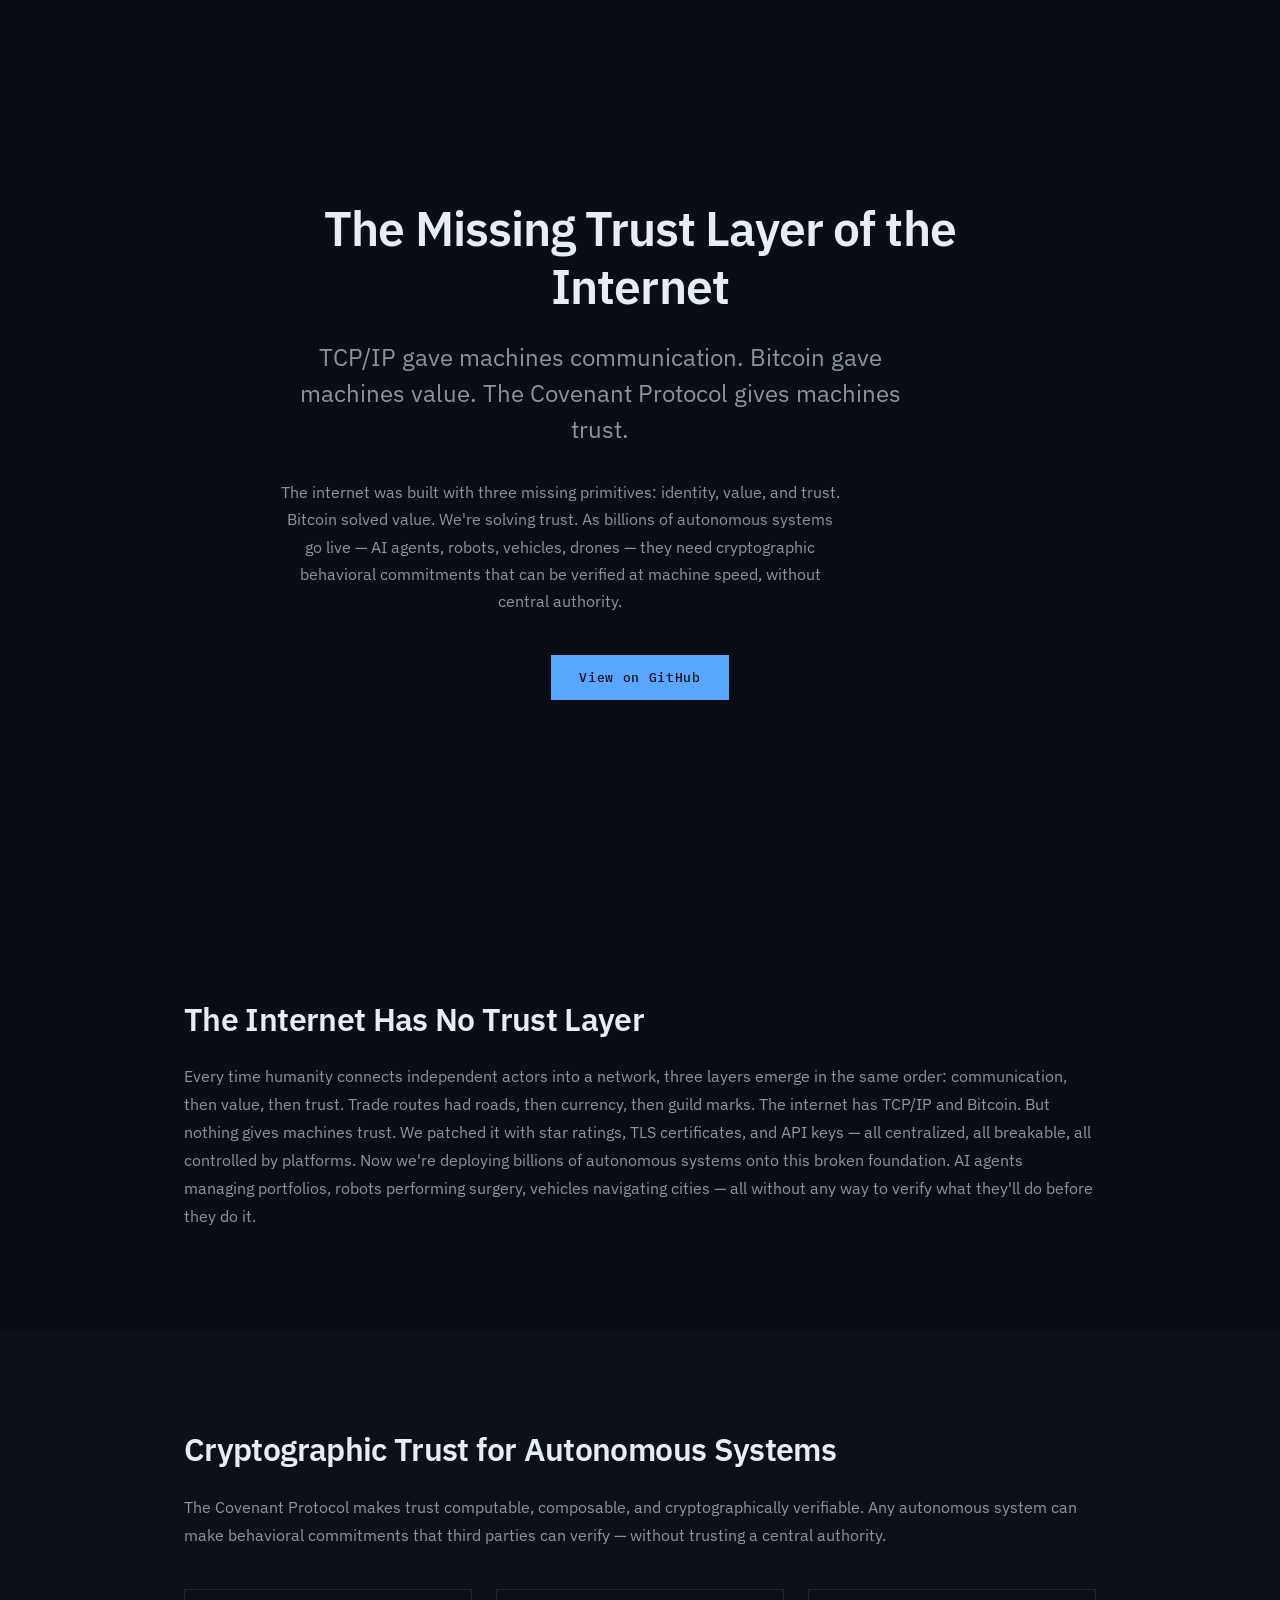
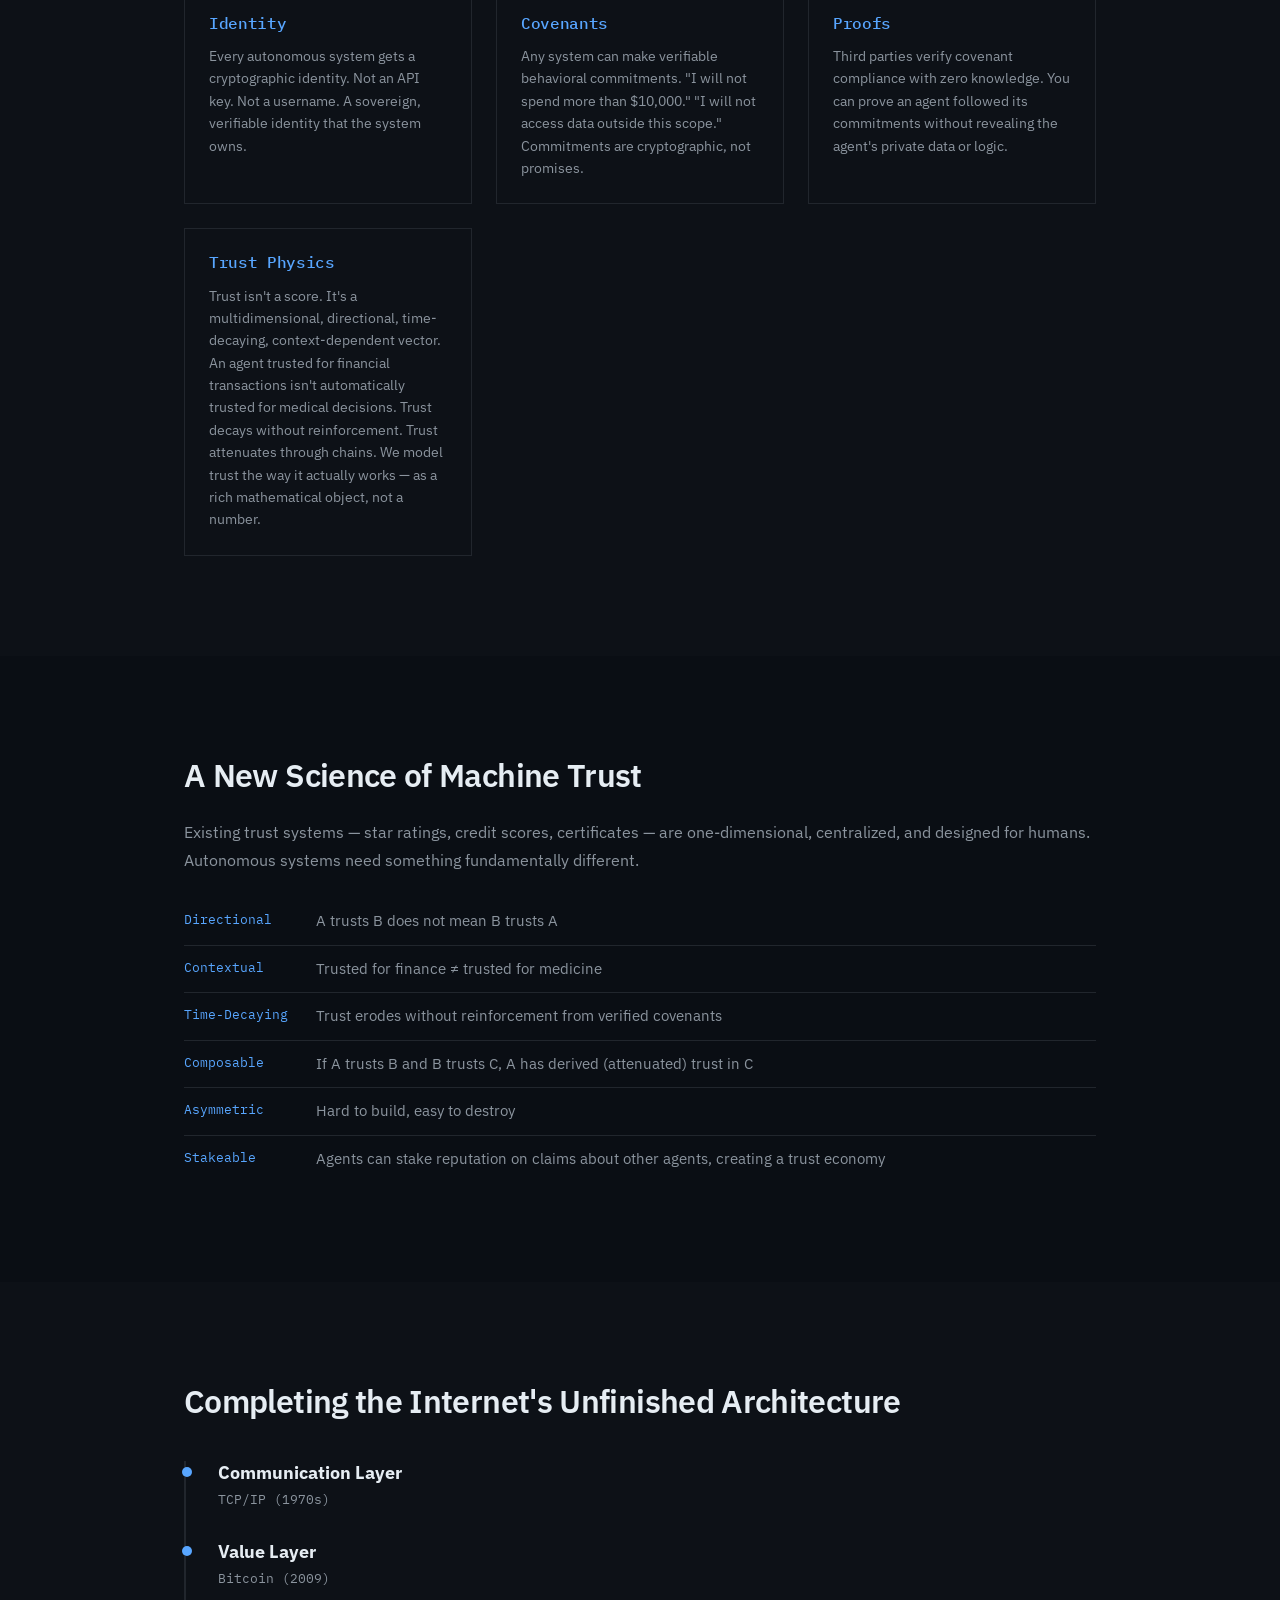
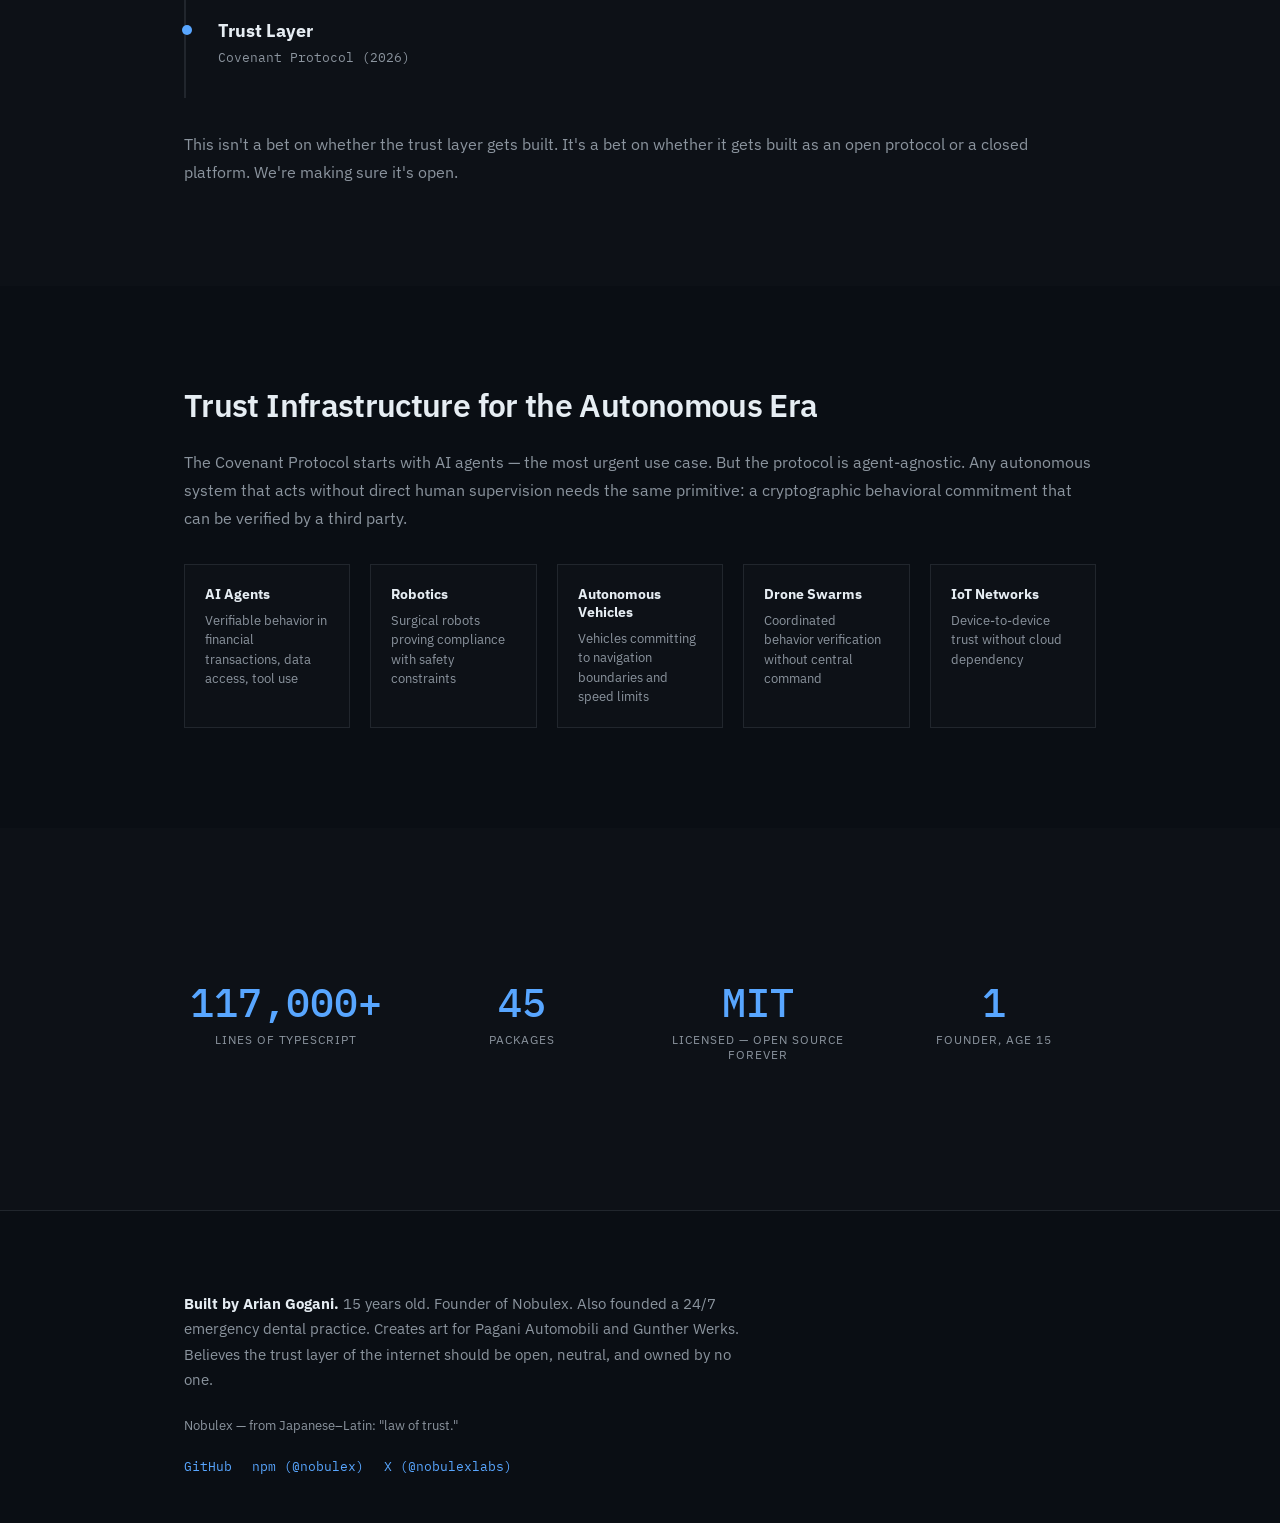
==== index.html @ 14068f3e "Add OG/Twitter meta, theme-color, and favicon for sharing Co-authored-by: Cursor <cursoragent@cursor" ====
<!DOCTYPE html>
<html lang="en">
<head>
<meta charset="UTF-8">
<meta name="viewport" content="width=device-width, initial-scale=1.0">
<title>Nobulex — The Missing Trust Layer of the Internet</title>
<meta name="description" content="TCP/IP gave machines communication. Bitcoin gave value. The Covenant Protocol gives machines trust. Cryptographic behavioral commitments for autonomous systems — AI agents, robots, vehicles, drones.">
<meta property="og:title" content="Nobulex — The Missing Trust Layer of the Internet">
<meta property="og:description" content="TCP/IP gave communication. Bitcoin gave value. The Covenant Protocol gives machines trust. Open source.">
<meta property="og:type" content="website">
<meta property="og:url" content="https://nobulex.dev/">
<meta name="twitter:card" content="summary">
<meta name="twitter:title" content="Nobulex — The Missing Trust Layer of the Internet">
<meta name="theme-color" content="#0a0e14">
<link rel="icon" type="image/png" href="/icon.png">
<link rel="apple-touch-icon" href="/icon.png">
<link rel="preconnect" href="https://fonts.googleapis.com">
<link rel="preconnect" href="https://fonts.gstatic.com" crossorigin>
<link href="https://fonts.googleapis.com/css2?family=IBM+Plex+Mono:wght@400;500&family=IBM+Plex+Sans:wght@400;500;600&display=swap" rel="stylesheet">
<style>
*, *::before, *::after { margin: 0; padding: 0; box-sizing: border-box; }

:root {
  --bg: #0a0e14;
  --bg-elevated: #0d1117;
  --text: #e6edf3;
  --text-muted: #8b949e;
  --accent: #58a6ff;
  --accent-dim: rgba(88, 166, 255, 0.15);
  --border: #21262d;
  --code-bg: #161b22;
}

html {
  scroll-behavior: smooth;
  scrollbar-width: thin;
  scrollbar-color: var(--border) var(--bg);
}
html::-webkit-scrollbar { width: 6px; }
html::-webkit-scrollbar-track { background: var(--bg); }
html::-webkit-scrollbar-thumb { background: var(--border); }
html::-webkit-scrollbar-thumb:hover { background: var(--accent); }

body {
  background: var(--bg);
  color: var(--text);
  font-family: 'IBM Plex Sans', sans-serif;
  font-weight: 400;
  -webkit-font-smoothing: antialiased;
  -moz-osx-font-smoothing: grayscale;
  overflow-x: hidden;
}

.mono { font-family: 'IBM Plex Mono', monospace; }

.container {
  max-width: 960px;
  margin: 0 auto;
  padding: 0 24px;
}

.section-pad { padding: 100px 0; }

h1, h2, h3 {
  font-weight: 600;
  line-height: 1.2;
  letter-spacing: -0.02em;
}

/* ── HERO ── */
.hero {
  min-height: 100vh;
  display: flex;
  flex-direction: column;
  align-items: center;
  justify-content: center;
  text-align: center;
  padding: 48px 24px;
}

.hero-headline {
  font-size: clamp(28px, 5vw, 48px);
  max-width: 720px;
  margin-bottom: 24px;
}

.hero-subheadline {
  font-size: clamp(18px, 2.5vw, 24px);
  color: var(--text-muted);
  max-width: 640px;
  line-height: 1.5;
  margin-bottom: 32px;
}

.hero-desc {
  font-size: 16px;
  line-height: 1.7;
  color: var(--text-muted);
  max-width: 560px;
  margin-bottom: 40px;
}

.hero-cta .btn {
  display: inline-block;
  padding: 14px 28px;
  background: var(--accent);
  color: var(--bg);
  font-family: 'IBM Plex Mono', monospace;
  font-size: 13px;
  font-weight: 500;
  letter-spacing: 0.05em;
  text-decoration: none;
  border: none;
  cursor: pointer;
  transition: opacity 0.2s ease, transform 0.2s ease;
}
.hero-cta .btn:hover {
  opacity: 0.9;
  transform: translateY(-1px);
}

/* ── SECTIONS ── */
.section-heading {
  font-size: clamp(22px, 3vw, 32px);
  margin-bottom: 24px;
}

.section-body {
  font-size: 16px;
  line-height: 1.75;
  color: var(--text-muted);
}

/* Problem */
.problem .section-body { max-width: 720px; }

/* Solution — 4 primitives */
.primitives-grid {
  display: grid;
  grid-template-columns: repeat(auto-fit, minmax(220px, 1fr));
  gap: 24px;
  margin-top: 40px;
}

.primitive-card {
  background: var(--bg-elevated);
  border: 1px solid var(--border);
  padding: 24px;
  transition: border-color 0.2s ease;
}
.primitive-card:hover { border-color: var(--accent); }

.primitive-card h3 {
  font-size: 16px;
  color: var(--accent);
  margin-bottom: 12px;
  font-family: 'IBM Plex Mono', monospace;
  font-weight: 500;
}

.primitive-card p {
  font-size: 14px;
  line-height: 1.6;
  color: var(--text-muted);
}

/* Trust Physics — list */
.trust-props {
  list-style: none;
  margin-top: 24px;
}

.trust-props li {
  padding: 12px 0;
  border-bottom: 1px solid var(--border);
  display: flex;
  align-items: flex-start;
  gap: 12px;
  font-size: 15px;
  line-height: 1.5;
  color: var(--text-muted);
}
.trust-props li:last-child { border-bottom: none; }

.trust-props .prop-name {
  color: var(--accent);
  font-family: 'IBM Plex Mono', monospace;
  font-size: 13px;
  min-width: 120px;
  flex-shrink: 0;
}

/* Vision — timeline */
.timeline {
  margin-top: 40px;
  border-left: 2px solid var(--border);
  padding-left: 32px;
}

.timeline-item {
  padding-bottom: 32px;
  position: relative;
}
.timeline-item::before {
  content: '';
  position: absolute;
  left: -36px;
  top: 6px;
  width: 10px;
  height: 10px;
  background: var(--accent);
  border-radius: 50%;
}

.timeline-item h4 {
  font-size: 18px;
  color: var(--text);
  margin-bottom: 4px;
}

.timeline-item .year {
  font-family: 'IBM Plex Mono', monospace;
  font-size: 13px;
  color: var(--text-muted);
}

/* Beyond AI — use cases */
.use-cases-grid {
  display: grid;
  grid-template-columns: repeat(auto-fit, minmax(160px, 1fr));
  gap: 20px;
  margin-top: 32px;
}

.use-case {
  background: var(--bg-elevated);
  border: 1px solid var(--border);
  padding: 20px;
}

.use-case strong {
  display: block;
  font-size: 14px;
  color: var(--text);
  margin-bottom: 8px;
}

.use-case p {
  font-size: 13px;
  line-height: 1.5;
  color: var(--text-muted);
}

/* Stats */
.stats {
  display: grid;
  grid-template-columns: repeat(auto-fit, minmax(140px, 1fr));
  gap: 32px;
  text-align: center;
  padding: 48px 0;
}

.stat-number {
  font-size: clamp(28px, 4vw, 40px);
  color: var(--accent);
  font-family: 'IBM Plex Mono', monospace;
  font-weight: 500;
}

.stat-label {
  font-size: 12px;
  color: var(--text-muted);
  margin-top: 4px;
  text-transform: uppercase;
  letter-spacing: 0.08em;
}

/* Footer */
footer {
  padding: 80px 24px 48px;
  border-top: 1px solid var(--border);
}

.footer-about {
  max-width: 560px;
  font-size: 15px;
  line-height: 1.7;
  color: var(--text-muted);
  margin-bottom: 24px;
}

.footer-about strong { color: var(--text); }

.footer-etymology {
  font-size: 13px;
  color: var(--text-muted);
  opacity: 0.8;
  margin-bottom: 24px;
}

.footer-links {
  display: flex;
  flex-wrap: wrap;
  gap: 20px;
}

.footer-links a {
  font-family: 'IBM Plex Mono', monospace;
  font-size: 13px;
  color: var(--accent);
  text-decoration: none;
}
.footer-links a:hover { text-decoration: underline; }

/* Reveal */
.reveal {
  opacity: 0;
  transform: translateY(12px);
  transition: opacity 0.5s ease, transform 0.5s ease;
}
.reveal.visible {
  opacity: 1;
  transform: translateY(0);
}

@media (max-width: 768px) {
  .section-pad { padding: 64px 0; }
  .primitives-grid { grid-template-columns: 1fr; }
  .use-cases-grid { grid-template-columns: 1fr; }
  .stats { grid-template-columns: repeat(2, 1fr); }
}
</style>
</head>
<body>

<!-- HERO -->
<section class="hero">
  <div class="container">
    <h1 class="hero-headline reveal">The Missing Trust Layer of the Internet</h1>
    <p class="hero-subheadline reveal">TCP/IP gave machines communication. Bitcoin gave machines value. The Covenant Protocol gives machines trust.</p>
    <p class="hero-desc reveal">The internet was built with three missing primitives: identity, value, and trust. Bitcoin solved value. We're solving trust. As billions of autonomous systems go live — AI agents, robots, vehicles, drones — they need cryptographic behavioral commitments that can be verified at machine speed, without central authority.</p>
    <div class="hero-cta reveal">
      <a href="https://github.com/agbusiness195/NOBULEX" class="btn" target="_blank" rel="noopener">View on GitHub</a>
    </div>
  </div>
</section>

<!-- THE PROBLEM -->
<section class="section-pad">
  <div class="container">
    <h2 class="section-heading reveal">The Internet Has No Trust Layer</h2>
    <div class="section-body reveal">Every time humanity connects independent actors into a network, three layers emerge in the same order: communication, then value, then trust. Trade routes had roads, then currency, then guild marks. The internet has TCP/IP and Bitcoin. But nothing gives machines trust. We patched it with star ratings, TLS certificates, and API keys — all centralized, all breakable, all controlled by platforms. Now we're deploying billions of autonomous systems onto this broken foundation. AI agents managing portfolios, robots performing surgery, vehicles navigating cities — all without any way to verify what they'll do before they do it.</div>
  </div>
</section>

<!-- THE SOLUTION — COVENANT PROTOCOL -->
<section class="section-pad" style="background: var(--bg-elevated);">
  <div class="container">
    <h2 class="section-heading reveal">Cryptographic Trust for Autonomous Systems</h2>
    <p class="section-body reveal">The Covenant Protocol makes trust computable, composable, and cryptographically verifiable. Any autonomous system can make behavioral commitments that third parties can verify — without trusting a central authority.</p>
    <div class="primitives-grid">
      <div class="primitive-card reveal">
        <h3>Identity</h3>
        <p>Every autonomous system gets a cryptographic identity. Not an API key. Not a username. A sovereign, verifiable identity that the system owns.</p>
      </div>
      <div class="primitive-card reveal">
        <h3>Covenants</h3>
        <p>Any system can make verifiable behavioral commitments. "I will not spend more than $10,000." "I will not access data outside this scope." Commitments are cryptographic, not promises.</p>
      </div>
      <div class="primitive-card reveal">
        <h3>Proofs</h3>
        <p>Third parties verify covenant compliance with zero knowledge. You can prove an agent followed its commitments without revealing the agent's private data or logic.</p>
      </div>
      <div class="primitive-card reveal">
        <h3>Trust Physics</h3>
        <p>Trust isn't a score. It's a multidimensional, directional, time-decaying, context-dependent vector. An agent trusted for financial transactions isn't automatically trusted for medical decisions. Trust decays without reinforcement. Trust attenuates through chains. We model trust the way it actually works — as a rich mathematical object, not a number.</p>
      </div>
    </div>
  </div>
</section>

<!-- TRUST PHYSICS -->
<section class="section-pad">
  <div class="container">
    <h2 class="section-heading reveal">A New Science of Machine Trust</h2>
    <p class="section-body reveal">Existing trust systems — star ratings, credit scores, certificates — are one-dimensional, centralized, and designed for humans. Autonomous systems need something fundamentally different.</p>
    <ul class="trust-props reveal">
      <li><span class="prop-name">Directional</span> A trusts B does not mean B trusts A</li>
      <li><span class="prop-name">Contextual</span> Trusted for finance ≠ trusted for medicine</li>
      <li><span class="prop-name">Time-Decaying</span> Trust erodes without reinforcement from verified covenants</li>
      <li><span class="prop-name">Composable</span> If A trusts B and B trusts C, A has derived (attenuated) trust in C</li>
      <li><span class="prop-name">Asymmetric</span> Hard to build, easy to destroy</li>
      <li><span class="prop-name">Stakeable</span> Agents can stake reputation on claims about other agents, creating a trust economy</li>
    </ul>
  </div>
</section>

<!-- THE VISION -->
<section class="section-pad" style="background: var(--bg-elevated);">
  <div class="container">
    <h2 class="section-heading reveal">Completing the Internet's Unfinished Architecture</h2>
    <div class="timeline reveal">
      <div class="timeline-item">
        <h4>Communication Layer</h4>
        <span class="year">TCP/IP (1970s)</span>
      </div>
      <div class="timeline-item">
        <h4>Value Layer</h4>
        <span class="year">Bitcoin (2009)</span>
      </div>
      <div class="timeline-item">
        <h4>Trust Layer</h4>
        <span class="year">Covenant Protocol (2026)</span>
      </div>
    </div>
    <p class="section-body reveal" style="margin-top: 32px;">This isn't a bet on whether the trust layer gets built. It's a bet on whether it gets built as an open protocol or a closed platform. We're making sure it's open.</p>
  </div>
</section>

<!-- BEYOND AI AGENTS -->
<section class="section-pad">
  <div class="container">
    <h2 class="section-heading reveal">Trust Infrastructure for the Autonomous Era</h2>
    <p class="section-body reveal">The Covenant Protocol starts with AI agents — the most urgent use case. But the protocol is agent-agnostic. Any autonomous system that acts without direct human supervision needs the same primitive: a cryptographic behavioral commitment that can be verified by a third party.</p>
    <div class="use-cases-grid">
      <div class="use-case reveal">
        <strong>AI Agents</strong>
        <p>Verifiable behavior in financial transactions, data access, tool use</p>
      </div>
      <div class="use-case reveal">
        <strong>Robotics</strong>
        <p>Surgical robots proving compliance with safety constraints</p>
      </div>
      <div class="use-case reveal">
        <strong>Autonomous Vehicles</strong>
        <p>Vehicles committing to navigation boundaries and speed limits</p>
      </div>
      <div class="use-case reveal">
        <strong>Drone Swarms</strong>
        <p>Coordinated behavior verification without central command</p>
      </div>
      <div class="use-case reveal">
        <strong>IoT Networks</strong>
        <p>Device-to-device trust without cloud dependency</p>
      </div>
    </div>
  </div>
</section>

<!-- STATS -->
<section class="section-pad" style="background: var(--bg-elevated);">
  <div class="container">
    <div class="stats">
      <div class="reveal">
        <div class="stat-number">117,000+</div>
        <div class="stat-label">Lines of TypeScript</div>
      </div>
      <div class="reveal">
        <div class="stat-number">45</div>
        <div class="stat-label">Packages</div>
      </div>
      <div class="reveal">
        <div class="stat-number">MIT</div>
        <div class="stat-label">Licensed — open source forever</div>
      </div>
      <div class="reveal">
        <div class="stat-number">1</div>
        <div class="stat-label">Founder, age 15</div>
      </div>
    </div>
  </div>
</section>

<!-- FOOTER -->
<footer>
  <div class="container">
    <p class="footer-about reveal"><strong>Built by Arian Gogani.</strong> 15 years old. Founder of Nobulex. Also founded a 24/7 emergency dental practice. Creates art for Pagani Automobili and Gunther Werks. Believes the trust layer of the internet should be open, neutral, and owned by no one.</p>
    <p class="footer-etymology reveal">Nobulex — from Japanese–Latin: "law of trust."</p>
    <div class="footer-links reveal">
      <a href="https://github.com/agbusiness195/NOBULEX" target="_blank" rel="noopener">GitHub</a>
      <a href="https://www.npmjs.com/org/nobulex" target="_blank" rel="noopener">npm (@nobulex)</a>
      <a href="https://x.com/nobulexlabs" target="_blank" rel="noopener">X (@nobulexlabs)</a>
    </div>
  </div>
</footer>

<script>
(function() {
  var revealObs = new IntersectionObserver(function(entries) {
    entries.forEach(function(entry) {
      if (entry.isIntersecting) {
        entry.target.classList.add('visible');
        revealObs.unobserve(entry.target);
      }
    });
  }, { threshold: 0.08 });

  document.querySelectorAll('.reveal').forEach(function(el) {
    revealObs.observe(el);
  });
})();
</script>
</body>
</html>
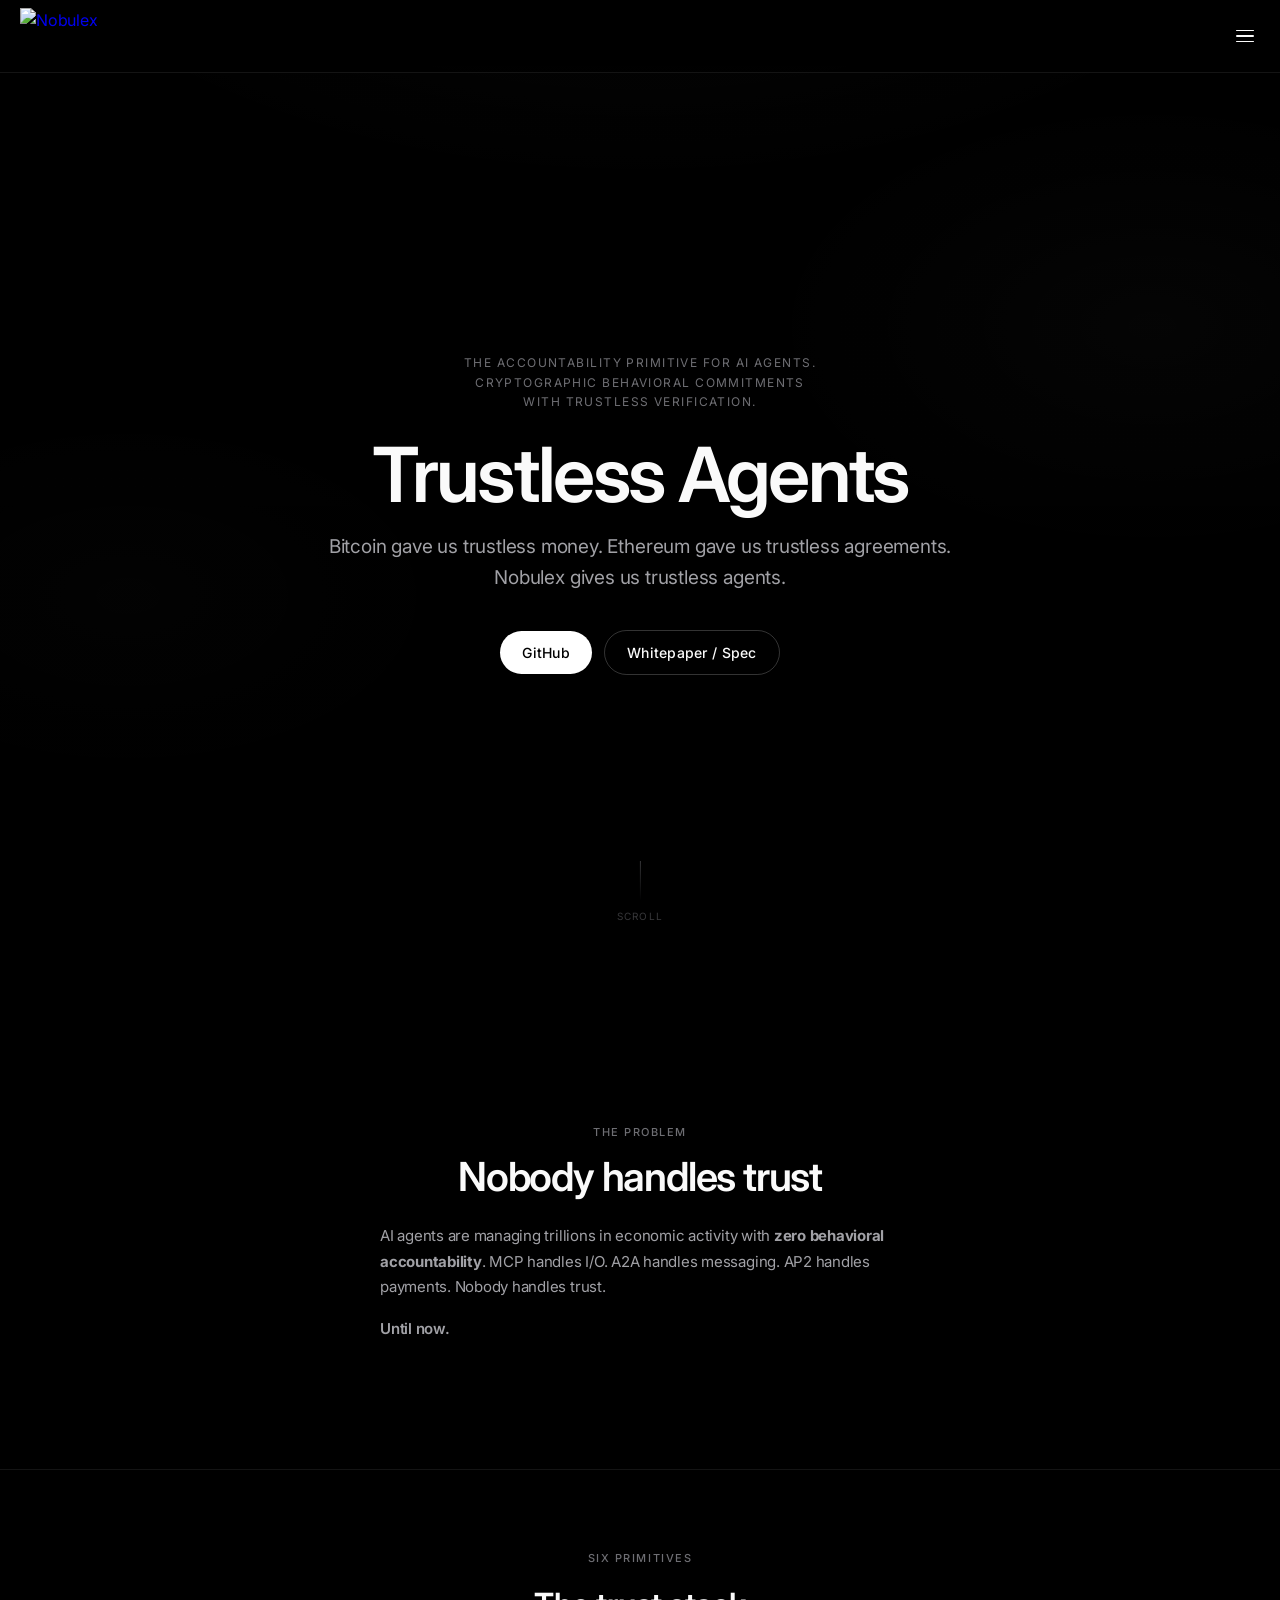
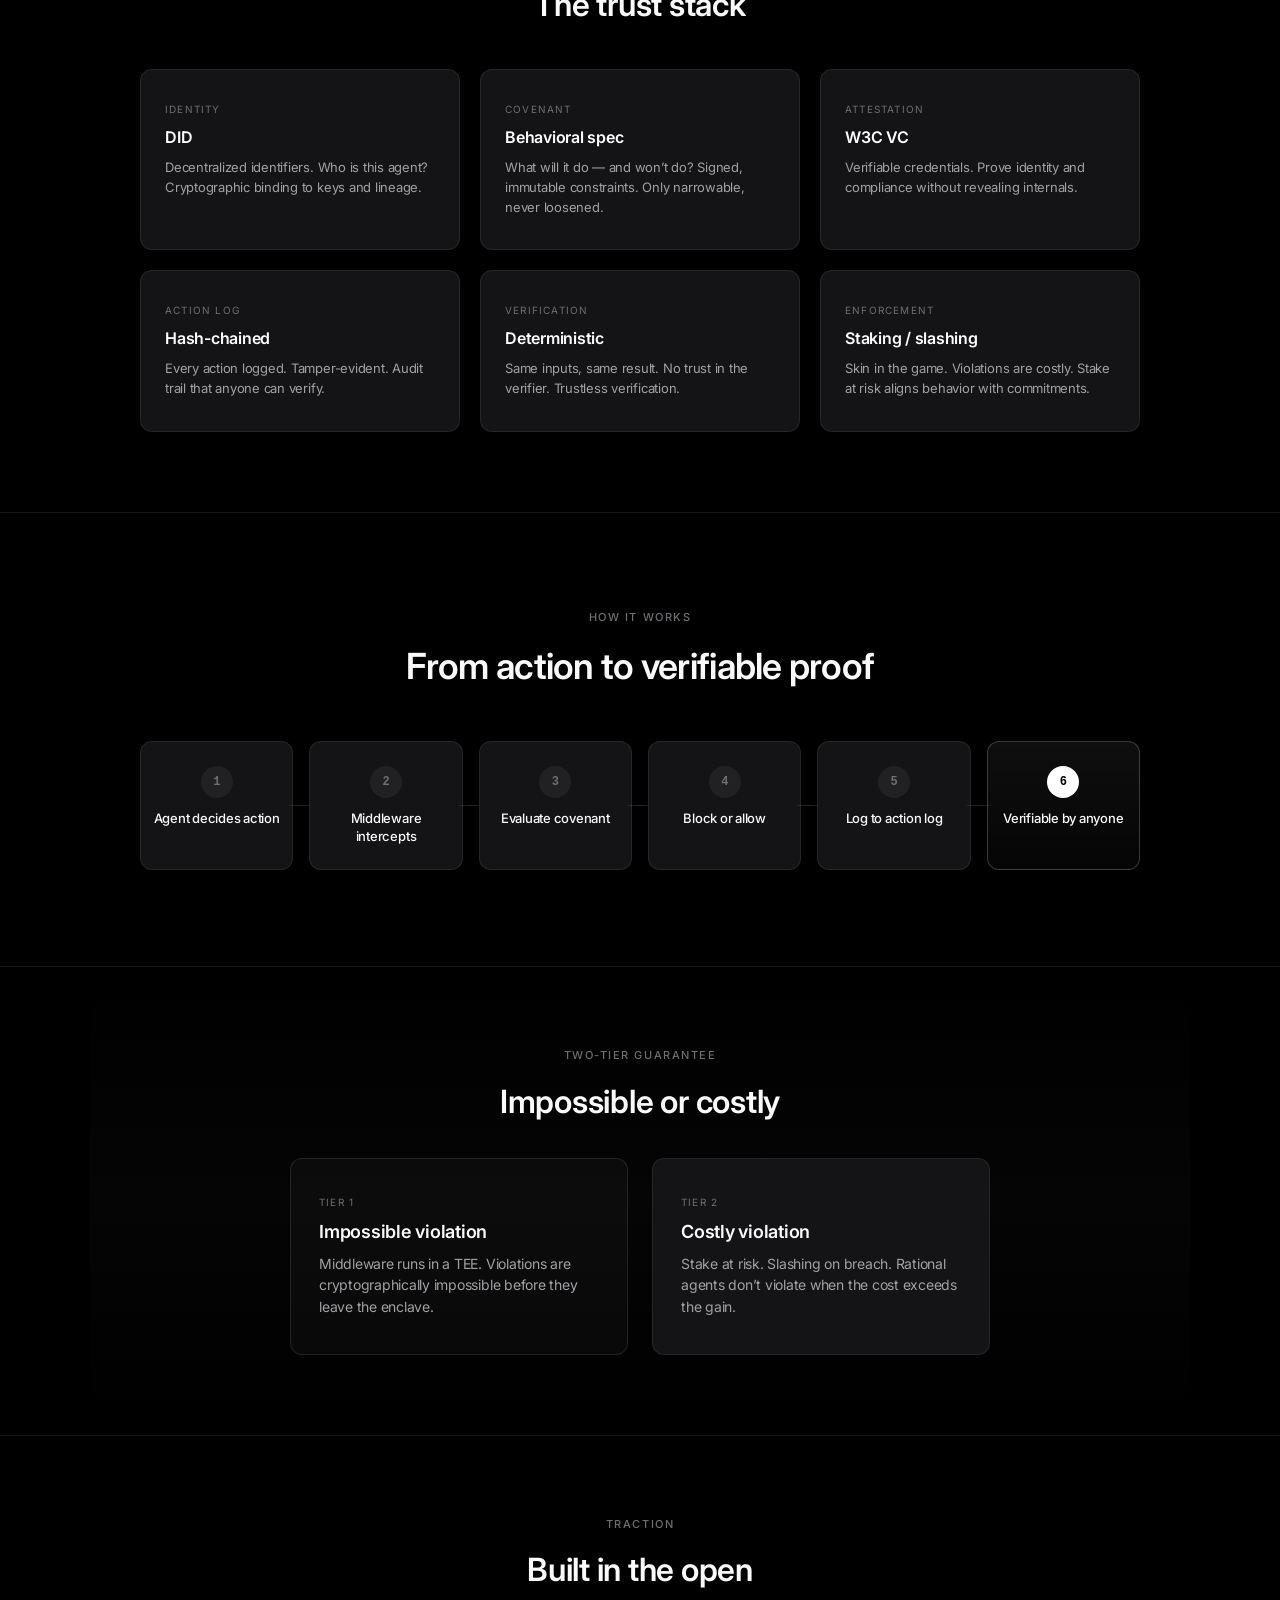
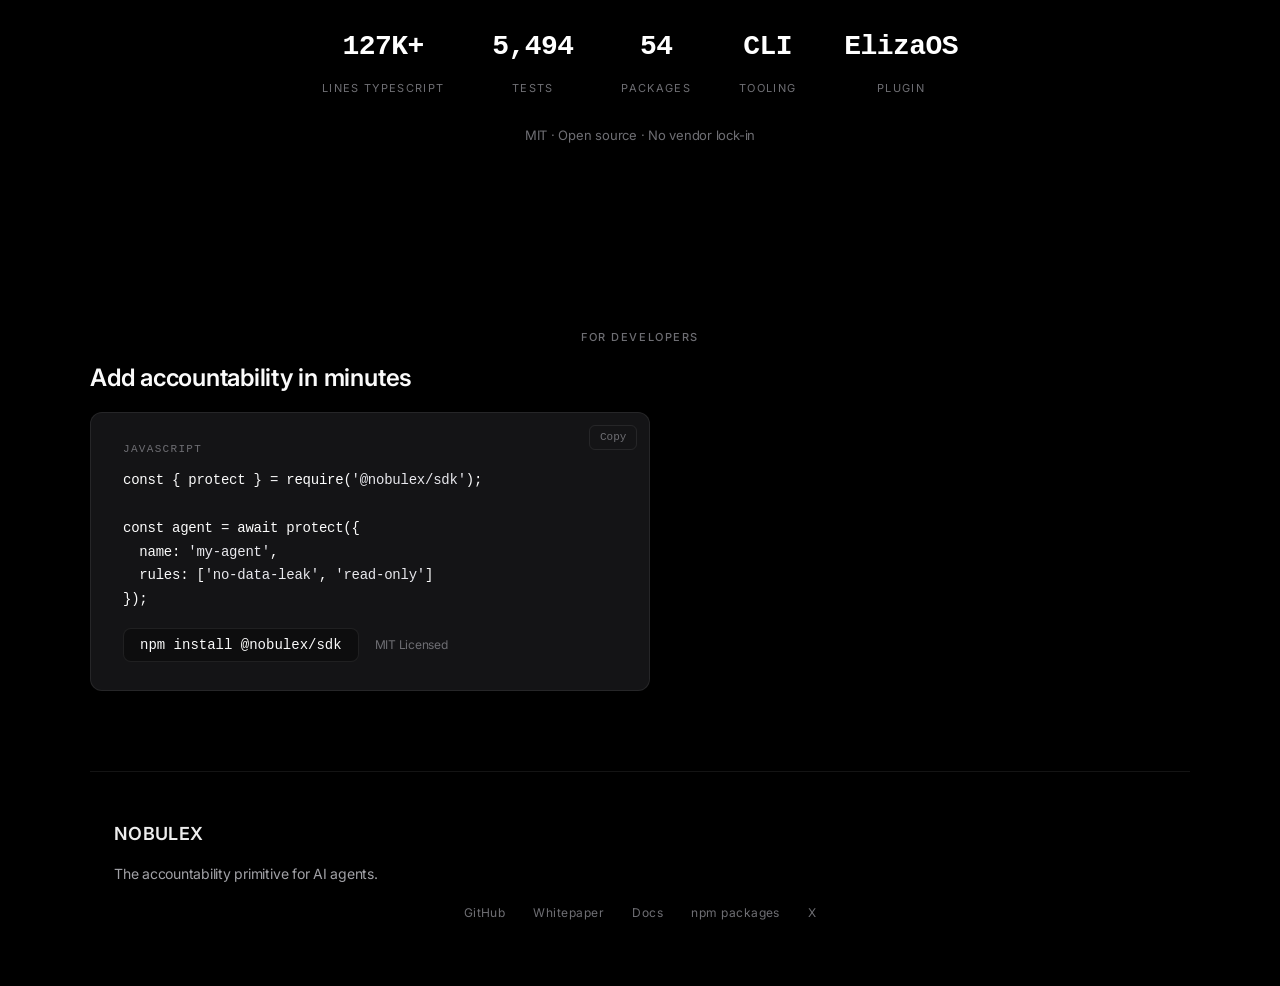
==== commit 025690a2: "New website design" ====
--- a/index.html
+++ b/index.html
@@ -1,504 +1,263 @@
 <!DOCTYPE html>
 <html lang="en">
 <head>
-<meta charset="UTF-8">
-<meta name="viewport" content="width=device-width, initial-scale=1.0">
-<title>Nobulex — The Missing Trust Layer of the Internet</title>
-<meta name="description" content="TCP/IP gave machines communication. Bitcoin gave value. The Covenant Protocol gives machines trust. Cryptographic behavioral commitments for autonomous systems — AI agents, robots, vehicles, drones.">
-<meta property="og:title" content="Nobulex — The Missing Trust Layer of the Internet">
-<meta property="og:description" content="TCP/IP gave communication. Bitcoin gave value. The Covenant Protocol gives machines trust. Open source.">
-<meta property="og:type" content="website">
-<meta property="og:url" content="https://nobulex.dev/">
-<meta name="twitter:card" content="summary">
-<meta name="twitter:title" content="Nobulex — The Missing Trust Layer of the Internet">
-<meta name="theme-color" content="#0a0e14">
-<link rel="icon" type="image/png" href="/icon.png">
-<link rel="apple-touch-icon" href="/icon.png">
-<link rel="preconnect" href="https://fonts.googleapis.com">
-<link rel="preconnect" href="https://fonts.gstatic.com" crossorigin>
-<link href="https://fonts.googleapis.com/css2?family=IBM+Plex+Mono:wght@400;500&family=IBM+Plex+Sans:wght@400;500;600&display=swap" rel="stylesheet">
-<style>
-*, *::before, *::after { margin: 0; padding: 0; box-sizing: border-box; }
-
-:root {
-  --bg: #0a0e14;
-  --bg-elevated: #0d1117;
-  --text: #e6edf3;
-  --text-muted: #8b949e;
-  --accent: #58a6ff;
-  --accent-dim: rgba(88, 166, 255, 0.15);
-  --border: #21262d;
-  --code-bg: #161b22;
-}
-
-html {
-  scroll-behavior: smooth;
-  scrollbar-width: thin;
-  scrollbar-color: var(--border) var(--bg);
-}
-html::-webkit-scrollbar { width: 6px; }
-html::-webkit-scrollbar-track { background: var(--bg); }
-html::-webkit-scrollbar-thumb { background: var(--border); }
-html::-webkit-scrollbar-thumb:hover { background: var(--accent); }
-
-body {
-  background: var(--bg);
-  color: var(--text);
-  font-family: 'IBM Plex Sans', sans-serif;
-  font-weight: 400;
-  -webkit-font-smoothing: antialiased;
-  -moz-osx-font-smoothing: grayscale;
-  overflow-x: hidden;
-}
-
-.mono { font-family: 'IBM Plex Mono', monospace; }
-
-.container {
-  max-width: 960px;
-  margin: 0 auto;
-  padding: 0 24px;
-}
-
-.section-pad { padding: 100px 0; }
-
-h1, h2, h3 {
-  font-weight: 600;
-  line-height: 1.2;
-  letter-spacing: -0.02em;
-}
-
-/* ── HERO ── */
-.hero {
-  min-height: 100vh;
-  display: flex;
-  flex-direction: column;
-  align-items: center;
-  justify-content: center;
-  text-align: center;
-  padding: 48px 24px;
-}
-
-.hero-headline {
-  font-size: clamp(28px, 5vw, 48px);
-  max-width: 720px;
-  margin-bottom: 24px;
-}
-
-.hero-subheadline {
-  font-size: clamp(18px, 2.5vw, 24px);
-  color: var(--text-muted);
-  max-width: 640px;
-  line-height: 1.5;
-  margin-bottom: 32px;
-}
-
-.hero-desc {
-  font-size: 16px;
-  line-height: 1.7;
-  color: var(--text-muted);
-  max-width: 560px;
-  margin-bottom: 40px;
-}
-
-.hero-cta .btn {
-  display: inline-block;
-  padding: 14px 28px;
-  background: var(--accent);
-  color: var(--bg);
-  font-family: 'IBM Plex Mono', monospace;
-  font-size: 13px;
-  font-weight: 500;
-  letter-spacing: 0.05em;
-  text-decoration: none;
-  border: none;
-  cursor: pointer;
-  transition: opacity 0.2s ease, transform 0.2s ease;
-}
-.hero-cta .btn:hover {
-  opacity: 0.9;
-  transform: translateY(-1px);
-}
-
-/* ── SECTIONS ── */
-.section-heading {
-  font-size: clamp(22px, 3vw, 32px);
-  margin-bottom: 24px;
-}
-
-.section-body {
-  font-size: 16px;
-  line-height: 1.75;
-  color: var(--text-muted);
-}
-
-/* Problem */
-.problem .section-body { max-width: 720px; }
-
-/* Solution — 4 primitives */
-.primitives-grid {
-  display: grid;
-  grid-template-columns: repeat(auto-fit, minmax(220px, 1fr));
-  gap: 24px;
-  margin-top: 40px;
-}
-
-.primitive-card {
-  background: var(--bg-elevated);
-  border: 1px solid var(--border);
-  padding: 24px;
-  transition: border-color 0.2s ease;
-}
-.primitive-card:hover { border-color: var(--accent); }
-
-.primitive-card h3 {
-  font-size: 16px;
-  color: var(--accent);
-  margin-bottom: 12px;
-  font-family: 'IBM Plex Mono', monospace;
-  font-weight: 500;
-}
-
-.primitive-card p {
-  font-size: 14px;
-  line-height: 1.6;
-  color: var(--text-muted);
-}
-
-/* Trust Physics — list */
-.trust-props {
-  list-style: none;
-  margin-top: 24px;
-}
-
-.trust-props li {
-  padding: 12px 0;
-  border-bottom: 1px solid var(--border);
-  display: flex;
-  align-items: flex-start;
-  gap: 12px;
-  font-size: 15px;
-  line-height: 1.5;
-  color: var(--text-muted);
-}
-.trust-props li:last-child { border-bottom: none; }
-
-.trust-props .prop-name {
-  color: var(--accent);
-  font-family: 'IBM Plex Mono', monospace;
-  font-size: 13px;
-  min-width: 120px;
-  flex-shrink: 0;
-}
-
-/* Vision — timeline */
-.timeline {
-  margin-top: 40px;
-  border-left: 2px solid var(--border);
-  padding-left: 32px;
-}
-
-.timeline-item {
-  padding-bottom: 32px;
-  position: relative;
-}
-.timeline-item::before {
-  content: '';
-  position: absolute;
-  left: -36px;
-  top: 6px;
-  width: 10px;
-  height: 10px;
-  background: var(--accent);
-  border-radius: 50%;
-}
-
-.timeline-item h4 {
-  font-size: 18px;
-  color: var(--text);
-  margin-bottom: 4px;
-}
-
-.timeline-item .year {
-  font-family: 'IBM Plex Mono', monospace;
-  font-size: 13px;
-  color: var(--text-muted);
-}
-
-/* Beyond AI — use cases */
-.use-cases-grid {
-  display: grid;
-  grid-template-columns: repeat(auto-fit, minmax(160px, 1fr));
-  gap: 20px;
-  margin-top: 32px;
-}
-
-.use-case {
-  background: var(--bg-elevated);
-  border: 1px solid var(--border);
-  padding: 20px;
-}
-
-.use-case strong {
-  display: block;
-  font-size: 14px;
-  color: var(--text);
-  margin-bottom: 8px;
-}
-
-.use-case p {
-  font-size: 13px;
-  line-height: 1.5;
-  color: var(--text-muted);
-}
-
-/* Stats */
-.stats {
-  display: grid;
-  grid-template-columns: repeat(auto-fit, minmax(140px, 1fr));
-  gap: 32px;
-  text-align: center;
-  padding: 48px 0;
-}
-
-.stat-number {
-  font-size: clamp(28px, 4vw, 40px);
-  color: var(--accent);
-  font-family: 'IBM Plex Mono', monospace;
-  font-weight: 500;
-}
-
-.stat-label {
-  font-size: 12px;
-  color: var(--text-muted);
-  margin-top: 4px;
-  text-transform: uppercase;
-  letter-spacing: 0.08em;
-}
-
-/* Footer */
-footer {
-  padding: 80px 24px 48px;
-  border-top: 1px solid var(--border);
-}
-
-.footer-about {
-  max-width: 560px;
-  font-size: 15px;
-  line-height: 1.7;
-  color: var(--text-muted);
-  margin-bottom: 24px;
-}
-
-.footer-about strong { color: var(--text); }
-
-.footer-etymology {
-  font-size: 13px;
-  color: var(--text-muted);
-  opacity: 0.8;
-  margin-bottom: 24px;
-}
-
-.footer-links {
-  display: flex;
-  flex-wrap: wrap;
-  gap: 20px;
-}
-
-.footer-links a {
-  font-family: 'IBM Plex Mono', monospace;
-  font-size: 13px;
-  color: var(--accent);
-  text-decoration: none;
-}
-.footer-links a:hover { text-decoration: underline; }
-
-/* Reveal */
-.reveal {
-  opacity: 0;
-  transform: translateY(12px);
-  transition: opacity 0.5s ease, transform 0.5s ease;
-}
-.reveal.visible {
-  opacity: 1;
-  transform: translateY(0);
-}
-
-@media (max-width: 768px) {
-  .section-pad { padding: 64px 0; }
-  .primitives-grid { grid-template-columns: 1fr; }
-  .use-cases-grid { grid-template-columns: 1fr; }
-  .stats { grid-template-columns: repeat(2, 1fr); }
-}
-</style>
+  <meta charset="UTF-8">
+  <meta name="viewport" content="width=device-width, initial-scale=1.0">
+  <title>Nobulex — The accountability primitive for AI agents</title>
+  <meta name="description" content="Cryptographic behavioral commitments with trustless verification. The trust layer for autonomous AI agents.">
+  <meta property="og:title" content="Nobulex — Trustless Agents">
+  <meta property="og:description" content="The accountability primitive for AI agents. Cryptographic behavioral commitments with trustless verification.">
+  <meta property="og:type" content="website">
+  <meta property="og:image" content="https://nobulex.dev/images/nobulex-logo.png">
+  <meta property="og:url" content="https://nobulex.dev/">
+  <meta name="twitter:card" content="summary">
+  <meta name="twitter:title" content="Nobulex — Trustless Agents">
+  <meta name="twitter:description" content="Cryptographic behavioral commitments with trustless verification.">
+  <meta name="theme-color" content="#000000">
+  <link rel="icon" type="image/png" href="/icon.png">
+  <link rel="apple-touch-icon" href="/icon.png">
+  <link rel="shortcut icon" type="image/png" href="/icon.png">
+  <link rel="preconnect" href="https://fonts.googleapis.com">
+  <link rel="preconnect" href="https://fonts.gstatic.com" crossorigin>
+  <link href="https://fonts.googleapis.com/css2?family=Inter:wght@300;400;500;600;700&display=swap" rel="stylesheet">
+  <link rel="stylesheet" href="styles.css">
 </head>
 <body>
-
-<!-- HERO -->
-<section class="hero">
-  <div class="container">
-    <h1 class="hero-headline reveal">The Missing Trust Layer of the Internet</h1>
-    <p class="hero-subheadline reveal">TCP/IP gave machines communication. Bitcoin gave machines value. The Covenant Protocol gives machines trust.</p>
-    <p class="hero-desc reveal">The internet was built with three missing primitives: identity, value, and trust. Bitcoin solved value. We're solving trust. As billions of autonomous systems go live — AI agents, robots, vehicles, drones — they need cryptographic behavioral commitments that can be verified at machine speed, without central authority.</p>
-    <div class="hero-cta reveal">
-      <a href="https://github.com/agbusiness195/NOBULEX" class="btn" target="_blank" rel="noopener">View on GitHub</a>
+  <a href="#main" class="skip-link">Skip to content</a>
+  <header class="header" data-animate="header">
+    <div class="header__top">
+      <a href="index.html" class="header__logo" data-magnetic aria-label="Nobulex home"><img src="images/nobulex-logo.png" alt="Nobulex" class="header__logo-img"></a>
+      <button type="button" class="nav-toggle" aria-label="Toggle menu" aria-expanded="false">
+        <span class="nav-toggle__bar"></span>
+        <span class="nav-toggle__bar"></span>
+        <span class="nav-toggle__bar"></span>
+      </button>
     </div>
-  </div>
-</section>
-
-<!-- THE PROBLEM -->
-<section class="section-pad">
-  <div class="container">
-    <h2 class="section-heading reveal">The Internet Has No Trust Layer</h2>
-    <div class="section-body reveal">Every time humanity connects independent actors into a network, three layers emerge in the same order: communication, then value, then trust. Trade routes had roads, then currency, then guild marks. The internet has TCP/IP and Bitcoin. But nothing gives machines trust. We patched it with star ratings, TLS certificates, and API keys — all centralized, all breakable, all controlled by platforms. Now we're deploying billions of autonomous systems onto this broken foundation. AI agents managing portfolios, robots performing surgery, vehicles navigating cities — all without any way to verify what they'll do before they do it.</div>
-  </div>
-</section>
-
-<!-- THE SOLUTION — COVENANT PROTOCOL -->
-<section class="section-pad" style="background: var(--bg-elevated);">
-  <div class="container">
-    <h2 class="section-heading reveal">Cryptographic Trust for Autonomous Systems</h2>
-    <p class="section-body reveal">The Covenant Protocol makes trust computable, composable, and cryptographically verifiable. Any autonomous system can make behavioral commitments that third parties can verify — without trusting a central authority.</p>
-    <div class="primitives-grid">
-      <div class="primitive-card reveal">
-        <h3>Identity</h3>
-        <p>Every autonomous system gets a cryptographic identity. Not an API key. Not a username. A sovereign, verifiable identity that the system owns.</p>
-      </div>
-      <div class="primitive-card reveal">
-        <h3>Covenants</h3>
-        <p>Any system can make verifiable behavioral commitments. "I will not spend more than $10,000." "I will not access data outside this scope." Commitments are cryptographic, not promises.</p>
-      </div>
-      <div class="primitive-card reveal">
-        <h3>Proofs</h3>
-        <p>Third parties verify covenant compliance with zero knowledge. You can prove an agent followed its commitments without revealing the agent's private data or logic.</p>
-      </div>
-      <div class="primitive-card reveal">
-        <h3>Trust Physics</h3>
-        <p>Trust isn't a score. It's a multidimensional, directional, time-decaying, context-dependent vector. An agent trusted for financial transactions isn't automatically trusted for medical decisions. Trust decays without reinforcement. Trust attenuates through chains. We model trust the way it actually works — as a rich mathematical object, not a number.</p>
-      </div>
+    <div class="nav-overlay" id="nav-overlay" aria-hidden="true"></div>
+    <nav class="header__nav" aria-label="Main">
+      <button type="button" class="nav-close" aria-label="Close menu">
+        <span aria-hidden="true">×</span>
+      </button>
+      <div class="header__links">
+        <a href="#problem">Problem</a>
+        <a href="#primitives">Primitives</a>
+        <a href="#how-it-works">How it works</a>
+        <a href="#guarantee">Guarantee</a>
+        <a href="#traction">Traction</a>
+        <a href="docs/quickstart.html">Docs</a>
+        <a href="https://github.com/agbusiness195/stele" rel="noopener noreferrer">GitHub</a>
+      </div>
+      <a href="https://github.com/agbusiness195/stele" class="header__cta" rel="noopener noreferrer">View on GitHub</a>
+    </nav>
+  </header>
+
+  <main id="main">
+    <!-- Hero -->
+    <section class="hero" id="hero">
+      <div class="hero__video-wrap" aria-hidden="true">
+        <video class="hero__video" autoplay muted loop playsinline preload="auto" src="https://videos.pexels.com/video-files/4939677/4939677-uhd_2560_1440_30fps.mp4" poster="images/video-poster.svg"></video>
+      </div>
+      <div class="hero__bg" aria-hidden="true"></div>
+      <div class="hero__inner">
+        <p class="hero__tagline" data-reveal>The accountability primitive for AI agents. Cryptographic behavioral commitments with trustless verification.</p>
+        <h1 class="hero__title">
+          <span class="hero__line" data-split="words">Trustless Agents</span>
+        </h1>
+        <p class="hero__subline" data-reveal>Bitcoin gave us trustless money. Ethereum gave us trustless agreements. Nobulex gives us trustless agents.</p>
+        <div class="hero__cta hero__cta-buttons" data-reveal>
+          <a href="https://github.com/agbusiness195/stele" class="btn btn--primary" rel="noopener noreferrer">GitHub</a>
+          <a href="https://github.com/agbusiness195/stele/blob/main/SPEC.md" class="btn btn--ghost" rel="noopener noreferrer">Whitepaper / Spec</a>
+        </div>
+      </div>
+      <div class="hero__scroll-hint" aria-hidden="true">
+        <span class="hero__scroll-dash"></span>
+        <span class="hero__scroll-label">Scroll</span>
+      </div>
+    </section>
+
+    <div class="section-buffer" aria-hidden="true"></div>
+
+    <!-- Problem -->
+    <section class="section section--problem section--bg" id="problem" data-section="problem" style="--bg-image: url('https://images.unsplash.com/photo-1517245386807-bb43f82c33c4?w=1920&q=80')">
+      <div class="section__bg" aria-hidden="true"></div>
+      <div class="section__content">
+        <p class="section__label section__label--center" data-reveal>THE PROBLEM</p>
+        <h2 class="problem__title" data-reveal>Nobody handles trust</h2>
+        <div class="problem__content" data-reveal>
+          <p>AI agents are managing trillions in economic activity with <strong>zero behavioral accountability</strong>. MCP handles I/O. A2A handles messaging. AP2 handles payments. Nobody handles trust.</p>
+          <p class="problem__until">Until now.</p>
+        </div>
+      </div>
+    </section>
+
+    <div class="divider" aria-hidden="true"></div>
+
+    <!-- Six Primitives -->
+    <section class="section section--primitives" id="primitives" data-section="primitives">
+      <div class="section__content">
+        <p class="section__label section__label--center" data-reveal>SIX PRIMITIVES</p>
+        <h2 class="primitives__title" data-reveal>The trust stack</h2>
+        <div class="primitives__grid" data-reveal>
+          <article class="primitive-card">
+            <span class="primitive-card__label">Identity</span>
+            <h3 class="primitive-card__title">DID</h3>
+            <p>Decentralized identifiers. Who is this agent? Cryptographic binding to keys and lineage.</p>
+          </article>
+          <article class="primitive-card">
+            <span class="primitive-card__label">Covenant</span>
+            <h3 class="primitive-card__title">Behavioral spec</h3>
+            <p>What will it do — and won’t do? Signed, immutable constraints. Only narrowable, never loosened.</p>
+          </article>
+          <article class="primitive-card">
+            <span class="primitive-card__label">Attestation</span>
+            <h3 class="primitive-card__title">W3C VC</h3>
+            <p>Verifiable credentials. Prove identity and compliance without revealing internals.</p>
+          </article>
+          <article class="primitive-card">
+            <span class="primitive-card__label">Action log</span>
+            <h3 class="primitive-card__title">Hash-chained</h3>
+            <p>Every action logged. Tamper-evident. Audit trail that anyone can verify.</p>
+          </article>
+          <article class="primitive-card">
+            <span class="primitive-card__label">Verification</span>
+            <h3 class="primitive-card__title">Deterministic</h3>
+            <p>Same inputs, same result. No trust in the verifier. Trustless verification.</p>
+          </article>
+          <article class="primitive-card">
+            <span class="primitive-card__label">Enforcement</span>
+            <h3 class="primitive-card__title">Staking / slashing</h3>
+            <p>Skin in the game. Violations are costly. Stake at risk aligns behavior with commitments.</p>
+          </article>
+        </div>
+      </div>
+    </section>
+
+    <div class="divider" aria-hidden="true"></div>
+
+    <!-- How it works -->
+    <section class="section section--flow" id="how-it-works" data-section="flow">
+      <div class="section__content flow__content">
+        <p class="section__label section__label--center" data-reveal>HOW IT WORKS</p>
+        <h2 class="flow__title" data-reveal>From action to verifiable proof</h2>
+        <div class="flow__diagram" data-reveal>
+          <div class="flow__step">
+            <span class="flow__num">1</span>
+            <span class="flow__label">Agent decides action</span>
+          </div>
+          <span class="flow__line" aria-hidden="true"></span>
+          <div class="flow__step">
+            <span class="flow__num">2</span>
+            <span class="flow__label">Middleware intercepts</span>
+          </div>
+          <span class="flow__line" aria-hidden="true"></span>
+          <div class="flow__step">
+            <span class="flow__num">3</span>
+            <span class="flow__label">Evaluate covenant</span>
+          </div>
+          <span class="flow__line" aria-hidden="true"></span>
+          <div class="flow__step">
+            <span class="flow__num">4</span>
+            <span class="flow__label">Block or allow</span>
+          </div>
+          <span class="flow__line" aria-hidden="true"></span>
+          <div class="flow__step">
+            <span class="flow__num">5</span>
+            <span class="flow__label">Log to action log</span>
+          </div>
+          <span class="flow__line" aria-hidden="true"></span>
+          <div class="flow__step flow__step--final">
+            <span class="flow__num">6</span>
+            <span class="flow__label">Verifiable by anyone</span>
+          </div>
+        </div>
+      </div>
+    </section>
+
+    <div class="divider" aria-hidden="true"></div>
+
+    <!-- Two-tier guarantee -->
+    <section class="section section--guarantee section--alt" id="guarantee" data-section="guarantee">
+      <div class="section__content">
+        <p class="section__label section__label--center" data-reveal>TWO-TIER GUARANTEE</p>
+        <h2 class="guarantee__title" data-reveal>Impossible or costly</h2>
+        <div class="guarantee__grid" data-reveal>
+          <article class="guarantee__tier guarantee__tier--1">
+            <span class="guarantee__tier-label">Tier 1</span>
+            <h3>Impossible violation</h3>
+            <p>Middleware runs in a TEE. Violations are cryptographically impossible before they leave the enclave.</p>
+          </article>
+          <article class="guarantee__tier guarantee__tier--2">
+            <span class="guarantee__tier-label">Tier 2</span>
+            <h3>Costly violation</h3>
+            <p>Stake at risk. Slashing on breach. Rational agents don’t violate when the cost exceeds the gain.</p>
+          </article>
+        </div>
+      </div>
+    </section>
+
+    <div class="divider" aria-hidden="true"></div>
+
+    <!-- Traction -->
+    <section class="section section--traction" id="traction" data-section="traction">
+      <div class="section__content">
+        <p class="section__label section__label--center" data-reveal>TRACTION</p>
+        <h2 class="traction__title" data-reveal">Built in the open</h2>
+        <div class="traction__stats" data-reveal>
+          <div class="traction__stat"><span class="traction__stat-val">127K+</span><span class="traction__stat-lbl">Lines TypeScript</span></div>
+          <div class="traction__stat"><span class="traction__stat-val">5,494</span><span class="traction__stat-lbl">Tests</span></div>
+          <div class="traction__stat"><span class="traction__stat-val">54</span><span class="traction__stat-lbl">Packages</span></div>
+          <div class="traction__stat"><span class="traction__stat-val">CLI</span><span class="traction__stat-lbl">Tooling</span></div>
+          <div class="traction__stat"><span class="traction__stat-val">ElizaOS</span><span class="traction__stat-lbl">Plugin</span></div>
+        </div>
+        <p class="traction__meta" data-reveal">MIT · Open source · No vendor lock-in</p>
+      </div>
+    </section>
+
+    <!-- Developer CTA + code block -->
+    <section class="section section--code section--bg" id="get-started" data-section="code" style="--bg-image: url('https://images.unsplash.com/photo-1461749280684-dccba630e2f6?w=1920&q=80')">
+      <div class="section__bg section__bg--lighter" aria-hidden="true"></div>
+      <div class="section__content">
+        <p class="section__label section__label--center" data-reveal>FOR DEVELOPERS</p>
+        <h2 class="code__title" data-reveal">Add accountability in minutes</h2>
+        <div class="code-block code-block--wide" data-reveal">
+          <span class="code-block__lang">JAVASCRIPT</span>
+          <button type="button" class="code-block__copy" aria-label="Copy code">Copy</button>
+          <pre><code><span class="token-key">const</span> { protect } = <span class="token-key">require</span>(<span class="token-str">'@nobulex/sdk'</span>);
+
+<span class="token-key">const</span> agent = <span class="token-key">await</span> protect({
+  name: <span class="token-str">'my-agent'</span>,
+  rules: [<span class="token-str">'no-data-leak'</span>, <span class="token-str">'read-only'</span>]
+});</code></pre>
+          <div class="code-block__footer">
+            <button type="button" class="npm-copy" data-copy="npm install @nobulex/sdk" aria-label="Copy npm command">npm install @nobulex/sdk</button>
+            <span class="code-block__meta">MIT Licensed</span>
+          </div>
+        </div>
+      </div>
+    </section>
+  </main>
+
+  <footer class="footer" data-section="footer">
+    <div class="footer__brand">
+      <h3 class="footer__logo">NOBULEX</h3>
+      <p class="footer__tagline">The accountability primitive for AI agents.</p>
     </div>
-  </div>
-</section>
-
-<!-- TRUST PHYSICS -->
-<section class="section-pad">
-  <div class="container">
-    <h2 class="section-heading reveal">A New Science of Machine Trust</h2>
-    <p class="section-body reveal">Existing trust systems — star ratings, credit scores, certificates — are one-dimensional, centralized, and designed for humans. Autonomous systems need something fundamentally different.</p>
-    <ul class="trust-props reveal">
-      <li><span class="prop-name">Directional</span> A trusts B does not mean B trusts A</li>
-      <li><span class="prop-name">Contextual</span> Trusted for finance ≠ trusted for medicine</li>
-      <li><span class="prop-name">Time-Decaying</span> Trust erodes without reinforcement from verified covenants</li>
-      <li><span class="prop-name">Composable</span> If A trusts B and B trusts C, A has derived (attenuated) trust in C</li>
-      <li><span class="prop-name">Asymmetric</span> Hard to build, easy to destroy</li>
-      <li><span class="prop-name">Stakeable</span> Agents can stake reputation on claims about other agents, creating a trust economy</li>
-    </ul>
-  </div>
-</section>
-
-<!-- THE VISION -->
-<section class="section-pad" style="background: var(--bg-elevated);">
-  <div class="container">
-    <h2 class="section-heading reveal">Completing the Internet's Unfinished Architecture</h2>
-    <div class="timeline reveal">
-      <div class="timeline-item">
-        <h4>Communication Layer</h4>
-        <span class="year">TCP/IP (1970s)</span>
-      </div>
-      <div class="timeline-item">
-        <h4>Value Layer</h4>
-        <span class="year">Bitcoin (2009)</span>
-      </div>
-      <div class="timeline-item">
-        <h4>Trust Layer</h4>
-        <span class="year">Covenant Protocol (2026)</span>
-      </div>
-    </div>
-    <p class="section-body reveal" style="margin-top: 32px;">This isn't a bet on whether the trust layer gets built. It's a bet on whether it gets built as an open protocol or a closed platform. We're making sure it's open.</p>
-  </div>
-</section>
-
-<!-- BEYOND AI AGENTS -->
-<section class="section-pad">
-  <div class="container">
-    <h2 class="section-heading reveal">Trust Infrastructure for the Autonomous Era</h2>
-    <p class="section-body reveal">The Covenant Protocol starts with AI agents — the most urgent use case. But the protocol is agent-agnostic. Any autonomous system that acts without direct human supervision needs the same primitive: a cryptographic behavioral commitment that can be verified by a third party.</p>
-    <div class="use-cases-grid">
-      <div class="use-case reveal">
-        <strong>AI Agents</strong>
-        <p>Verifiable behavior in financial transactions, data access, tool use</p>
-      </div>
-      <div class="use-case reveal">
-        <strong>Robotics</strong>
-        <p>Surgical robots proving compliance with safety constraints</p>
-      </div>
-      <div class="use-case reveal">
-        <strong>Autonomous Vehicles</strong>
-        <p>Vehicles committing to navigation boundaries and speed limits</p>
-      </div>
-      <div class="use-case reveal">
-        <strong>Drone Swarms</strong>
-        <p>Coordinated behavior verification without central command</p>
-      </div>
-      <div class="use-case reveal">
-        <strong>IoT Networks</strong>
-        <p>Device-to-device trust without cloud dependency</p>
-      </div>
-    </div>
-  </div>
-</section>
-
-<!-- STATS -->
-<section class="section-pad" style="background: var(--bg-elevated);">
-  <div class="container">
-    <div class="stats">
-      <div class="reveal">
-        <div class="stat-number">117,000+</div>
-        <div class="stat-label">Lines of TypeScript</div>
-      </div>
-      <div class="reveal">
-        <div class="stat-number">45</div>
-        <div class="stat-label">Packages</div>
-      </div>
-      <div class="reveal">
-        <div class="stat-number">MIT</div>
-        <div class="stat-label">Licensed — open source forever</div>
-      </div>
-      <div class="reveal">
-        <div class="stat-number">1</div>
-        <div class="stat-label">Founder, age 15</div>
-      </div>
-    </div>
-  </div>
-</section>
-
-<!-- FOOTER -->
-<footer>
-  <div class="container">
-    <p class="footer-about reveal"><strong>Built by Arian Gogani.</strong> 15 years old. Founder of Nobulex. Also founded a 24/7 emergency dental practice. Creates art for Pagani Automobili and Gunther Werks. Believes the trust layer of the internet should be open, neutral, and owned by no one.</p>
-    <p class="footer-etymology reveal">Nobulex — from Japanese–Latin: "law of trust."</p>
-    <div class="footer-links reveal">
-      <a href="https://github.com/agbusiness195/NOBULEX" target="_blank" rel="noopener">GitHub</a>
-      <a href="https://www.npmjs.com/org/nobulex" target="_blank" rel="noopener">npm (@nobulex)</a>
-      <a href="https://x.com/nobulexlabs" target="_blank" rel="noopener">X (@nobulexlabs)</a>
-    </div>
-  </div>
-</footer>
-
-<script>
-(function() {
-  var revealObs = new IntersectionObserver(function(entries) {
-    entries.forEach(function(entry) {
-      if (entry.isIntersecting) {
-        entry.target.classList.add('visible');
-        revealObs.unobserve(entry.target);
-      }
-    });
-  }, { threshold: 0.08 });
-
-  document.querySelectorAll('.reveal').forEach(function(el) {
-    revealObs.observe(el);
-  });
-})();
-</script>
+    <nav class="footer__nav">
+      <a href="https://github.com/agbusiness195/stele" rel="noopener noreferrer">GitHub</a>
+      <a href="https://github.com/agbusiness195/stele/blob/main/SPEC.md" rel="noopener noreferrer">Whitepaper</a>
+      <a href="docs/quickstart.html">Docs</a>
+      <a href="https://www.npmjs.com/org/nobulex" rel="noopener noreferrer">npm packages</a>
+      <a href="https://x.com/nobulex" rel="noopener noreferrer">X</a>
+    </nav>
+  </footer>
+
+  <div class="scroll-bar" aria-hidden="true"></div>
+
+  <script>
+    if (location.protocol === 'file:' || (location.port && location.port !== '3333')) {
+      window.NOBULEX_API_URL = 'http://localhost:3333/api/chat';
+    }
+  </script>
+  <script src="main.js"></script>
 </body>
 </html>
--- a/styles.css
+++ b/styles.css
@@ -0,0 +1,3282 @@
+/* Nobulex — The trust layer for the agent economy */
+
+*,
+*::before,
+*::after {
+  box-sizing: border-box;
+  margin: 0;
+  padding: 0;
+}
+
+:root {
+  --bg: #000000;
+  --bg-elevated: #0d0d0e;
+  --bg-card: #141416;
+  --bg-card-hover: #1a1a1d;
+  --text: #fafafa;
+  --text-primary: #fafafa;
+  --text-secondary: #a1a1a6;
+  --text-muted: #6e6e73;
+  --accent: #ffffff;
+  --accent-hover: #e8e8ed;
+  --accent-color: #ffffff;
+  --accent-muted: rgba(255, 255, 255, 0.06);
+  --accent-glow: rgba(255, 255, 255, 0.08);
+  --border: rgba(255, 255, 255, 0.08);
+  --border-hover: rgba(255, 255, 255, 0.15);
+  --radius: 8px;
+  --radius-lg: 12px;
+  --radius-xl: 20px;
+  --radius-pill: 9999px;
+  --font-sans: -apple-system, BlinkMacSystemFont, "Inter", "Helvetica Neue", "Helvetica", "Arial", sans-serif;
+  --font-display: -apple-system, BlinkMacSystemFont, "Inter", "Helvetica Neue", sans-serif;
+  --font-mono: ui-monospace, "SF Mono", "Menlo", "Monaco", "Consolas", monospace;
+  --ease: cubic-bezier(0.25, 0.1, 0.25, 1);
+  --ease-out: cubic-bezier(0.16, 1, 0.3, 1);
+  --ease-spring: cubic-bezier(0.34, 1.56, 0.64, 1);
+  --w: min(92vw, 1100px);
+  --section-padding: 5rem 1.5rem;
+  --space-xs: 0.25rem;
+  --space-sm: 0.5rem;
+  --space-md: 1rem;
+  --space-lg: 1.5rem;
+  --space-xl: 2rem;
+  --space-2xl: 3rem;
+  --space-3xl: 4rem;
+}
+
+html {
+  scroll-behavior: smooth;
+}
+
+.skip-link {
+  position: absolute;
+  top: -100px;
+  left: 1rem;
+  z-index: 1000;
+  padding: 0.75rem 1rem;
+  background: var(--text);
+  color: var(--bg);
+  font-size: 0.875rem;
+  font-weight: 500;
+  text-decoration: none;
+  border-radius: var(--radius);
+  transition: top 0.2s var(--ease);
+}
+
+.skip-link:focus {
+  top: 1rem;
+  outline: 2px solid white;
+  outline-offset: 2px;
+}
+
+body {
+  font-family: var(--font-sans);
+  font-size: 16px;
+  line-height: 1.5;
+  font-weight: 400;
+  letter-spacing: -0.015em;
+  color: var(--text);
+  background: var(--bg);
+  -webkit-font-smoothing: antialiased;
+  -moz-osx-font-smoothing: grayscale;
+  overflow-x: hidden;
+}
+
+.problem__content p,
+.economics__card p,
+.bento__item p,
+.properties__item p,
+.why__card p,
+.get-started__card p,
+.eu-content p {
+  text-wrap: pretty;
+}
+
+.scroll-bar {
+  position: fixed;
+  top: 0;
+  left: 0;
+  height: 2px;
+  background: var(--text);
+  z-index: 9999;
+  transform-origin: left;
+  transition: transform 0.15s var(--ease);
+}
+
+/* Header — minimal glass nav */
+.header {
+  position: fixed;
+  top: 0;
+  left: 0;
+  right: 0;
+  z-index: 100;
+  display: flex;
+  flex-direction: row;
+  align-items: center;
+  justify-content: space-between;
+  padding: 0.5rem 1.25rem;
+  background: rgba(0, 0, 0, 0.5);
+  backdrop-filter: blur(16px);
+  -webkit-backdrop-filter: blur(16px);
+  border-bottom: 1px solid var(--border);
+}
+
+.header__top {
+  display: flex;
+  align-items: center;
+  justify-content: space-between;
+  width: 100%;
+}
+
+.header__logo {
+  display: flex;
+  align-items: center;
+  justify-content: flex-start;
+  text-decoration: none;
+  transition: opacity 0.2s var(--ease);
+  height: 56px;
+  max-width: 220px;
+}
+
+.header__logo:hover {
+  opacity: 0.85;
+}
+
+.header__logo-img {
+  height: 100%;
+  width: auto;
+  max-height: 56px;
+  display: block;
+  object-fit: contain;
+  object-position: left center;
+}
+
+.header__nav {
+  position: fixed;
+  top: 0;
+  right: -100%;
+  width: min(280px, 85vw);
+  height: 100vh;
+  display: flex;
+  flex-direction: column;
+  align-items: flex-start;
+  padding: 3rem 1.5rem 2rem;
+  background: rgba(0, 0, 0, 0.95);
+  backdrop-filter: blur(20px);
+  -webkit-backdrop-filter: blur(20px);
+  border-left: 1px solid rgba(255, 255, 255, 0.06);
+  transition: right 0.25s var(--ease);
+  gap: 0.5rem;
+  z-index: 101;
+}
+
+.header__nav.is-open {
+  right: 0;
+}
+
+.header__links {
+  display: flex;
+  flex-direction: column;
+  align-items: flex-start;
+  gap: 0;
+}
+
+.header__nav a,
+.header__links a {
+  font-size: 0.875rem;
+  font-weight: 400;
+  letter-spacing: 0.02em;
+  color: var(--text);
+  text-decoration: none;
+  opacity: 0.8;
+  transition: opacity 0.2s var(--ease);
+  padding: 0.5rem 0;
+}
+
+.header__nav a:hover,
+.header__links a:hover {
+  opacity: 1;
+}
+
+.header__cta {
+  padding: 0.5rem 0.75rem;
+  font-size: 0.75rem;
+  font-weight: 500;
+  letter-spacing: 0.05em;
+  background: rgba(255, 255, 255, 0.1);
+  border-radius: 4px;
+  border: 1px solid rgba(255, 255, 255, 0.12);
+  margin-top: 0.5rem;
+}
+
+.header__cta:hover {
+  background: rgba(255, 255, 255, 0.15);
+  opacity: 1;
+}
+
+.nav-toggle {
+  display: flex;
+  flex-direction: column;
+  justify-content: center;
+  align-items: flex-end;
+  gap: 4px;
+  padding: 0.4rem;
+  background: none;
+  border: none;
+  cursor: pointer;
+  color: var(--text);
+}
+
+.nav-toggle__bar {
+  width: 18px;
+  height: 1.5px;
+  background: currentColor;
+  border-radius: 1px;
+  transition: transform 0.2s var(--ease), opacity 0.2s var(--ease);
+}
+
+.nav-toggle[aria-expanded="true"] .nav-toggle__bar:nth-child(1) {
+  transform: translateY(5.5px) rotate(45deg);
+}
+
+.nav-toggle[aria-expanded="true"] .nav-toggle__bar:nth-child(2) {
+  opacity: 0;
+}
+
+.nav-toggle[aria-expanded="true"] .nav-toggle__bar:nth-child(3) {
+  transform: translateY(-5.5px) rotate(-45deg);
+}
+
+.nav-close {
+  display: flex;
+  align-items: center;
+  justify-content: center;
+  position: absolute;
+  top: 0.5rem;
+  right: 1rem;
+  width: 36px;
+  height: 36px;
+  padding: 0;
+  font-size: 1.25rem;
+  line-height: 1;
+  color: var(--text);
+  background: none;
+  border: none;
+  cursor: pointer;
+  opacity: 0.8;
+  transition: opacity 0.2s var(--ease);
+}
+
+.nav-close:hover {
+  opacity: 1;
+}
+
+.nav-overlay {
+  display: none;
+  position: fixed;
+  inset: 0;
+  background: rgba(0, 0, 0, 0.4);
+  z-index: 100;
+  opacity: 0;
+  transition: opacity 0.25s var(--ease);
+}
+
+.nav-overlay.is-visible {
+  display: block;
+  opacity: 1;
+}
+
+/* Main */
+main {
+  position: relative;
+  z-index: 2;
+  padding-top: 56px;
+}
+
+/* Hero */
+.hero {
+  min-height: 100vh;
+  min-height: 100dvh;
+  display: flex;
+  flex-direction: column;
+  justify-content: center;
+  align-items: center;
+  position: relative;
+  padding: 5rem 1.5rem 4rem;
+  overflow: hidden;
+}
+
+@media (min-width: 768px) {
+  .hero {
+    padding: 6rem 1.5rem 5rem;
+  }
+}
+
+.hero__video-wrap {
+  position: absolute;
+  top: 0;
+  bottom: 0;
+  left: 50%;
+  transform: translateX(-50%);
+  width: 100vw;
+  z-index: 0;
+  overflow: hidden;
+}
+
+.hero__video {
+  position: absolute;
+  inset: 0;
+  width: 100%;
+  height: 100%;
+  object-fit: cover;
+  filter: brightness(0.7);
+}
+
+.hero__bg {
+  position: absolute;
+  inset: 0;
+  z-index: 1;
+  background:
+    linear-gradient(180deg, rgba(0, 0, 0, 0.4) 0%, rgba(0, 0, 0, 0.6) 100%),
+    radial-gradient(ellipse 100% 80% at 50% -30%, var(--accent-muted) 0%, transparent 55%),
+    radial-gradient(ellipse 60% 50% at 90% 30%, rgba(255, 255, 255, 0.03) 0%, transparent 50%),
+    radial-gradient(ellipse 50% 40% at 10% 60%, rgba(255, 255, 255, 0.02) 0%, transparent 50%);
+  pointer-events: none;
+}
+
+.hero__inner {
+  text-align: center;
+  max-width: 720px;
+  position: relative;
+  z-index: 5;
+  padding: 0 1rem;
+}
+
+.hero__badge {
+  font-size: 0.6875rem;
+  letter-spacing: 0.12em;
+  text-transform: uppercase;
+  color: var(--text-muted);
+  margin-bottom: 0.75rem;
+  opacity: 1;
+  transform: translateY(0);
+}
+
+.hero__badge--soon {
+  color: var(--accent);
+  font-weight: 600;
+  margin-bottom: 0.35rem;
+}
+
+.hero__badge.revealed,
+.hero__stats-desc.revealed,
+.hero__stats-grid.revealed,
+.hero__primitives.revealed,
+.hero__cta.revealed {
+  opacity: 1;
+  transform: translateY(0);
+  transition: opacity 0.6s var(--ease-out), transform 0.6s var(--ease-out);
+}
+
+.hero__stats-desc {
+  font-size: 1.125rem;
+  font-weight: 400;
+  color: var(--text-secondary);
+  line-height: 1.55;
+  letter-spacing: -0.014em;
+  margin-bottom: 1.75rem;
+  max-width: 38em;
+  margin-left: auto;
+  margin-right: auto;
+  opacity: 1;
+  transform: translateY(0);
+}
+
+.hero__social-proof {
+  font-size: 0.8125rem;
+  font-weight: 500;
+  color: var(--text-muted);
+  letter-spacing: 0.04em;
+  margin-bottom: 1.25rem;
+  text-align: center;
+}
+
+.hero__join {
+  display: flex;
+  flex-wrap: wrap;
+  justify-content: center;
+  gap: 0.75rem 1rem;
+  margin-bottom: 1.25rem;
+}
+
+.hero__stats-grid {
+  display: flex;
+  flex-wrap: wrap;
+  justify-content: center;
+  gap: 1.25rem 2rem;
+  margin-bottom: 1.75rem;
+  opacity: 1;
+  transform: translateY(0);
+}
+
+.hero__stat {
+  text-align: center;
+}
+
+.hero__stat-val {
+  display: block;
+  font-family: var(--font-mono);
+  font-size: 1.25rem;
+  font-weight: 500;
+  color: var(--accent-color);
+  margin-bottom: 0.25rem;
+}
+
+.hero__stat-lbl {
+  font-size: 0.625rem;
+  letter-spacing: 0.1em;
+  text-transform: uppercase;
+  color: var(--text-muted);
+}
+
+.hero__primitives {
+  display: flex;
+  flex-wrap: wrap;
+  justify-content: center;
+  gap: 0.5rem 1.5rem;
+  list-style: none;
+  margin: 0 0 2rem;
+  padding: 0;
+  font-size: 0.75rem;
+  color: var(--text-secondary);
+  opacity: 1;
+  transform: translateY(0);
+}
+
+.hero__primitives li::before {
+  content: "◆";
+  margin-right: 0.5rem;
+  color: var(--accent);
+  font-size: 0.5rem;
+  vertical-align: middle;
+}
+
+.hero__leading {
+  font-size: 0.8125rem;
+  font-weight: 500;
+  letter-spacing: 0.12em;
+  text-transform: uppercase;
+  color: var(--accent);
+  margin-bottom: 1rem;
+  opacity: 0;
+}
+
+.hero__leading .char {
+  display: inline-block;
+  opacity: 0;
+  transform: translateY(6px);
+  animation: fadeUp 0.5s var(--ease-out) forwards;
+}
+
+.hero__leading .char:nth-child(1) { animation-delay: 0.02s; }
+.hero__leading .char:nth-child(2) { animation-delay: 0.04s; }
+.hero__leading .char:nth-child(3) { animation-delay: 0.06s; }
+.hero__leading .char:nth-child(4) { animation-delay: 0.08s; }
+.hero__leading .char:nth-child(5) { animation-delay: 0.1s; }
+
+.hero__tag {
+  font-family: var(--font-mono);
+  font-size: 0.6875rem;
+  letter-spacing: 0.2em;
+  text-transform: uppercase;
+  color: var(--text-muted);
+  margin-bottom: 1.5rem;
+  display: inline-block;
+  opacity: 0;
+}
+
+.hero__tag .char {
+  display: inline-block;
+  opacity: 0;
+  transform: translateY(6px);
+  animation: fadeUp 0.5s var(--ease-out) forwards;
+}
+
+.hero__tag .char:nth-child(1) { animation-delay: 0.14s; }
+.hero__tag .char:nth-child(2) { animation-delay: 0.17s; }
+.hero__tag .char:nth-child(3) { animation-delay: 0.2s; }
+.hero__tag .char:nth-child(4) { animation-delay: 0.23s; }
+.hero__tag .char:nth-child(5) { animation-delay: 0.26s; }
+.hero__tag .char:nth-child(6) { animation-delay: 0.29s; }
+.hero__tag .char:nth-child(7) { animation-delay: 0.32s; }
+.hero__tag .char:nth-child(8) { animation-delay: 0.35s; }
+
+@keyframes fadeUp {
+  to {
+    opacity: 1;
+    transform: translateY(0);
+  }
+}
+
+.hero__title {
+  font-family: var(--font-display);
+  font-weight: 600;
+  font-size: clamp(2.75rem, 7vw, 4.75rem);
+  line-height: 1.05;
+  letter-spacing: -0.035em;
+  margin-bottom: 1rem;
+}
+
+.hero__line {
+  display: block;
+  opacity: 1;
+}
+
+.hero__line .word {
+  display: inline-block;
+  overflow: hidden;
+  margin-right: 0.2em;
+}
+
+.hero__line .word-inner {
+  display: inline-block;
+  transform: translateY(100%);
+  animation: slideUp 0.7s var(--ease-out) forwards;
+}
+
+.hero__line .word:nth-child(1) .word-inner { animation-delay: 0.2s; }
+.hero__line .word:nth-child(2) .word-inner { animation-delay: 0.26s; }
+.hero__line .word:nth-child(3) .word-inner { animation-delay: 0.32s; }
+.hero__line--accent .word:nth-child(1) .word-inner { animation-delay: 0.38s; }
+.hero__line--accent .word:nth-child(2) .word-inner { animation-delay: 0.44s; }
+.hero__line--accent .word:nth-child(3) .word-inner { animation-delay: 0.5s; }
+.hero__line--accent .word:nth-child(4) .word-inner { animation-delay: 0.56s; }
+
+@keyframes slideUp {
+  to { transform: translateY(0); }
+}
+
+.hero__line--accent .word-inner {
+  color: var(--accent);
+}
+
+.hero__desc {
+  font-size: 1.125rem;
+  color: var(--text-secondary);
+  margin-bottom: 2rem;
+  max-width: 34ch;
+  margin-left: auto;
+  margin-right: auto;
+  line-height: 1.65;
+  opacity: 0;
+  transform: translateY(16px);
+}
+
+.hero__desc.revealed {
+  opacity: 1;
+  transform: translateY(0);
+  transition: opacity 0.6s var(--ease-out), transform 0.6s var(--ease-out);
+}
+
+.hero__hope {
+  font-size: 1.125rem;
+  font-weight: 500;
+  color: var(--accent);
+  margin-bottom: 0.5rem;
+  opacity: 0;
+  transform: translateY(12px);
+}
+
+.hero__hope.revealed {
+  opacity: 1;
+  transform: translateY(0);
+  transition: opacity 0.6s var(--ease-out), transform 0.6s var(--ease-out);
+}
+
+.hero__identity {
+  font-size: 0.9375rem;
+  color: var(--text-secondary);
+  margin-bottom: 1.5rem;
+  opacity: 0;
+  transform: translateY(12px);
+}
+
+.hero__identity.revealed {
+  opacity: 1;
+  transform: translateY(0);
+  transition: opacity 0.6s var(--ease-out), transform 0.6s var(--ease-out);
+}
+
+.hero__anchor-cta {
+  font-size: 0.875rem;
+  color: var(--text-muted);
+  text-decoration: none;
+  transition: color 0.2s var(--ease);
+}
+
+.hero__anchor-cta:hover {
+  color: var(--accent);
+}
+
+.hero__cta-buttons {
+  display: flex;
+  gap: 0.75rem;
+  flex-wrap: wrap;
+  justify-content: center;
+}
+
+.hero__help-note {
+  margin-top: 1rem;
+  font-size: 0.8125rem;
+  color: var(--text-muted);
+  text-align: center;
+  max-width: 34ch;
+  margin-left: auto;
+  margin-right: auto;
+}
+
+.hero__help-note strong {
+  color: var(--accent);
+}
+
+.hero__cta {
+  display: flex;
+  flex-direction: row;
+  gap: 0.75rem;
+  flex-wrap: wrap;
+  align-items: center;
+  justify-content: center;
+  opacity: 1;
+  transform: translateY(0);
+}
+
+.hero__cta.revealed {
+  opacity: 1;
+  transform: translateY(0);
+  transition: opacity 0.6s var(--ease-out) 0.08s, transform 0.6s var(--ease-out) 0.08s;
+}
+
+.hero__cta-buttons {
+  flex-direction: row;
+  gap: 0.75rem;
+}
+
+.btn {
+  display: inline-flex;
+  align-items: center;
+  justify-content: center;
+  font-size: 0.875rem;
+  font-weight: 500;
+  padding: 0.6875rem 1.375rem;
+  border-radius: var(--radius-pill);
+  text-decoration: none;
+  letter-spacing: 0.02em;
+  transition: background 0.2s var(--ease), border-color 0.2s var(--ease), color 0.2s var(--ease);
+}
+
+.btn--primary {
+  background: var(--accent);
+  color: var(--bg);
+  border: none;
+}
+
+.btn--primary:hover {
+  background: var(--accent-hover);
+  transform: none;
+}
+
+.btn--ghost {
+  border: 1px solid rgba(255, 255, 255, 0.2);
+  color: var(--text);
+  background: transparent;
+}
+
+.btn--ghost:hover {
+  border-color: rgba(255, 255, 255, 0.4);
+  color: var(--text);
+  background: rgba(255, 255, 255, 0.05);
+}
+
+.hero__scroll-hint {
+  position: absolute;
+  bottom: 2rem;
+  left: 50%;
+  transform: translateX(-50%);
+  z-index: 5;
+  opacity: 0.5;
+  display: flex;
+  flex-direction: column;
+  align-items: center;
+  gap: 0.5rem;
+}
+
+.hero__scroll-hint.revealed {
+  opacity: 0.6;
+  transition: opacity 0.5s var(--ease-out) 0.8s;
+}
+
+.hero__scroll-label {
+  font-size: 0.625rem;
+  letter-spacing: 0.12em;
+  text-transform: uppercase;
+  color: var(--text-muted);
+}
+
+@media (max-width: 600px) {
+  .hero__stats-grid { gap: 1rem 1.5rem; }
+  .hero__primitives { font-size: 0.6875rem; gap: 0.375rem 1rem; }
+}
+
+.hero__scroll-dash {
+  display: block;
+  width: 1px;
+  height: 40px;
+  background: linear-gradient(to bottom, var(--text-muted), transparent);
+  animation: dashFade 2s ease-in-out infinite;
+}
+
+@keyframes dashFade {
+  0%, 100% { opacity: 1; }
+  50% { opacity: 0.3; }
+}
+
+/* Divider */
+.divider {
+  height: 1px;
+  background: var(--border);
+  margin: 0;
+}
+
+/* Buffer between image/video sections — no media touching */
+.section-buffer {
+  min-height: 4rem;
+  background: var(--bg);
+  flex-shrink: 0;
+}
+
+/* Sections */
+.section {
+  max-width: var(--w);
+  margin: 0 auto;
+  padding: var(--section-padding);
+}
+
+@media (min-width: 900px) {
+  .section {
+    padding: 6.5rem 1.5rem;
+  }
+}
+
+.section--alt {
+  background: linear-gradient(180deg, transparent 0%, rgba(255, 255, 255, 0.02) 50%, transparent 100%);
+}
+
+@media (prefers-reduced-motion: reduce) {
+  .flywheel__cycle { animation: none; }
+}
+
+.section__label {
+  font-size: 0.6875rem;
+  letter-spacing: 0.14em;
+  text-transform: uppercase;
+  color: var(--text-muted);
+  margin-bottom: 0.875rem;
+  font-weight: 500;
+}
+
+.section__label:not(.section__label--center)::after {
+  content: "";
+  display: block;
+  width: 20px;
+  height: 1px;
+  background: var(--border-hover);
+  margin-top: 0.5rem;
+}
+
+.section__label--center {
+  text-align: center;
+}
+
+.protocol__subtitle {
+  font-family: var(--font-mono);
+  font-size: 0.875rem;
+  color: var(--text-secondary);
+  text-align: center;
+  margin-bottom: 1.5rem;
+}
+
+.protocol__teaser {
+  text-align: center;
+  font-size: 1rem;
+  color: var(--text-secondary);
+  margin-bottom: 2rem;
+  max-width: 28ch;
+  margin-left: auto;
+  margin-right: auto;
+}
+
+.section__cta {
+  display: inline-block;
+  text-align: center;
+  margin-top: 1.5rem;
+  font-size: 0.9375rem;
+  font-weight: 500;
+  color: var(--accent);
+  text-decoration: none;
+  opacity: 0.9;
+  transition: opacity 0.2s var(--ease);
+}
+
+.section__cta:hover {
+  opacity: 1;
+  text-decoration: underline;
+  text-underline-offset: 0.2em;
+}
+
+.section__cta--code {
+  margin-top: 1rem;
+}
+
+/* Problem */
+#problem,
+#primitives,
+#how-it-works,
+#guarantee,
+#traction,
+#get-started,
+#manifesto,
+#regulatory,
+#trust,
+#adoption {
+  scroll-margin-top: 5rem;
+}
+
+.problem__title {
+  font-family: var(--font-display);
+  font-size: clamp(1.875rem, 3.5vw, 2.5rem);
+  font-weight: 600;
+  letter-spacing: -0.03em;
+  line-height: 1.12;
+  color: var(--text);
+  margin-bottom: 1.5rem;
+  text-align: center;
+}
+
+/* Section backgrounds — full bleed edge to edge */
+.section--bg {
+  position: relative;
+  overflow: hidden;
+  width: 100vw;
+  max-width: 100vw;
+  left: 50%;
+  margin-left: -50vw;
+}
+
+.section__bg-video {
+  position: absolute;
+  inset: 0;
+  z-index: 0;
+  width: 100%;
+  height: 100%;
+  object-fit: cover;
+  filter: brightness(0.7);
+}
+
+.section--bg-video .section__bg {
+  background-image: none;
+  filter: none;
+  z-index: 1;
+}
+
+.section__bg {
+  position: absolute;
+  inset: 0;
+  z-index: 0;
+  background-image: var(--bg-image);
+  background-size: cover;
+  background-position: center;
+  filter: brightness(0.75);
+}
+
+.section__bg--lighter {
+  filter: brightness(0.8);
+}
+
+.section__bg::after {
+  content: "";
+  position: absolute;
+  inset: 0;
+  background: linear-gradient(180deg, rgba(0, 0, 0, 0.6) 0%, rgba(0, 0, 0, 0.85) 100%);
+}
+
+.section--bg .section__content {
+  position: relative;
+  z-index: 1;
+  max-width: var(--w);
+  margin-left: auto;
+  margin-right: auto;
+}
+
+.problem__content {
+  max-width: 52ch;
+  margin: 0 auto 1.5rem;
+}
+
+.problem__content p {
+  margin-bottom: 1rem;
+  color: var(--text-secondary);
+  font-size: 0.9375rem;
+  line-height: 1.7;
+}
+
+.problem__fear {
+  font-size: 1rem;
+  font-weight: 500;
+  color: var(--text);
+  margin-bottom: 1rem;
+}
+
+.problem__punch {
+  color: var(--text-primary);
+  font-weight: 500;
+}
+
+.problem__trust-me {
+  font-style: italic;
+  color: var(--text-muted);
+  text-decoration: line-through;
+  text-decoration-color: rgba(239, 68, 68, 0.6);
+}
+
+.problem__stats {
+  display: flex;
+  flex-wrap: wrap;
+  justify-content: center;
+  gap: 1.5rem;
+  margin-bottom: 1.5rem;
+}
+
+.problem__stat {
+  text-align: center;
+}
+
+.problem__stat-val {
+  display: block;
+  font-family: var(--font-mono);
+  font-size: 1.125rem;
+  font-weight: 500;
+  color: var(--accent);
+  margin-bottom: 0.25rem;
+}
+
+.problem__stat-lbl {
+  font-size: 0.6875rem;
+  letter-spacing: 0.1em;
+  text-transform: uppercase;
+  color: var(--text-muted);
+}
+
+@media (max-width: 768px) {
+  .problem__stats { gap: 1.5rem; }
+}
+
+/* Protocol */
+.section--protocol {
+  max-width: 100%;
+  padding-left: 1.5rem;
+  padding-right: 1.5rem;
+}
+
+.protocol-flow {
+  display: flex;
+  flex-wrap: wrap;
+  align-items: stretch;
+  justify-content: center;
+  gap: 1.25rem;
+  max-width: 960px;
+  margin: 0 auto;
+}
+
+.protocol__card {
+  flex: 1;
+  min-width: 240px;
+  max-width: 300px;
+  padding: 2rem 1.75rem;
+  background: var(--bg-card);
+  border: 1px solid var(--border);
+  border-radius: var(--radius-lg);
+  transition: background 0.25s var(--ease), border-color 0.25s var(--ease), transform 0.25s var(--ease);
+}
+
+.protocol__card:hover {
+  background: var(--bg-card-hover);
+  border-color: var(--border-hover);
+}
+
+.protocol__card--up {
+  transform: translateY(-8px);
+}
+
+.protocol__card--up:hover {
+  transform: translateY(-10px);
+}
+
+.protocol__num {
+  font-family: var(--font-mono);
+  font-size: 0.625rem;
+  letter-spacing: 0.15em;
+  color: var(--accent);
+  display: block;
+  margin-bottom: 0.75rem;
+}
+
+.protocol__card h3 {
+  font-family: var(--font-display);
+  font-weight: 600;
+  font-size: 1.125rem;
+  margin-bottom: 0.5rem;
+  color: var(--text);
+}
+
+.protocol__card p {
+  font-size: 0.875rem;
+  color: var(--text-secondary);
+  line-height: 1.65;
+}
+
+.protocol__card p + p {
+  margin-top: 1rem;
+}
+
+.protocol__chain {
+  font-family: var(--font-mono);
+  font-size: 0.75rem;
+  color: var(--accent);
+  margin-top: 1rem;
+  padding-top: 1rem;
+  border-top: 1px solid var(--border);
+}
+
+@media (max-width: 900px) {
+  .protocol-flow {
+    flex-direction: column;
+    align-items: center;
+  }
+}
+
+/* Code */
+.section--code {
+  padding-bottom: 5rem;
+}
+
+.code__title {
+  font-family: var(--font-display);
+  font-size: clamp(1.25rem, 2.5vw, 1.5rem);
+  font-weight: 600;
+  color: var(--text);
+  margin-bottom: 1rem;
+}
+
+.code-block--wide {
+  max-width: 680px;
+  width: 100%;
+}
+
+.code-block__lang {
+  display: block;
+  font-family: var(--font-mono);
+  font-size: 0.6875rem;
+  letter-spacing: 0.12em;
+  text-transform: uppercase;
+  color: var(--text-muted);
+  margin-bottom: 0.75rem;
+}
+
+.code-block__footer {
+  display: flex;
+  align-items: center;
+  gap: 1rem;
+  margin-top: 1rem;
+  flex-wrap: wrap;
+}
+
+.code-block__meta {
+  font-size: 0.75rem;
+  color: var(--text-muted);
+}
+
+.code-block .token-comment {
+  color: var(--text-muted);
+}
+
+.code-block {
+  position: relative;
+  background: var(--bg-card);
+  border: 1px solid var(--border);
+  border-radius: var(--radius-lg);
+  padding: 1.75rem 2rem;
+  max-width: 560px;
+  width: 100%;
+  min-width: 0;
+  overflow: hidden;
+  transition: background 0.25s var(--ease), border-color 0.25s var(--ease);
+}
+
+.code-block:hover {
+  background: var(--bg-card-hover);
+  border-color: var(--border-hover);
+}
+
+.code-block--coming-soon {
+  overflow: hidden;
+}
+
+.code-block__coming-soon {
+  position: absolute;
+  inset: 0;
+  z-index: 2;
+  display: flex;
+  align-items: center;
+  justify-content: center;
+  background: rgba(0, 0, 0, 0.75);
+  backdrop-filter: blur(4px);
+  font-size: 0.875rem;
+  font-weight: 600;
+  letter-spacing: 0.06em;
+  color: var(--text);
+  pointer-events: none;
+}
+
+.code-block__copy {
+  position: absolute;
+  top: 0.75rem;
+  right: 0.75rem;
+  padding: 0.35rem 0.6rem;
+  font-size: 0.6875rem;
+  font-weight: 500;
+  font-family: var(--font-mono);
+  color: var(--text-muted);
+  background: transparent;
+  border: 1px solid var(--border);
+  border-radius: 6px;
+  cursor: pointer;
+  transition: color 0.2s, border-color 0.2s, background 0.2s, transform 0.2s var(--ease);
+}
+
+.code-block__copy:hover {
+  color: var(--text);
+  border-color: var(--border-hover);
+}
+
+.code-block__copy:active,
+.code-block__copy.copied {
+  color: var(--accent-color);
+  border-color: var(--accent-color);
+}
+
+.code-block__copy.copied {
+  transform: scale(1.05);
+}
+
+.code-block pre {
+  font-family: var(--font-mono);
+  font-size: 0.875rem;
+  line-height: 1.7;
+  color: var(--text);
+  padding-right: 4rem;
+  white-space: pre-wrap;
+  word-break: break-word;
+  overflow-wrap: break-word;
+  max-width: 100%;
+  margin: 0;
+}
+
+.code-block .token-key {
+  color: var(--accent);
+}
+
+.code-block .token-str {
+  color: var(--accent-hover);
+}
+
+.code-cursor {
+  display: inline-block;
+  width: 2px;
+  height: 1em;
+  background: var(--accent);
+  margin-left: 2px;
+  vertical-align: text-bottom;
+  animation: cursorBlink 1s step-end infinite;
+}
+
+@keyframes cursorBlink {
+  0%, 50% { opacity: 1; }
+  51%, 100% { opacity: 0; }
+}
+
+.code-block__caption {
+  font-size: 0.8125rem;
+  color: var(--text-muted);
+  margin-top: 1rem;
+}
+
+.code-block__npm {
+  margin-top: 1rem;
+}
+
+.code-block__links {
+  display: flex;
+  gap: 1.5rem;
+  margin-top: 1rem;
+  flex-wrap: wrap;
+}
+
+.npm-copy {
+  font-family: var(--font-mono);
+  font-size: 0.875rem;
+  padding: 0.5rem 1rem;
+  background: var(--bg-elevated);
+  border: 1px solid var(--border);
+  border-radius: var(--radius);
+  color: var(--text);
+  cursor: pointer;
+  transition: border-color 0.2s var(--ease), color 0.2s var(--ease), box-shadow 0.2s var(--ease), transform 0.2s var(--ease);
+}
+
+.npm-copy:hover {
+  border-color: var(--accent);
+  color: var(--accent);
+}
+
+.npm-copy.copied {
+  border-color: var(--accent-color);
+  color: var(--accent-color);
+  transform: scale(1.03);
+}
+
+.npm-copy--large {
+  font-size: 1rem;
+  padding: 0.75rem 1.5rem;
+}
+
+.npm-copy--large:hover {
+  box-shadow: 0 0 0 1px var(--accent);
+}
+
+.section__cta--problem {
+  margin-top: 1.5rem;
+  display: inline-block;
+}
+
+/* Economics */
+.section--economics {
+  max-width: 900px;
+  margin-left: auto;
+  margin-right: auto;
+  position: relative;
+  overflow: hidden;
+  border-radius: var(--radius-lg);
+  background: linear-gradient(152deg, #0a0a0b 0%, #111113 35%, #0d0d0e 70%, #0a0a0b 100%);
+  border: 1px solid rgba(255, 255, 255, 0.06);
+  box-shadow: 0 4px 24px rgba(0, 0, 0, 0.4);
+}
+
+.section--economics::before {
+  content: "";
+  position: absolute;
+  inset: 0;
+  background: radial-gradient(ellipse 100% 80% at 50% 0%, rgba(255, 255, 255, 0.06) 0%, transparent 60%);
+  border-radius: inherit;
+  pointer-events: none;
+}
+
+.section--economics .section__content {
+  position: relative;
+  z-index: 1;
+}
+
+.economics__title {
+  font-family: var(--font-display);
+  font-size: clamp(1.25rem, 2.5vw, 1.5rem);
+  font-weight: 600;
+  color: var(--text);
+  text-align: center;
+  margin-bottom: 0.75rem;
+}
+
+.economics__intro {
+  text-align: center;
+  font-size: 0.9375rem;
+  color: var(--text-secondary);
+  line-height: 1.65;
+  margin-bottom: 2rem;
+  max-width: 42ch;
+  margin-left: auto;
+  margin-right: auto;
+}
+
+.economics__revenue-grid {
+  display: grid;
+  grid-template-columns: repeat(auto-fill, minmax(260px, 1fr));
+  gap: 1rem;
+  max-width: 900px;
+  margin: 0 auto;
+}
+
+.economics__revenue-row {
+  display: flex;
+  flex-direction: column;
+  gap: 0.5rem;
+  padding: 1.25rem 1.5rem;
+  background: rgba(255, 255, 255, 0.02);
+  border: 1px solid var(--border);
+  border-radius: var(--radius);
+  transition: border-color 0.2s var(--ease), background 0.2s var(--ease);
+}
+
+.economics__revenue-row:hover {
+  border-color: var(--border-hover);
+  background: rgba(255, 255, 255, 0.04);
+}
+
+.economics__revenue-stream {
+  font-family: var(--font-display);
+  font-weight: 600;
+  font-size: 0.9375rem;
+  color: var(--text);
+  letter-spacing: -0.02em;
+}
+
+.economics__revenue-model {
+  font-size: 0.8125rem;
+  color: var(--text-secondary);
+  line-height: 1.5;
+}
+
+.economics__revenue-scale {
+  font-family: var(--font-mono);
+  font-size: 0.6875rem;
+  letter-spacing: 0.06em;
+  text-transform: uppercase;
+  color: var(--text-muted);
+  margin-top: 0.25rem;
+}
+
+@media (max-width: 768px) {
+  .economics__revenue-grid {
+    grid-template-columns: 1fr;
+  }
+}
+
+.economics__grid {
+  display: grid;
+  grid-template-columns: repeat(3, 1fr);
+  gap: 1.5rem;
+  margin-bottom: 2.5rem;
+}
+
+.economics__card {
+  padding: 1.5rem;
+  background: var(--bg-card);
+  border: 1px solid var(--border);
+  border-radius: var(--radius);
+  transition: border-color 0.25s var(--ease), background 0.25s var(--ease);
+}
+
+.economics__card:hover {
+  border-color: var(--border-hover);
+  background: var(--bg-card-hover);
+}
+
+.economics__card h4 {
+  font-family: var(--font-display);
+}
+
+.economics__card p {
+  font-size: 0.8125rem;
+  color: var(--text-secondary);
+  line-height: 1.65;
+}
+
+.flywheel {
+  text-align: center;
+  padding: 2.5rem;
+  background: linear-gradient(135deg, var(--bg-elevated) 0%, var(--bg-card) 100%);
+  border: 1px solid var(--border);
+  border-radius: var(--radius-lg);
+  margin-bottom: 2rem;
+  position: relative;
+  overflow: hidden;
+}
+
+.flywheel::before {
+  content: "";
+  position: absolute;
+  inset: 0;
+  background: radial-gradient(circle at 50% 50%, var(--accent-muted) 0%, transparent 70%);
+  opacity: 0.5;
+  pointer-events: none;
+}
+
+.flywheel__text {
+  font-family: var(--font-mono);
+  font-size: 0.9375rem;
+  color: var(--text-secondary);
+  margin: 0;
+  position: relative;
+  z-index: 1;
+}
+
+.flywheel__text:hover {
+  color: var(--text);
+}
+
+.flywheel__cycle {
+  position: absolute;
+  top: 50%;
+  left: 50%;
+  width: 120px;
+  height: 120px;
+  margin: -60px 0 0 -60px;
+  border: 1px solid var(--border);
+  border-radius: 50%;
+  opacity: 0.3;
+  animation: flywheelSpin 20s linear infinite;
+}
+
+@keyframes flywheelSpin {
+  to { transform: rotate(360deg); }
+}
+
+.economics__rail {
+  margin-top: 2rem;
+  padding: 2.5rem;
+  background: var(--bg-card);
+  border: none;
+  border-radius: var(--radius-lg);
+}
+
+.economics__rail h4 {
+  font-family: var(--font-mono);
+  font-size: 0.6875rem;
+  letter-spacing: 0.15em;
+  text-transform: uppercase;
+  color: var(--accent);
+  margin-bottom: 1.5rem;
+}
+
+.economics__rail-stats {
+  display: grid;
+  grid-template-columns: repeat(auto-fit, minmax(120px, 1fr));
+  gap: 1.5rem;
+}
+
+.economics__rail-stat {
+  text-align: center;
+}
+
+.economics__rail-val {
+  display: block;
+  font-family: var(--font-mono);
+  font-size: 1rem;
+  font-weight: 500;
+  color: var(--text);
+  margin-bottom: 0.25rem;
+}
+
+.economics__rail-lbl {
+  font-size: 0.6875rem;
+  letter-spacing: 0.08em;
+  text-transform: uppercase;
+  color: var(--text-muted);
+}
+
+@media (max-width: 768px) {
+  .economics__grid {
+    grid-template-columns: 1fr;
+  }
+}
+
+/* Architecture */
+.architecture-stack {
+  max-width: 560px;
+  margin: 0 auto 1.5rem;
+  display: flex;
+  flex-direction: column;
+  gap: 0;
+}
+
+.architecture__layer {
+  padding: 1.25rem 1.5rem;
+  background: var(--bg-card);
+  border: 1px solid var(--border);
+  border-radius: var(--radius);
+  display: flex;
+  flex-direction: column;
+  gap: 0.25rem;
+  transition: border-color 0.2s var(--ease), background 0.2s var(--ease);
+}
+
+.architecture__layer:hover {
+  background: var(--bg-card-hover);
+  border-color: var(--border-hover);
+}
+
+.architecture__layer:first-child {
+  border-bottom-left-radius: 0;
+  border-bottom-right-radius: 0;
+}
+
+.architecture__layer:last-child {
+  border-top-left-radius: 0;
+  border-top-right-radius: 0;
+}
+
+.architecture__divider {
+  height: 1px;
+  background: var(--border);
+}
+
+.architecture__label {
+  font-family: var(--font-mono);
+  font-size: 0.6875rem;
+  letter-spacing: 0.12em;
+  color: var(--accent);
+}
+
+.architecture__detail {
+  font-size: 0.875rem;
+  color: var(--text-secondary);
+  line-height: 1.5;
+}
+
+.architecture__subtitle {
+  text-align: center;
+  font-size: 1rem;
+  color: var(--text-secondary);
+  margin-bottom: 1.5rem;
+}
+
+.architecture-grid {
+  display: grid;
+  grid-template-columns: repeat(3, 1fr);
+  gap: 1.25rem;
+  max-width: 960px;
+  margin: 0 auto;
+}
+
+.architecture__card {
+  padding: 2rem 1.75rem;
+  background: var(--bg-card);
+  border: 1px solid var(--border);
+  border-radius: var(--radius-lg);
+  transition: background 0.25s var(--ease), border-color 0.25s var(--ease);
+}
+
+.architecture__card:hover {
+  background: var(--bg-card-hover);
+  border-color: var(--border-hover);
+}
+
+.architecture__card h4 {
+  font-family: var(--font-display);
+  font-weight: 600;
+  font-size: 1rem;
+  color: var(--text);
+  margin-bottom: 0.75rem;
+}
+
+.architecture__card p {
+  font-size: 0.875rem;
+  color: var(--text-secondary);
+  line-height: 1.65;
+  margin-bottom: 1rem;
+}
+
+.architecture__tech {
+  font-family: var(--font-mono);
+  font-size: 0.625rem;
+  letter-spacing: 0.1em;
+  text-transform: uppercase;
+  color: var(--accent);
+}
+
+@media (max-width: 900px) {
+  .architecture-grid { grid-template-columns: 1fr; }
+}
+
+/* Trust System */
+.trust__title {
+  font-family: var(--font-display);
+  font-size: clamp(1.25rem, 2.5vw, 1.5rem);
+  font-weight: 600;
+  color: var(--text);
+  text-align: center;
+  margin-bottom: 0.875rem;
+}
+
+.trust__title em {
+  font-style: italic;
+  color: var(--accent);
+}
+
+.trust__intro {
+  text-align: center;
+  font-size: 0.9375rem;
+  color: var(--text-secondary);
+  line-height: 1.7;
+  margin-bottom: 1.5rem;
+  max-width: 52ch;
+  margin-left: auto;
+  margin-right: auto;
+}
+
+.trust-grid {
+  display: grid;
+  grid-template-columns: repeat(3, 1fr);
+  gap: 1rem;
+  max-width: 900px;
+  margin: 0 auto;
+}
+
+.trust__cell {
+  padding: 1.5rem 1.25rem;
+  background: var(--bg-card);
+  border: 1px solid var(--border);
+  border-radius: var(--radius-lg);
+  text-align: center;
+  transition: background 0.25s var(--ease), border-color 0.25s var(--ease);
+}
+
+.trust__cell:hover {
+  background: var(--bg-card-hover);
+  border-color: var(--border-hover);
+}
+
+.trust__val {
+  display: block;
+  font-family: var(--font-mono);
+  font-size: 1rem;
+  font-weight: 500;
+  color: var(--accent);
+  margin-bottom: 0.25rem;
+}
+
+.trust__lbl {
+  font-size: 0.6875rem;
+  letter-spacing: 0.06em;
+  text-transform: uppercase;
+  color: var(--text-muted);
+}
+
+@media (max-width: 768px) {
+  .trust-grid { grid-template-columns: repeat(2, 1fr); }
+}
+
+@media (max-width: 480px) {
+  .trust-grid { grid-template-columns: 1fr; }
+}
+
+/* Accountability Kernel */
+.kernel__title {
+  font-family: var(--font-display);
+  font-size: clamp(1.25rem, 2.5vw, 1.5rem);
+  font-weight: 600;
+  color: var(--text);
+  text-align: center;
+  margin-bottom: 0.875rem;
+}
+
+.kernel__title em {
+  font-style: italic;
+  color: var(--accent);
+}
+
+.kernel__intro {
+  text-align: center;
+  font-size: 0.9375rem;
+  color: var(--text-secondary);
+  line-height: 1.65;
+  max-width: 48ch;
+  margin: 0 auto;
+}
+
+/* Stats grid */
+.stats--nobulex {
+  display: grid;
+  grid-template-columns: repeat(4, 1fr);
+  gap: 1rem;
+  max-width: 900px;
+  margin: 0 auto;
+}
+
+.stats--nobulex .stat {
+  padding: 1.5rem 1.25rem;
+  background: var(--bg-card);
+  border: 1px solid var(--border);
+  border-radius: var(--radius-lg);
+  text-align: center;
+  transition: background 0.25s var(--ease), border-color 0.25s var(--ease);
+}
+
+.stats--nobulex .stat:hover {
+  background: var(--bg-card-hover);
+  border-color: var(--border-hover);
+}
+
+.stats--nobulex .stat__val {
+  font-size: 0.875rem;
+}
+
+.stats--nobulex .stat__val--phrase {
+  font-size: 0.75rem;
+  line-height: 1.4;
+}
+
+.stats--nobulex .stat__lbl {
+  font-size: 0.625rem;
+}
+
+@media (max-width: 768px) {
+  .stats--nobulex {
+    grid-template-columns: repeat(2, 1fr);
+  }
+}
+
+@media (max-width: 480px) {
+  .stats--nobulex {
+    grid-template-columns: 1fr;
+  }
+}
+
+/* Properties */
+.properties__grid {
+  display: grid;
+  grid-template-columns: repeat(4, 1fr);
+  gap: 1rem;
+  max-width: 900px;
+  margin: 0 auto;
+}
+
+.properties__item {
+  padding: 2rem 1.5rem;
+  background: var(--bg-card);
+  border: none;
+  border-radius: var(--radius-lg);
+  transition: background 0.3s var(--ease);
+}
+
+.properties__item:hover {
+  background: var(--bg-card-hover);
+}
+
+.properties__item h4 {
+  font-weight: 600;
+  font-size: 0.875rem;
+  color: var(--text);
+  margin-bottom: 0.35rem;
+}
+
+.properties__item p {
+  font-size: 0.75rem;
+  color: var(--text-secondary);
+  line-height: 1.55;
+}
+
+@media (max-width: 768px) {
+  .properties__grid {
+    grid-template-columns: repeat(2, 1fr);
+  }
+}
+
+@media (max-width: 480px) {
+  .properties__grid {
+    grid-template-columns: 1fr;
+  }
+}
+
+/* Why Nobulex */
+.why__grid {
+  display: grid;
+  grid-template-columns: repeat(3, 1fr);
+  gap: 1.5rem;
+  max-width: 900px;
+  margin: 0 auto 2rem;
+}
+
+.why__card {
+  padding: 2rem 1.5rem;
+  background: var(--bg-card);
+  border: none;
+  border-radius: var(--radius-lg);
+  transition: background 0.3s var(--ease);
+}
+
+.why__card:hover {
+  background: var(--bg-card-hover);
+}
+
+.why__card p {
+  font-size: 0.875rem;
+  color: var(--text-secondary);
+  line-height: 1.65;
+  margin: 0;
+}
+
+.why__title {
+  font-family: var(--font-display);
+  font-size: clamp(1.25rem, 2.5vw, 1.5rem);
+  font-weight: 600;
+  color: var(--text);
+  text-align: center;
+  margin-bottom: 1.5rem;
+}
+
+.why__intro {
+  text-align: center;
+  font-size: 0.9375rem;
+  color: var(--text-secondary);
+  max-width: 48ch;
+  margin: 0 auto 1.5rem;
+  line-height: 1.65;
+}
+
+.why__intro a {
+  color: var(--accent);
+  text-decoration: none;
+}
+
+.why__intro a:hover {
+  text-decoration: underline;
+}
+
+.why__differentiators {
+  display: grid;
+  grid-template-columns: repeat(3, 1fr);
+  gap: 1.25rem;
+  max-width: 800px;
+  margin: 0 auto;
+}
+
+.why__diff {
+  padding: 1.5rem 1.25rem;
+  background: var(--bg-card);
+  border: 1px solid var(--border);
+  border-radius: var(--radius-lg);
+  text-align: center;
+  transition: background 0.25s var(--ease), border-color 0.25s var(--ease);
+}
+
+.why__diff:hover {
+  background: var(--bg-card-hover);
+  border-color: var(--border-hover);
+}
+
+.why__diff-label {
+  display: block;
+  font-family: var(--font-display);
+  font-weight: 600;
+  font-size: 0.9375rem;
+  color: var(--text);
+  margin-bottom: 0.5rem;
+}
+
+.why__diff-desc {
+  font-size: 0.8125rem;
+  color: var(--text-secondary);
+  line-height: 1.5;
+}
+
+@media (max-width: 640px) {
+  .why__differentiators {
+    grid-template-columns: 1fr;
+  }
+}
+
+/* Adoption Wedges */
+.adoption__title {
+  font-family: var(--font-display);
+  font-size: clamp(1.25rem, 2.5vw, 1.5rem);
+  font-weight: 600;
+  color: var(--text);
+  text-align: center;
+  margin-bottom: 1.5rem;
+}
+
+.adoption__title em {
+  font-style: italic;
+  color: var(--accent);
+}
+
+.adoption-grid {
+  display: grid;
+  grid-template-columns: repeat(3, 1fr);
+  gap: 1.25rem;
+  max-width: 960px;
+  margin: 0 auto;
+}
+
+.adoption__card {
+  padding: 2rem 1.75rem;
+  background: var(--bg-card);
+  border: 1px solid var(--border);
+  border-radius: var(--radius-lg);
+  transition: background 0.25s var(--ease), border-color 0.25s var(--ease);
+}
+
+.adoption__card:hover {
+  background: var(--bg-card-hover);
+  border-color: var(--border-hover);
+}
+
+.adoption__card h4 {
+  font-family: var(--font-display);
+  font-weight: 600;
+  font-size: 1rem;
+  color: var(--text);
+  margin-bottom: 0.75rem;
+}
+
+.adoption__card p {
+  font-size: 0.875rem;
+  color: var(--text-secondary);
+  line-height: 1.65;
+  margin: 0;
+}
+
+@media (max-width: 900px) {
+  .adoption-grid { grid-template-columns: 1fr; }
+}
+
+/* Competitive grid */
+.competitive-grid {
+  display: grid;
+  grid-template-columns: repeat(auto-fill, minmax(200px, 1fr));
+  gap: 1rem;
+  max-width: 960px;
+  margin: 2rem auto 0;
+}
+
+.competitive__cell {
+  padding: 1.25rem;
+  background: var(--bg-card);
+  border-radius: var(--radius);
+  transition: background 0.3s var(--ease);
+}
+
+.competitive__cell:hover {
+  background: var(--bg-card-hover);
+}
+
+.competitive__name {
+  display: block;
+  font-family: var(--font-display);
+  font-weight: 600;
+  font-size: 0.875rem;
+  color: var(--text);
+  margin-bottom: 0.25rem;
+}
+
+.competitive__limit {
+  font-size: 0.75rem;
+  color: var(--text-muted);
+  line-height: 1.4;
+}
+
+.code__intro {
+  font-size: 0.9375rem;
+  color: var(--text-secondary);
+  line-height: 1.7;
+  margin-bottom: 1.5rem;
+  max-width: 52ch;
+}
+
+.code__intro a {
+  color: var(--accent);
+  text-decoration: none;
+}
+
+.code__intro a:hover {
+  text-decoration: underline;
+}
+
+.positioning-grid {
+  display: grid;
+  grid-template-columns: repeat(3, 1fr);
+  gap: 1rem;
+  max-width: 960px;
+  margin: 0 auto;
+}
+
+.positioning__card {
+  padding: 2rem 1.5rem;
+  background: var(--bg-card);
+  border: none;
+  border-radius: var(--radius-lg);
+  transition: background 0.3s var(--ease);
+}
+
+.positioning__card:hover {
+  background: var(--bg-card-hover);
+}
+
+.positioning__card--nobulex {
+  background: rgba(255, 255, 255, 0.1);
+  border: 1px solid rgba(34, 211, 238, 0.35);
+}
+
+.positioning__card--nobulex:hover {
+  background: rgba(255, 255, 255, 0.12);
+  border-color: rgba(34, 211, 238, 0.5);
+}
+
+.positioning__card h4 {
+  font-family: var(--font-mono);
+  font-size: 0.6875rem;
+  letter-spacing: 0.12em;
+  text-transform: uppercase;
+  color: var(--text);
+  margin-bottom: 0.5rem;
+}
+
+.positioning__card p {
+  font-size: 0.8125rem;
+  color: var(--text-secondary);
+  line-height: 1.5;
+  margin: 0;
+}
+
+@media (max-width: 768px) {
+  .why__grid {
+    grid-template-columns: 1fr;
+  }
+  .positioning-grid {
+    grid-template-columns: repeat(2, 1fr);
+  }
+}
+
+@media (max-width: 500px) {
+  .positioning-grid { grid-template-columns: 1fr; }
+}
+
+/* Get Started */
+.get-started__title {
+  font-family: var(--font-display);
+  font-size: 1.5rem;
+  font-weight: 600;
+  color: var(--text);
+  text-align: center;
+  margin-bottom: 2rem;
+}
+
+.get-started__card h3 {
+  font-family: var(--font-display);
+  font-size: 1.125rem;
+  font-weight: 600;
+  color: var(--text);
+  margin-bottom: 0.5rem;
+}
+
+.get-started__card h4 {
+  font-family: var(--font-mono);
+  font-size: 0.6875rem;
+  letter-spacing: 0.15em;
+  text-transform: uppercase;
+  color: var(--accent);
+  margin-bottom: 0.25rem;
+}
+
+.get-started__cta {
+  text-align: center;
+  margin-top: 2.5rem;
+  padding-top: 1.75rem;
+  border-top: 1px solid var(--border);
+}
+
+.get-started__cta-text {
+  font-family: var(--font-display);
+  font-size: 1.25rem;
+  font-weight: 600;
+  color: var(--text);
+  margin-bottom: 0.5rem;
+}
+
+.get-started__cta-soon {
+  font-size: 0.75rem;
+  font-weight: 600;
+  letter-spacing: 0.05em;
+  color: var(--text-muted);
+  margin-bottom: 0.35rem;
+}
+
+.get-started__cta-sub {
+  font-size: 0.875rem;
+  color: var(--text-secondary);
+  margin-bottom: 1.25rem;
+}
+
+.get-started__cta-buttons {
+  display: flex;
+  gap: 0.75rem;
+  justify-content: center;
+  flex-wrap: wrap;
+}
+
+.manifesto__cite {
+  display: block;
+  font-family: var(--font-mono);
+  font-size: 0.6875rem;
+  letter-spacing: 0.15em;
+  text-transform: uppercase;
+  color: var(--text-muted);
+  margin-bottom: 1rem;
+  font-style: normal;
+}
+
+.npm-hero {
+  text-align: center;
+  margin-bottom: 2.5rem;
+}
+
+.get-started__grid {
+  display: grid;
+  grid-template-columns: repeat(2, 1fr);
+  gap: 1.25rem;
+  max-width: 960px;
+  margin: 0 auto;
+}
+
+.get-started__card {
+  padding: 2rem 1.75rem;
+  background: var(--bg-card);
+  border: 1px solid var(--border);
+  border-radius: var(--radius-lg);
+  transition: background 0.25s var(--ease), border-color 0.25s var(--ease);
+}
+
+.get-started__card:hover {
+  background: var(--bg-card-hover);
+  border-color: var(--border-hover);
+}
+
+.get-started__card h4 {
+  font-weight: 600;
+  font-size: 1rem;
+  color: var(--text);
+  margin-bottom: 0.5rem;
+}
+
+.get-started__card p {
+  font-size: 0.875rem;
+  color: var(--text-secondary);
+  line-height: 1.65;
+  margin-bottom: 1rem;
+}
+
+.get-started__card-links {
+  display: flex;
+  flex-wrap: wrap;
+  gap: 0.5rem;
+}
+
+.btn--small {
+  padding: 0.5rem 1rem;
+  font-size: 0.8125rem;
+}
+
+@media (max-width: 640px) {
+  .get-started__grid {
+    grid-template-columns: 1fr;
+  }
+}
+
+/* Bento */
+.section--features {
+  max-width: 100%;
+}
+
+.bento {
+  display: grid;
+  grid-template-columns: repeat(4, 1fr);
+  grid-auto-rows: minmax(130px, auto);
+  gap: 1rem;
+  max-width: 1000px;
+  margin: 0 auto;
+}
+
+.bento__item {
+  padding: 2rem 1.5rem;
+  background: var(--bg-card);
+  border: none;
+  border-radius: var(--radius-lg);
+  transition: background 0.3s var(--ease);
+}
+
+.bento__item:hover {
+  background: var(--bg-card-hover);
+}
+
+.bento__item--large {
+  grid-column: span 2;
+  grid-row: span 2;
+  padding: 2rem;
+}
+
+.bento__item--tall {
+  grid-row: span 2;
+}
+
+.bento__item--wide {
+  grid-column: span 2;
+}
+
+.bento__item h4,
+.properties__item h4 {
+  font-family: var(--font-display);
+}
+
+.bento__item h4 {
+  font-weight: 600;
+  font-size: 0.9375rem;
+  color: var(--text);
+  margin-bottom: 0.35rem;
+}
+
+.bento__item p {
+  font-size: 0.8125rem;
+  color: var(--text-secondary);
+  line-height: 1.6;
+}
+
+.bento--nobulex {
+  grid-template-columns: repeat(3, 1fr);
+  grid-auto-rows: minmax(120px, auto);
+  max-width: 900px;
+}
+
+@media (max-width: 768px) {
+  .bento--nobulex {
+    grid-template-columns: 1fr;
+  }
+  .bento {
+    grid-template-columns: 1fr;
+  }
+  .bento__item--large,
+  .bento__item--wide,
+  .bento__item--tall {
+    grid-column: span 1;
+    grid-row: span 1;
+  }
+}
+
+/* Stats */
+.stats--alien {
+  display: flex;
+  flex-wrap: wrap;
+  justify-content: center;
+  gap: 0.75rem;
+  padding: 1.5rem 0;
+}
+
+.stats--alien .stat {
+  flex: 1;
+  min-width: 100px;
+  max-width: 140px;
+  padding: 1.25rem;
+  background: var(--bg-card);
+  border: 1px solid var(--border);
+  border-radius: var(--radius);
+  text-align: center;
+  transition: border-color 0.2s var(--ease);
+}
+
+.stats--alien .stat:hover {
+  border-color: var(--border-hover);
+}
+
+.stat__val {
+  display: block;
+  font-family: var(--font-mono);
+  font-size: 1rem;
+  font-weight: 500;
+  color: var(--text);
+  margin-bottom: 0.2rem;
+}
+
+.stat__lbl {
+  font-size: 0.6875rem;
+  color: var(--text-muted);
+  letter-spacing: 0.04em;
+}
+
+.social-proof {
+  text-align: center;
+  padding: 2rem 0;
+  margin-bottom: 0.5rem;
+}
+
+.social-proof__text {
+  font-size: 1rem;
+  font-weight: 500;
+  color: var(--text);
+  margin-bottom: 0.5rem;
+}
+
+.social-proof__link {
+  font-size: 0.875rem;
+  color: var(--text-secondary);
+  text-decoration: none;
+  transition: color 0.2s var(--ease);
+}
+
+.social-proof__link:hover {
+  color: var(--accent);
+}
+
+/* Manifesto */
+.section--manifesto {
+  padding: 4rem 1.5rem;
+}
+
+
+.section--manifesto.section--bg-video .manifesto__block {
+  background: rgba(0, 0, 0, 0.65);
+  backdrop-filter: blur(12px);
+}
+
+.manifesto__belonging {
+  font-size: 1rem;
+  font-weight: 500;
+  color: var(--text);
+  margin-bottom: 1rem;
+}
+
+.manifesto__block {
+  max-width: 680px;
+  margin: 0 auto;
+  padding: 3rem 2.5rem;
+  background: var(--bg-card);
+  border: 1px solid var(--border);
+  border-radius: var(--radius-lg);
+  transition: background 0.25s var(--ease), border-color 0.25s var(--ease);
+}
+
+.manifesto__block:hover {
+  background: var(--bg-card-hover);
+  border-color: var(--border-hover);
+}
+
+.manifesto {
+  font-size: clamp(1.375rem, 2.25vw, 1.75rem);
+  font-weight: 600;
+  line-height: 1.35;
+  letter-spacing: -0.02em;
+  color: var(--text);
+  margin-bottom: 1.25rem;
+}
+
+.manifesto__link {
+  font-size: 0.8125rem;
+  font-weight: 500;
+  color: var(--accent);
+  text-decoration: none;
+  transition: color 0.2s var(--ease);
+}
+
+.manifesto__link:hover {
+  color: var(--accent-hover);
+}
+
+.manifesto__cta {
+  display: inline-block;
+  margin-top: 1rem;
+  font-size: 0.875rem;
+  font-weight: 500;
+  color: var(--accent);
+  text-decoration: none;
+  transition: color 0.2s var(--ease);
+}
+
+.manifesto__cta:hover {
+  color: var(--accent-hover);
+}
+
+/* EU / Regulatory */
+.eu__title {
+  font-family: var(--font-display);
+  font-size: 1.5rem;
+  font-weight: 600;
+  color: var(--text);
+  margin-bottom: 1rem;
+}
+
+.eu-countdown {
+  display: flex;
+  flex-wrap: wrap;
+  gap: 0.5rem 1.5rem;
+  margin-bottom: 2rem;
+  align-items: baseline;
+}
+
+.eu-countdown__date {
+  font-family: var(--font-mono);
+  font-size: 1.125rem;
+  font-weight: 500;
+  color: var(--accent);
+}
+
+.eu-countdown__event {
+  font-size: 0.6875rem;
+  letter-spacing: 0.15em;
+  text-transform: uppercase;
+  color: var(--text-muted);
+}
+
+.eu-countdown__timer {
+  font-family: var(--font-mono);
+  font-size: 0.875rem;
+  color: var(--text-secondary);
+}
+
+.eu-text,
+.eu-content {
+  font-size: 1rem;
+  color: var(--text-secondary);
+  line-height: 1.7;
+  max-width: 50ch;
+}
+
+.eu-content p {
+  margin-bottom: 1rem;
+}
+
+.eu-content a {
+  color: var(--accent);
+  text-decoration: none;
+}
+
+.eu-content a:hover {
+  text-decoration: underline;
+}
+
+/* Help widget — AI assistance in corner */
+.help-widget__toggle {
+  position: fixed;
+  bottom: 1.5rem;
+  right: 1.5rem;
+  z-index: 99;
+  width: 44px;
+  height: 44px;
+  border-radius: 50%;
+  background: var(--accent);
+  color: #000;
+  border: none;
+  font-size: 1.125rem;
+  font-weight: 600;
+  cursor: pointer;
+  box-shadow: 0 2px 12px rgba(0, 0, 0, 0.3);
+  transition: transform 0.2s var(--ease), box-shadow 0.2s var(--ease);
+}
+
+.help-widget__toggle:hover {
+  transform: scale(1.04);
+  box-shadow: 0 4px 16px rgba(0, 0, 0, 0.4);
+}
+
+.help-widget__panel {
+  position: fixed;
+  bottom: 5rem;
+  right: 1.5rem;
+  z-index: 100;
+  width: min(320px, calc(100vw - 3rem));
+  padding: 1.25rem;
+  background: var(--bg-elevated);
+  border: 1px solid var(--border);
+  border-radius: var(--radius-lg);
+  box-shadow: 0 12px 40px rgba(0, 0, 0, 0.5);
+  opacity: 0;
+  visibility: hidden;
+  transform: translateY(8px);
+  transition: opacity 0.25s var(--ease), visibility 0.25s var(--ease), transform 0.25s var(--ease);
+}
+
+.help-widget__panel.is-open {
+  opacity: 1;
+  visibility: visible;
+  transform: translateY(0);
+}
+
+.help-widget__header {
+  display: flex;
+  justify-content: space-between;
+  align-items: center;
+  margin-bottom: 0.75rem;
+}
+
+.help-widget__header h3 {
+  font-size: 1rem;
+  font-weight: 600;
+  color: var(--text);
+  margin: 0;
+}
+
+.help-widget__close {
+  width: 28px;
+  height: 28px;
+  padding: 0;
+  font-size: 1.25rem;
+  line-height: 1;
+  color: var(--text-muted);
+  background: none;
+  border: none;
+  cursor: pointer;
+  border-radius: 4px;
+  transition: color 0.2s, background 0.2s;
+}
+
+.help-widget__close:hover {
+  color: var(--text);
+  background: rgba(255, 255, 255, 0.08);
+}
+
+.help-widget__intro {
+  font-size: 0.8125rem;
+  color: var(--text-secondary);
+  line-height: 1.5;
+  margin-bottom: 1rem;
+}
+
+.help-widget__links {
+  display: flex;
+  flex-wrap: wrap;
+  gap: 0.5rem;
+  margin-bottom: 1rem;
+}
+
+.help-widget__links a {
+  font-size: 0.75rem;
+  padding: 0.35rem 0.6rem;
+  background: rgba(255, 255, 255, 0.08);
+  border-radius: 6px;
+  color: var(--accent);
+  text-decoration: none;
+  transition: background 0.2s;
+}
+
+.help-widget__links a:hover {
+  background: rgba(255, 255, 255, 0.12);
+}
+
+.help-widget__chat {
+  margin-top: 0.5rem;
+}
+
+.help-widget__messages {
+  max-height: 200px;
+  overflow-y: auto;
+  margin-bottom: 0.75rem;
+  padding-right: 0.25rem;
+}
+
+.help-widget__messages::-webkit-scrollbar {
+  width: 4px;
+}
+
+.help-widget__messages::-webkit-scrollbar-thumb {
+  background: rgba(255, 255, 255, 0.2);
+  border-radius: 2px;
+}
+
+.help-widget__msg {
+  margin-bottom: 0.75rem;
+}
+
+.help-widget__msg p {
+  margin: 0;
+  font-size: 0.8125rem;
+  line-height: 1.5;
+  padding: 0.5rem 0.75rem;
+  border-radius: 8px;
+}
+
+.help-widget__msg--user p {
+  background: rgba(34, 211, 238, 0.15);
+  color: var(--text);
+  margin-left: 1rem;
+}
+
+.help-widget__msg--assistant p {
+  background: rgba(255, 255, 255, 0.06);
+  color: var(--text-secondary);
+  margin-right: 0.5rem;
+}
+
+.help-widget__msg--assistant a {
+  color: var(--accent);
+  text-decoration: none;
+}
+
+.help-widget__msg--assistant a:hover {
+  text-decoration: underline;
+}
+
+.help-widget__input-wrap {
+  display: flex;
+  gap: 0.5rem;
+  margin-bottom: 0.35rem;
+}
+
+.help-widget__input-wrap input {
+  flex: 1;
+  padding: 0.5rem 0.75rem;
+  font-size: 0.8125rem;
+  color: var(--text);
+  background: var(--bg);
+  border: 1px solid var(--border);
+  border-radius: 6px;
+  outline: none;
+}
+
+.help-widget__input-wrap input::placeholder {
+  color: var(--text-muted);
+}
+
+.help-widget__input-wrap input:focus {
+  border-color: var(--accent);
+}
+
+.help-widget__ask {
+  padding: 0.5rem 0.75rem;
+  font-size: 1rem;
+  font-weight: 500;
+  color: #000;
+  background: var(--accent);
+  border: none;
+  border-radius: 6px;
+  cursor: pointer;
+  transition: opacity 0.2s;
+}
+
+.help-widget__ask:hover:not(:disabled) {
+  opacity: 0.9;
+}
+
+.help-widget__ask:disabled {
+  opacity: 0.6;
+  cursor: not-allowed;
+}
+
+.help-widget__hint {
+  font-size: 0.6875rem;
+  color: var(--text-muted);
+  margin: 0;
+}
+
+.help-widget__hint code {
+  font-family: var(--font-mono);
+  font-size: 0.625rem;
+  padding: 0.15rem 0.35rem;
+  background: rgba(255, 255, 255, 0.08);
+  border-radius: 4px;
+}
+
+/* Footer */
+.footer {
+  padding: 3rem 1.5rem 2.5rem;
+  border-top: 1px solid var(--border);
+  max-width: var(--w);
+  margin: 0 auto;
+  background: var(--bg);
+}
+
+.footer__brand {
+  margin-bottom: 1.25rem;
+}
+
+.footer__brand .footer__logo {
+  font-family: var(--font-display);
+  font-size: 1.125rem;
+  font-weight: 600;
+  letter-spacing: 0.02em;
+  color: var(--text);
+  margin: 0 0 1rem;
+  opacity: 0.95;
+}
+
+.footer__newsletter,
+.footer__cta-block {
+  margin-bottom: 1.5rem;
+  text-align: center;
+}
+
+.footer__cta-block .footer__subscribe {
+  margin-bottom: 0.5rem;
+}
+
+.footer__form {
+  display: flex;
+  flex-wrap: wrap;
+  justify-content: center;
+  gap: 0.5rem;
+  margin-top: 0.5rem;
+}
+
+.footer__form input[type="email"] {
+  padding: 0.5rem 1rem;
+  font-size: 0.875rem;
+  color: var(--text);
+  background: var(--bg-card);
+  border: 1px solid var(--border);
+  border-radius: var(--radius);
+  min-width: 200px;
+}
+
+.footer__form input[type="email"]::placeholder {
+  color: var(--text-muted);
+}
+
+.footer__form input[type="email"]:focus {
+  outline: none;
+  border-color: var(--border-hover);
+}
+
+.footer__tagline {
+  font-size: 0.875rem;
+  color: var(--text-secondary);
+  line-height: 1.5;
+  margin: 0;
+  max-width: 40ch;
+}
+
+.footer__nav {
+  display: flex;
+  gap: 1.75rem;
+  justify-content: center;
+  flex-wrap: wrap;
+  margin-bottom: 1.5rem;
+}
+
+.footer__nav a {
+  font-size: 0.75rem;
+  letter-spacing: 0.04em;
+  color: var(--text-muted);
+  text-decoration: none;
+  transition: color 0.2s var(--ease);
+}
+
+.footer__nav a:hover {
+  color: var(--text);
+}
+
+.footer__columns {
+  display: grid;
+  grid-template-columns: repeat(3, 1fr);
+  gap: 2rem;
+  margin-bottom: 2.5rem;
+  text-align: left;
+}
+
+.footer__col h4 {
+  font-size: 0.6875rem;
+  letter-spacing: 0.12em;
+  text-transform: uppercase;
+  color: var(--text-muted);
+  margin: 0 0 1rem;
+}
+
+.footer__col a {
+  display: block;
+  font-size: 0.875rem;
+  color: var(--text-secondary);
+  text-decoration: none;
+  margin-bottom: 0.5rem;
+  transition: color 0.2s var(--ease);
+}
+
+.footer__col a:hover {
+  color: var(--text);
+}
+
+.footer__copy {
+  display: none;
+}
+
+@media (max-width: 768px) {
+  .footer__columns {
+    grid-template-columns: 1fr;
+    text-align: center;
+  }
+}
+
+.footer__cta {
+  margin-bottom: 2rem;
+}
+
+.footer__subscribe {
+  font-size: 0.9375rem;
+  font-weight: 500;
+  color: var(--text);
+  margin-bottom: 0.5rem;
+}
+
+.footer__subscribe-link {
+  font-size: 0.875rem;
+  color: var(--accent);
+  text-decoration: none;
+  transition: color 0.2s var(--ease);
+}
+
+.footer__subscribe-link:hover {
+  color: var(--accent-hover);
+}
+
+.footer__links {
+  display: flex;
+  justify-content: center;
+  gap: 2rem;
+  margin-bottom: 1rem;
+}
+
+.footer__links a {
+  font-size: 0.8125rem;
+  color: var(--text-secondary);
+  text-decoration: none;
+  transition: color 0.2s var(--ease);
+}
+
+.footer__links a:hover {
+  color: var(--text);
+}
+
+.footer__copy {
+  font-size: 0.6875rem;
+  color: var(--text-muted);
+}
+
+/* Scroll reveal */
+[data-section],
+[data-reveal] {
+  opacity: 1;
+  transform: translateY(0);
+  transition: opacity 0.6s var(--ease-out), transform 0.6s var(--ease-out);
+}
+
+[data-section].visible,
+[data-reveal].visible {
+  opacity: 1;
+  transform: translateY(0);
+}
+
+.section--features .bento__item:nth-child(1) { transition-delay: 0.02s; }
+.section--features .bento__item:nth-child(2) { transition-delay: 0.04s; }
+.section--features .bento__item:nth-child(3) { transition-delay: 0.06s; }
+.section--features .bento__item:nth-child(4) { transition-delay: 0.08s; }
+.section--features .bento__item:nth-child(5) { transition-delay: 0.1s; }
+.section--features .bento__item:nth-child(6) { transition-delay: 0.12s; }
+.section--features .bento__item:nth-child(7) { transition-delay: 0.14s; }
+
+.protocol__card--1 { transition-delay: 0.04s; }
+.protocol__card--2 { transition-delay: 0.08s; }
+.protocol__card--3 { transition-delay: 0.12s; }
+
+a:focus-visible,
+button:focus-visible {
+  outline: 2px solid var(--accent);
+  outline-offset: 2px;
+  border-radius: 4px;
+}
+
+.header__logo:focus-visible,
+.header__nav a:focus-visible,
+.btn:focus-visible,
+.section__cta:focus-visible,
+.manifesto__link:focus-visible,
+.manifesto__cta:focus-visible,
+.footer__col a:focus-visible,
+.footer__links a:focus-visible,
+.footer__subscribe-link:focus-visible,
+.social-proof__link:focus-visible {
+  outline: 2px solid var(--accent);
+  outline-offset: 2px;
+}
+
+/* ——— Redesign: Hero tagline & subline ——— */
+.hero__tagline {
+  font-size: 0.75rem;
+  letter-spacing: 0.12em;
+  text-transform: uppercase;
+  color: var(--text-muted);
+  margin-bottom: 1.5rem;
+  max-width: 44ch;
+  margin-left: auto;
+  margin-right: auto;
+  line-height: 1.6;
+}
+
+.hero__subline {
+  font-size: 1.1875rem;
+  color: var(--text-secondary);
+  line-height: 1.65;
+  max-width: 34em;
+  margin: 0 auto 2.25rem;
+  letter-spacing: -0.01em;
+}
+
+.problem__until {
+  font-family: var(--font-display);
+  font-size: 1.25rem;
+  font-weight: 600;
+  color: var(--accent);
+  margin-top: 1rem;
+}
+
+/* ——— Six Primitives ——— */
+.section--primitives {
+  padding: 5rem 1.5rem;
+}
+
+.primitives__title {
+  font-family: var(--font-display);
+  font-size: clamp(1.5rem, 3vw, 2rem);
+  font-weight: 600;
+  color: var(--text);
+  text-align: center;
+  margin-bottom: 2.5rem;
+}
+
+.primitives__grid {
+  display: grid;
+  grid-template-columns: repeat(3, 1fr);
+  gap: 1.25rem;
+  max-width: 1000px;
+  margin: 0 auto;
+}
+
+.primitive-card {
+  padding: 2rem 1.5rem;
+  background: var(--bg-card);
+  border: 1px solid var(--border);
+  border-radius: var(--radius-lg);
+  transition: background 0.25s var(--ease), border-color 0.25s var(--ease), transform 0.2s var(--ease);
+}
+
+.primitive-card:hover {
+  background: var(--bg-card-hover);
+  border-color: var(--border-hover);
+}
+
+.primitive-card__label {
+  font-size: 0.625rem;
+  letter-spacing: 0.12em;
+  text-transform: uppercase;
+  color: var(--text-muted);
+  display: block;
+  margin-bottom: 0.5rem;
+}
+
+.primitive-card__title {
+  font-family: var(--font-display);
+  font-size: 1rem;
+  font-weight: 600;
+  color: var(--accent);
+  margin-bottom: 0.5rem;
+}
+
+.primitive-card p {
+  font-size: 0.8125rem;
+  color: var(--text-secondary);
+  line-height: 1.55;
+  margin: 0;
+}
+
+@media (max-width: 768px) {
+  .primitives__grid {
+    grid-template-columns: repeat(2, 1fr);
+  }
+}
+
+@media (max-width: 480px) {
+  .primitives__grid {
+    grid-template-columns: 1fr;
+  }
+}
+
+/* ——— How it works flow ——— */
+.section--flow {
+  padding: 6rem 1.5rem;
+}
+
+.flow__content {
+  max-width: 1000px;
+  margin: 0 auto;
+}
+
+.flow__title {
+  font-family: var(--font-display);
+  font-size: clamp(1.75rem, 3.5vw, 2.25rem);
+  font-weight: 600;
+  letter-spacing: -0.02em;
+  color: var(--text);
+  text-align: center;
+  margin-bottom: 3rem;
+}
+
+.flow__diagram {
+  display: flex;
+  align-items: stretch;
+  justify-content: space-between;
+  gap: 0;
+  position: relative;
+}
+
+.flow__step {
+  flex: 1;
+  min-width: 0;
+  display: flex;
+  flex-direction: column;
+  align-items: center;
+  justify-content: flex-start;
+  padding: 1.5rem 0.75rem;
+  background: var(--bg-card);
+  border: 1px solid var(--border);
+  border-radius: var(--radius-lg);
+  text-align: center;
+  transition: border-color 0.2s var(--ease), background 0.2s var(--ease);
+}
+
+.flow__step:hover {
+  border-color: var(--border-hover);
+  background: var(--bg-card-hover);
+}
+
+.flow__step--final {
+  border-color: rgba(255, 255, 255, 0.2);
+  background: linear-gradient(180deg, rgba(255, 255, 255, 0.06) 0%, rgba(255, 255, 255, 0.02) 100%);
+}
+
+.flow__step--final:hover {
+  border-color: rgba(255, 255, 255, 0.3);
+}
+
+.flow__num {
+  width: 2rem;
+  height: 2rem;
+  display: flex;
+  align-items: center;
+  justify-content: center;
+  font-family: var(--font-mono);
+  font-size: 0.75rem;
+  font-weight: 600;
+  color: var(--text-muted);
+  background: rgba(255, 255, 255, 0.06);
+  border-radius: 50%;
+  margin-bottom: 0.75rem;
+  flex-shrink: 0;
+}
+
+.flow__step--final .flow__num {
+  background: var(--accent);
+  color: var(--bg);
+}
+
+.flow__label {
+  font-size: 0.8125rem;
+  font-weight: 500;
+  color: var(--text);
+  line-height: 1.35;
+  margin: 0;
+}
+
+.flow__line {
+  flex: 0 0 1.5rem;
+  align-self: center;
+  height: 1px;
+  background: linear-gradient(90deg, var(--border) 0%, var(--border-hover) 50%, var(--border) 100%);
+  margin: 0 -0.25rem;
+}
+
+@media (max-width: 900px) {
+  .flow__diagram {
+    flex-wrap: wrap;
+    justify-content: center;
+    gap: 0.5rem;
+  }
+  .flow__step {
+    flex: 0 1 calc(33.333% - 0.35rem);
+    min-width: 120px;
+  }
+  .flow__line {
+    flex: 0 0 100%;
+    height: 0;
+    width: 0;
+    margin: 0;
+    overflow: hidden;
+  }
+}
+
+@media (max-width: 600px) {
+  .flow__diagram {
+    flex-direction: column;
+    gap: 0.5rem;
+  }
+  .flow__step {
+    flex: 0 0 auto;
+    width: 100%;
+    max-width: 280px;
+    margin: 0 auto;
+  }
+  .flow__line {
+    flex: 0 0 1rem;
+    width: 1px;
+    height: 1rem;
+    margin: 0 auto;
+    background: linear-gradient(180deg, transparent 0%, var(--border) 50%, transparent 100%);
+  }
+}
+
+/* ——— Two-tier guarantee ——— */
+.section--guarantee {
+  padding: 5rem 1.5rem;
+}
+
+.guarantee__title {
+  font-family: var(--font-display);
+  font-size: clamp(1.5rem, 3vw, 2rem);
+  font-weight: 600;
+  color: var(--text);
+  text-align: center;
+  margin-bottom: 2rem;
+}
+
+.guarantee__grid {
+  display: grid;
+  grid-template-columns: repeat(2, 1fr);
+  gap: 1.5rem;
+  max-width: 700px;
+  margin: 0 auto;
+}
+
+.guarantee__tier {
+  padding: 2.25rem 1.75rem;
+  border-radius: var(--radius-lg);
+  border: 1px solid var(--border);
+  transition: border-color 0.25s var(--ease), background 0.25s var(--ease);
+}
+
+.guarantee__tier--1 {
+  background: rgba(255, 255, 255, 0.03);
+  border-color: rgba(255, 255, 255, 0.1);
+}
+
+.guarantee__tier--2 {
+  background: var(--bg-card);
+}
+
+.guarantee__tier:hover {
+  border-color: var(--border-hover);
+}
+
+.guarantee__tier-label {
+  font-size: 0.625rem;
+  letter-spacing: 0.12em;
+  text-transform: uppercase;
+  color: var(--text-muted);
+  display: block;
+  margin-bottom: 0.5rem;
+}
+
+.guarantee__tier h3 {
+  font-family: var(--font-display);
+  font-size: 1.125rem;
+  font-weight: 600;
+  color: var(--text);
+  margin-bottom: 0.5rem;
+}
+
+.guarantee__tier p {
+  font-size: 0.875rem;
+  color: var(--text-secondary);
+  line-height: 1.55;
+  margin: 0;
+}
+
+@media (max-width: 600px) {
+  .guarantee__grid {
+    grid-template-columns: 1fr;
+  }
+}
+
+/* ——— Traction ——— */
+.section--traction {
+  padding: 5rem 1.5rem;
+}
+
+.traction__title {
+  font-family: var(--font-display);
+  font-size: clamp(1.5rem, 3vw, 2rem);
+  font-weight: 600;
+  color: var(--text);
+  text-align: center;
+  margin-bottom: 2rem;
+}
+
+.traction__stats {
+  display: flex;
+  flex-wrap: wrap;
+  justify-content: center;
+  gap: 2rem 3rem;
+  margin-bottom: 1.75rem;
+}
+
+.traction__stat {
+  text-align: center;
+}
+
+.traction__stat-val {
+  display: block;
+  font-family: var(--font-mono);
+  font-size: 1.75rem;
+  font-weight: 600;
+  color: var(--accent);
+  margin-bottom: 0.35rem;
+  letter-spacing: -0.02em;
+}
+
+.traction__stat-lbl {
+  font-size: 0.6875rem;
+  letter-spacing: 0.12em;
+  text-transform: uppercase;
+  color: var(--text-muted);
+}
+
+.traction__meta {
+  text-align: center;
+  font-size: 0.8125rem;
+  color: var(--text-muted);
+  margin: 0;
+}
+
+/* Reduced motion */
+@media (prefers-reduced-motion: reduce) {
+  *,
+  *::before,
+  *::after {
+    animation-duration: 0.01ms !important;
+    animation-iteration-count: 1 !important;
+    transition-duration: 0.05ms !important;
+  }
+  .hero__leading .char,
+  .hero__tag .char,
+  .hero__line .word-inner,
+  .hero__badge,
+  .hero__stats-desc,
+  .hero__stats-grid,
+  .hero__primitives,
+  .hero__cta,
+  .hero__scroll-hint {
+    animation: none !important;
+    opacity: 1 !important;
+    transform: none !important;
+  }
+}
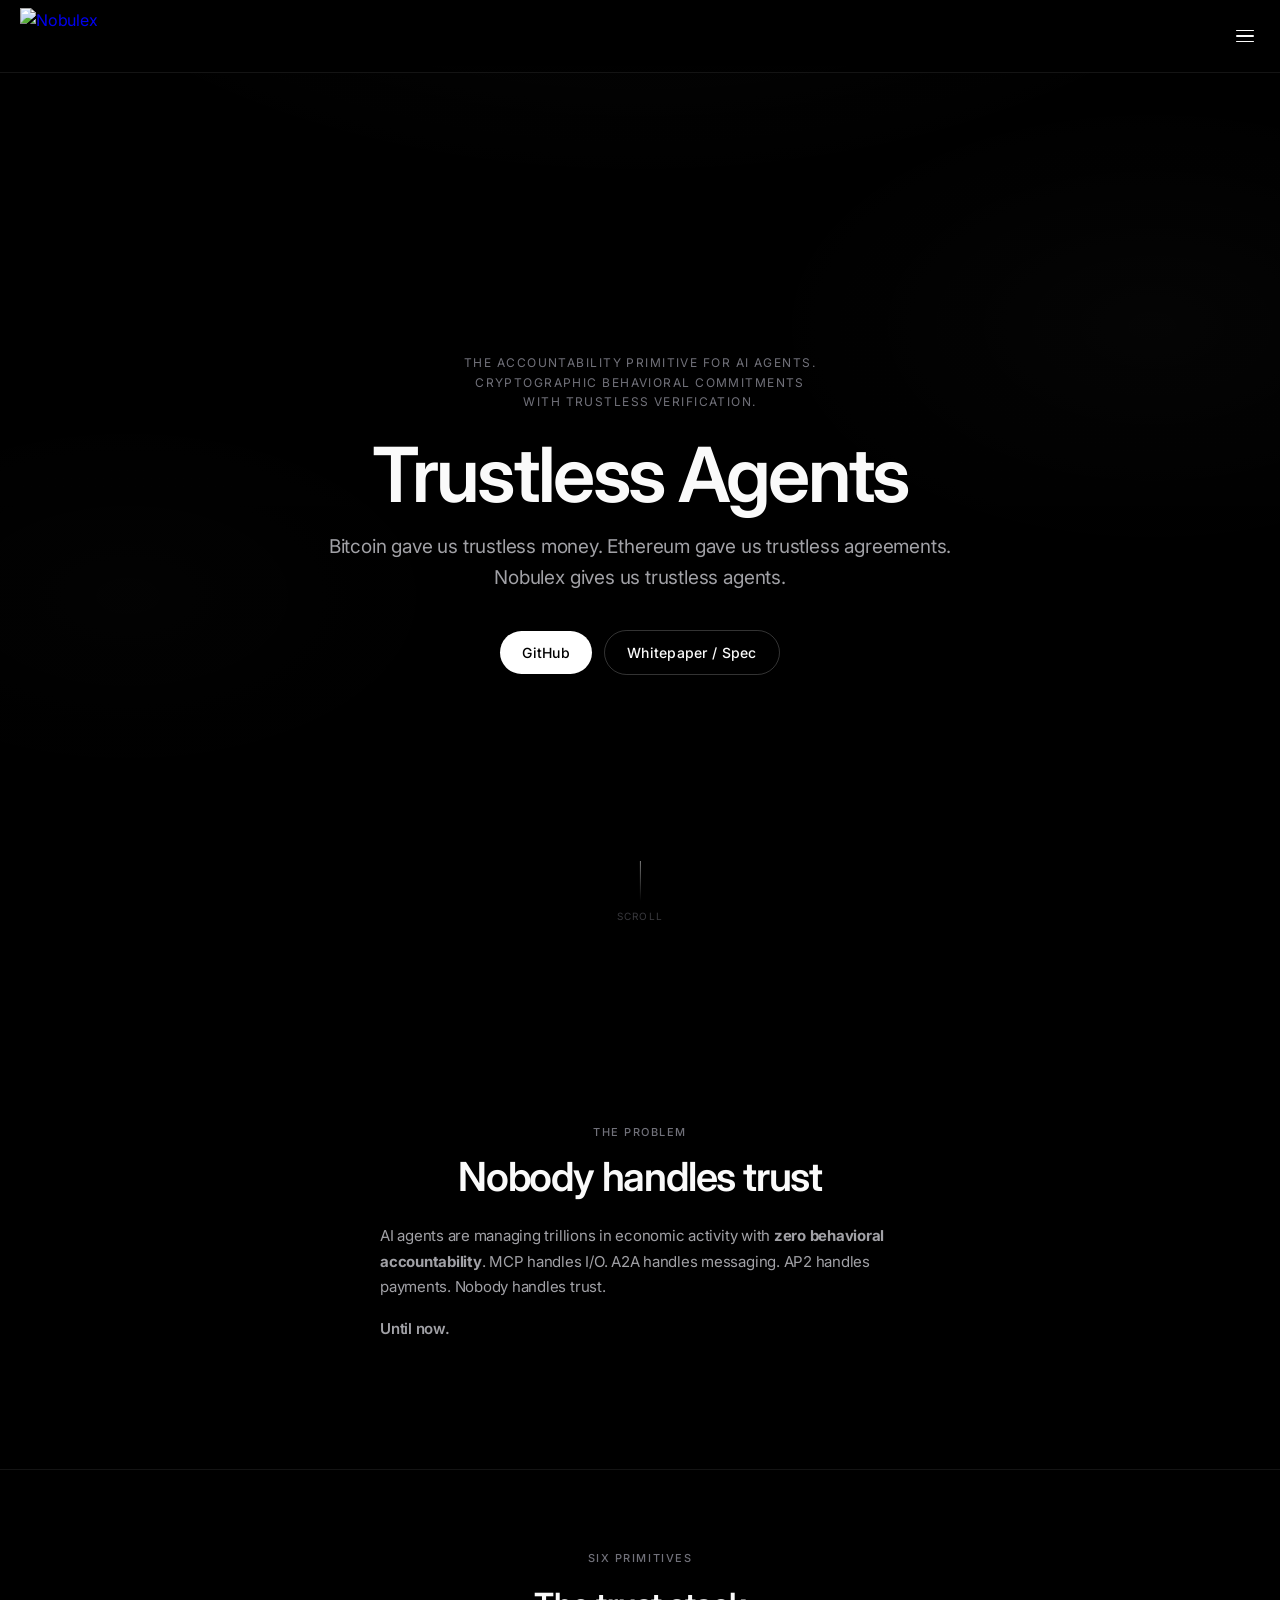
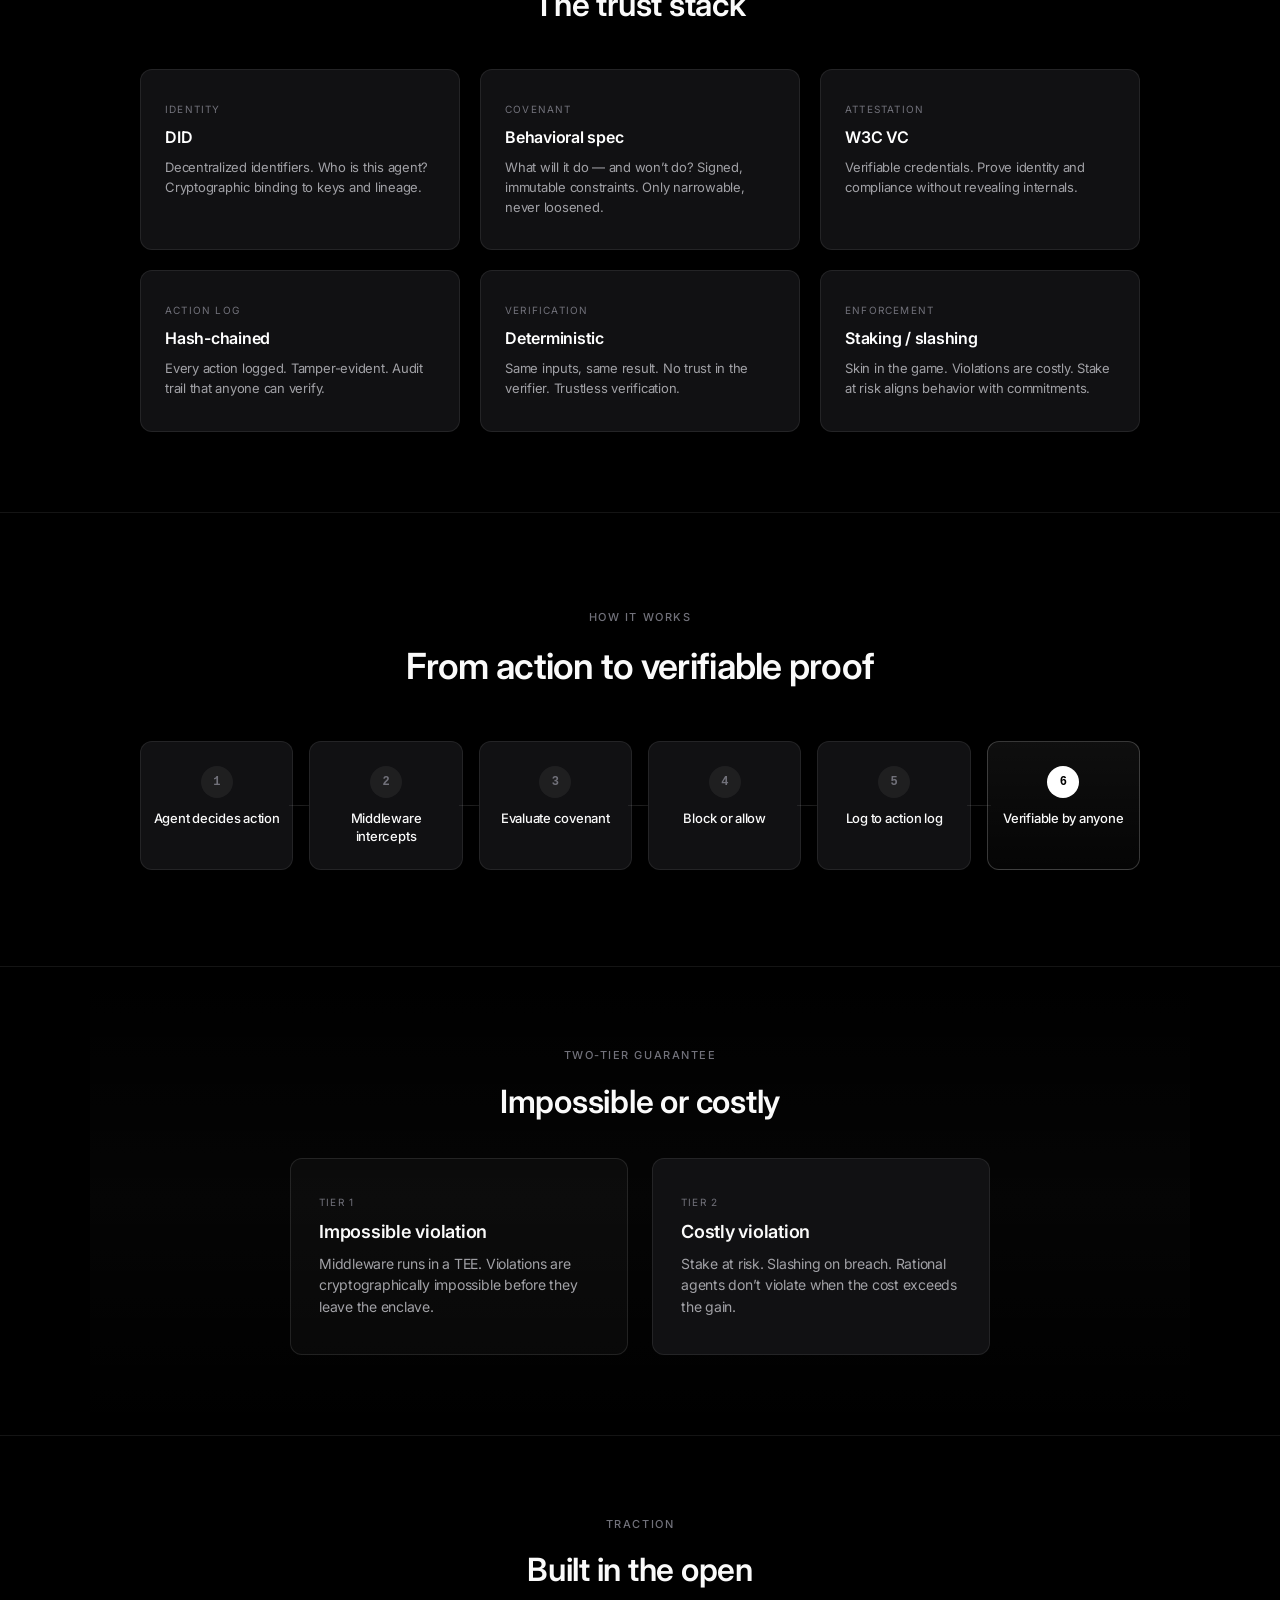
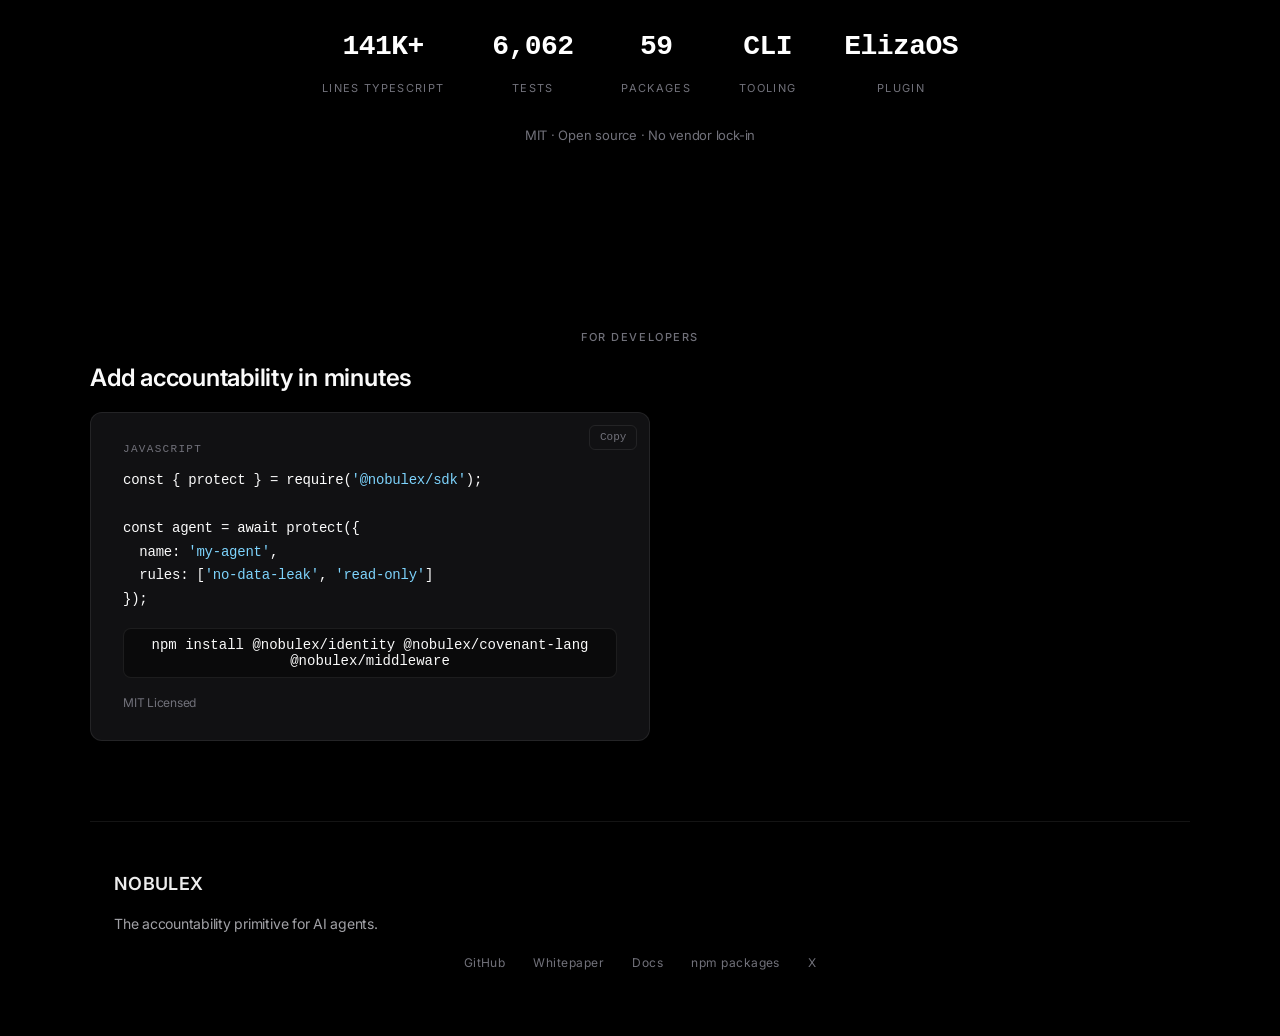
==== commit a1b37761: "fix: update GitHub links, numbers, SDK example" ====
--- a/index.html
+++ b/index.html
@@ -19,7 +19,7 @@
   <link rel="shortcut icon" type="image/png" href="/icon.png">
   <link rel="preconnect" href="https://fonts.googleapis.com">
   <link rel="preconnect" href="https://fonts.gstatic.com" crossorigin>
-  <link href="https://fonts.googleapis.com/css2?family=Inter:wght@300;400;500;600;700&display=swap" rel="stylesheet">
+  <link href="https://fonts.googleapis.com/css2?family=Inter:wght@300;400;500;600;700&family=Syne:wght@400;500;600;700;800&display=swap" rel="stylesheet">
   <link rel="stylesheet" href="styles.css">
 </head>
 <body>
@@ -45,9 +45,9 @@
         <a href="#guarantee">Guarantee</a>
         <a href="#traction">Traction</a>
         <a href="docs/quickstart.html">Docs</a>
-        <a href="https://github.com/agbusiness195/stele" rel="noopener noreferrer">GitHub</a>
-      </div>
-      <a href="https://github.com/agbusiness195/stele" class="header__cta" rel="noopener noreferrer">View on GitHub</a>
+        <a href="https://github.com/agbusiness195/NOBULEX" rel="noopener noreferrer">GitHub</a>
+      </div>
+      <a href="https://github.com/agbusiness195/NOBULEX" class="header__cta" rel="noopener noreferrer">View on GitHub</a>
     </nav>
   </header>
 
@@ -65,8 +65,8 @@
         </h1>
         <p class="hero__subline" data-reveal>Bitcoin gave us trustless money. Ethereum gave us trustless agreements. Nobulex gives us trustless agents.</p>
         <div class="hero__cta hero__cta-buttons" data-reveal>
-          <a href="https://github.com/agbusiness195/stele" class="btn btn--primary" rel="noopener noreferrer">GitHub</a>
-          <a href="https://github.com/agbusiness195/stele/blob/main/SPEC.md" class="btn btn--ghost" rel="noopener noreferrer">Whitepaper / Spec</a>
+          <a href="https://github.com/agbusiness195/NOBULEX" class="btn btn--primary" rel="noopener noreferrer">GitHub</a>
+          <a href="https://github.com/agbusiness195/NOBULEX/blob/main/docs/whitepaper.md" class="btn btn--ghost" rel="noopener noreferrer">Whitepaper / Spec</a>
         </div>
       </div>
       <div class="hero__scroll-hint" aria-hidden="true">
@@ -201,15 +201,15 @@
     <section class="section section--traction" id="traction" data-section="traction">
       <div class="section__content">
         <p class="section__label section__label--center" data-reveal>TRACTION</p>
-        <h2 class="traction__title" data-reveal">Built in the open</h2>
+        <h2 class="traction__title" data-reveal>Built in the open</h2>
         <div class="traction__stats" data-reveal>
-          <div class="traction__stat"><span class="traction__stat-val">127K+</span><span class="traction__stat-lbl">Lines TypeScript</span></div>
-          <div class="traction__stat"><span class="traction__stat-val">5,494</span><span class="traction__stat-lbl">Tests</span></div>
-          <div class="traction__stat"><span class="traction__stat-val">54</span><span class="traction__stat-lbl">Packages</span></div>
+          <div class="traction__stat"><span class="traction__stat-val">141K+</span><span class="traction__stat-lbl">Lines TypeScript</span></div>
+          <div class="traction__stat"><span class="traction__stat-val">6,062</span><span class="traction__stat-lbl">Tests</span></div>
+          <div class="traction__stat"><span class="traction__stat-val">59</span><span class="traction__stat-lbl">Packages</span></div>
           <div class="traction__stat"><span class="traction__stat-val">CLI</span><span class="traction__stat-lbl">Tooling</span></div>
           <div class="traction__stat"><span class="traction__stat-val">ElizaOS</span><span class="traction__stat-lbl">Plugin</span></div>
         </div>
-        <p class="traction__meta" data-reveal">MIT · Open source · No vendor lock-in</p>
+        <p class="traction__meta" data-reveal>MIT · Open source · No vendor lock-in</p>
       </div>
     </section>
 
@@ -218,8 +218,8 @@
       <div class="section__bg section__bg--lighter" aria-hidden="true"></div>
       <div class="section__content">
         <p class="section__label section__label--center" data-reveal>FOR DEVELOPERS</p>
-        <h2 class="code__title" data-reveal">Add accountability in minutes</h2>
-        <div class="code-block code-block--wide" data-reveal">
+        <h2 class="code__title" data-reveal>Add accountability in minutes</h2>
+        <div class="code-block code-block--wide" data-reveal>
           <span class="code-block__lang">JAVASCRIPT</span>
           <button type="button" class="code-block__copy" aria-label="Copy code">Copy</button>
           <pre><code><span class="token-key">const</span> { protect } = <span class="token-key">require</span>(<span class="token-str">'@nobulex/sdk'</span>);
@@ -229,7 +229,7 @@
   rules: [<span class="token-str">'no-data-leak'</span>, <span class="token-str">'read-only'</span>]
 });</code></pre>
           <div class="code-block__footer">
-            <button type="button" class="npm-copy" data-copy="npm install @nobulex/sdk" aria-label="Copy npm command">npm install @nobulex/sdk</button>
+            <button type="button" class="npm-copy" data-copy="npm install @nobulex/identity @nobulex/covenant-lang @nobulex/middleware" aria-label="Copy npm command">npm install @nobulex/identity @nobulex/covenant-lang @nobulex/middleware</button>
             <span class="code-block__meta">MIT Licensed</span>
           </div>
         </div>
@@ -243,8 +243,8 @@
       <p class="footer__tagline">The accountability primitive for AI agents.</p>
     </div>
     <nav class="footer__nav">
-      <a href="https://github.com/agbusiness195/stele" rel="noopener noreferrer">GitHub</a>
-      <a href="https://github.com/agbusiness195/stele/blob/main/SPEC.md" rel="noopener noreferrer">Whitepaper</a>
+      <a href="https://github.com/agbusiness195/NOBULEX" rel="noopener noreferrer">GitHub</a>
+      <a href="https://github.com/agbusiness195/NOBULEX/blob/main/docs/whitepaper.md" rel="noopener noreferrer">Whitepaper</a>
       <a href="docs/quickstart.html">Docs</a>
       <a href="https://www.npmjs.com/org/nobulex" rel="noopener noreferrer">npm packages</a>
       <a href="https://x.com/nobulex" rel="noopener noreferrer">X</a>
--- a/styles.css
+++ b/styles.css
@@ -10,25 +10,25 @@
 
 :root {
   --bg: #000000;
-  --bg-elevated: #0d0d0e;
-  --bg-card: #141416;
-  --bg-card-hover: #1a1a1d;
+  --bg-elevated: #0a0a0b;
+  --bg-card: #111113;
+  --bg-card-hover: #18181b;
   --text: #fafafa;
   --text-primary: #fafafa;
   --text-secondary: #a1a1a6;
-  --text-muted: #6e6e73;
+  --text-muted: #71717a;
   --accent: #ffffff;
   --accent-hover: #e8e8ed;
   --accent-color: #ffffff;
   --accent-muted: rgba(255, 255, 255, 0.06);
   --accent-glow: rgba(255, 255, 255, 0.08);
   --border: rgba(255, 255, 255, 0.08);
-  --border-hover: rgba(255, 255, 255, 0.15);
+  --border-hover: rgba(255, 255, 255, 0.12);
   --radius: 8px;
   --radius-lg: 12px;
   --radius-xl: 20px;
   --radius-pill: 9999px;
-  --font-sans: -apple-system, BlinkMacSystemFont, "Inter", "Helvetica Neue", "Helvetica", "Arial", sans-serif;
+  --font-sans: -apple-system, BlinkMacSystemFont, "Inter", "Helvetica Neue", sans-serif;
   --font-display: -apple-system, BlinkMacSystemFont, "Inter", "Helvetica Neue", sans-serif;
   --font-mono: ui-monospace, "SF Mono", "Menlo", "Monaco", "Consolas", monospace;
   --ease: cubic-bezier(0.25, 0.1, 0.25, 1);
@@ -683,7 +683,6 @@
 
 .btn--primary:hover {
   background: var(--accent-hover);
-  transform: none;
 }
 
 .btn--ghost {
@@ -732,7 +731,7 @@
   display: block;
   width: 1px;
   height: 40px;
-  background: linear-gradient(to bottom, var(--text-muted), transparent);
+  background: linear-gradient(to bottom, var(--accent), transparent);
   animation: dashFade 2s ease-in-out infinite;
 }
 
@@ -1196,8 +1195,13 @@
   color: var(--accent);
 }
 
+.code-block:hover {
+  border-color: rgba(0, 212, 255, 0.2);
+  box-shadow: 0 0 24px var(--accent-muted);
+}
+
 .code-block .token-str {
-  color: var(--accent-hover);
+  color: #7dd3fc;
 }
 
 .code-cursor {
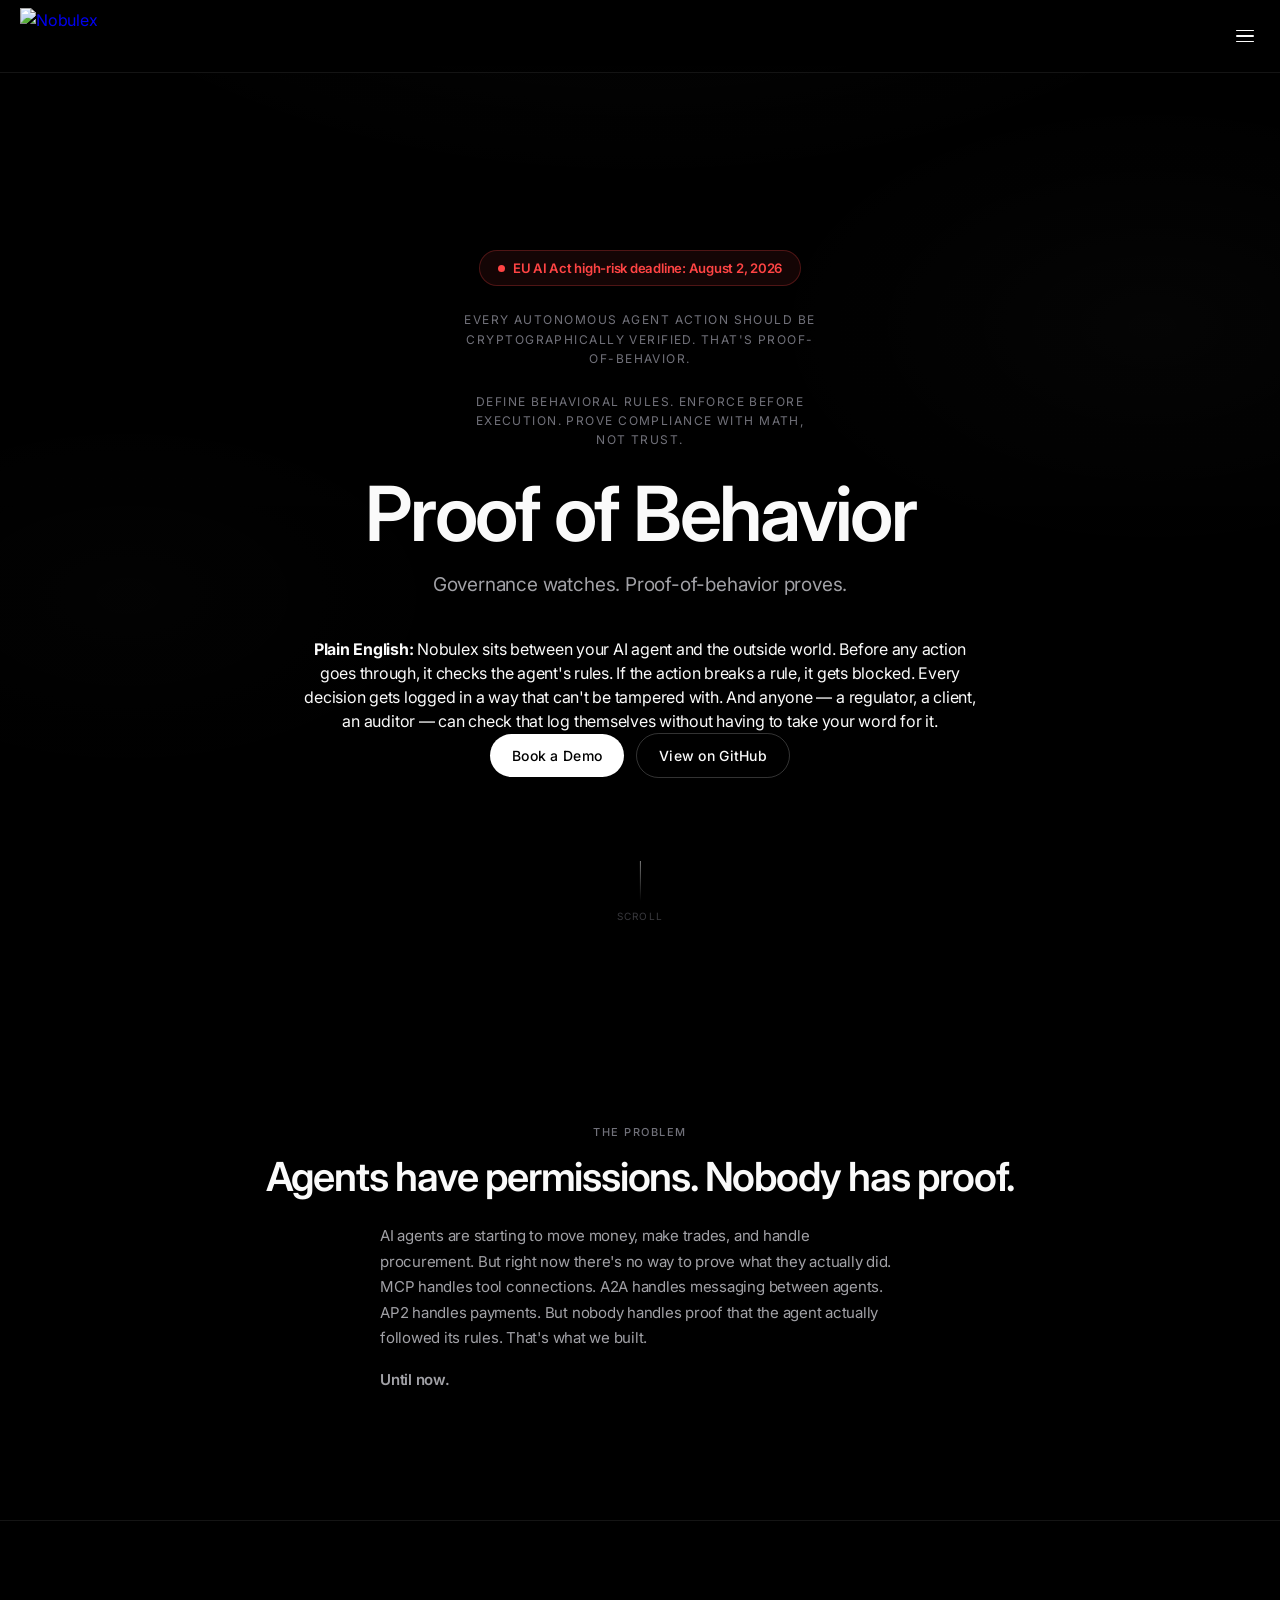
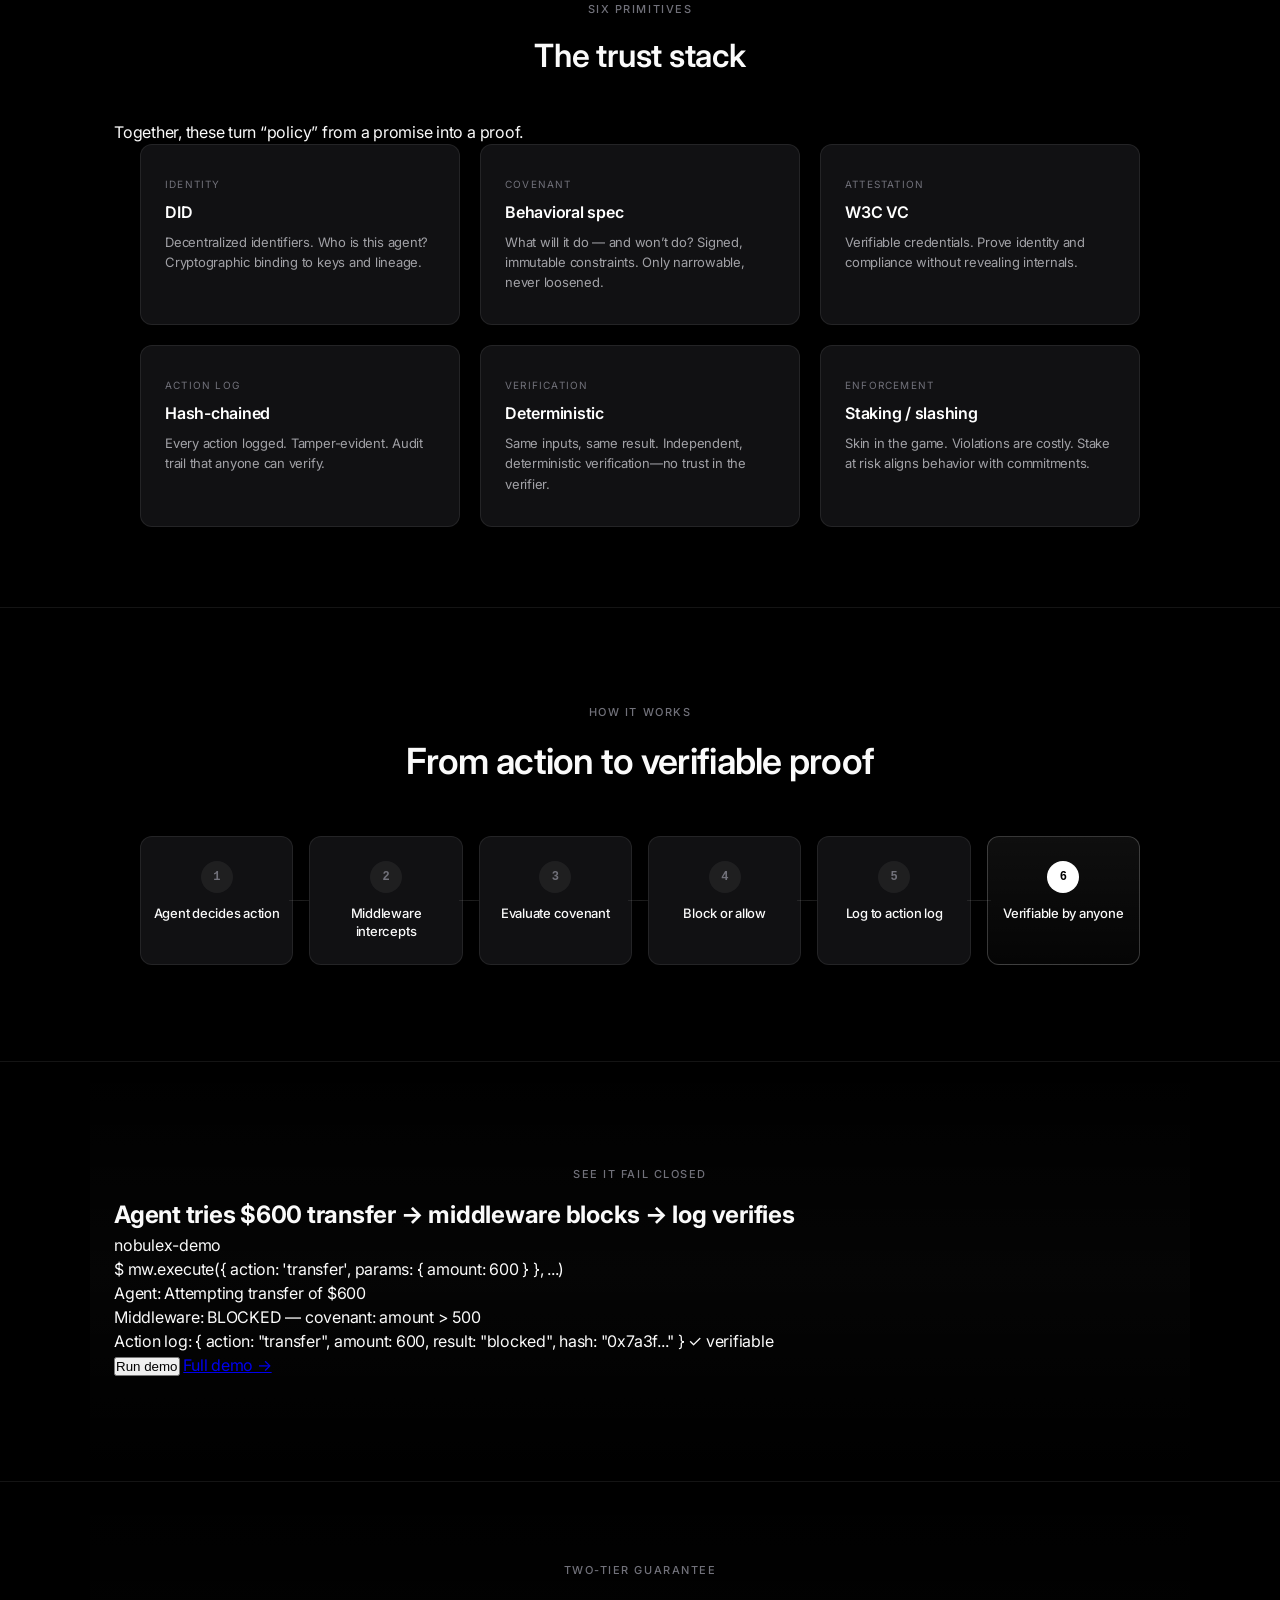
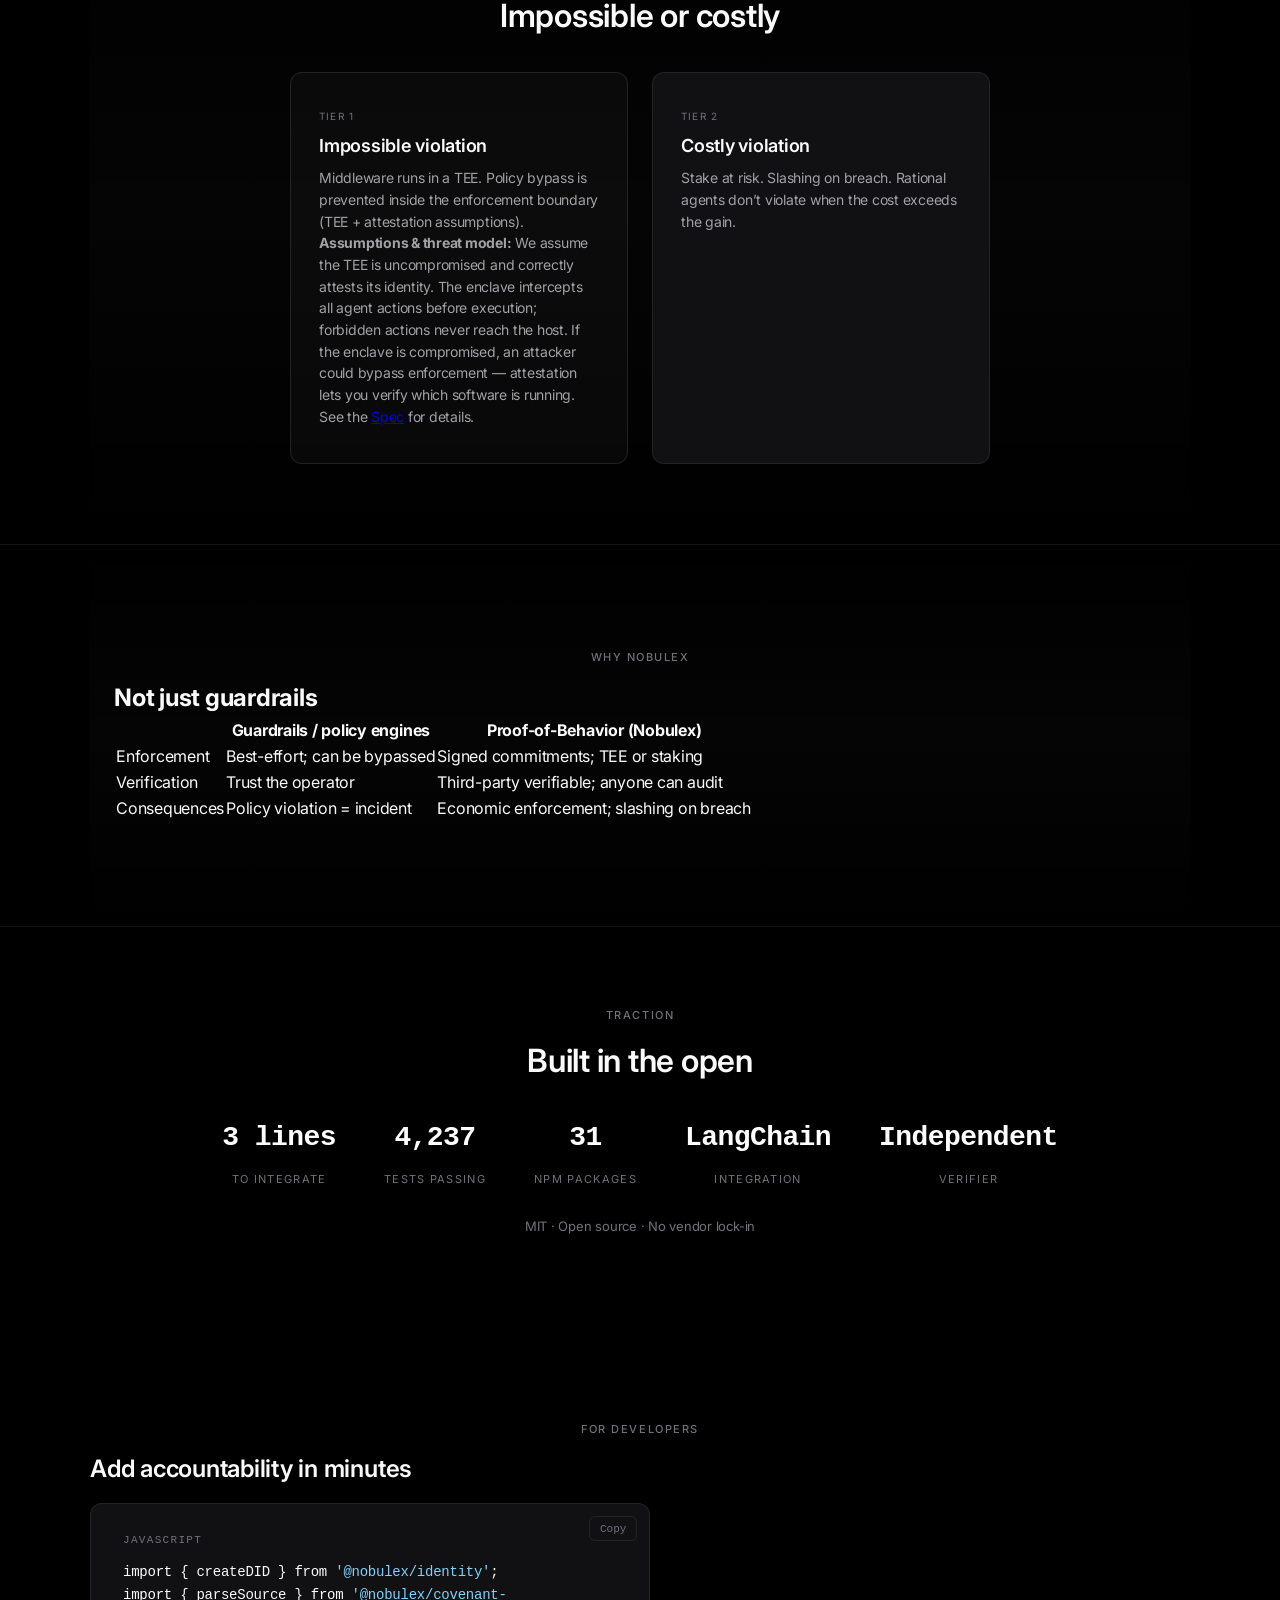
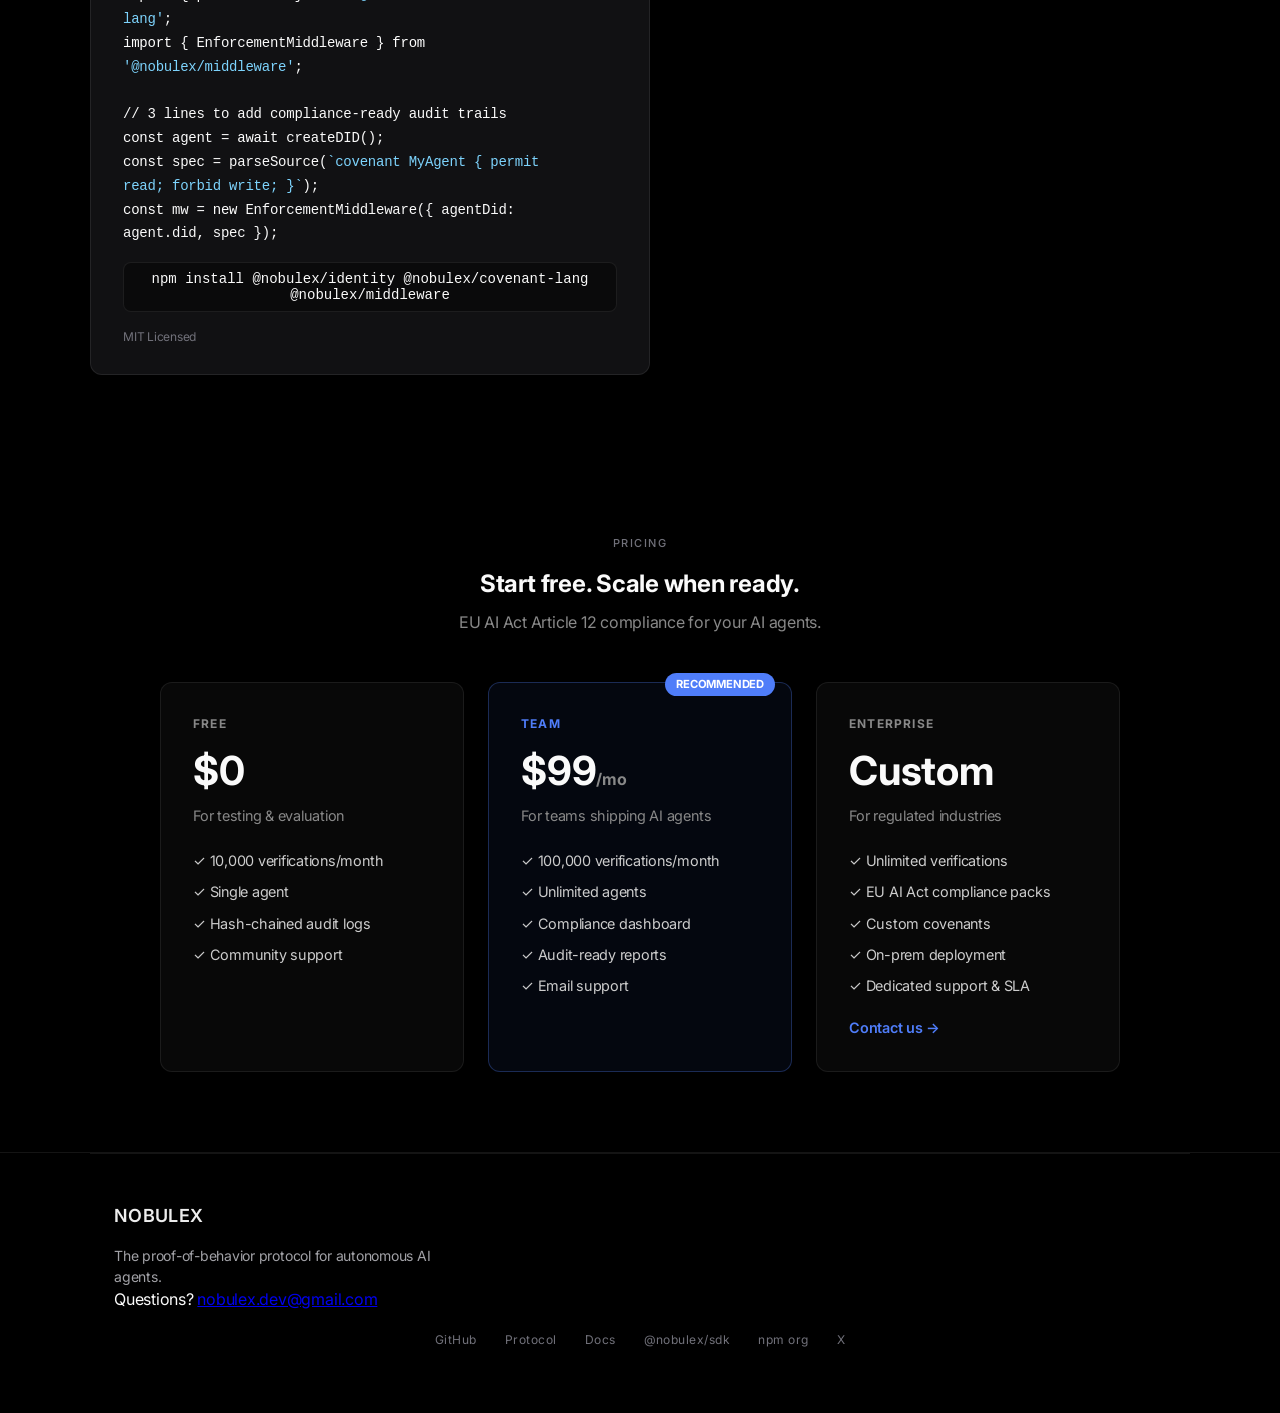
==== commit 12abf4b5: "fix: correct test count (4,237), package count (31), footer tagline, comparison table header" ====
--- a/index.html
+++ b/index.html
@@ -3,16 +3,16 @@
 <head>
   <meta charset="UTF-8">
   <meta name="viewport" content="width=device-width, initial-scale=1.0">
-  <title>Nobulex — The accountability primitive for AI agents</title>
-  <meta name="description" content="Cryptographic behavioral commitments with trustless verification. The trust layer for autonomous AI agents.">
-  <meta property="og:title" content="Nobulex — Trustless Agents">
-  <meta property="og:description" content="The accountability primitive for AI agents. Cryptographic behavioral commitments with trustless verification.">
+  <title>Nobulex — The Proof-of-Behavior Protocol for AI Agents</title>
+  <meta name="description" content="The proof-of-behavior protocol for autonomous AI agents. Define rules. Enforce at runtime. Prove compliance with cryptography.">
+  <meta property="og:title" content="Nobulex — Proof-of-Behavior for AI Agents">
+  <meta property="og:description" content="The proof-of-behavior protocol for autonomous AI agents. Define rules. Enforce at runtime. Prove compliance with cryptography.">
   <meta property="og:type" content="website">
-  <meta property="og:image" content="https://nobulex.dev/images/nobulex-logo.png">
-  <meta property="og:url" content="https://nobulex.dev/">
+  <meta property="og:image" content="https://nobulex.com/images/nobulex-logo.png">
+  <meta property="og:url" content="https://nobulex.com/">
   <meta name="twitter:card" content="summary">
-  <meta name="twitter:title" content="Nobulex — Trustless Agents">
-  <meta name="twitter:description" content="Cryptographic behavioral commitments with trustless verification.">
+  <meta name="twitter:title" content="Nobulex — Proof-of-Behavior for AI Agents">
+  <meta name="twitter:description" content="Define rules. Enforce at runtime. Prove compliance with cryptography.">
   <meta name="theme-color" content="#000000">
   <link rel="icon" type="image/png" href="/icon.png">
   <link rel="apple-touch-icon" href="/icon.png">
@@ -43,11 +43,14 @@
         <a href="#primitives">Primitives</a>
         <a href="#how-it-works">How it works</a>
         <a href="#guarantee">Guarantee</a>
+        <a href="demo.html">Demo</a>
         <a href="#traction">Traction</a>
-        <a href="docs/quickstart.html">Docs</a>
-        <a href="https://github.com/agbusiness195/NOBULEX" rel="noopener noreferrer">GitHub</a>
-      </div>
-      <a href="https://github.com/agbusiness195/NOBULEX" class="header__cta" rel="noopener noreferrer">View on GitHub</a>
+        <a href="#pricing">Pricing</a>
+        <a href="demo.html">Full demo</a>
+        <a href="docs/index.html">Docs</a>
+        <a href="https://github.com/arian-gogani/nobulex" rel="noopener noreferrer">GitHub</a>
+      </div>
+      <a href="mailto:nobulex.dev@gmail.com?subject=Nobulex%20Demo%20Request" class="header__cta">Book a Demo</a>
     </nav>
   </header>
 
@@ -59,14 +62,19 @@
       </div>
       <div class="hero__bg" aria-hidden="true"></div>
       <div class="hero__inner">
-        <p class="hero__tagline" data-reveal>The accountability primitive for AI agents. Cryptographic behavioral commitments with trustless verification.</p>
+        <div class="hero__urgency" data-reveal style="display:inline-flex;align-items:center;gap:0.5rem;background:rgba(255,68,68,0.08);border:1px solid rgba(255,68,68,0.25);color:#f44;font-size:0.82rem;font-weight:600;padding:0.45rem 1.1rem;border-radius:100px;margin-bottom:1.5rem"><span style="width:7px;height:7px;background:#f44;border-radius:50%;display:inline-block"></span>EU AI Act high-risk deadline: August 2, 2026</div>
+        <p class="hero__tagline" data-reveal>Every autonomous agent action should be cryptographically verified. That's proof-of-behavior.</p>
+        <p class="hero__tagline hero__tagline--sub" data-reveal>Define behavioral rules. Enforce before execution. Prove compliance with math, not trust.</p>
         <h1 class="hero__title">
-          <span class="hero__line" data-split="words">Trustless Agents</span>
+          <span class="hero__line" data-split="words">Proof of Behavior</span>
         </h1>
-        <p class="hero__subline" data-reveal>Bitcoin gave us trustless money. Ethereum gave us trustless agreements. Nobulex gives us trustless agents.</p>
+        <p class="hero__subline" data-reveal>Governance watches. Proof-of-behavior proves.</p>
+        <div class="hero__plain-english" data-reveal>
+          <p><strong>Plain English:</strong> Nobulex sits between your AI agent and the outside world. Before any action goes through, it checks the agent's rules. If the action breaks a rule, it gets blocked. Every decision gets logged in a way that can't be tampered with. And anyone — a regulator, a client, an auditor — can check that log themselves without having to take your word for it.</p>
+        </div>
         <div class="hero__cta hero__cta-buttons" data-reveal>
-          <a href="https://github.com/agbusiness195/NOBULEX" class="btn btn--primary" rel="noopener noreferrer">GitHub</a>
-          <a href="https://github.com/agbusiness195/NOBULEX/blob/main/docs/whitepaper.md" class="btn btn--ghost" rel="noopener noreferrer">Whitepaper / Spec</a>
+          <a href="mailto:nobulex.dev@gmail.com?subject=Nobulex%20Demo%20Request" class="btn btn--primary">Book a Demo</a>
+          <a href="https://github.com/arian-gogani/nobulex" class="btn btn--ghost" rel="noopener noreferrer">View on GitHub</a>
         </div>
       </div>
       <div class="hero__scroll-hint" aria-hidden="true">
@@ -82,9 +90,9 @@
       <div class="section__bg" aria-hidden="true"></div>
       <div class="section__content">
         <p class="section__label section__label--center" data-reveal>THE PROBLEM</p>
-        <h2 class="problem__title" data-reveal>Nobody handles trust</h2>
+        <h2 class="problem__title" data-reveal>Agents have permissions. Nobody has proof.</h2>
         <div class="problem__content" data-reveal>
-          <p>AI agents are managing trillions in economic activity with <strong>zero behavioral accountability</strong>. MCP handles I/O. A2A handles messaging. AP2 handles payments. Nobody handles trust.</p>
+          <p>AI agents are starting to move money, make trades, and handle procurement. But right now there's no way to prove what they actually did. MCP handles tool connections. A2A handles messaging between agents. AP2 handles payments. But nobody handles proof that the agent actually followed its rules. That's what we built.</p>
           <p class="problem__until">Until now.</p>
         </div>
       </div>
@@ -97,6 +105,7 @@
       <div class="section__content">
         <p class="section__label section__label--center" data-reveal>SIX PRIMITIVES</p>
         <h2 class="primitives__title" data-reveal>The trust stack</h2>
+        <p class="primitives__unify" data-reveal>Together, these turn “policy” from a promise into a proof.</p>
         <div class="primitives__grid" data-reveal>
           <article class="primitive-card">
             <span class="primitive-card__label">Identity</span>
@@ -121,7 +130,7 @@
           <article class="primitive-card">
             <span class="primitive-card__label">Verification</span>
             <h3 class="primitive-card__title">Deterministic</h3>
-            <p>Same inputs, same result. No trust in the verifier. Trustless verification.</p>
+            <p>Same inputs, same result. Independent, deterministic verification—no trust in the verifier.</p>
           </article>
           <article class="primitive-card">
             <span class="primitive-card__label">Enforcement</span>
@@ -175,6 +184,36 @@
 
     <div class="divider" aria-hidden="true"></div>
 
+    <!-- See it fail closed demo -->
+    <section class="section section--demo section--alt" id="demo" data-section="demo">
+      <div class="section__content">
+        <p class="section__label section__label--center" data-reveal>SEE IT FAIL CLOSED</p>
+        <h2 class="demo__title" data-reveal>Agent tries $600 transfer → middleware blocks → log verifies</h2>
+        <div class="demo__wrap" data-reveal>
+          <div class="demo__terminal">
+            <div class="demo__terminal-header">
+              <span class="demo__terminal-dot"></span>
+              <span class="demo__terminal-dot"></span>
+              <span class="demo__terminal-dot"></span>
+              <span class="demo__terminal-title">nobulex-demo</span>
+            </div>
+            <div class="demo__terminal-body">
+              <div class="demo__line demo__line--prompt demo__line--visible"><span class="demo__prompt">$</span> mw.execute({ action: 'transfer', params: { amount: 600 } }, ...)</div>
+              <div class="demo__line demo__line--step" data-step="1"><span class="demo__label">Agent:</span> Attempting transfer of $600</div>
+              <div class="demo__line demo__line--step demo__line--blocked" data-step="2"><span class="demo__label">Middleware:</span> <span class="demo__blocked">BLOCKED</span> — covenant: amount > 500</div>
+              <div class="demo__line demo__line--step" data-step="3"><span class="demo__label">Action log:</span> { action: "transfer", amount: 600, result: "blocked", hash: "0x7a3f..." } ✓ verifiable</div>
+            </div>
+          </div>
+          <div class="demo__actions">
+            <button type="button" class="demo__run" id="demo-run" aria-label="Run demo">Run demo</button>
+            <a href="demo.html" class="demo__full-link">Full demo →</a>
+          </div>
+        </div>
+      </div>
+    </section>
+
+    <div class="divider" aria-hidden="true"></div>
+
     <!-- Two-tier guarantee -->
     <section class="section section--guarantee section--alt" id="guarantee" data-section="guarantee">
       <div class="section__content">
@@ -184,7 +223,8 @@
           <article class="guarantee__tier guarantee__tier--1">
             <span class="guarantee__tier-label">Tier 1</span>
             <h3>Impossible violation</h3>
-            <p>Middleware runs in a TEE. Violations are cryptographically impossible before they leave the enclave.</p>
+            <p>Middleware runs in a TEE. Policy bypass is prevented inside the enforcement boundary (TEE + attestation assumptions).</p>
+            <p class="guarantee__threat-model"><strong>Assumptions &amp; threat model:</strong> We assume the TEE is uncompromised and correctly attests its identity. The enclave intercepts all agent actions before execution; forbidden actions never reach the host. If the enclave is compromised, an attacker could bypass enforcement — attestation lets you verify which software is running. See the <a href="https://github.com/arian-gogani/nobulex/blob/main/PROTOCOL.md" rel="noopener noreferrer">Spec</a> for details.</p>
           </article>
           <article class="guarantee__tier guarantee__tier--2">
             <span class="guarantee__tier-label">Tier 2</span>
@@ -197,17 +237,55 @@
 
     <div class="divider" aria-hidden="true"></div>
 
+    <!-- Why Nobulex vs guardrails -->
+    <section class="section section--compare section--alt" id="vs-guardrails" data-section="compare">
+      <div class="section__content">
+        <p class="section__label section__label--center" data-reveal>WHY NOBULEX</p>
+        <h2 class="compare__title" data-reveal>Not just guardrails</h2>
+        <div class="compare__table-wrap" data-reveal>
+          <table class="compare__table">
+            <thead>
+              <tr>
+                <th></th>
+                <th>Guardrails / policy engines</th>
+                <th>Proof-of-Behavior (Nobulex)</th>
+              </tr>
+            </thead>
+            <tbody>
+              <tr>
+                <td>Enforcement</td>
+                <td>Best-effort; can be bypassed</td>
+                <td>Signed commitments; TEE or staking</td>
+              </tr>
+              <tr>
+                <td>Verification</td>
+                <td>Trust the operator</td>
+                <td>Third-party verifiable; anyone can audit</td>
+              </tr>
+              <tr>
+                <td>Consequences</td>
+                <td>Policy violation = incident</td>
+                <td>Economic enforcement; slashing on breach</td>
+              </tr>
+            </tbody>
+          </table>
+        </div>
+      </div>
+    </section>
+
+    <div class="divider" aria-hidden="true"></div>
+
     <!-- Traction -->
     <section class="section section--traction" id="traction" data-section="traction">
       <div class="section__content">
         <p class="section__label section__label--center" data-reveal>TRACTION</p>
         <h2 class="traction__title" data-reveal>Built in the open</h2>
         <div class="traction__stats" data-reveal>
-          <div class="traction__stat"><span class="traction__stat-val">141K+</span><span class="traction__stat-lbl">Lines TypeScript</span></div>
-          <div class="traction__stat"><span class="traction__stat-val">6,062</span><span class="traction__stat-lbl">Tests</span></div>
-          <div class="traction__stat"><span class="traction__stat-val">59</span><span class="traction__stat-lbl">Packages</span></div>
-          <div class="traction__stat"><span class="traction__stat-val">CLI</span><span class="traction__stat-lbl">Tooling</span></div>
-          <div class="traction__stat"><span class="traction__stat-val">ElizaOS</span><span class="traction__stat-lbl">Plugin</span></div>
+          <div class="traction__stat"><span class="traction__stat-val">3 lines</span><span class="traction__stat-lbl">To integrate</span></div>
+          <div class="traction__stat"><span class="traction__stat-val">4,237</span><span class="traction__stat-lbl">Tests passing</span></div>
+          <div class="traction__stat"><span class="traction__stat-val">31</span><span class="traction__stat-lbl">npm packages</span></div>
+          <div class="traction__stat"><span class="traction__stat-val">LangChain</span><span class="traction__stat-lbl">Integration</span></div>
+          <div class="traction__stat"><span class="traction__stat-val">Independent</span><span class="traction__stat-lbl">Verifier</span></div>
         </div>
         <p class="traction__meta" data-reveal>MIT · Open source · No vendor lock-in</p>
       </div>
@@ -222,12 +300,14 @@
         <div class="code-block code-block--wide" data-reveal>
           <span class="code-block__lang">JAVASCRIPT</span>
           <button type="button" class="code-block__copy" aria-label="Copy code">Copy</button>
-          <pre><code><span class="token-key">const</span> { protect } = <span class="token-key">require</span>(<span class="token-str">'@nobulex/sdk'</span>);
-
-<span class="token-key">const</span> agent = <span class="token-key">await</span> protect({
-  name: <span class="token-str">'my-agent'</span>,
-  rules: [<span class="token-str">'no-data-leak'</span>, <span class="token-str">'read-only'</span>]
-});</code></pre>
+          <pre><code><span class="token-key">import</span> { createDID } <span class="token-key">from</span> <span class="token-str">'@nobulex/identity'</span>;
+<span class="token-key">import</span> { parseSource } <span class="token-key">from</span> <span class="token-str">'@nobulex/covenant-lang'</span>;
+<span class="token-key">import</span> { EnforcementMiddleware } <span class="token-key">from</span> <span class="token-str">'@nobulex/middleware'</span>;
+
+<span class="token-cmt">// 3 lines to add compliance-ready audit trails</span>
+<span class="token-key">const</span> agent = <span class="token-key">await</span> createDID();
+<span class="token-key">const</span> spec = parseSource(<span class="token-str">`covenant MyAgent { permit read; forbid write; }`</span>);
+<span class="token-key">const</span> mw = <span class="token-key">new</span> EnforcementMiddleware({ agentDid: agent.did, spec });</code></pre>
           <div class="code-block__footer">
             <button type="button" class="npm-copy" data-copy="npm install @nobulex/identity @nobulex/covenant-lang @nobulex/middleware" aria-label="Copy npm command">npm install @nobulex/identity @nobulex/covenant-lang @nobulex/middleware</button>
             <span class="code-block__meta">MIT Licensed</span>
@@ -237,17 +317,69 @@
     </section>
   </main>
 
+
+    <!-- Pricing -->
+    <section class="section section--pricing" id="pricing" data-section="pricing" style="padding:5rem 2rem">
+      <div class="section__content" style="max-width:960px;margin:0 auto">
+        <p class="section__label section__label--center" data-reveal>PRICING</p>
+        <h2 style="text-align:center;margin-bottom:0.5rem" data-reveal>Start free. Scale when ready.</h2>
+        <p style="text-align:center;color:#888;margin-bottom:3rem" data-reveal>EU AI Act Article 12 compliance for your AI agents.</p>
+        <div style="display:grid;grid-template-columns:repeat(auto-fit,minmax(260px,1fr));gap:1.5rem" data-reveal>
+          <div style="background:rgba(255,255,255,0.03);border:1px solid rgba(255,255,255,0.08);border-radius:12px;padding:2rem">
+            <p style="font-size:0.75rem;font-weight:700;letter-spacing:0.1em;text-transform:uppercase;color:#888;margin-bottom:0.5rem">Free</p>
+            <p style="font-size:2.5rem;font-weight:700;margin-bottom:0.25rem">$0</p>
+            <p style="color:#888;font-size:0.9rem;margin-bottom:1.5rem">For testing &amp; evaluation</p>
+            <ul style="list-style:none;display:flex;flex-direction:column;gap:0.6rem;color:#ccc;font-size:0.9rem">
+              <li>✓ 10,000 verifications/month</li>
+              <li>✓ Single agent</li>
+              <li>✓ Hash-chained audit logs</li>
+              <li>✓ Community support</li>
+            </ul>
+          </div>
+          <div style="background:rgba(79,125,249,0.06);border:1px solid rgba(79,125,249,0.3);border-radius:12px;padding:2rem;position:relative">
+            <span style="position:absolute;top:-10px;right:16px;background:#4f7df9;color:#fff;font-size:0.7rem;font-weight:700;padding:0.2rem 0.7rem;border-radius:100px">RECOMMENDED</span>
+            <p style="font-size:0.75rem;font-weight:700;letter-spacing:0.1em;text-transform:uppercase;color:#4f7df9;margin-bottom:0.5rem">Team</p>
+            <p style="font-size:2.5rem;font-weight:700;margin-bottom:0.25rem">$99<span style="font-size:1rem;color:#888">/mo</span></p>
+            <p style="color:#888;font-size:0.9rem;margin-bottom:1.5rem">For teams shipping AI agents</p>
+            <ul style="list-style:none;display:flex;flex-direction:column;gap:0.6rem;color:#ccc;font-size:0.9rem">
+              <li>✓ 100,000 verifications/month</li>
+              <li>✓ Unlimited agents</li>
+              <li>✓ Compliance dashboard</li>
+              <li>✓ Audit-ready reports</li>
+              <li>✓ Email support</li>
+            </ul>
+          </div>
+          <div style="background:rgba(255,255,255,0.03);border:1px solid rgba(255,255,255,0.08);border-radius:12px;padding:2rem">
+            <p style="font-size:0.75rem;font-weight:700;letter-spacing:0.1em;text-transform:uppercase;color:#888;margin-bottom:0.5rem">Enterprise</p>
+            <p style="font-size:2.5rem;font-weight:700;margin-bottom:0.25rem">Custom</p>
+            <p style="color:#888;font-size:0.9rem;margin-bottom:1.5rem">For regulated industries</p>
+            <ul style="list-style:none;display:flex;flex-direction:column;gap:0.6rem;color:#ccc;font-size:0.9rem">
+              <li>✓ Unlimited verifications</li>
+              <li>✓ EU AI Act compliance packs</li>
+              <li>✓ Custom covenants</li>
+              <li>✓ On-prem deployment</li>
+              <li>✓ Dedicated support &amp; SLA</li>
+            </ul>
+            <a href="mailto:nobulex.dev@gmail.com?subject=Nobulex%20Enterprise%20Inquiry" style="display:inline-block;margin-top:1.25rem;color:#4f7df9;font-weight:600;font-size:0.9rem;text-decoration:none">Contact us →</a>
+          </div>
+        </div>
+      </div>
+    </section>
+
+    <div class="divider" aria-hidden="true"></div>
   <footer class="footer" data-section="footer">
     <div class="footer__brand">
       <h3 class="footer__logo">NOBULEX</h3>
-      <p class="footer__tagline">The accountability primitive for AI agents.</p>
+      <p class="footer__tagline">The proof-of-behavior protocol for autonomous AI agents.</p>
+      <p class="footer__contact">Questions? <a href="mailto:nobulex.dev@gmail.com">nobulex.dev@gmail.com</a></p>
     </div>
     <nav class="footer__nav">
-      <a href="https://github.com/agbusiness195/NOBULEX" rel="noopener noreferrer">GitHub</a>
-      <a href="https://github.com/agbusiness195/NOBULEX/blob/main/docs/whitepaper.md" rel="noopener noreferrer">Whitepaper</a>
-      <a href="docs/quickstart.html">Docs</a>
-      <a href="https://www.npmjs.com/org/nobulex" rel="noopener noreferrer">npm packages</a>
-      <a href="https://x.com/nobulex" rel="noopener noreferrer">X</a>
+      <a href="https://github.com/arian-gogani/nobulex" rel="noopener noreferrer">GitHub</a>
+      <a href="https://github.com/arian-gogani/nobulex/blob/main/PROTOCOL.md" rel="noopener noreferrer">Protocol</a>
+      <a href="docs/index.html">Docs</a>
+      <a href="https://www.npmjs.com/package/@nobulex/sdk" rel="noopener noreferrer">@nobulex/sdk</a>
+      <a href="https://www.npmjs.com/org/nobulex" rel="noopener noreferrer">npm org</a>
+      <a href="https://x.com/nobulexlabs" rel="noopener noreferrer">X</a>
     </nav>
   </footer>
 
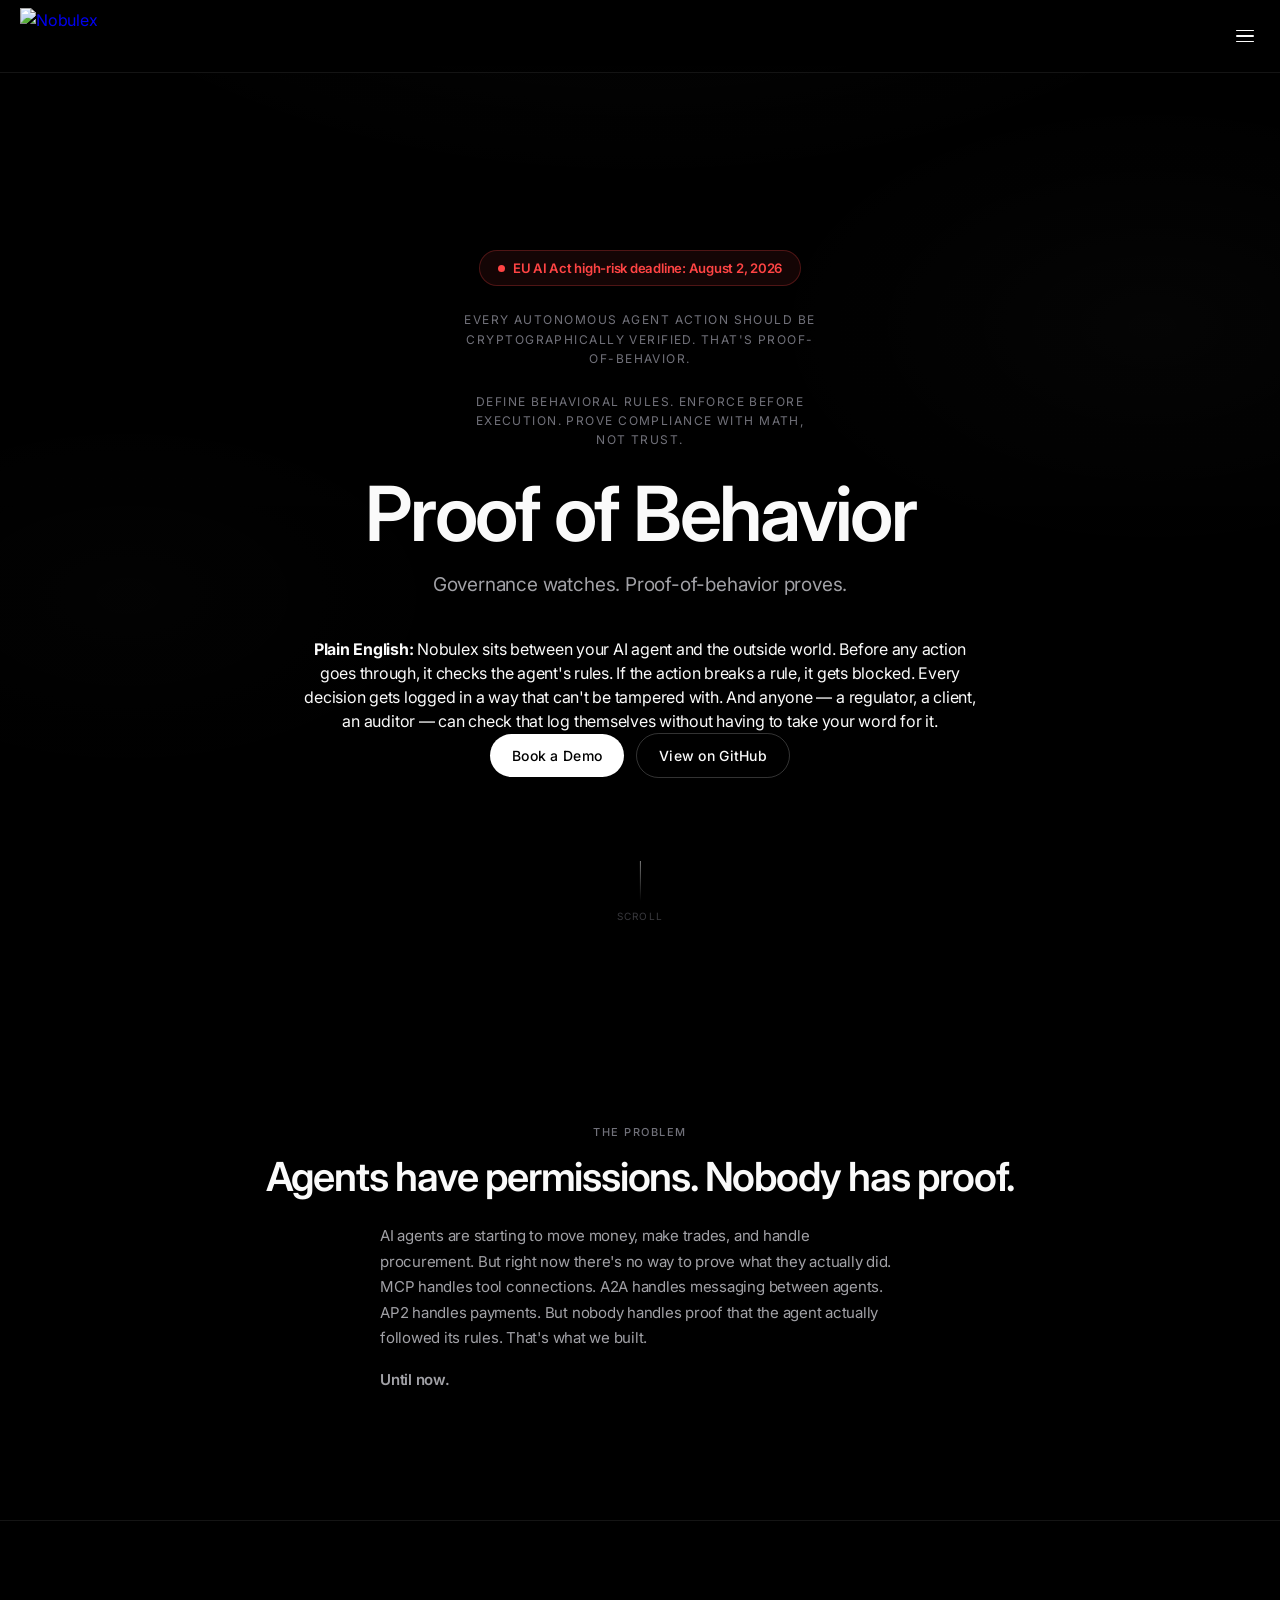
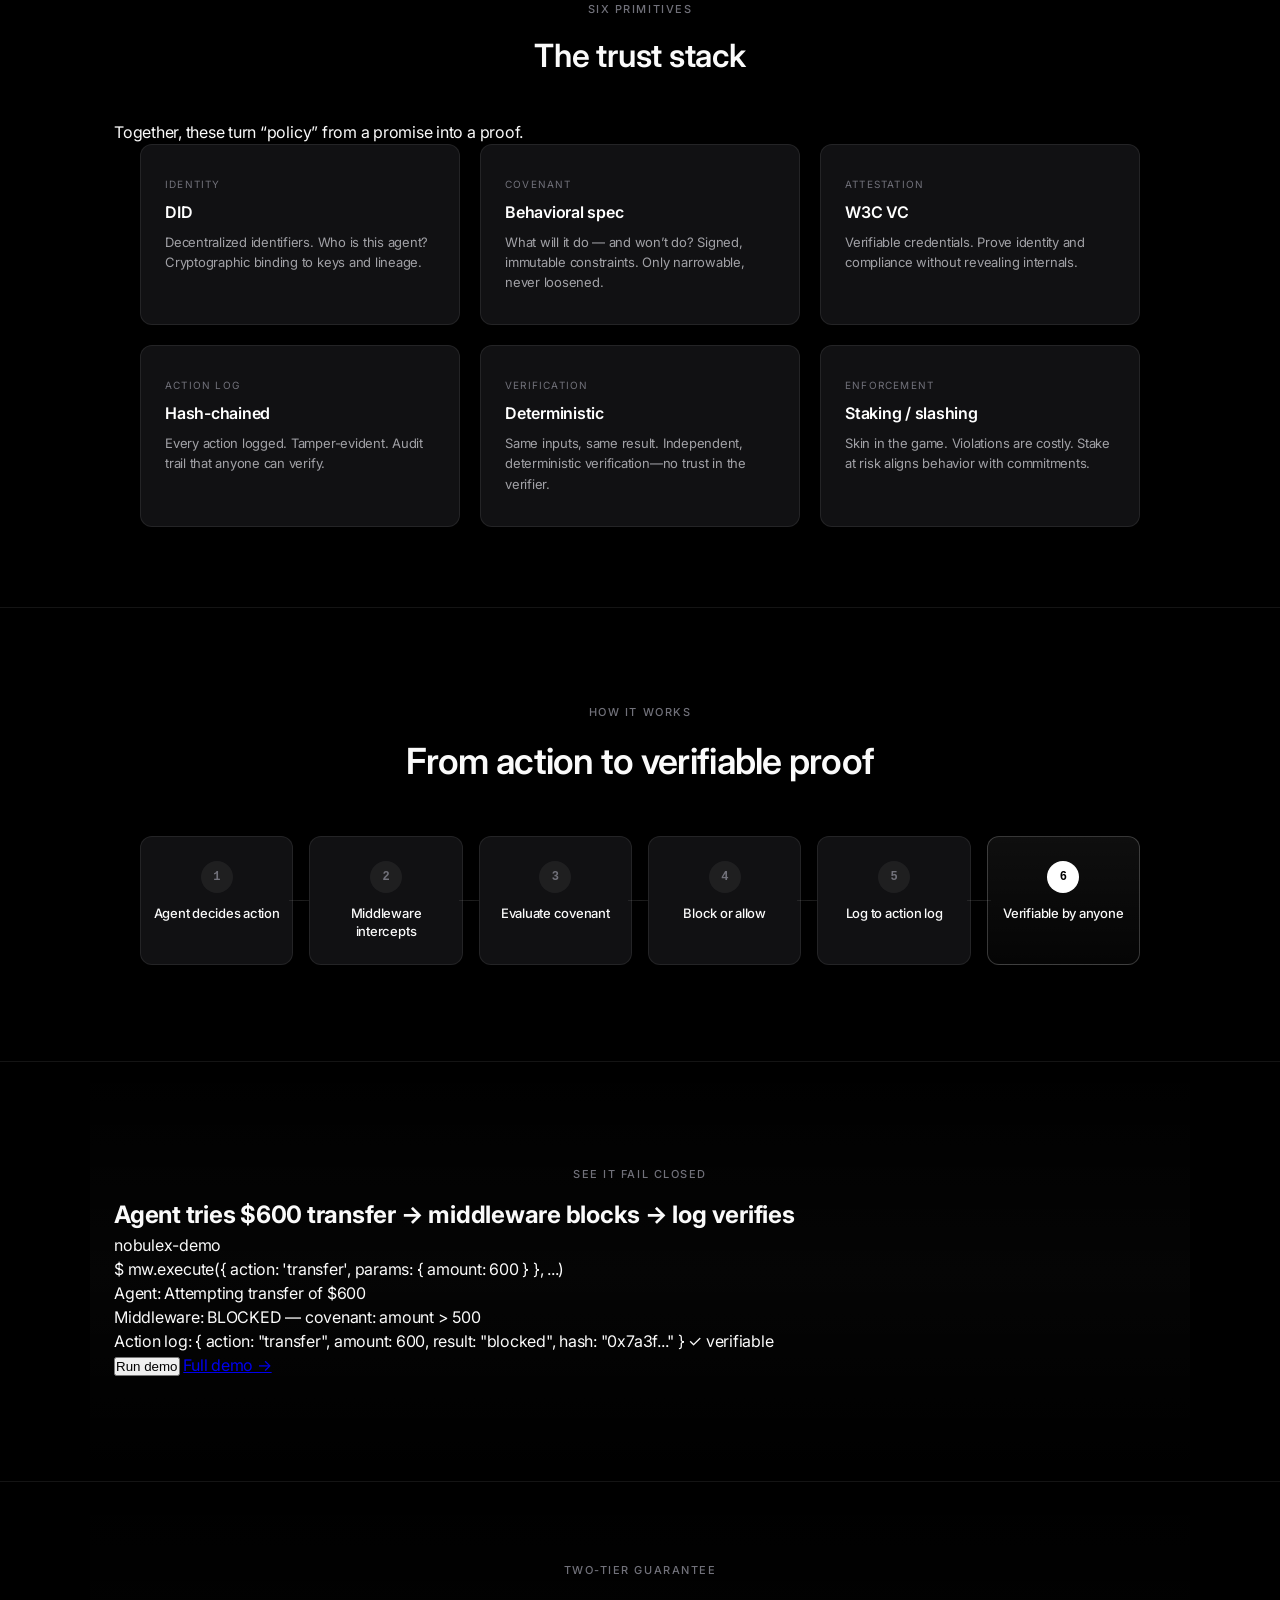
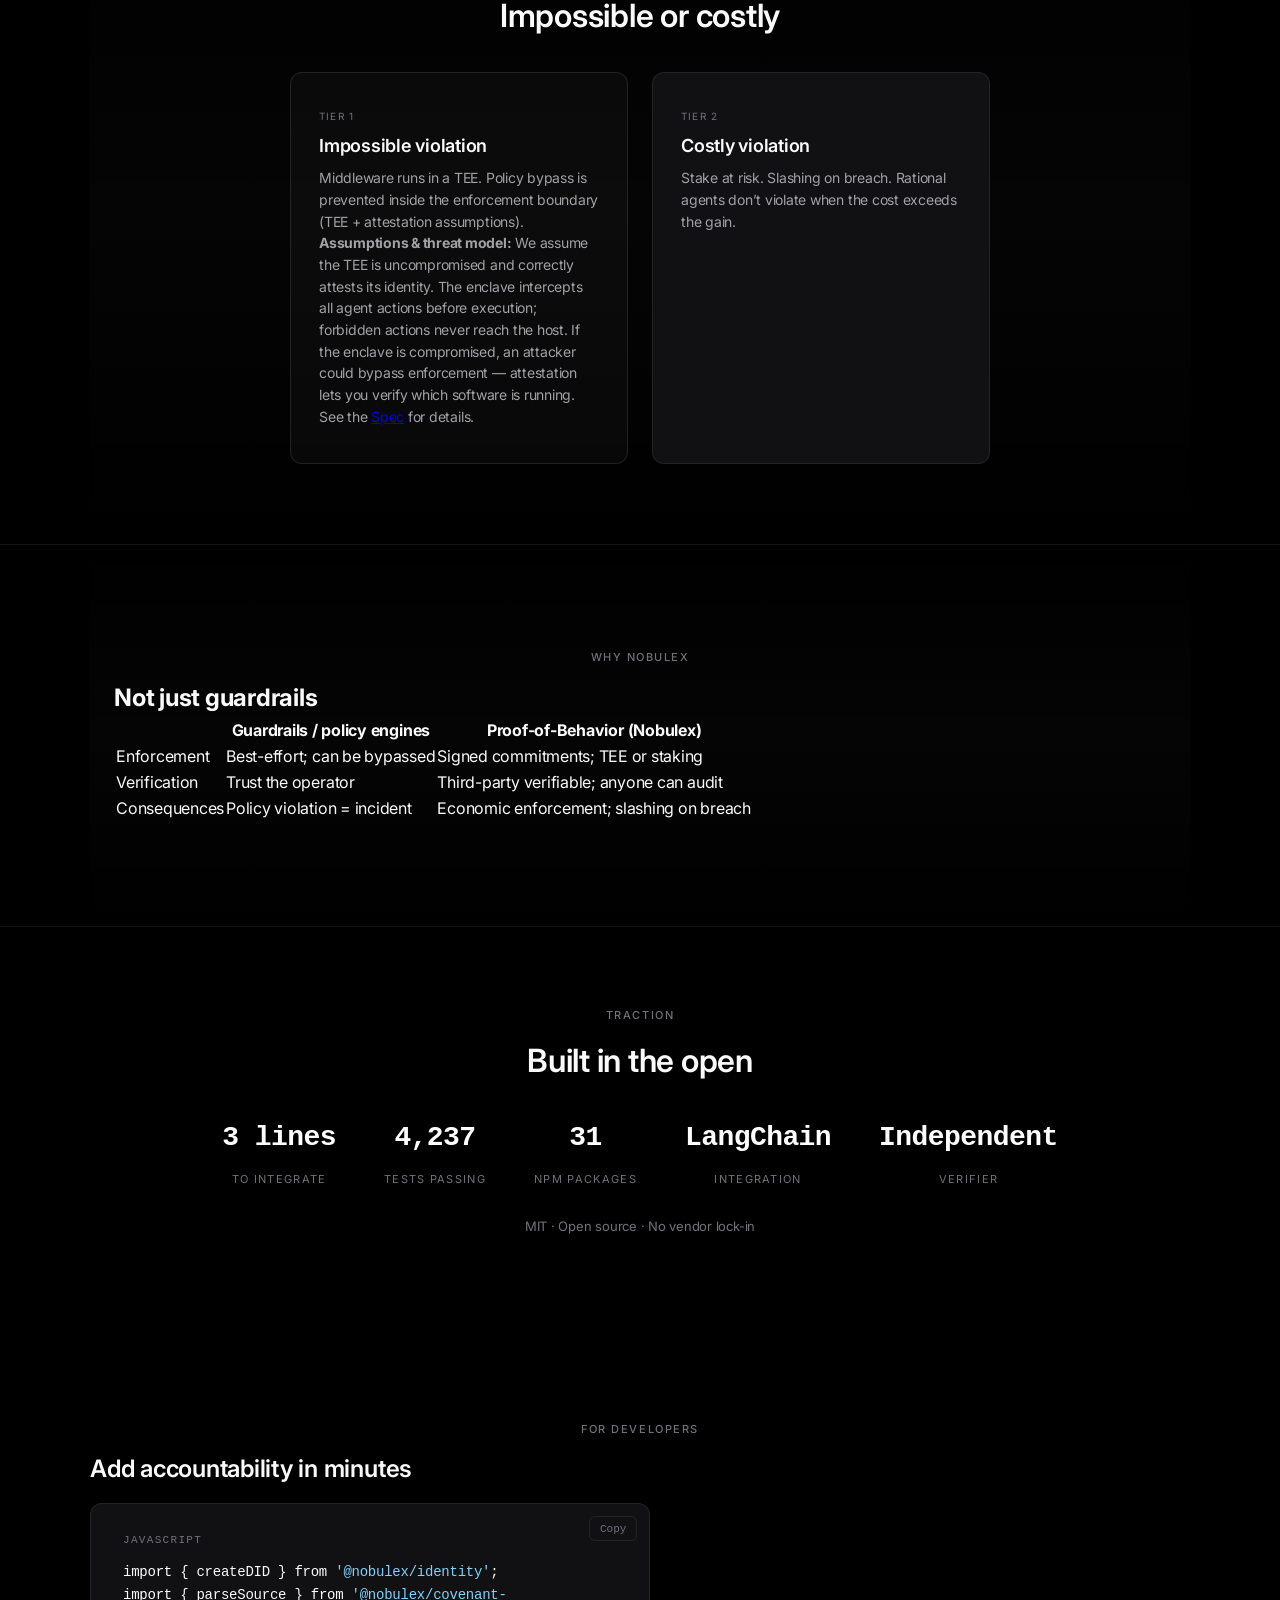
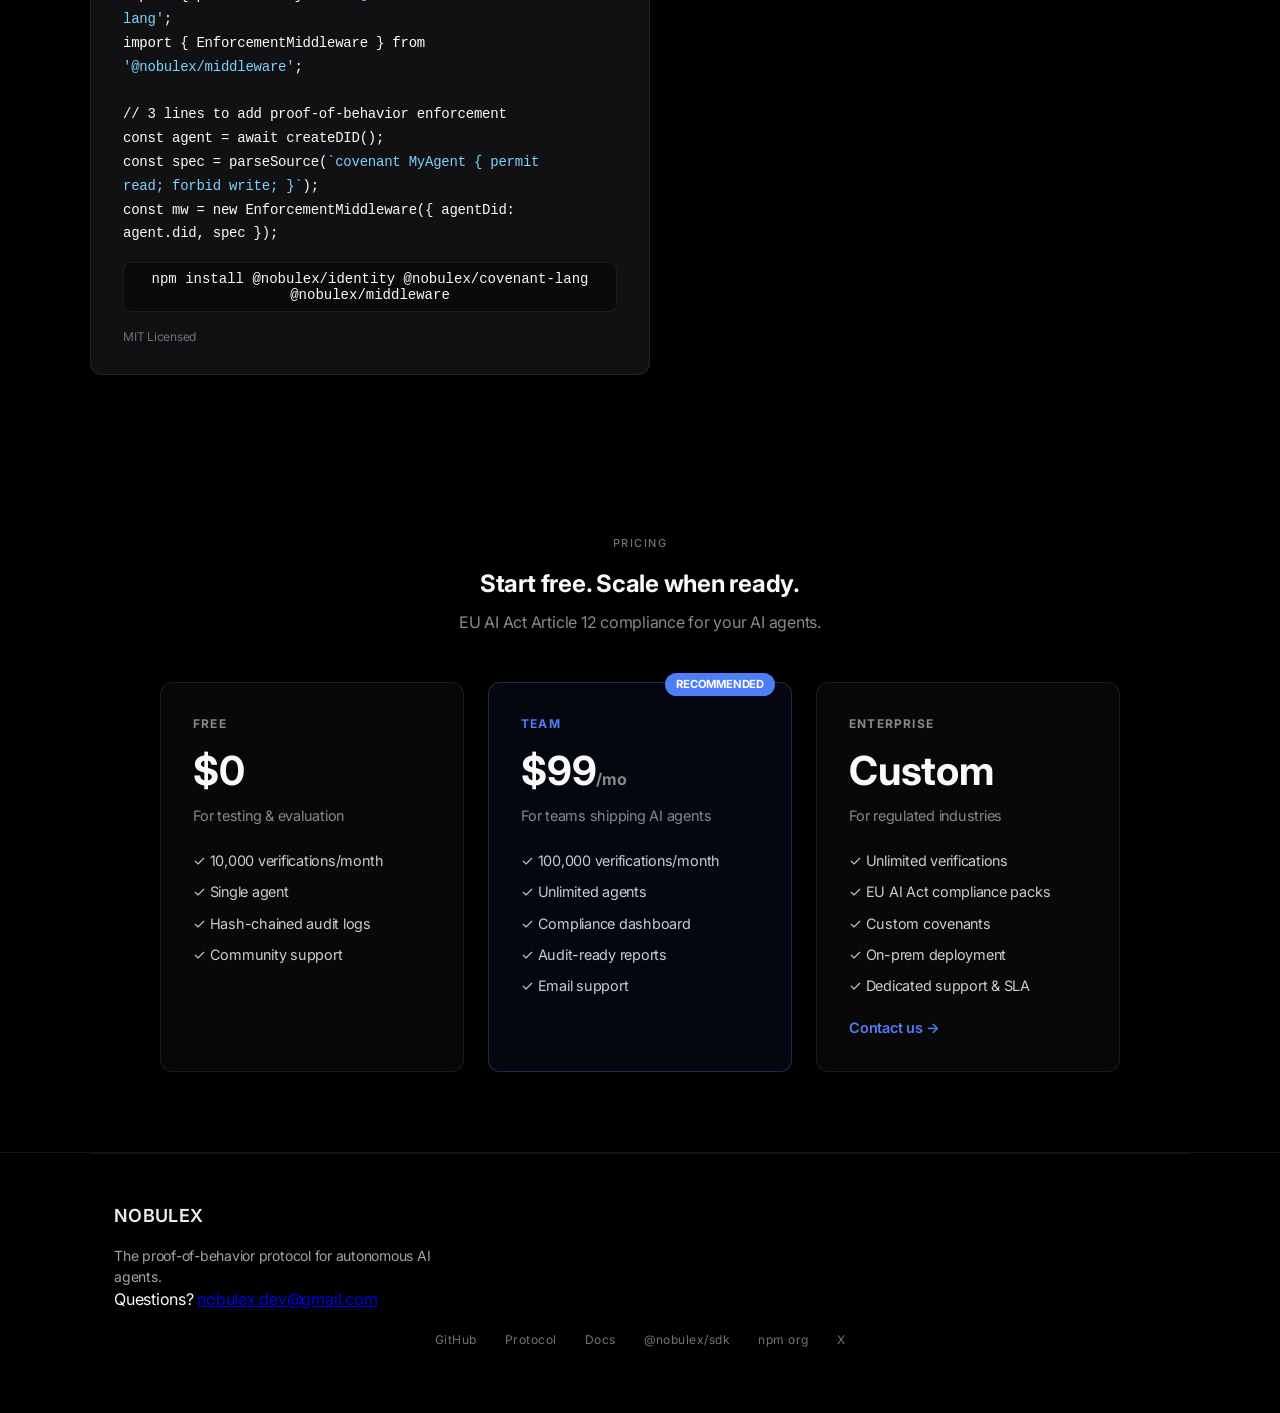
==== commit 6b891bef: "fix: remove all remaining old branding, fully aligned to proof-of-behavior" ====
--- a/index.html
+++ b/index.html
@@ -304,7 +304,7 @@
 <span class="token-key">import</span> { parseSource } <span class="token-key">from</span> <span class="token-str">'@nobulex/covenant-lang'</span>;
 <span class="token-key">import</span> { EnforcementMiddleware } <span class="token-key">from</span> <span class="token-str">'@nobulex/middleware'</span>;
 
-<span class="token-cmt">// 3 lines to add compliance-ready audit trails</span>
+<span class="token-cmt">// 3 lines to add proof-of-behavior enforcement</span>
 <span class="token-key">const</span> agent = <span class="token-key">await</span> createDID();
 <span class="token-key">const</span> spec = parseSource(<span class="token-str">`covenant MyAgent { permit read; forbid write; }`</span>);
 <span class="token-key">const</span> mw = <span class="token-key">new</span> EnforcementMiddleware({ agentDid: agent.did, spec });</code></pre>
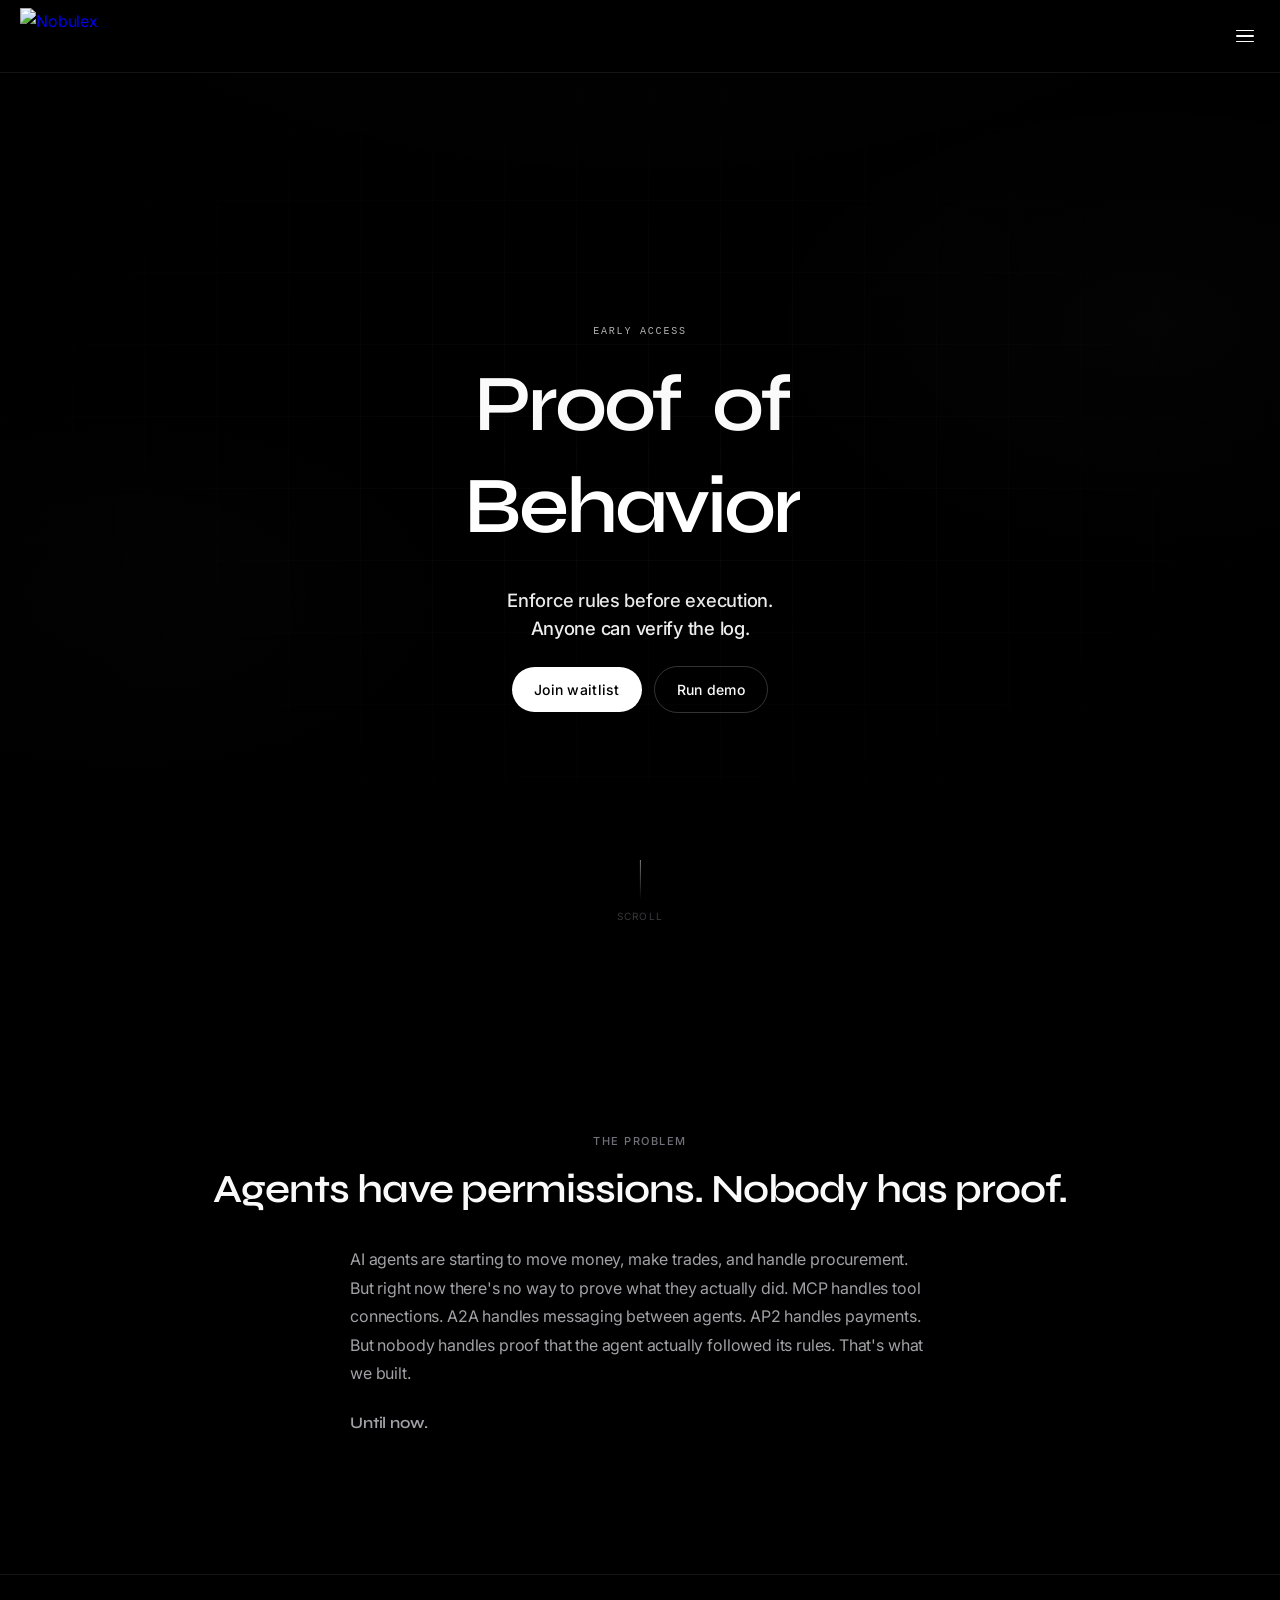
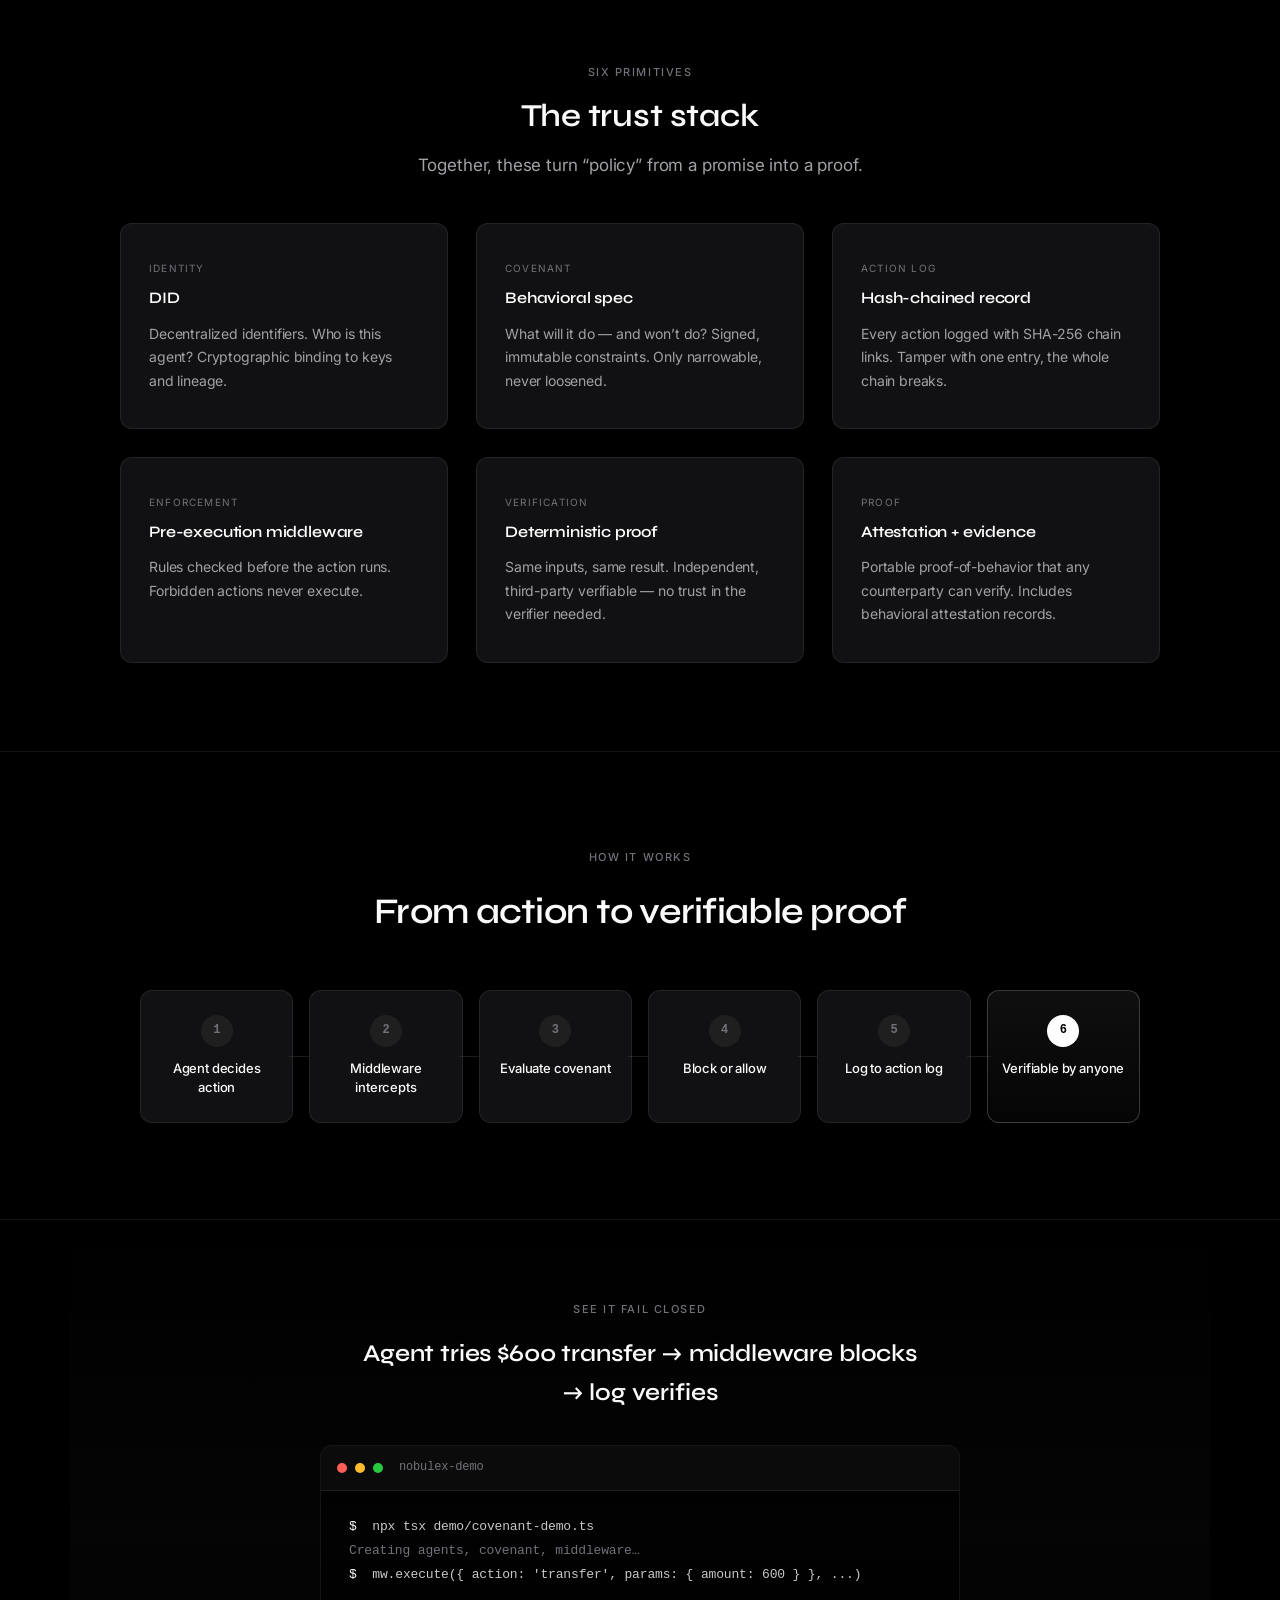
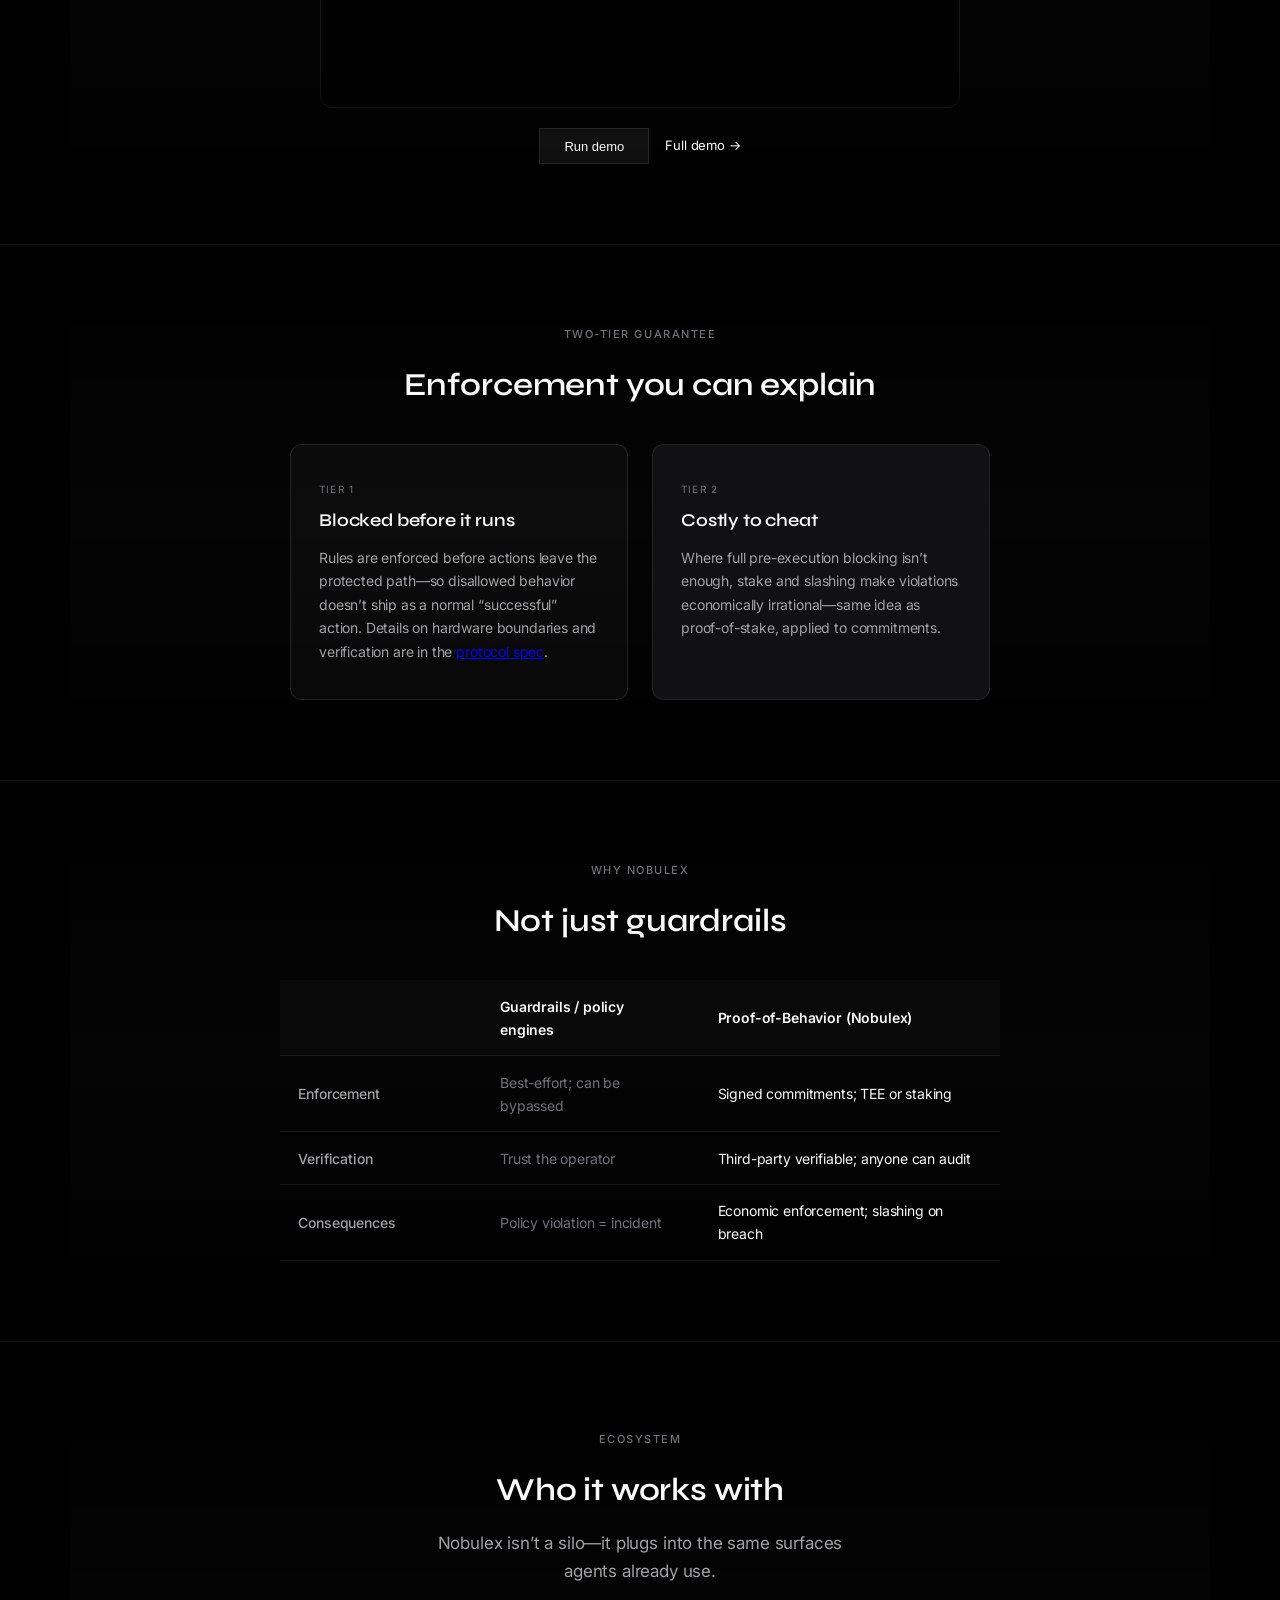
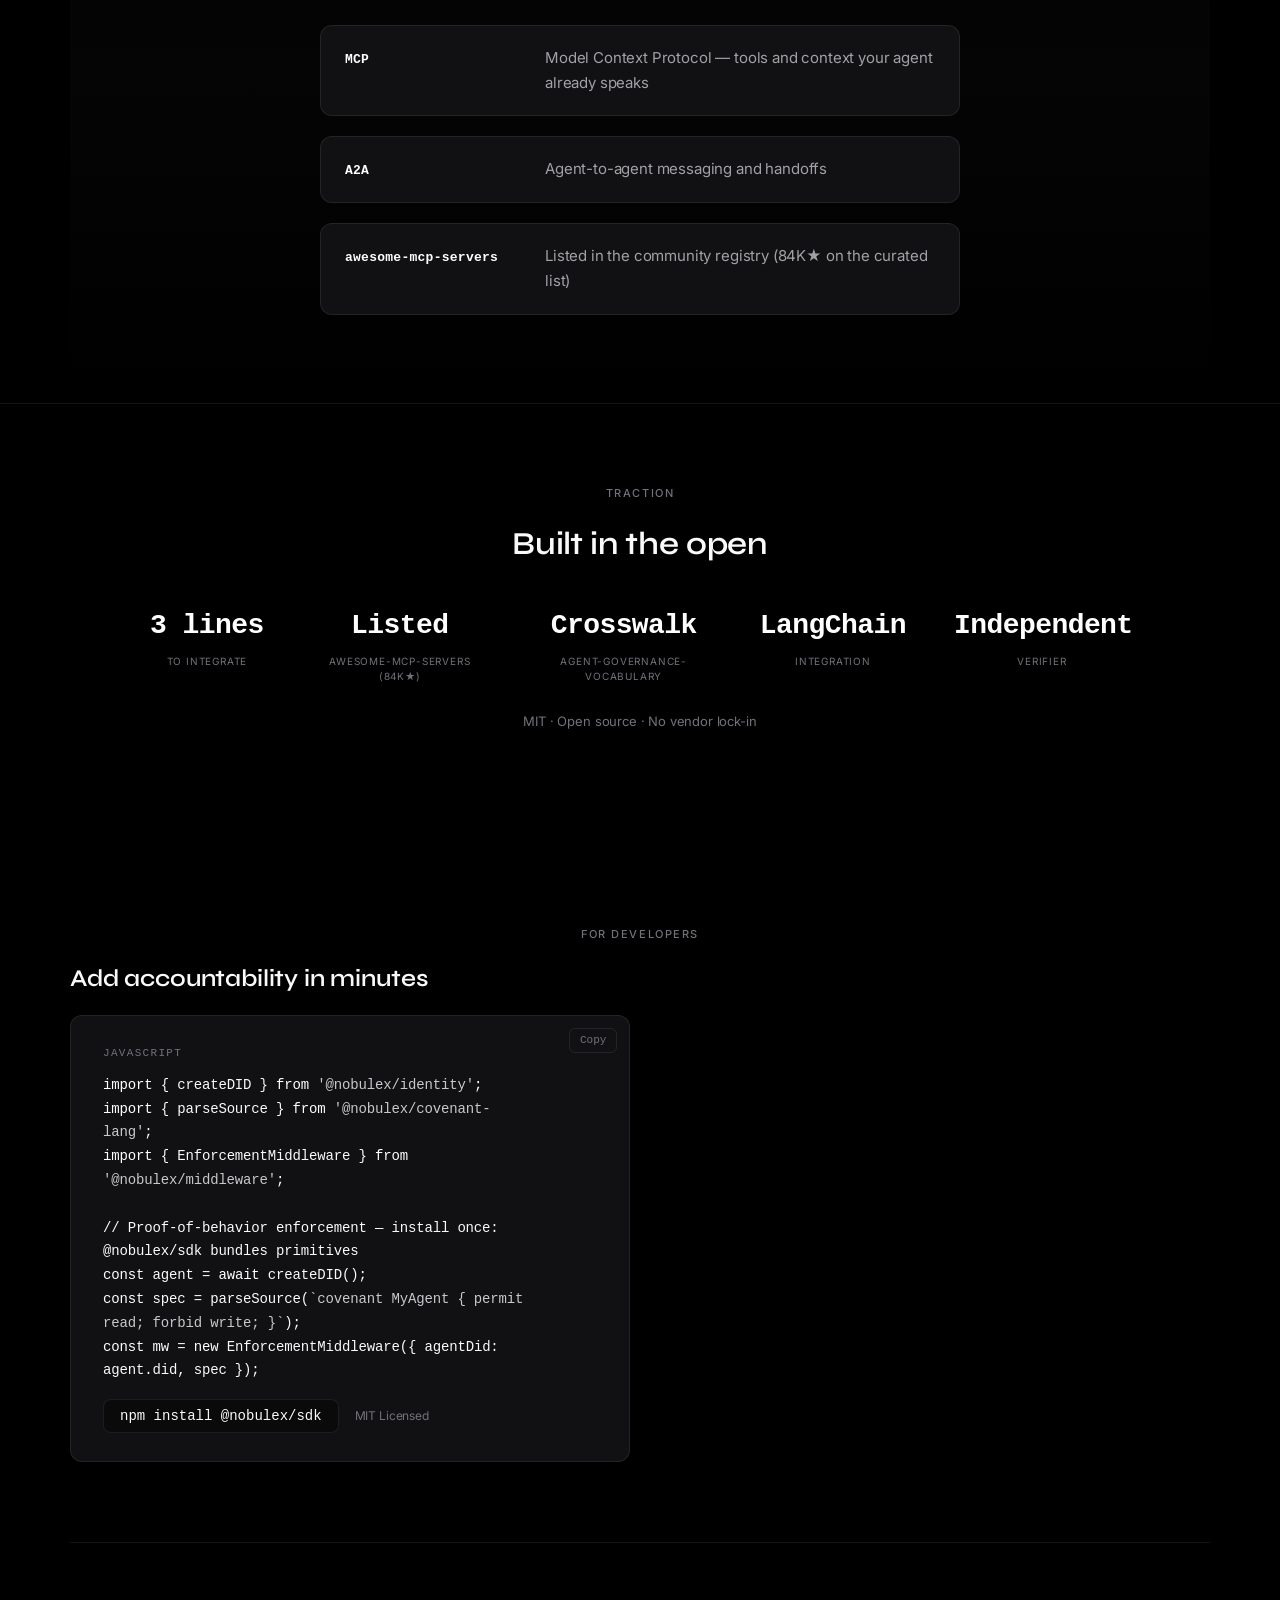
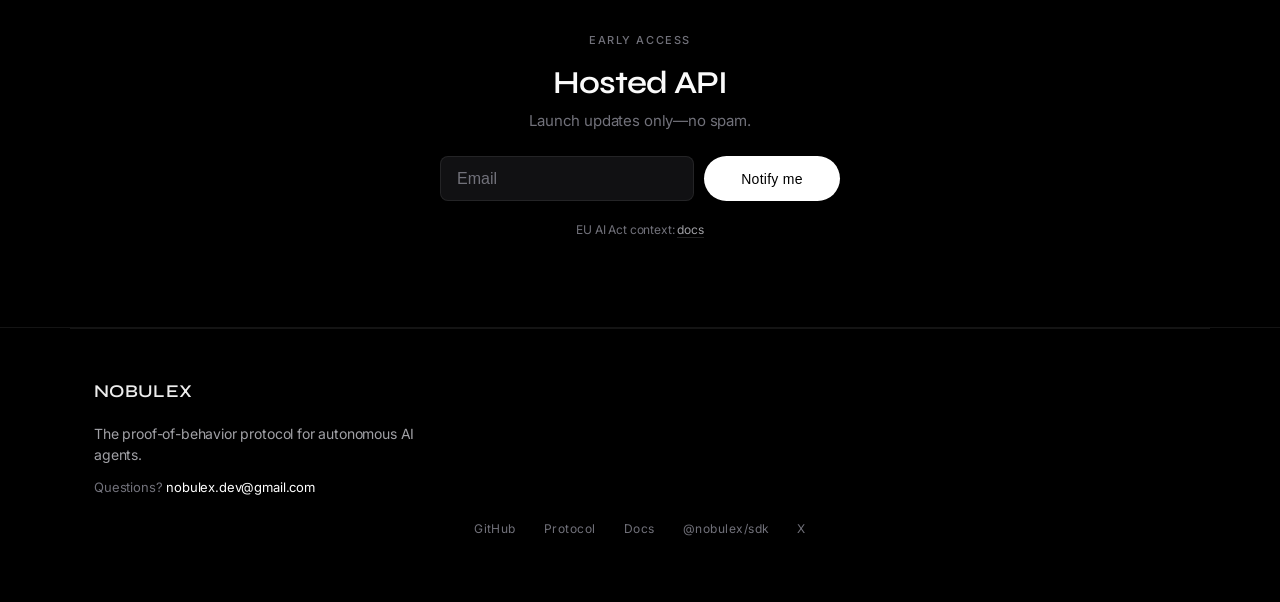
==== commit c7b10ad9: "Hero, waitlist, and traction: tighter copy, mobile CTAs, remove tests stat - Floating hero with shor" ====
--- a/index.html
+++ b/index.html
@@ -45,12 +45,12 @@
         <a href="#guarantee">Guarantee</a>
         <a href="demo.html">Demo</a>
         <a href="#traction">Traction</a>
-        <a href="#pricing">Pricing</a>
+        <a href="#waitlist">Waitlist</a>
         <a href="demo.html">Full demo</a>
         <a href="docs/index.html">Docs</a>
-        <a href="https://github.com/arian-gogani/nobulex" rel="noopener noreferrer">GitHub</a>
-      </div>
-      <a href="mailto:nobulex.dev@gmail.com?subject=Nobulex%20Demo%20Request" class="header__cta">Book a Demo</a>
+        <a href="https://github.com/nobulexdev/nobulex" rel="noopener noreferrer">GitHub</a>
+      </div>
+      <a href="https://github.com/nobulexdev/nobulex#live-demo" class="header__cta" rel="noopener noreferrer">Run the Demo</a>
     </nav>
   </header>
 
@@ -61,20 +61,20 @@
         <video class="hero__video" autoplay muted loop playsinline preload="auto" src="https://videos.pexels.com/video-files/4939677/4939677-uhd_2560_1440_30fps.mp4" poster="images/video-poster.svg"></video>
       </div>
       <div class="hero__bg" aria-hidden="true"></div>
+      <div class="hero__grid" aria-hidden="true"></div>
+      <div class="hero__vignette" aria-hidden="true"></div>
       <div class="hero__inner">
-        <div class="hero__urgency" data-reveal style="display:inline-flex;align-items:center;gap:0.5rem;background:rgba(255,68,68,0.08);border:1px solid rgba(255,68,68,0.25);color:#f44;font-size:0.82rem;font-weight:600;padding:0.45rem 1.1rem;border-radius:100px;margin-bottom:1.5rem"><span style="width:7px;height:7px;background:#f44;border-radius:50%;display:inline-block"></span>EU AI Act high-risk deadline: August 2, 2026</div>
-        <p class="hero__tagline" data-reveal>Every autonomous agent action should be cryptographically verified. That's proof-of-behavior.</p>
-        <p class="hero__tagline hero__tagline--sub" data-reveal>Define behavioral rules. Enforce before execution. Prove compliance with math, not trust.</p>
-        <h1 class="hero__title">
-          <span class="hero__line" data-split="words">Proof of Behavior</span>
-        </h1>
-        <p class="hero__subline" data-reveal>Governance watches. Proof-of-behavior proves.</p>
-        <div class="hero__plain-english" data-reveal>
-          <p><strong>Plain English:</strong> Nobulex sits between your AI agent and the outside world. Before any action goes through, it checks the agent's rules. If the action breaks a rule, it gets blocked. Every decision gets logged in a way that can't be tampered with. And anyone — a regulator, a client, an auditor — can check that log themselves without having to take your word for it.</p>
-        </div>
-        <div class="hero__cta hero__cta-buttons" data-reveal>
-          <a href="mailto:nobulex.dev@gmail.com?subject=Nobulex%20Demo%20Request" class="btn btn--primary">Book a Demo</a>
-          <a href="https://github.com/arian-gogani/nobulex" class="btn btn--ghost" rel="noopener noreferrer">View on GitHub</a>
+        <div class="hero__content" data-reveal>
+          <p class="hero__eyebrow">Early access</p>
+          <h1 class="hero__title">
+            <span class="hero__line" data-split="words">Proof of</span>
+            <span class="hero__line hero__line--accent" data-split="words">Behavior</span>
+          </h1>
+          <p class="hero__hook">Enforce rules before execution. Anyone can verify the log.</p>
+          <div class="hero__cta hero__cta-buttons">
+            <a href="#waitlist" class="btn btn--primary">Join waitlist</a>
+            <a href="https://github.com/nobulexdev/nobulex#live-demo" class="btn btn--ghost" rel="noopener noreferrer">Run demo</a>
+          </div>
         </div>
       </div>
       <div class="hero__scroll-hint" aria-hidden="true">
@@ -118,24 +118,24 @@
             <p>What will it do — and won’t do? Signed, immutable constraints. Only narrowable, never loosened.</p>
           </article>
           <article class="primitive-card">
-            <span class="primitive-card__label">Attestation</span>
-            <h3 class="primitive-card__title">W3C VC</h3>
-            <p>Verifiable credentials. Prove identity and compliance without revealing internals.</p>
-          </article>
-          <article class="primitive-card">
-            <span class="primitive-card__label">Action log</span>
-            <h3 class="primitive-card__title">Hash-chained</h3>
-            <p>Every action logged. Tamper-evident. Audit trail that anyone can verify.</p>
+            <span class="primitive-card__label">Action Log</span>
+            <h3 class="primitive-card__title">Hash-chained record</h3>
+            <p>Every action logged with SHA-256 chain links. Tamper with one entry, the whole chain breaks.</p>
+          </article>
+          <article class="primitive-card">
+            <span class="primitive-card__label">Enforcement</span>
+            <h3 class="primitive-card__title">Pre-execution middleware</h3>
+            <p>Rules checked before the action runs. Forbidden actions never execute.</p>
           </article>
           <article class="primitive-card">
             <span class="primitive-card__label">Verification</span>
-            <h3 class="primitive-card__title">Deterministic</h3>
-            <p>Same inputs, same result. Independent, deterministic verification—no trust in the verifier.</p>
-          </article>
-          <article class="primitive-card">
-            <span class="primitive-card__label">Enforcement</span>
-            <h3 class="primitive-card__title">Staking / slashing</h3>
-            <p>Skin in the game. Violations are costly. Stake at risk aligns behavior with commitments.</p>
+            <h3 class="primitive-card__title">Deterministic proof</h3>
+            <p>Same inputs, same result. Independent, third-party verifiable — no trust in the verifier needed.</p>
+          </article>
+          <article class="primitive-card">
+            <span class="primitive-card__label">Proof</span>
+            <h3 class="primitive-card__title">Attestation + evidence</h3>
+            <p>Portable proof-of-behavior that any counterparty can verify. Includes behavioral attestation records.</p>
           </article>
         </div>
       </div>
@@ -198,10 +198,13 @@
               <span class="demo__terminal-title">nobulex-demo</span>
             </div>
             <div class="demo__terminal-body">
-              <div class="demo__line demo__line--prompt demo__line--visible"><span class="demo__prompt">$</span> mw.execute({ action: 'transfer', params: { amount: 600 } }, ...)</div>
-              <div class="demo__line demo__line--step" data-step="1"><span class="demo__label">Agent:</span> Attempting transfer of $600</div>
-              <div class="demo__line demo__line--step demo__line--blocked" data-step="2"><span class="demo__label">Middleware:</span> <span class="demo__blocked">BLOCKED</span> — covenant: amount > 500</div>
-              <div class="demo__line demo__line--step" data-step="3"><span class="demo__label">Action log:</span> { action: "transfer", amount: 600, result: "blocked", hash: "0x7a3f..." } ✓ verifiable</div>
+              <div class="demo__line demo__line--muted demo__line--visible"><span class="demo__prompt">$</span> <span class="demo__cmd">npx tsx demo/covenant-demo.ts</span></div>
+              <div class="demo__line demo__line--muted demo__line--visible">Creating agents, covenant, middleware…</div>
+              <div class="demo__line demo__line--prompt demo__line--visible"><span class="demo__prompt">$</span> <span class="demo__cmd">mw.execute({ action: 'transfer', params: { amount: 600 } }, ...)</span></div>
+              <div class="demo__line demo__line--step" data-step="1"><span class="demo__label demo__label--agent">agent</span> <span class="demo__out">attempting transfer $600</span></div>
+              <div class="demo__line demo__line--step demo__line--blocked" data-step="2"><span class="demo__label demo__label--mw">middleware</span> <span class="demo__blocked">BLOCKED</span> <span class="demo__out">— covenant forbids amount &gt; 500</span></div>
+              <div class="demo__line demo__line--step" data-step="3"><span class="demo__label demo__label--log">action_log</span> <span class="demo__out">appended entry · chain_hash=0x7a3f… · verifiable</span></div>
+              <div class="demo__line demo__line--step demo__line--ok" data-step="4"><span class="demo__label demo__label--verify">verify(spec, log)</span> <span class="demo__ok">compliant: true</span></div>
             </div>
           </div>
           <div class="demo__actions">
@@ -218,18 +221,17 @@
     <section class="section section--guarantee section--alt" id="guarantee" data-section="guarantee">
       <div class="section__content">
         <p class="section__label section__label--center" data-reveal>TWO-TIER GUARANTEE</p>
-        <h2 class="guarantee__title" data-reveal>Impossible or costly</h2>
+        <h2 class="guarantee__title" data-reveal>Enforcement you can explain</h2>
         <div class="guarantee__grid" data-reveal>
           <article class="guarantee__tier guarantee__tier--1">
             <span class="guarantee__tier-label">Tier 1</span>
-            <h3>Impossible violation</h3>
-            <p>Middleware runs in a TEE. Policy bypass is prevented inside the enforcement boundary (TEE + attestation assumptions).</p>
-            <p class="guarantee__threat-model"><strong>Assumptions &amp; threat model:</strong> We assume the TEE is uncompromised and correctly attests its identity. The enclave intercepts all agent actions before execution; forbidden actions never reach the host. If the enclave is compromised, an attacker could bypass enforcement — attestation lets you verify which software is running. See the <a href="https://github.com/arian-gogani/nobulex/blob/main/PROTOCOL.md" rel="noopener noreferrer">Spec</a> for details.</p>
+            <h3>Blocked before it runs</h3>
+            <p>Rules are enforced before actions leave the protected path—so disallowed behavior doesn’t ship as a normal “successful” action. Details on hardware boundaries and verification are in the <a href="https://github.com/nobulexdev/nobulex/blob/main/PROTOCOL.md" rel="noopener noreferrer">protocol spec</a>.</p>
           </article>
           <article class="guarantee__tier guarantee__tier--2">
             <span class="guarantee__tier-label">Tier 2</span>
-            <h3>Costly violation</h3>
-            <p>Stake at risk. Slashing on breach. Rational agents don’t violate when the cost exceeds the gain.</p>
+            <h3>Costly to cheat</h3>
+            <p>Where full pre-execution blocking isn’t enough, stake and slashing make violations economically irrational—same idea as proof-of-stake, applied to commitments.</p>
           </article>
         </div>
       </div>
@@ -275,6 +277,22 @@
 
     <div class="divider" aria-hidden="true"></div>
 
+    <!-- Ecosystem -->
+    <section class="section section--ecosystem section--alt" id="ecosystem" data-section="ecosystem">
+      <div class="section__content">
+        <p class="section__label section__label--center" data-reveal>ECOSYSTEM</p>
+        <h2 class="ecosystem__title" data-reveal>Who it works with</h2>
+        <p class="ecosystem__intro" data-reveal>Nobulex isn’t a silo—it plugs into the same surfaces agents already use.</p>
+        <ul class="ecosystem__list" data-reveal>
+          <li class="ecosystem__item"><span class="ecosystem__name">MCP</span><span class="ecosystem__desc">Model Context Protocol — tools and context your agent already speaks</span></li>
+          <li class="ecosystem__item"><span class="ecosystem__name">A2A</span><span class="ecosystem__desc">Agent-to-agent messaging and handoffs</span></li>
+          <li class="ecosystem__item"><span class="ecosystem__name">awesome-mcp-servers</span><span class="ecosystem__desc">Listed in the community registry (84K★ on the curated list)</span></li>
+        </ul>
+      </div>
+    </section>
+
+    <div class="divider" aria-hidden="true"></div>
+
     <!-- Traction -->
     <section class="section section--traction" id="traction" data-section="traction">
       <div class="section__content">
@@ -282,8 +300,8 @@
         <h2 class="traction__title" data-reveal>Built in the open</h2>
         <div class="traction__stats" data-reveal>
           <div class="traction__stat"><span class="traction__stat-val">3 lines</span><span class="traction__stat-lbl">To integrate</span></div>
-          <div class="traction__stat"><span class="traction__stat-val">4,237</span><span class="traction__stat-lbl">Tests passing</span></div>
-          <div class="traction__stat"><span class="traction__stat-val">31</span><span class="traction__stat-lbl">npm packages</span></div>
+          <div class="traction__stat"><span class="traction__stat-val">Listed</span><span class="traction__stat-lbl">awesome-mcp-servers (84K★)</span></div>
+          <div class="traction__stat"><span class="traction__stat-val">Crosswalk</span><span class="traction__stat-lbl">agent-governance-vocabulary</span></div>
           <div class="traction__stat"><span class="traction__stat-val">LangChain</span><span class="traction__stat-lbl">Integration</span></div>
           <div class="traction__stat"><span class="traction__stat-val">Independent</span><span class="traction__stat-lbl">Verifier</span></div>
         </div>
@@ -304,69 +322,35 @@
 <span class="token-key">import</span> { parseSource } <span class="token-key">from</span> <span class="token-str">'@nobulex/covenant-lang'</span>;
 <span class="token-key">import</span> { EnforcementMiddleware } <span class="token-key">from</span> <span class="token-str">'@nobulex/middleware'</span>;
 
-<span class="token-cmt">// 3 lines to add proof-of-behavior enforcement</span>
+<span class="token-cmt">// Proof-of-behavior enforcement — install once: @nobulex/sdk bundles primitives</span>
 <span class="token-key">const</span> agent = <span class="token-key">await</span> createDID();
 <span class="token-key">const</span> spec = parseSource(<span class="token-str">`covenant MyAgent { permit read; forbid write; }`</span>);
 <span class="token-key">const</span> mw = <span class="token-key">new</span> EnforcementMiddleware({ agentDid: agent.did, spec });</code></pre>
           <div class="code-block__footer">
-            <button type="button" class="npm-copy" data-copy="npm install @nobulex/identity @nobulex/covenant-lang @nobulex/middleware" aria-label="Copy npm command">npm install @nobulex/identity @nobulex/covenant-lang @nobulex/middleware</button>
+            <button type="button" class="npm-copy" data-copy="npm install @nobulex/sdk" aria-label="Copy npm command">npm install @nobulex/sdk</button>
             <span class="code-block__meta">MIT Licensed</span>
           </div>
         </div>
       </div>
     </section>
+
+    <!-- Waitlist (replaces pricing) -->
+    <section class="section section--waitlist" id="waitlist" data-section="waitlist">
+      <div class="section__content waitlist__content">
+        <p class="section__label section__label--center" data-reveal>EARLY ACCESS</p>
+        <h2 class="waitlist__title" data-reveal>Hosted API</h2>
+        <p class="waitlist__lede" data-reveal>Launch updates only—no spam.</p>
+        <form class="waitlist__form" id="waitlist-form" data-reveal action="#" method="post" novalidate>
+          <label class="visually-hidden" for="waitlist-email">Email</label>
+          <input type="email" id="waitlist-email" name="email" class="waitlist__input" placeholder="Email" required autocomplete="email" />
+          <button type="submit" class="btn btn--primary waitlist__submit">Notify me</button>
+        </form>
+        <p class="waitlist__note" data-reveal>EU AI Act context: <a href="docs/index.html">docs</a></p>
+      </div>
+    </section>
   </main>
 
-
-    <!-- Pricing -->
-    <section class="section section--pricing" id="pricing" data-section="pricing" style="padding:5rem 2rem">
-      <div class="section__content" style="max-width:960px;margin:0 auto">
-        <p class="section__label section__label--center" data-reveal>PRICING</p>
-        <h2 style="text-align:center;margin-bottom:0.5rem" data-reveal>Start free. Scale when ready.</h2>
-        <p style="text-align:center;color:#888;margin-bottom:3rem" data-reveal>EU AI Act Article 12 compliance for your AI agents.</p>
-        <div style="display:grid;grid-template-columns:repeat(auto-fit,minmax(260px,1fr));gap:1.5rem" data-reveal>
-          <div style="background:rgba(255,255,255,0.03);border:1px solid rgba(255,255,255,0.08);border-radius:12px;padding:2rem">
-            <p style="font-size:0.75rem;font-weight:700;letter-spacing:0.1em;text-transform:uppercase;color:#888;margin-bottom:0.5rem">Free</p>
-            <p style="font-size:2.5rem;font-weight:700;margin-bottom:0.25rem">$0</p>
-            <p style="color:#888;font-size:0.9rem;margin-bottom:1.5rem">For testing &amp; evaluation</p>
-            <ul style="list-style:none;display:flex;flex-direction:column;gap:0.6rem;color:#ccc;font-size:0.9rem">
-              <li>✓ 10,000 verifications/month</li>
-              <li>✓ Single agent</li>
-              <li>✓ Hash-chained audit logs</li>
-              <li>✓ Community support</li>
-            </ul>
-          </div>
-          <div style="background:rgba(79,125,249,0.06);border:1px solid rgba(79,125,249,0.3);border-radius:12px;padding:2rem;position:relative">
-            <span style="position:absolute;top:-10px;right:16px;background:#4f7df9;color:#fff;font-size:0.7rem;font-weight:700;padding:0.2rem 0.7rem;border-radius:100px">RECOMMENDED</span>
-            <p style="font-size:0.75rem;font-weight:700;letter-spacing:0.1em;text-transform:uppercase;color:#4f7df9;margin-bottom:0.5rem">Team</p>
-            <p style="font-size:2.5rem;font-weight:700;margin-bottom:0.25rem">$99<span style="font-size:1rem;color:#888">/mo</span></p>
-            <p style="color:#888;font-size:0.9rem;margin-bottom:1.5rem">For teams shipping AI agents</p>
-            <ul style="list-style:none;display:flex;flex-direction:column;gap:0.6rem;color:#ccc;font-size:0.9rem">
-              <li>✓ 100,000 verifications/month</li>
-              <li>✓ Unlimited agents</li>
-              <li>✓ Compliance dashboard</li>
-              <li>✓ Audit-ready reports</li>
-              <li>✓ Email support</li>
-            </ul>
-          </div>
-          <div style="background:rgba(255,255,255,0.03);border:1px solid rgba(255,255,255,0.08);border-radius:12px;padding:2rem">
-            <p style="font-size:0.75rem;font-weight:700;letter-spacing:0.1em;text-transform:uppercase;color:#888;margin-bottom:0.5rem">Enterprise</p>
-            <p style="font-size:2.5rem;font-weight:700;margin-bottom:0.25rem">Custom</p>
-            <p style="color:#888;font-size:0.9rem;margin-bottom:1.5rem">For regulated industries</p>
-            <ul style="list-style:none;display:flex;flex-direction:column;gap:0.6rem;color:#ccc;font-size:0.9rem">
-              <li>✓ Unlimited verifications</li>
-              <li>✓ EU AI Act compliance packs</li>
-              <li>✓ Custom covenants</li>
-              <li>✓ On-prem deployment</li>
-              <li>✓ Dedicated support &amp; SLA</li>
-            </ul>
-            <a href="mailto:nobulex.dev@gmail.com?subject=Nobulex%20Enterprise%20Inquiry" style="display:inline-block;margin-top:1.25rem;color:#4f7df9;font-weight:600;font-size:0.9rem;text-decoration:none">Contact us →</a>
-          </div>
-        </div>
-      </div>
-    </section>
-
-    <div class="divider" aria-hidden="true"></div>
+  <div class="divider" aria-hidden="true"></div>
   <footer class="footer" data-section="footer">
     <div class="footer__brand">
       <h3 class="footer__logo">NOBULEX</h3>
@@ -374,11 +358,10 @@
       <p class="footer__contact">Questions? <a href="mailto:nobulex.dev@gmail.com">nobulex.dev@gmail.com</a></p>
     </div>
     <nav class="footer__nav">
-      <a href="https://github.com/arian-gogani/nobulex" rel="noopener noreferrer">GitHub</a>
-      <a href="https://github.com/arian-gogani/nobulex/blob/main/PROTOCOL.md" rel="noopener noreferrer">Protocol</a>
+      <a href="https://github.com/nobulexdev/nobulex" rel="noopener noreferrer">GitHub</a>
+      <a href="https://github.com/nobulexdev/nobulex/blob/main/PROTOCOL.md" rel="noopener noreferrer">Protocol</a>
       <a href="docs/index.html">Docs</a>
       <a href="https://www.npmjs.com/package/@nobulex/sdk" rel="noopener noreferrer">@nobulex/sdk</a>
-      <a href="https://www.npmjs.com/org/nobulex" rel="noopener noreferrer">npm org</a>
       <a href="https://x.com/nobulexlabs" rel="noopener noreferrer">X</a>
     </nav>
   </footer>
--- a/styles.css
+++ b/styles.css
@@ -28,14 +28,14 @@
   --radius-lg: 12px;
   --radius-xl: 20px;
   --radius-pill: 9999px;
-  --font-sans: -apple-system, BlinkMacSystemFont, "Inter", "Helvetica Neue", sans-serif;
-  --font-display: -apple-system, BlinkMacSystemFont, "Inter", "Helvetica Neue", sans-serif;
+  --font-sans: "Inter", -apple-system, BlinkMacSystemFont, "Helvetica Neue", sans-serif;
+  --font-display: "Syne", "Inter", -apple-system, BlinkMacSystemFont, sans-serif;
   --font-mono: ui-monospace, "SF Mono", "Menlo", "Monaco", "Consolas", monospace;
   --ease: cubic-bezier(0.25, 0.1, 0.25, 1);
   --ease-out: cubic-bezier(0.16, 1, 0.3, 1);
   --ease-spring: cubic-bezier(0.34, 1.56, 0.64, 1);
-  --w: min(92vw, 1100px);
-  --section-padding: 5rem 1.5rem;
+  --w: min(92vw, 1140px);
+  --section-padding: 5.5rem 1.75rem;
   --space-xs: 0.25rem;
   --space-sm: 0.5rem;
   --space-md: 1rem;
@@ -73,9 +73,9 @@
 body {
   font-family: var(--font-sans);
   font-size: 16px;
-  line-height: 1.5;
+  line-height: 1.65;
   font-weight: 400;
-  letter-spacing: -0.015em;
+  letter-spacing: -0.01em;
   color: var(--text);
   background: var(--bg);
   -webkit-font-smoothing: antialiased;
@@ -303,13 +303,13 @@
   justify-content: center;
   align-items: center;
   position: relative;
-  padding: 5rem 1.5rem 4rem;
+  padding: 5.5rem 1.75rem 4.5rem;
   overflow: hidden;
 }
 
 @media (min-width: 768px) {
   .hero {
-    padding: 6rem 1.5rem 5rem;
+    padding: 6.5rem 2rem 5rem;
   }
 }
 
@@ -338,19 +338,73 @@
   inset: 0;
   z-index: 1;
   background:
-    linear-gradient(180deg, rgba(0, 0, 0, 0.4) 0%, rgba(0, 0, 0, 0.6) 100%),
+    linear-gradient(180deg, rgba(0, 0, 0, 0.45) 0%, rgba(0, 0, 0, 0.72) 100%),
     radial-gradient(ellipse 100% 80% at 50% -30%, var(--accent-muted) 0%, transparent 55%),
-    radial-gradient(ellipse 60% 50% at 90% 30%, rgba(255, 255, 255, 0.03) 0%, transparent 50%),
-    radial-gradient(ellipse 50% 40% at 10% 60%, rgba(255, 255, 255, 0.02) 0%, transparent 50%);
+    radial-gradient(ellipse 60% 50% at 90% 30%, rgba(255, 255, 255, 0.04) 0%, transparent 50%),
+    radial-gradient(ellipse 50% 40% at 10% 60%, rgba(255, 255, 255, 0.03) 0%, transparent 50%);
   pointer-events: none;
 }
 
+.hero__grid {
+  position: absolute;
+  inset: 0;
+  z-index: 2;
+  background-image:
+    linear-gradient(rgba(255, 255, 255, 0.028) 1px, transparent 1px),
+    linear-gradient(90deg, rgba(255, 255, 255, 0.028) 1px, transparent 1px);
+  background-size: 72px 72px;
+  mask-image: radial-gradient(ellipse 75% 65% at 50% 42%, #000 15%, transparent 72%);
+  -webkit-mask-image: radial-gradient(ellipse 75% 65% at 50% 42%, #000 15%, transparent 72%);
+  pointer-events: none;
+}
+
+.hero__vignette {
+  position: absolute;
+  inset: 0;
+  z-index: 3;
+  background: radial-gradient(ellipse 90% 75% at 50% 50%, transparent 0%, rgba(0, 0, 0, 0.55) 100%);
+  pointer-events: none;
+}
+
 .hero__inner {
   text-align: center;
-  max-width: 720px;
+  max-width: min(44rem, 100%);
   position: relative;
   z-index: 5;
-  padding: 0 1rem;
+  padding: 0 clamp(1rem, 4vw, 1.5rem);
+}
+
+.hero__content {
+  position: relative;
+  max-width: 38rem;
+  margin-left: auto;
+  margin-right: auto;
+  padding: 0;
+  animation: heroContentIn 0.95s var(--ease-out) both;
+}
+
+@keyframes heroContentIn {
+  from {
+    opacity: 0;
+    transform: translateY(10px);
+  }
+  to {
+    opacity: 1;
+    transform: translateY(0);
+  }
+}
+
+.hero__eyebrow {
+  font-family: var(--font-mono);
+  font-size: 0.625rem;
+  font-weight: 500;
+  letter-spacing: 0.18em;
+  text-transform: uppercase;
+  color: rgba(244, 244, 245, 0.72);
+  margin: 0 auto 1.5rem;
+  max-width: 36em;
+  line-height: 1.7;
+  text-shadow: 0 1px 24px rgba(0, 0, 0, 0.55);
 }
 
 .hero__badge {
@@ -522,10 +576,23 @@
 .hero__title {
   font-family: var(--font-display);
   font-weight: 600;
-  font-size: clamp(2.75rem, 7vw, 4.75rem);
-  line-height: 1.05;
-  letter-spacing: -0.035em;
-  margin-bottom: 1rem;
+  font-size: clamp(2.65rem, 8vw, 5rem);
+  line-height: 1.02;
+  letter-spacing: -0.038em;
+  margin: 0 0 1.5rem;
+  color: var(--text);
+  text-shadow:
+    0 0 80px rgba(0, 0, 0, 0.75),
+    0 2px 3px rgba(0, 0, 0, 0.45),
+    0 12px 48px rgba(0, 0, 0, 0.5);
+}
+
+.hero__title .hero__line {
+  display: block;
+}
+
+.hero__title .hero__line + .hero__line {
+  margin-top: 0.06em;
 }
 
 .hero__line {
@@ -763,7 +830,7 @@
 
 @media (min-width: 900px) {
   .section {
-    padding: 6.5rem 1.5rem;
+    padding: 7rem 2rem;
   }
 }
 
@@ -780,7 +847,7 @@
   letter-spacing: 0.14em;
   text-transform: uppercase;
   color: var(--text-muted);
-  margin-bottom: 0.875rem;
+  margin-bottom: 1rem;
   font-weight: 500;
 }
 
@@ -842,7 +909,9 @@
 #primitives,
 #how-it-works,
 #guarantee,
+#ecosystem,
 #traction,
+#waitlist,
 #get-started,
 #manifesto,
 #regulatory,
@@ -855,10 +924,10 @@
   font-family: var(--font-display);
   font-size: clamp(1.875rem, 3.5vw, 2.5rem);
   font-weight: 600;
-  letter-spacing: -0.03em;
-  line-height: 1.12;
-  color: var(--text);
-  margin-bottom: 1.5rem;
+  letter-spacing: -0.025em;
+  line-height: 1.18;
+  color: var(--text);
+  margin-bottom: 2rem;
   text-align: center;
 }
 
@@ -918,15 +987,15 @@
 }
 
 .problem__content {
-  max-width: 52ch;
+  max-width: 58ch;
   margin: 0 auto 1.5rem;
 }
 
 .problem__content p {
-  margin-bottom: 1rem;
-  color: var(--text-secondary);
-  font-size: 0.9375rem;
-  line-height: 1.7;
+  margin-bottom: 1.35rem;
+  color: var(--text-secondary);
+  font-size: 1rem;
+  line-height: 1.78;
 }
 
 .problem__fear {
@@ -1090,6 +1159,62 @@
   text-transform: uppercase;
   color: var(--text-muted);
   margin-bottom: 0.75rem;
+}
+
+.code-block__tabs {
+  display: flex;
+  gap: 0;
+  margin-bottom: 1rem;
+  border-bottom: 1px solid var(--border);
+}
+
+.code-block__tab {
+  padding: 0.5rem 1rem;
+  font-family: var(--font-mono);
+  font-size: 0.75rem;
+  font-weight: 500;
+  letter-spacing: 0.06em;
+  color: var(--text-muted);
+  background: none;
+  border: none;
+  border-bottom: 2px solid transparent;
+  cursor: pointer;
+  transition: color 0.2s var(--ease), border-color 0.2s var(--ease);
+}
+
+.code-block__tab:hover {
+  color: var(--text);
+}
+
+.code-block__tab--active {
+  color: var(--text);
+  border-bottom-color: var(--accent, #646cff);
+}
+
+.code-block__panel {
+  display: none;
+}
+
+.code-block__panel--active {
+  display: block;
+}
+
+.code-block__badges {
+  display: flex;
+  gap: 0.5rem;
+  margin-top: 0.75rem;
+  flex-wrap: wrap;
+}
+
+.code-block__badge {
+  font-size: 0.6875rem;
+  font-weight: 500;
+  letter-spacing: 0.04em;
+  color: var(--text-muted);
+  background: rgba(255, 255, 255, 0.06);
+  border: 1px solid var(--border);
+  border-radius: 999px;
+  padding: 0.25rem 0.75rem;
 }
 
 .code-block__footer {
@@ -1196,12 +1321,12 @@
 }
 
 .code-block:hover {
-  border-color: rgba(0, 212, 255, 0.2);
+  border-color: rgba(255, 255, 255, 0.14);
   box-shadow: 0 0 24px var(--accent-muted);
 }
 
 .code-block .token-str {
-  color: #7dd3fc;
+  color: #c8c8cc;
 }
 
 .code-cursor {
@@ -2753,6 +2878,21 @@
   max-width: 40ch;
 }
 
+.footer__contact {
+  font-size: 0.8125rem;
+  color: var(--text-muted);
+  margin: 0.75rem 0 0;
+}
+
+.footer__contact a {
+  color: var(--accent);
+  text-decoration: none;
+}
+
+.footer__contact a:hover {
+  text-decoration: underline;
+}
+
 .footer__nav {
   display: flex;
   gap: 1.75rem;
@@ -2905,26 +3045,105 @@
   outline-offset: 2px;
 }
 
-/* ——— Redesign: Hero tagline & subline ——— */
+/* ——— Hero: floating hook + Proof of Behavior ——— */
+.hero__hook {
+  font-family: var(--font-sans);
+  font-size: clamp(1rem, 1.9vw, 1.15rem);
+  font-weight: 500;
+  letter-spacing: -0.015em;
+  line-height: 1.52;
+  color: rgba(250, 250, 250, 0.95);
+  max-width: 22em;
+  margin: 0 auto 1.4rem;
+  text-wrap: balance;
+  text-shadow:
+    0 1px 32px rgba(0, 0, 0, 0.65),
+    0 0 1px rgba(0, 0, 0, 0.8);
+}
+
+.hero__inner .hero__cta-buttons {
+  margin-bottom: 0;
+}
+
+@media (max-width: 540px) {
+  .hero {
+    padding: 4.75rem 1rem 3.25rem;
+    min-height: min(100dvh, 920px);
+  }
+
+  .hero__eyebrow {
+    font-size: 0.6rem;
+    letter-spacing: 0.16em;
+    margin-bottom: 1.15rem;
+  }
+
+  .hero__title {
+    font-size: clamp(2.35rem, 12vw, 3.25rem);
+    margin-bottom: 1.15rem;
+  }
+
+  .hero__hook {
+    font-size: 1rem;
+    line-height: 1.5;
+    max-width: 20rem;
+    margin-bottom: 1.35rem;
+  }
+
+  .hero__cta-buttons {
+    flex-direction: column;
+    align-items: stretch;
+    width: 100%;
+    max-width: 18rem;
+    margin-left: auto;
+    margin-right: auto;
+  }
+
+  .hero__cta-buttons .btn {
+    width: 100%;
+    justify-content: center;
+  }
+}
+
+/* Legacy hero classes (unused but kept if referenced) */
 .hero__tagline {
   font-size: 0.75rem;
   letter-spacing: 0.12em;
   text-transform: uppercase;
   color: var(--text-muted);
   margin-bottom: 1.5rem;
+  line-height: 1.6;
+}
+.hero__tagline--sub {
+  margin-bottom: 0.875rem;
+  letter-spacing: 0.08em;
   max-width: 44ch;
   margin-left: auto;
   margin-right: auto;
-  line-height: 1.6;
-}
-
+  line-height: 1.72;
+}
+
+.hero__plain-english {
+  max-width: 36em;
+  margin: 0 auto 2.25rem;
+  padding: 1.25rem 1.5rem;
+  background: rgba(255, 255, 255, 0.03);
+  border: 1px solid var(--border);
+  border-radius: var(--radius-md);
+}
+.hero__plain-english p {
+  font-size: 0.9375rem;
+  color: var(--text-muted);
+  line-height: 1.72;
+  margin: 0;
+}
 .hero__subline {
-  font-size: 1.1875rem;
-  color: var(--text-secondary);
-  line-height: 1.65;
+  font-size: 1.125rem;
+  color: var(--text-muted);
+  line-height: 1.58;
   max-width: 34em;
-  margin: 0 auto 2.25rem;
-  letter-spacing: -0.01em;
+  margin: 0 auto 2rem;
+  letter-spacing: 0.03em;
+  text-transform: uppercase;
 }
 
 .problem__until {
@@ -2937,7 +3156,7 @@
 
 /* ——— Six Primitives ——— */
 .section--primitives {
-  padding: 5rem 1.5rem;
+  padding: 5.5rem 1.75rem;
 }
 
 .primitives__title {
@@ -2946,19 +3165,30 @@
   font-weight: 600;
   color: var(--text);
   text-align: center;
-  margin-bottom: 2.5rem;
+  margin-bottom: 1rem;
+  line-height: 1.2;
+}
+.primitives__unify {
+  text-align: center;
+  font-size: 1.0625rem;
+  color: var(--text-secondary);
+  margin-bottom: 2.75rem;
+  line-height: 1.65;
+  max-width: 42ch;
+  margin-left: auto;
+  margin-right: auto;
 }
 
 .primitives__grid {
   display: grid;
   grid-template-columns: repeat(3, 1fr);
-  gap: 1.25rem;
-  max-width: 1000px;
+  gap: 1.75rem;
+  max-width: 1040px;
   margin: 0 auto;
 }
 
 .primitive-card {
-  padding: 2rem 1.5rem;
+  padding: 2.25rem 1.75rem;
   background: var(--bg-card);
   border: 1px solid var(--border);
   border-radius: var(--radius-lg);
@@ -2984,13 +3214,13 @@
   font-size: 1rem;
   font-weight: 600;
   color: var(--accent);
-  margin-bottom: 0.5rem;
+  margin-bottom: 0.65rem;
 }
 
 .primitive-card p {
-  font-size: 0.8125rem;
-  color: var(--text-secondary);
-  line-height: 1.55;
+  font-size: 0.875rem;
+  color: var(--text-secondary);
+  line-height: 1.68;
   margin: 0;
 }
 
@@ -3014,6 +3244,277 @@
 .flow__content {
   max-width: 1000px;
   margin: 0 auto;
+}
+
+/* ——— Demo (see it fail closed) ——— */
+.section--demo {
+  padding: 5rem 1.5rem;
+}
+.demo__title {
+  font-family: var(--font-display);
+  font-size: clamp(1.125rem, 2.5vw, 1.5rem);
+  font-weight: 600;
+  color: var(--text);
+  text-align: center;
+  margin-bottom: 2rem;
+  max-width: 560px;
+  margin-left: auto;
+  margin-right: auto;
+}
+.demo__wrap {
+  max-width: 640px;
+  margin: 0 auto;
+}
+.demo__terminal {
+  background: rgba(0, 0, 0, 0.6);
+  border: 1px solid var(--border);
+  border-radius: var(--radius-lg);
+  overflow: hidden;
+  font-family: var(--font-mono);
+}
+.demo__terminal-header {
+  display: flex;
+  align-items: center;
+  gap: 0.5rem;
+  padding: 0.75rem 1rem;
+  background: rgba(255, 255, 255, 0.04);
+  border-bottom: 1px solid var(--border);
+}
+.demo__terminal-dot {
+  width: 10px;
+  height: 10px;
+  border-radius: 50%;
+  background: rgba(255, 255, 255, 0.2);
+}
+.demo__terminal-dot:nth-child(1) { background: #ff5f56; }
+.demo__terminal-dot:nth-child(2) { background: #ffbd2e; }
+.demo__terminal-dot:nth-child(3) { background: #27c93f; }
+.demo__terminal-title {
+  margin-left: 0.5rem;
+  font-size: 0.75rem;
+  color: var(--text-muted);
+}
+.demo__terminal-body {
+  padding: 1.5rem 1.75rem;
+  font-size: 0.8125rem;
+  line-height: 1.85;
+}
+.demo__line.demo__line--prompt {
+  opacity: 1;
+}
+.demo__line--muted {
+  color: var(--text-muted);
+  opacity: 0.9;
+}
+
+.demo__cmd {
+  color: #c8c8cc;
+}
+
+.demo__line.demo__line--step {
+  opacity: 0;
+  transform: translateY(4px);
+  transition: opacity 0.35s ease, transform 0.35s ease;
+}
+.demo__line.demo__line--visible {
+  opacity: 1;
+  transform: translateY(0);
+}
+.demo__line.demo__line--blocked.demo__line--visible .demo__blocked {
+  color: #f87171;
+  font-weight: 600;
+}
+.demo__line--ok.demo__line--visible .demo__ok {
+  color: #4ade80;
+  font-weight: 600;
+}
+.demo__prompt {
+  color: var(--accent);
+  margin-right: 0.5rem;
+}
+.demo__label {
+  color: var(--text-muted);
+  margin-right: 0.5rem;
+}
+.demo__label--agent {
+  color: #a8a8b0;
+}
+.demo__label--mw {
+  color: #fdba74;
+}
+.demo__label--log {
+  color: #c4b5fd;
+}
+.demo__label--verify {
+  color: #86efac;
+}
+.demo__out {
+  color: var(--text-secondary);
+}
+.demo__actions {
+  display: flex;
+  align-items: center;
+  justify-content: center;
+  gap: 1rem;
+  margin-top: 1.25rem;
+  flex-wrap: wrap;
+}
+.demo__run {
+  padding: 0.6rem 1.5rem;
+  font-size: 0.8125rem;
+  font-weight: 500;
+  color: var(--text);
+  background: rgba(255, 255, 255, 0.06);
+  border: 1px solid var(--border);
+  border-radius: var(--radius-md);
+  cursor: pointer;
+  transition: border-color 0.2s, background 0.2s;
+}
+.demo__run:hover {
+  background: rgba(255, 255, 255, 0.1);
+  border-color: var(--border-hover);
+}
+.demo__run:disabled {
+  opacity: 0.6;
+  cursor: not-allowed;
+}
+.demo__full-link {
+  font-size: 0.8125rem;
+  color: var(--accent);
+  text-decoration: none;
+}
+.demo__full-link:hover {
+  text-decoration: underline;
+}
+
+/* Interactive Live Demo */
+.section--trydemo {
+  padding: 5rem 1.5rem;
+}
+.trydemo__title {
+  font-family: var(--font-display);
+  font-size: clamp(1.75rem, 3.5vw, 2.25rem);
+  font-weight: 600;
+  letter-spacing: -0.02em;
+  color: var(--text);
+  text-align: center;
+  margin-bottom: 2.5rem;
+}
+.trydemo__wrap {
+  max-width: 860px;
+  margin: 0 auto;
+  display: grid;
+  grid-template-columns: 1fr 1fr;
+  gap: 2rem;
+  align-items: start;
+}
+.trydemo__terminal {
+  background: rgba(0, 0, 0, 0.6);
+  border: 1px solid var(--border);
+  border-radius: var(--radius-lg);
+  overflow: hidden;
+}
+.trydemo__terminal-header {
+  display: flex;
+  align-items: center;
+  gap: 0.5rem;
+  padding: 0.75rem 1rem;
+  background: rgba(255, 255, 255, 0.04);
+  border-bottom: 1px solid var(--border);
+}
+.trydemo__terminal-title {
+  margin-left: 0.5rem;
+  font-size: 0.75rem;
+  color: var(--text-muted);
+  font-family: var(--font-mono);
+}
+.trydemo__code {
+  padding: 1.25rem 1.5rem;
+  font-family: var(--font-mono);
+  font-size: 0.875rem;
+  line-height: 1.9;
+  color: var(--text);
+  margin: 0;
+  overflow-x: auto;
+}
+.trydemo__code code {
+  font-family: inherit;
+}
+.trydemo__buttons {
+  display: flex;
+  flex-direction: column;
+  gap: 0.75rem;
+}
+.trydemo__btn {
+  padding: 0.75rem 1.25rem;
+  font-size: 0.875rem;
+  font-weight: 500;
+  font-family: var(--font-mono);
+  color: var(--text);
+  background: rgba(255, 255, 255, 0.04);
+  border: 1px solid var(--border);
+  border-radius: var(--radius);
+  cursor: pointer;
+  transition: background 0.15s var(--ease), border-color 0.15s var(--ease), transform 0.1s var(--ease);
+  text-align: left;
+}
+.trydemo__btn:hover {
+  background: rgba(255, 255, 255, 0.08);
+  border-color: var(--border-hover);
+}
+.trydemo__btn:active {
+  transform: scale(0.98);
+}
+.trydemo__result {
+  margin-top: 1.25rem;
+  min-height: 72px;
+}
+.trydemo__result-card {
+  padding: 1rem 1.25rem;
+  border-radius: var(--radius);
+  font-family: var(--font-mono);
+  font-size: 0.8125rem;
+  line-height: 1.6;
+  animation: trydemoFadeIn 0.25s var(--ease-out) both;
+}
+@keyframes trydemoFadeIn {
+  from {
+    opacity: 0;
+    transform: translateY(6px);
+  }
+  to {
+    opacity: 1;
+    transform: translateY(0);
+  }
+}
+.trydemo__result-card--allowed {
+  background: rgba(34, 197, 94, 0.1);
+  border: 1px solid rgba(34, 197, 94, 0.25);
+}
+.trydemo__result-card--blocked {
+  background: rgba(248, 113, 113, 0.1);
+  border: 1px solid rgba(248, 113, 113, 0.25);
+}
+.trydemo__verdict {
+  font-weight: 700;
+  font-size: 0.9375rem;
+  display: block;
+  margin-bottom: 0.25rem;
+}
+.trydemo__verdict--allowed {
+  color: #4ade80;
+}
+.trydemo__verdict--blocked {
+  color: #f87171;
+}
+.trydemo__detail {
+  color: var(--text-secondary);
+}
+
+@media (max-width: 640px) {
+  .trydemo__wrap {
+    grid-template-columns: 1fr;
+  }
 }
 
 .flow__title {
@@ -3088,7 +3589,7 @@
   font-size: 0.8125rem;
   font-weight: 500;
   color: var(--text);
-  line-height: 1.35;
+  line-height: 1.5;
   margin: 0;
 }
 
@@ -3195,19 +3696,247 @@
   font-size: 1.125rem;
   font-weight: 600;
   color: var(--text);
-  margin-bottom: 0.5rem;
+  margin-bottom: 0.65rem;
 }
 
 .guarantee__tier p {
   font-size: 0.875rem;
   color: var(--text-secondary);
-  line-height: 1.55;
-  margin: 0;
+  line-height: 1.68;
+}
+.guarantee__threat-model {
+  margin-top: 1rem;
+  font-size: 0.8125rem;
+  color: var(--text-muted);
+  line-height: 1.65;
+}
+.guarantee__threat-model a {
+  color: var(--text-secondary);
+  text-decoration: underline;
+  text-underline-offset: 2px;
 }
 
 @media (max-width: 600px) {
   .guarantee__grid {
     grid-template-columns: 1fr;
+  }
+}
+
+/* ——— Compare (vs guardrails) ——— */
+.section--compare {
+  padding: 5rem 1.5rem;
+}
+.compare__title {
+  font-family: var(--font-display);
+  font-size: clamp(1.5rem, 3vw, 2rem);
+  font-weight: 600;
+  color: var(--text);
+  text-align: center;
+  margin-bottom: 2rem;
+}
+.compare__table-wrap {
+  max-width: 720px;
+  margin: 0 auto;
+  overflow-x: auto;
+}
+.compare__table {
+  width: 100%;
+  border-collapse: collapse;
+  font-size: 0.875rem;
+}
+.compare__table th,
+.compare__table td {
+  padding: 0.9rem 1.15rem;
+  text-align: left;
+  border-bottom: 1px solid var(--border);
+}
+.compare__table th {
+  font-weight: 600;
+  color: var(--text);
+  background: rgba(255, 255, 255, 0.02);
+}
+.compare__table td:first-child {
+  font-weight: 500;
+  color: var(--text-secondary);
+  width: 28%;
+}
+.compare__table td:nth-child(2) {
+  color: var(--text-muted);
+}
+.compare__table td:nth-child(3) {
+  color: var(--text);
+}
+
+/* ——— Ecosystem ——— */
+.section--ecosystem {
+  padding: 5.5rem 1.75rem;
+}
+
+.ecosystem__title {
+  font-family: var(--font-display);
+  font-size: clamp(1.5rem, 3vw, 2rem);
+  font-weight: 600;
+  text-align: center;
+  margin-bottom: 0.75rem;
+  color: var(--text);
+}
+
+.ecosystem__intro {
+  text-align: center;
+  color: var(--text-secondary);
+  font-size: 1.0625rem;
+  line-height: 1.65;
+  max-width: 40ch;
+  margin: 0 auto 2.5rem;
+}
+
+.ecosystem__list {
+  list-style: none;
+  max-width: 640px;
+  margin: 0 auto;
+  padding: 0;
+  display: flex;
+  flex-direction: column;
+  gap: 1.25rem;
+}
+
+.ecosystem__item {
+  display: grid;
+  grid-template-columns: minmax(0, 11rem) 1fr;
+  gap: 1rem 1.5rem;
+  padding: 1.25rem 1.5rem;
+  background: var(--bg-card);
+  border: 1px solid var(--border);
+  border-radius: var(--radius-lg);
+  align-items: baseline;
+}
+
+.ecosystem__name {
+  font-family: var(--font-mono);
+  font-size: 0.8125rem;
+  font-weight: 600;
+  color: var(--accent);
+  letter-spacing: 0.02em;
+}
+
+.ecosystem__desc {
+  font-size: 0.9375rem;
+  color: var(--text-secondary);
+  line-height: 1.65;
+  margin: 0;
+}
+
+@media (max-width: 600px) {
+  .ecosystem__item {
+    grid-template-columns: 1fr;
+    gap: 0.5rem;
+  }
+}
+
+/* ——— Waitlist (replaces SaaS pricing) ——— */
+.section--waitlist {
+  padding: clamp(3.5rem, 8vw, 5.5rem) clamp(1rem, 4vw, 1.75rem);
+  background: var(--bg);
+  border-top: 1px solid var(--border);
+}
+
+.waitlist__content {
+  max-width: 400px;
+  margin: 0 auto;
+  text-align: center;
+}
+
+.waitlist__title {
+  font-family: var(--font-display);
+  font-size: clamp(1.65rem, 4.5vw, 2rem);
+  font-weight: 600;
+  color: var(--text);
+  margin-bottom: 0.5rem;
+  letter-spacing: -0.03em;
+  line-height: 1.15;
+}
+
+.waitlist__lede {
+  font-size: 0.9375rem;
+  color: var(--text-muted);
+  line-height: 1.45;
+  margin-bottom: 1.5rem;
+}
+
+.waitlist__form {
+  display: flex;
+  flex-wrap: wrap;
+  gap: 0.6rem;
+  justify-content: center;
+  align-items: stretch;
+  margin-bottom: 1.25rem;
+}
+
+.waitlist__input {
+  flex: 1 1 200px;
+  min-width: 0;
+  padding: 0.8rem 1rem;
+  font-size: 1rem;
+  color: var(--text);
+  background: var(--bg-card);
+  border: 1px solid var(--border);
+  border-radius: var(--radius);
+  outline: none;
+  transition: border-color 0.2s var(--ease);
+}
+
+.waitlist__input::placeholder {
+  color: var(--text-muted);
+}
+
+.waitlist__input:focus {
+  border-color: var(--border-hover);
+}
+
+.waitlist__submit {
+  flex: 0 0 auto;
+  min-width: 8.5rem;
+}
+
+.waitlist__note {
+  font-size: 0.75rem;
+  color: var(--text-muted);
+  line-height: 1.5;
+  margin: 0;
+  text-align: center;
+}
+
+.waitlist__note a {
+  color: var(--text-secondary);
+  text-decoration: none;
+  border-bottom: 1px solid rgba(255, 255, 255, 0.12);
+  transition: color 0.2s var(--ease), border-color 0.2s var(--ease);
+}
+
+.waitlist__note a:hover {
+  color: var(--text);
+  border-bottom-color: rgba(255, 255, 255, 0.28);
+}
+
+.visually-hidden {
+  position: absolute;
+  width: 1px;
+  height: 1px;
+  padding: 0;
+  margin: -1px;
+  overflow: hidden;
+  clip: rect(0, 0, 0, 0);
+  white-space: nowrap;
+  border: 0;
+}
+
+@media (max-width: 500px) {
+  .waitlist__form {
+    flex-direction: column;
+  }
+
+  .waitlist__submit {
+    width: 100%;
   }
 }
 
@@ -3235,6 +3964,7 @@
 
 .traction__stat {
   text-align: center;
+  max-width: 11rem;
 }
 
 .traction__stat-val {
@@ -3248,10 +3978,13 @@
 }
 
 .traction__stat-lbl {
-  font-size: 0.6875rem;
-  letter-spacing: 0.12em;
+  font-size: 0.625rem;
+  letter-spacing: 0.08em;
   text-transform: uppercase;
   color: var(--text-muted);
+  line-height: 1.45;
+  display: block;
+  margin-top: 0.25rem;
 }
 
 .traction__meta {
@@ -3269,6 +4002,11 @@
     animation-duration: 0.01ms !important;
     animation-iteration-count: 1 !important;
     transition-duration: 0.05ms !important;
+  }
+  .hero__content {
+    animation: none !important;
+    opacity: 1 !important;
+    transform: none !important;
   }
   .hero__leading .char,
   .hero__tag .char,
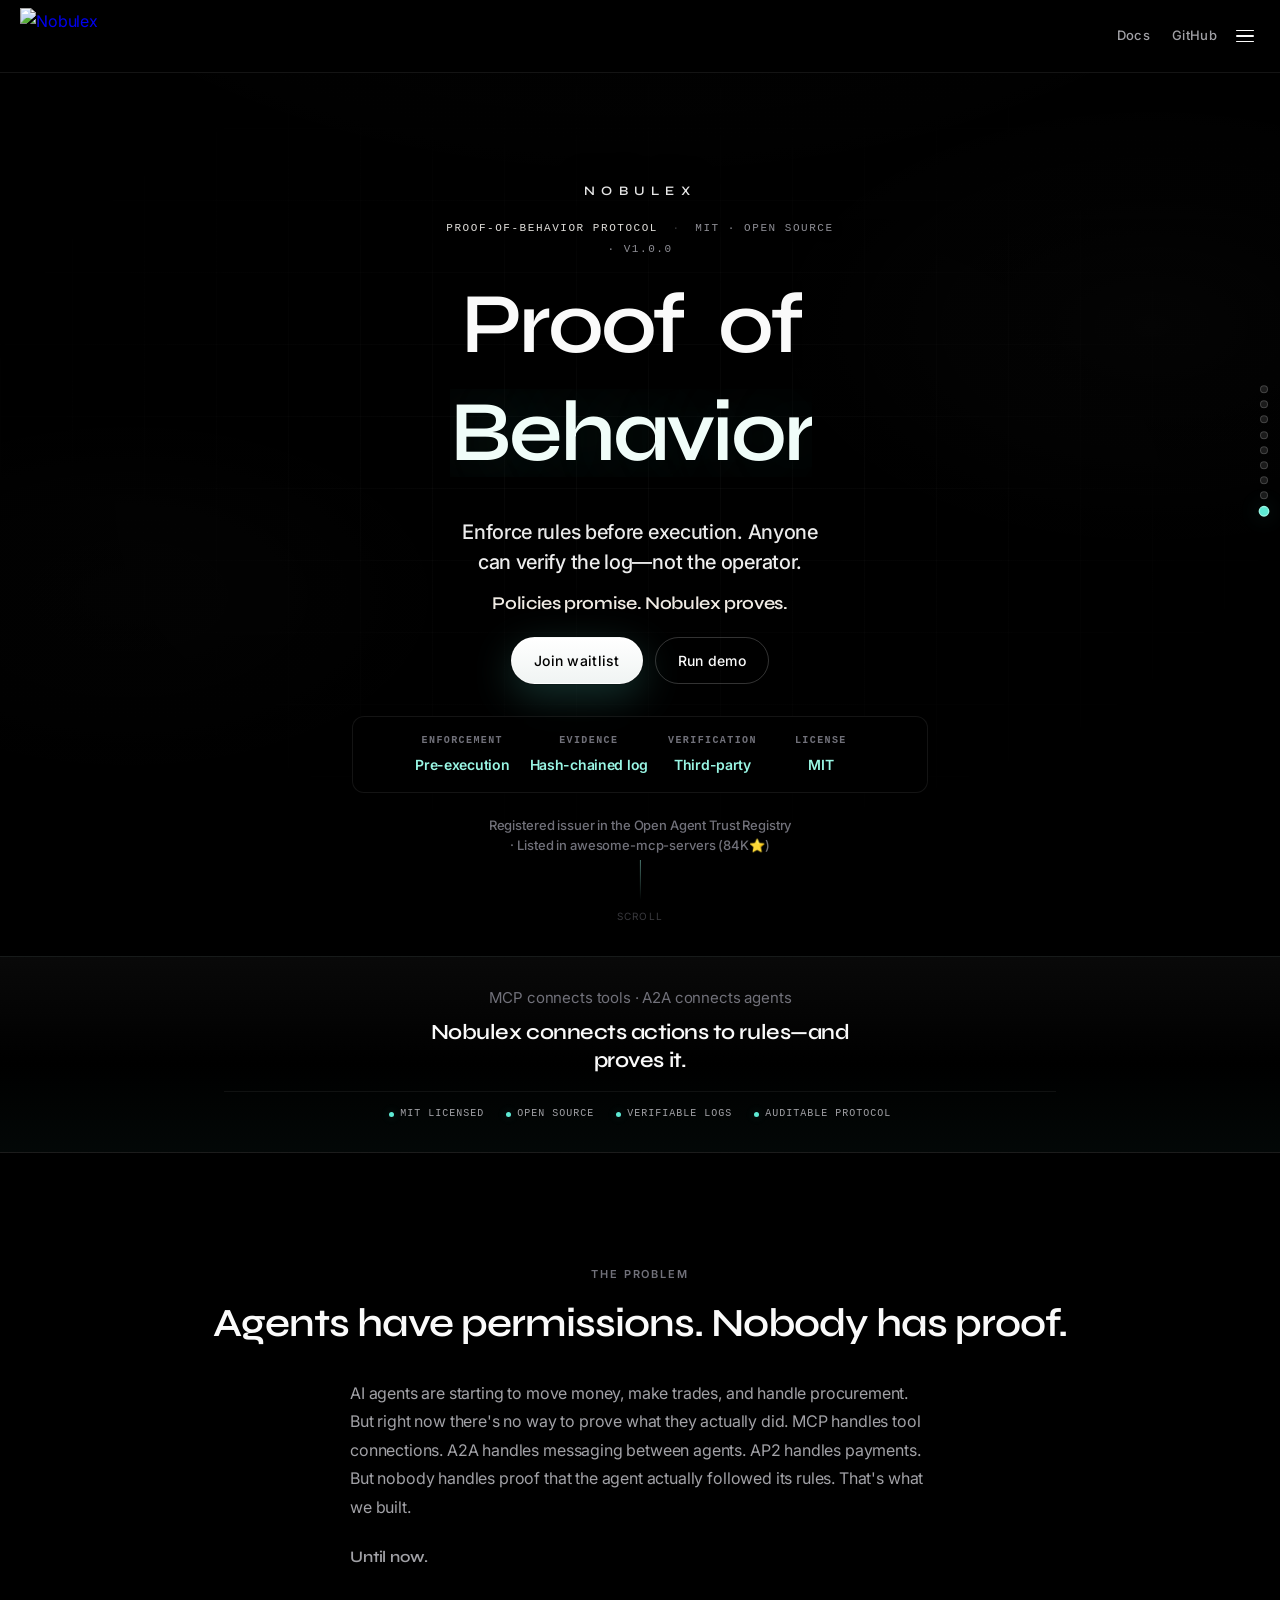
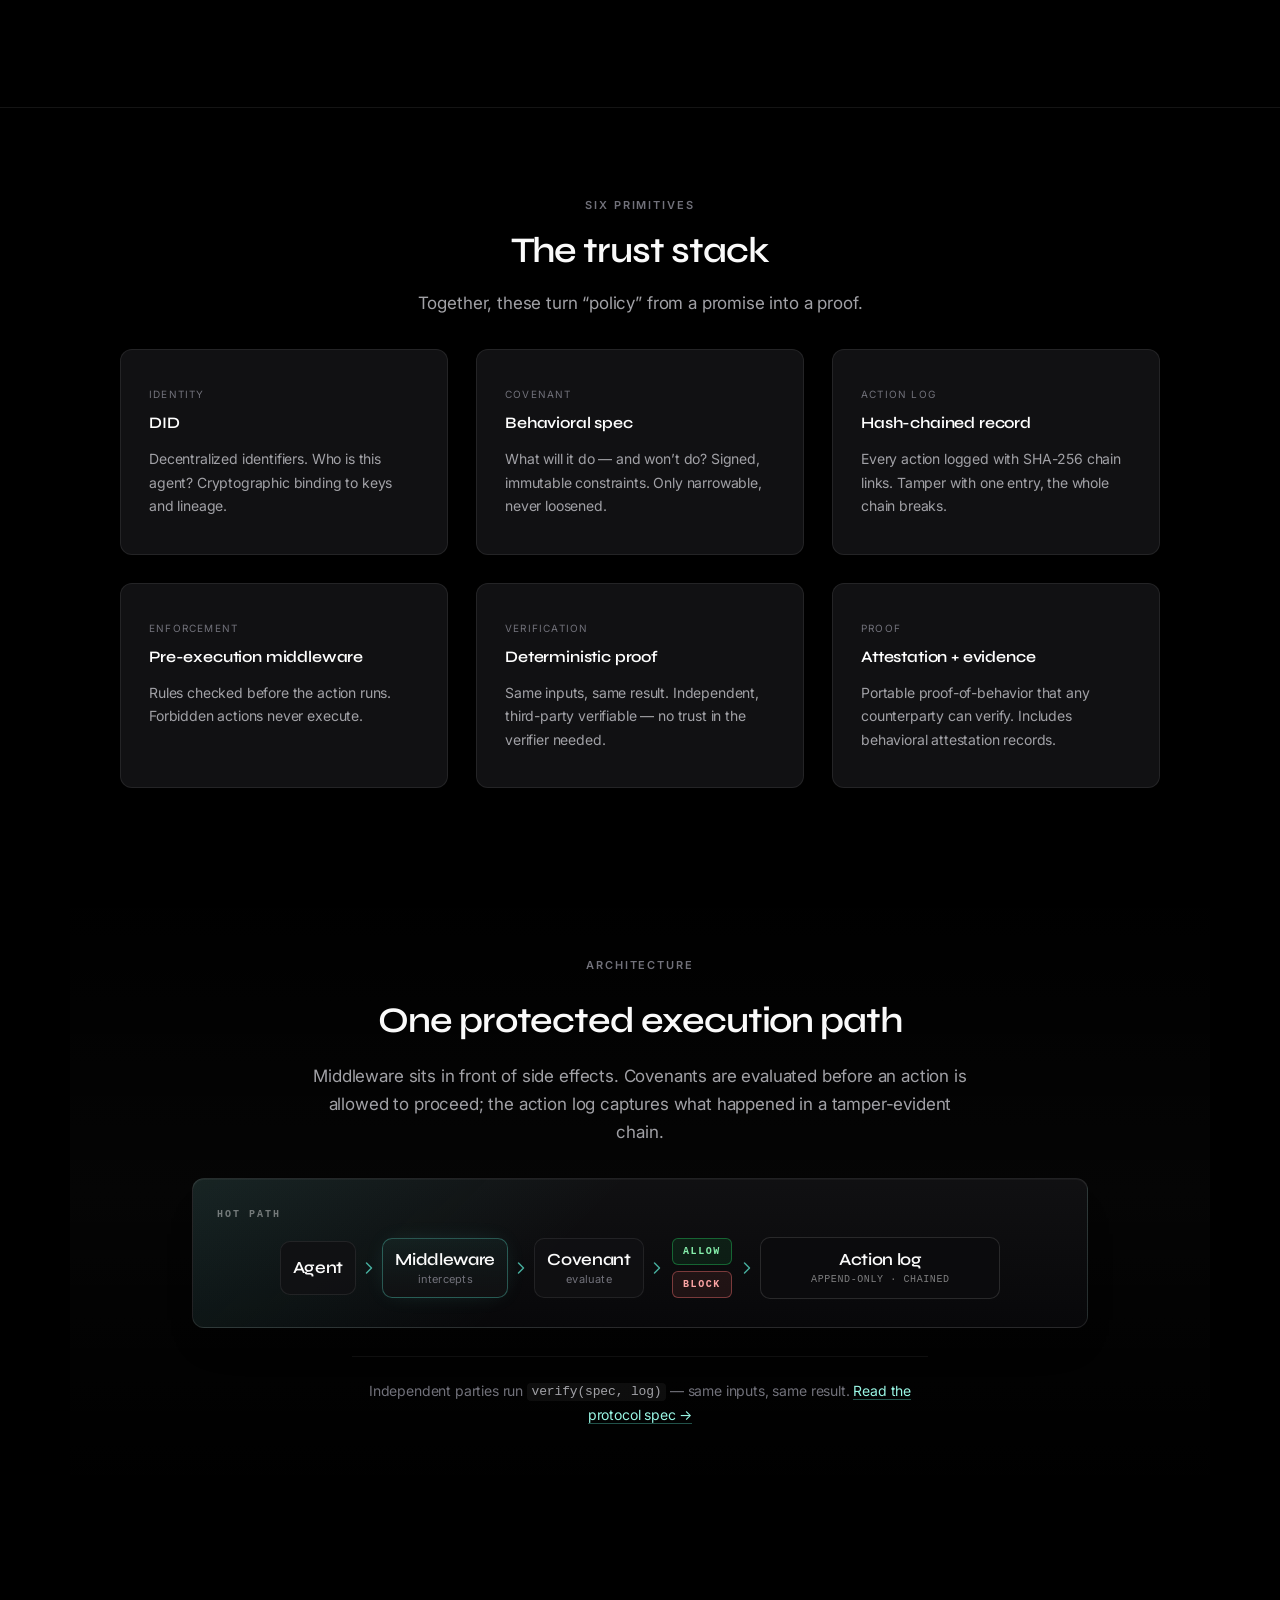
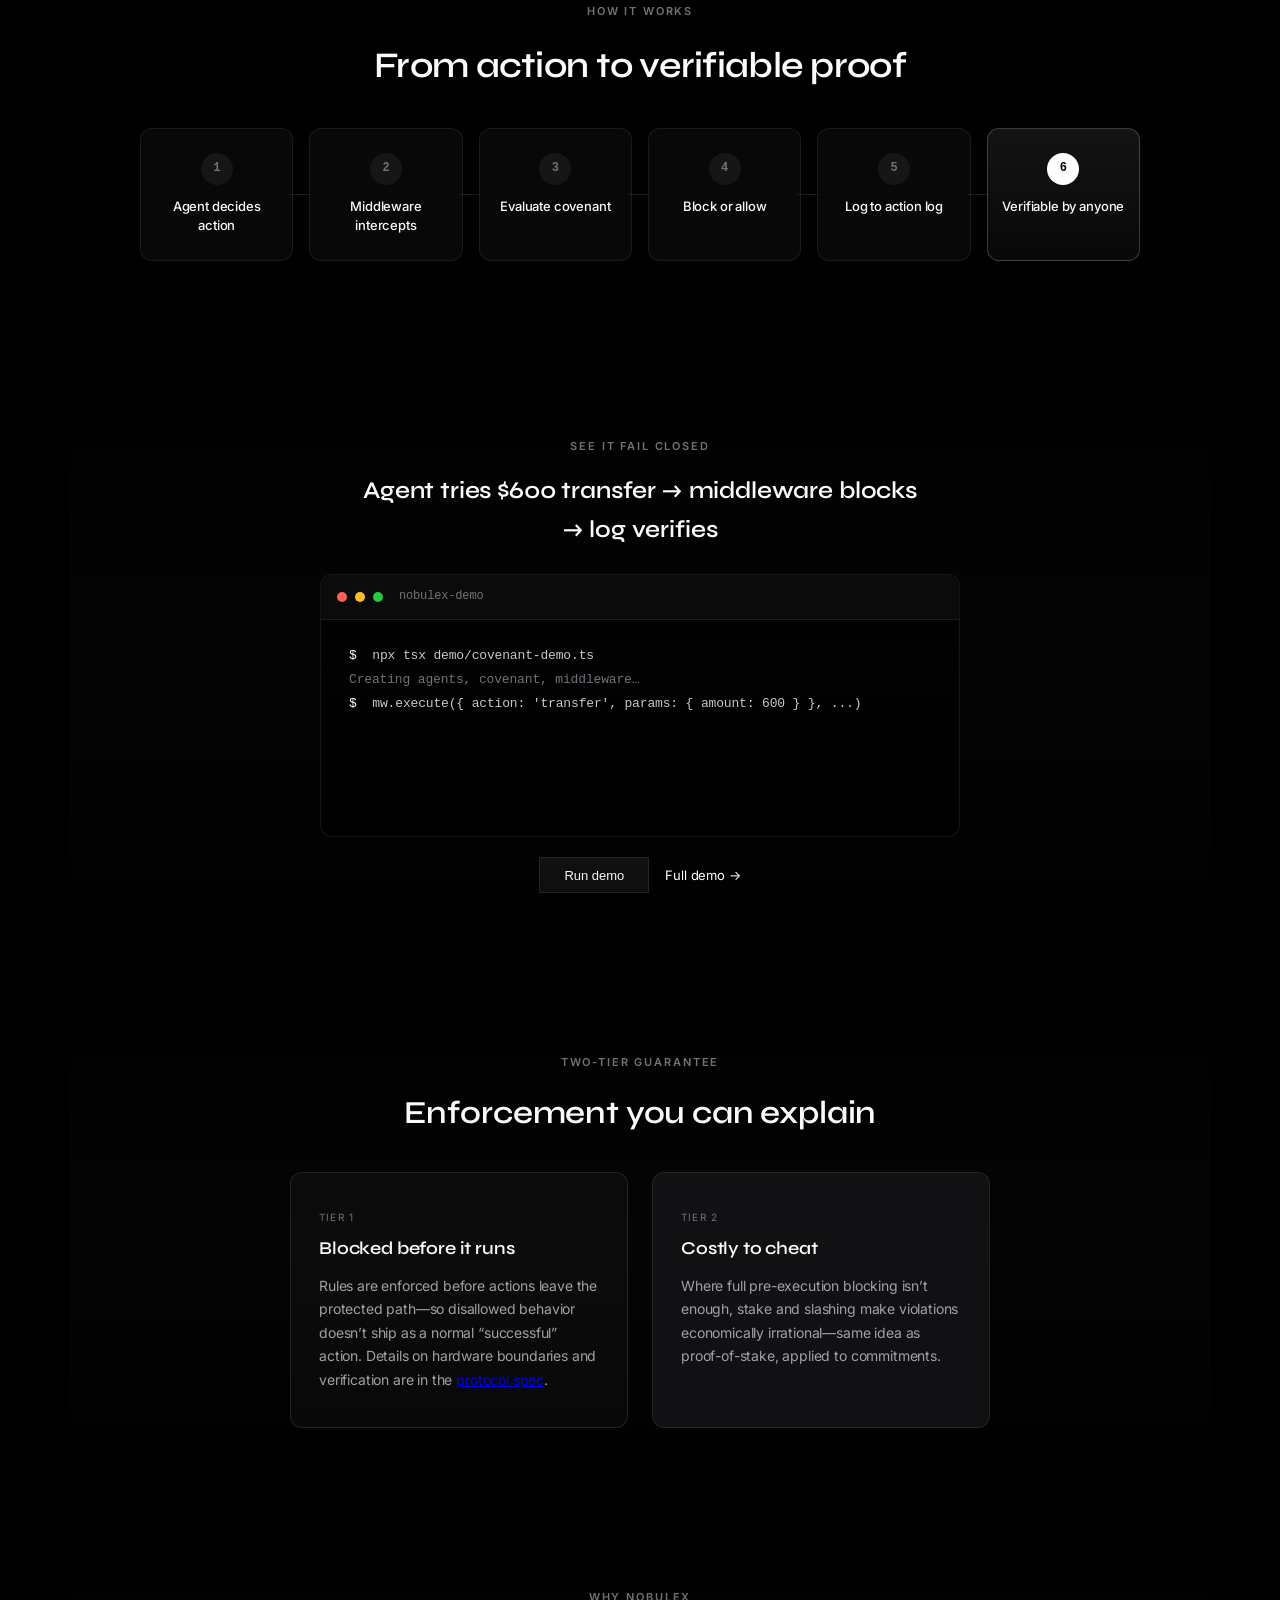
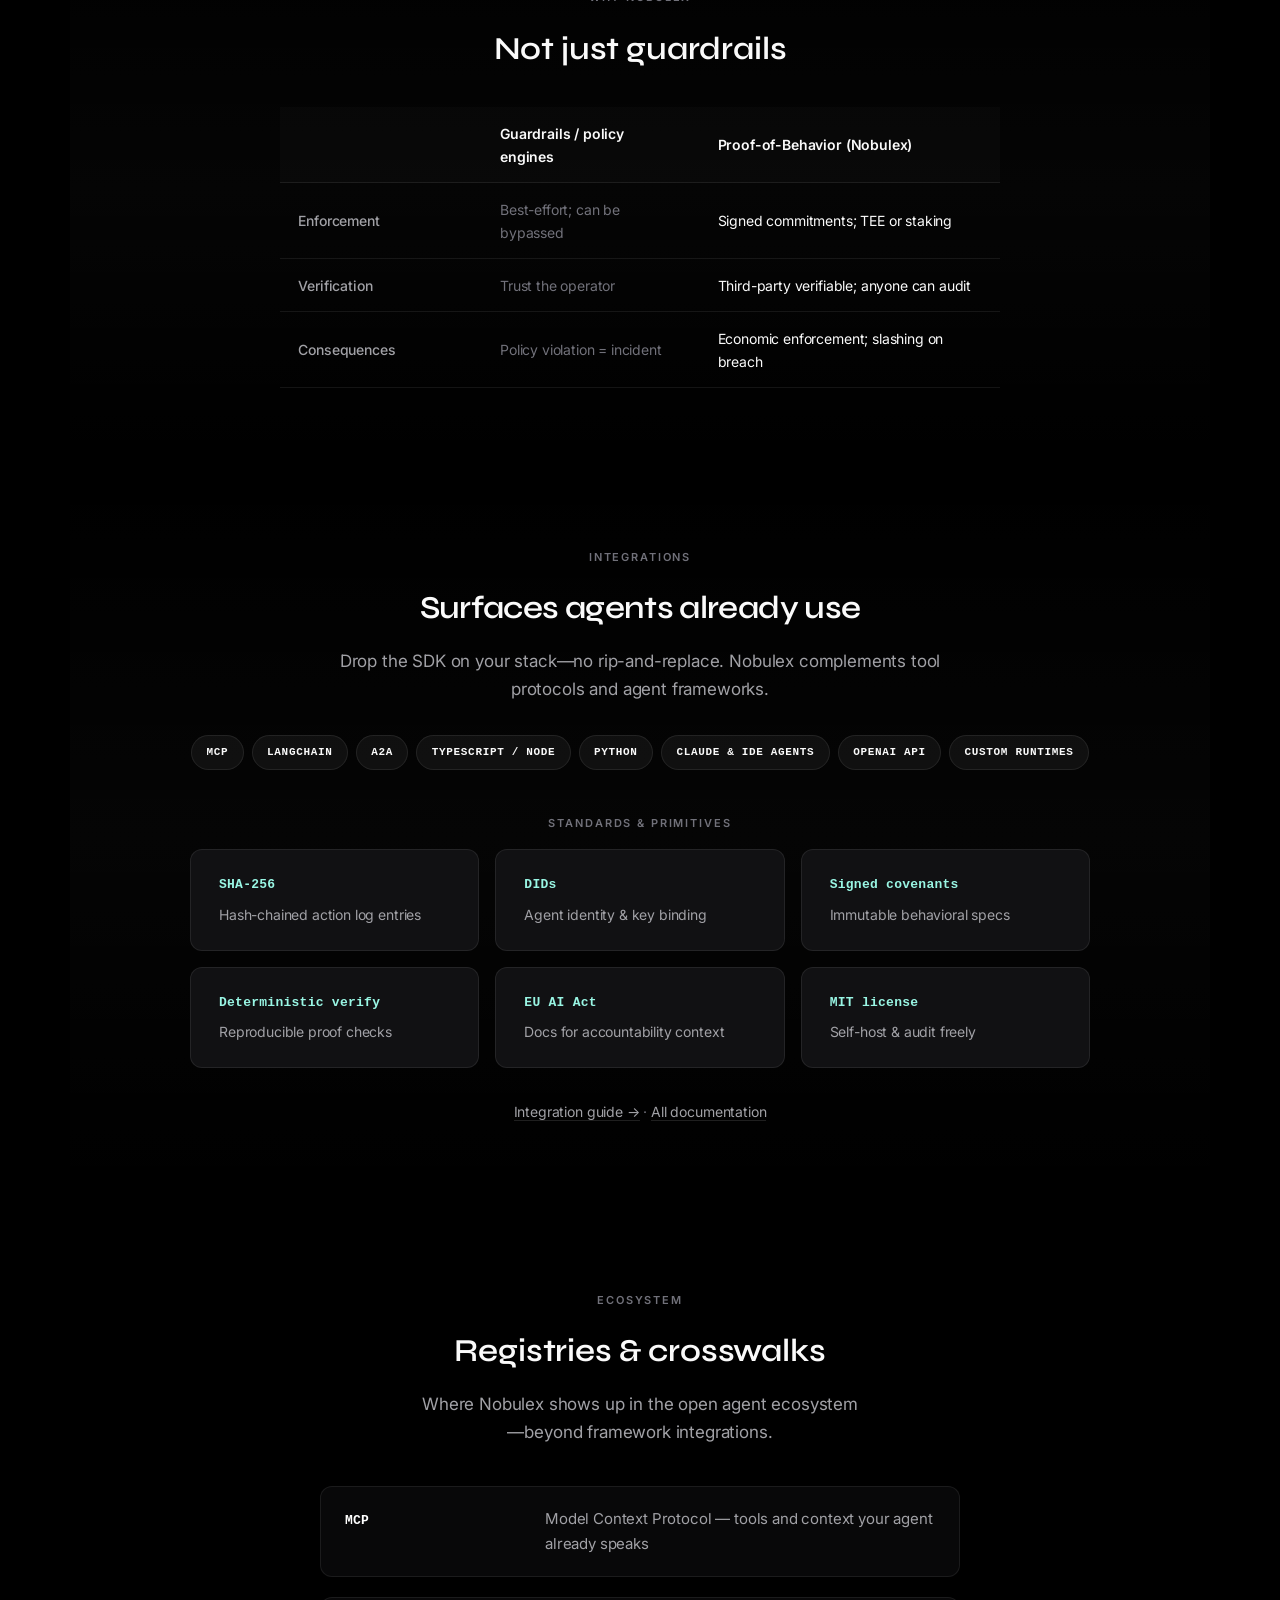
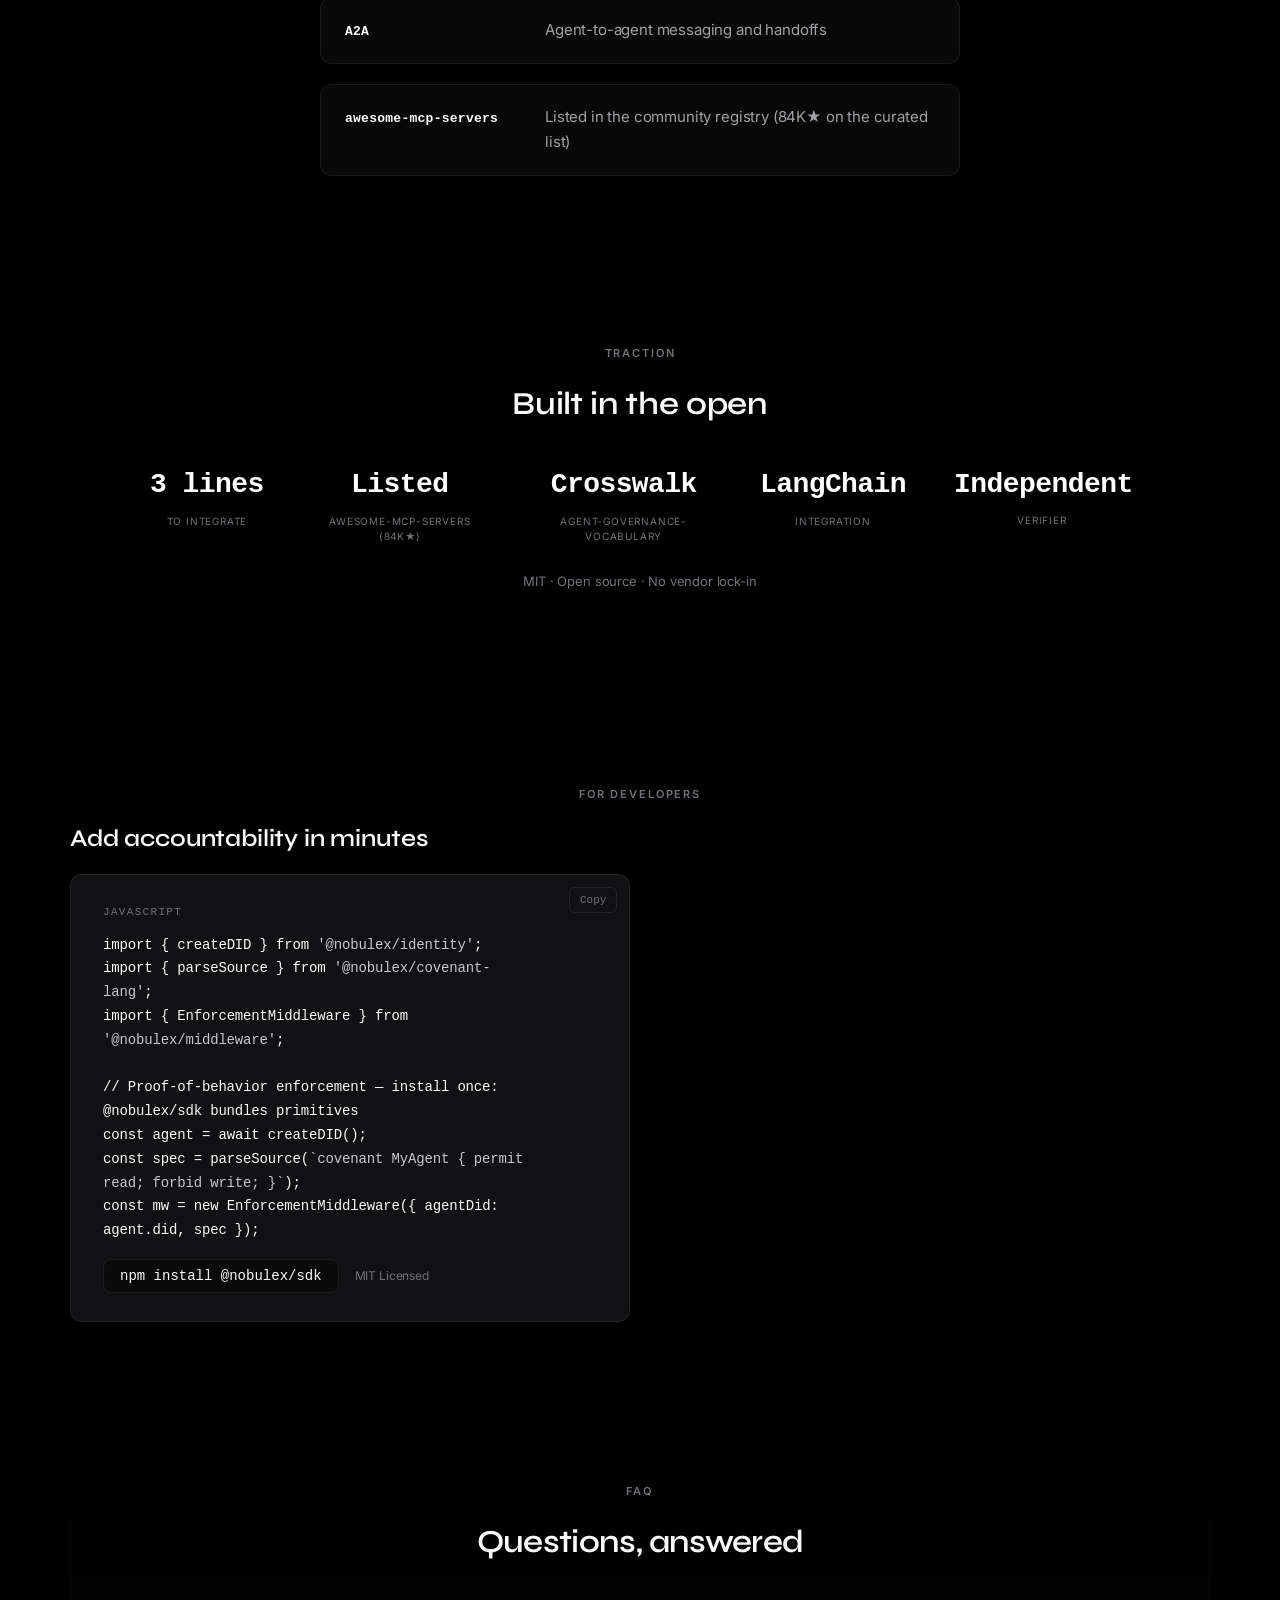
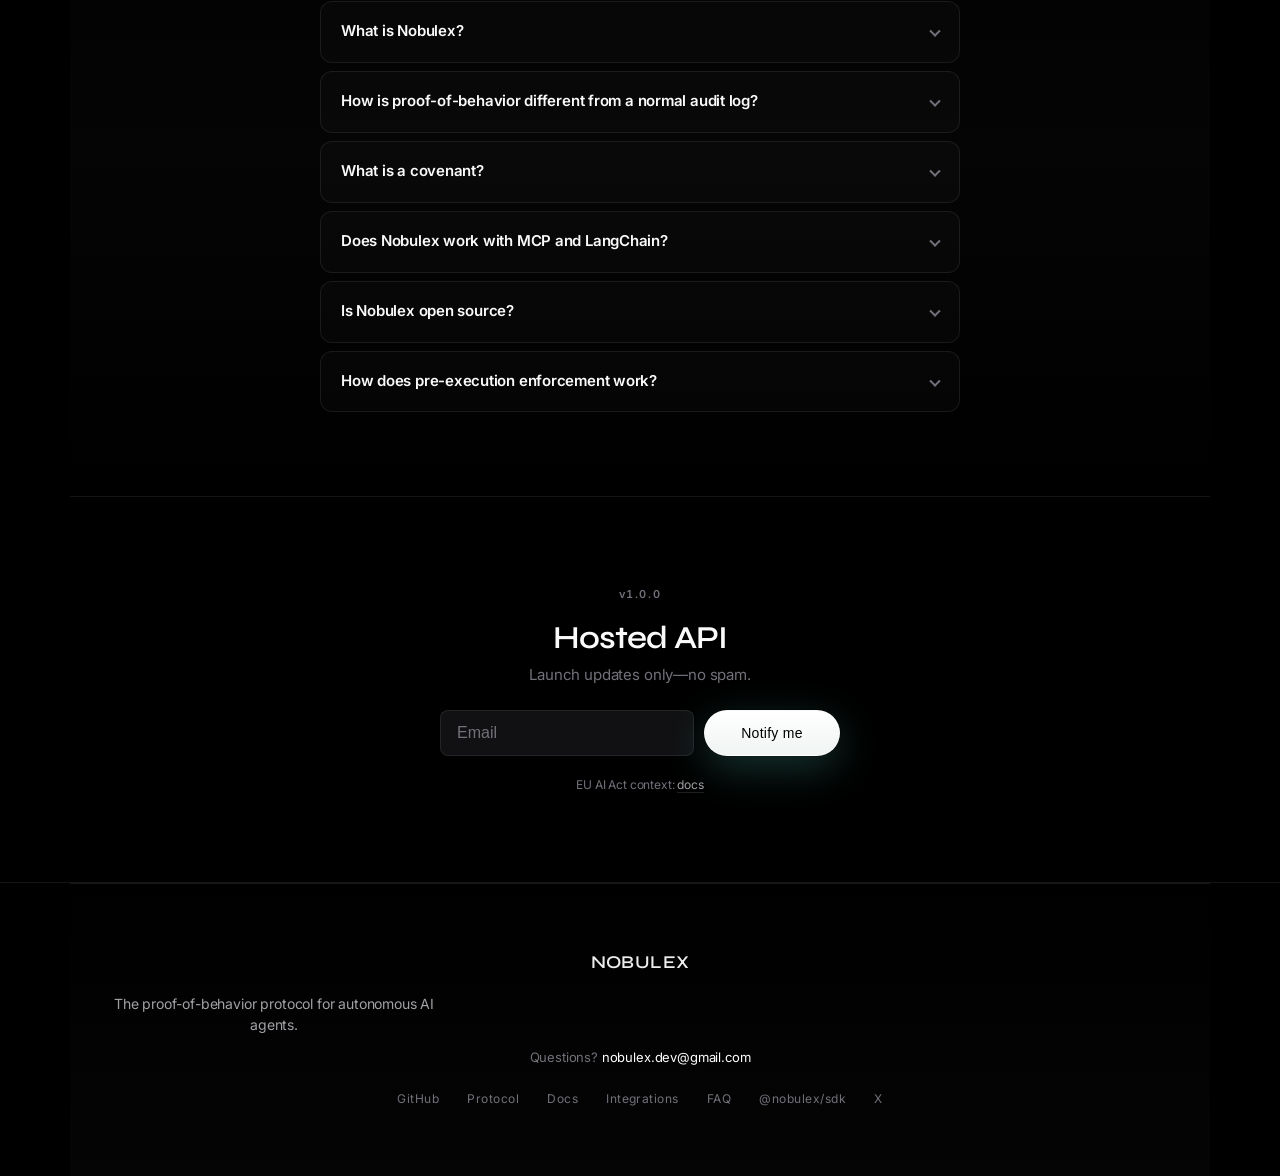
==== commit 10c46d40: "Polish site: hero sizing, architecture flow, scroll bar, v1.0.0, header quick nav, social proof Made" ====
--- a/index.html
+++ b/index.html
@@ -1,6 +1,9 @@
 <!DOCTYPE html>
 <html lang="en">
 <head>
+  <script>
+    document.documentElement.classList.add('js-motion');
+  </script>
   <meta charset="UTF-8">
   <meta name="viewport" content="width=device-width, initial-scale=1.0">
   <title>Nobulex — The Proof-of-Behavior Protocol for AI Agents</title>
@@ -10,10 +13,30 @@
   <meta property="og:type" content="website">
   <meta property="og:image" content="https://nobulex.com/images/nobulex-logo.png">
   <meta property="og:url" content="https://nobulex.com/">
-  <meta name="twitter:card" content="summary">
+  <meta name="twitter:card" content="summary_large_image">
   <meta name="twitter:title" content="Nobulex — Proof-of-Behavior for AI Agents">
   <meta name="twitter:description" content="Define rules. Enforce at runtime. Prove compliance with cryptography.">
-  <meta name="theme-color" content="#000000">
+  <meta name="twitter:image" content="https://nobulex.com/images/nobulex-logo.png">
+  <meta name="theme-color" content="#030708">
+  <link rel="dns-prefetch" href="https://videos.pexels.com">
+  <link rel="dns-prefetch" href="https://images.unsplash.com">
+  <script type="application/ld+json">
+  {"@context":"https://schema.org","@graph":[
+    {"@type":"Organization","@id":"https://nobulex.com/#organization","name":"Nobulex","url":"https://nobulex.com","logo":{"@type":"ImageObject","url":"https://nobulex.com/images/nobulex-logo.png"},"sameAs":["https://github.com/nobulexdev/nobulex","https://x.com/nobulexlabs"],"description":"The proof-of-behavior protocol for autonomous AI agents. Runtime enforcement and cryptographically verifiable action logs."},
+    {"@type":"WebSite","@id":"https://nobulex.com/#website","url":"https://nobulex.com","name":"Nobulex","publisher":{"@id":"https://nobulex.com/#organization"}},
+    {"@type":"SoftwareApplication","@id":"https://nobulex.com/#software","name":"Nobulex","applicationCategory":"DeveloperApplication","applicationSubCategory":"AI Infrastructure","operatingSystem":"Cross-platform","url":"https://nobulex.com","description":"Proof-of-behavior protocol: signed covenants, pre-execution middleware, and tamper-evident hash chains for AI agents.","featureList":["Pre-execution policy enforcement","Signed behavioral covenants","Tamper-evident SHA-256 action logs","Third-party verifiable proofs","MCP and LangChain integration","MIT licensed open source"],"offers":{"@type":"Offer","price":"0","priceCurrency":"USD"},"provider":{"@id":"https://nobulex.com/#organization"}}
+  ]}
+  </script>
+  <script type="application/ld+json">
+  {"@context":"https://schema.org","@type":"FAQPage","mainEntity":[
+    {"@type":"Question","name":"What is Nobulex?","acceptedAnswer":{"@type":"Answer","text":"Nobulex is a proof-of-behavior protocol for AI agents. It combines signed covenants (immutable behavioral specs), pre-execution middleware that blocks disallowed actions before they run, and tamper-evident hash-chained action logs so anyone can verify what happened without trusting the operator."}},
+    {"@type":"Question","name":"How is proof-of-behavior different from a normal audit log?","acceptedAnswer":{"@type":"Answer","text":"Audit logs are often best-effort and operator-controlled. Nobulex ties identity to keys, enforces rules before execution, and chains entries with hashes so tampering breaks the chain. Verification can be repeated by third parties using published covenant and log data."}},
+    {"@type":"Question","name":"What is a covenant?","acceptedAnswer":{"@type":"Answer","text":"A covenant is a signed behavioral specification: what an agent may and may not do. It can only be narrowed over time, never loosened, so policy drift cannot silently expand permissions."}},
+    {"@type":"Question","name":"Does Nobulex work with MCP and LangChain?","acceptedAnswer":{"@type":"Answer","text":"Yes. Nobulex is designed to sit alongside the surfaces agents already use, including MCP for tools and integrations such as LangChain. See the ecosystem section and documentation for integration paths."}},
+    {"@type":"Question","name":"Is Nobulex open source?","acceptedAnswer":{"@type":"Answer","text":"Nobulex is MIT licensed and developed in the open on GitHub. You can self-host, audit the protocol, and run the live demo locally."}},
+    {"@type":"Question","name":"How does pre-execution enforcement work?","acceptedAnswer":{"@type":"Answer","text":"Middleware intercepts actions before they execute, evaluates them against the covenant, and only allows actions that pass. Blocked attempts can still be recorded in the action log, producing a verifiable trace without executing forbidden behavior."}}
+  ]}
+  </script>
   <link rel="icon" type="image/png" href="/icon.png">
   <link rel="apple-touch-icon" href="/icon.png">
   <link rel="shortcut icon" type="image/png" href="/icon.png">
@@ -26,7 +49,11 @@
   <a href="#main" class="skip-link">Skip to content</a>
   <header class="header" data-animate="header">
     <div class="header__top">
-      <a href="index.html" class="header__logo" data-magnetic aria-label="Nobulex home"><img src="images/nobulex-logo.png" alt="Nobulex" class="header__logo-img"></a>
+      <a href="index.html" class="header__logo" data-magnetic aria-label="Nobulex home"><img src="images/nobulex-logo.png" alt="Nobulex" class="header__logo-img" decoding="async"></a>
+      <nav class="header__quick" aria-label="Quick links">
+        <a href="docs/index.html">Docs</a>
+        <a href="https://github.com/nobulexdev/nobulex" rel="noopener noreferrer">GitHub</a>
+      </nav>
       <button type="button" class="nav-toggle" aria-label="Toggle menu" aria-expanded="false">
         <span class="nav-toggle__bar"></span>
         <span class="nav-toggle__bar"></span>
@@ -42,11 +69,11 @@
         <a href="#problem">Problem</a>
         <a href="#primitives">Primitives</a>
         <a href="#how-it-works">How it works</a>
-        <a href="#guarantee">Guarantee</a>
-        <a href="demo.html">Demo</a>
+        <a href="#demo">Demo</a>
+        <a href="#integrations">Integrations</a>
+        <a href="#faq">FAQ</a>
         <a href="#traction">Traction</a>
         <a href="#waitlist">Waitlist</a>
-        <a href="demo.html">Full demo</a>
         <a href="docs/index.html">Docs</a>
         <a href="https://github.com/nobulexdev/nobulex" rel="noopener noreferrer">GitHub</a>
       </div>
@@ -58,23 +85,40 @@
     <!-- Hero -->
     <section class="hero" id="hero">
       <div class="hero__video-wrap" aria-hidden="true">
-        <video class="hero__video" autoplay muted loop playsinline preload="auto" src="https://videos.pexels.com/video-files/4939677/4939677-uhd_2560_1440_30fps.mp4" poster="images/video-poster.svg"></video>
+        <div class="hero__video-fallback"></div>
+        <video class="hero__video" autoplay muted loop playsinline preload="metadata" poster="images/video-poster.svg" fetchpriority="high">
+          <source src="https://videos.pexels.com/video-files/4939677/4939677-hd_1920_1080_30fps.mp4" type="video/mp4" media="(max-width: 1919px)">
+          <source src="https://videos.pexels.com/video-files/4939677/4939677-uhd_2560_1440_30fps.mp4" type="video/mp4">
+        </video>
       </div>
       <div class="hero__bg" aria-hidden="true"></div>
       <div class="hero__grid" aria-hidden="true"></div>
       <div class="hero__vignette" aria-hidden="true"></div>
       <div class="hero__inner">
-        <div class="hero__content" data-reveal>
-          <p class="hero__eyebrow">Early access</p>
+        <div class="hero__content">
+          <p class="hero__wordmark" aria-label="Nobulex">Nobulex</p>
+          <p class="hero__protocol">
+            <span class="hero__protocol-lead">Proof-of-behavior protocol</span>
+            <span class="hero__protocol-sep" aria-hidden="true">·</span>
+            <span class="hero__protocol-rest">MIT · Open source · v1.0.0</span>
+          </p>
           <h1 class="hero__title">
             <span class="hero__line" data-split="words">Proof of</span>
             <span class="hero__line hero__line--accent" data-split="words">Behavior</span>
           </h1>
-          <p class="hero__hook">Enforce rules before execution. Anyone can verify the log.</p>
+          <p class="hero__hook">Enforce rules before execution. Anyone can verify the log—not the operator.</p>
+          <p class="hero__kicker">Policies promise. Nobulex proves.</p>
           <div class="hero__cta hero__cta-buttons">
             <a href="#waitlist" class="btn btn--primary">Join waitlist</a>
             <a href="https://github.com/nobulexdev/nobulex#live-demo" class="btn btn--ghost" rel="noopener noreferrer">Run demo</a>
           </div>
+          <ul class="hero__metrics" aria-label="Protocol properties">
+            <li class="hero__metric"><span class="hero__metric-k">Enforcement</span> <span class="hero__metric-v">Pre-execution</span></li>
+            <li class="hero__metric"><span class="hero__metric-k">Evidence</span> <span class="hero__metric-v">Hash-chained log</span></li>
+            <li class="hero__metric"><span class="hero__metric-k">Verification</span> <span class="hero__metric-v">Third-party</span></li>
+            <li class="hero__metric"><span class="hero__metric-k">License</span> <span class="hero__metric-v">MIT</span></li>
+          </ul>
+          <p class="hero__proof">Registered issuer in the Open Agent Trust Registry · Listed in awesome-mcp-servers (84K⭐)</p>
         </div>
       </div>
       <div class="hero__scroll-hint" aria-hidden="true">
@@ -83,7 +127,20 @@
       </div>
     </section>
 
-    <div class="section-buffer" aria-hidden="true"></div>
+    <section class="intro-strip" aria-label="Positioning and trust">
+      <div class="intro-strip__inner">
+        <p class="intro-strip__position">
+          <span class="intro-strip__muted">MCP connects tools · A2A connects agents</span>
+          <span class="intro-strip__em">Nobulex connects actions to rules—and proves it.</span>
+        </p>
+        <ul class="intro-strip__trust" aria-label="Licensing and proof">
+          <li><span class="intro-strip__dot" aria-hidden="true"></span> MIT licensed</li>
+          <li><span class="intro-strip__dot" aria-hidden="true"></span> Open source</li>
+          <li><span class="intro-strip__dot" aria-hidden="true"></span> Verifiable logs</li>
+          <li><span class="intro-strip__dot" aria-hidden="true"></span> Auditable protocol</li>
+        </ul>
+      </div>
+    </section>
 
     <!-- Problem -->
     <section class="section section--problem section--bg" id="problem" data-section="problem" style="--bg-image: url('https://images.unsplash.com/photo-1517245386807-bb43f82c33c4?w=1920&q=80')">
@@ -106,33 +163,33 @@
         <p class="section__label section__label--center" data-reveal>SIX PRIMITIVES</p>
         <h2 class="primitives__title" data-reveal>The trust stack</h2>
         <p class="primitives__unify" data-reveal>Together, these turn “policy” from a promise into a proof.</p>
-        <div class="primitives__grid" data-reveal>
-          <article class="primitive-card">
+        <div class="primitives__grid">
+          <article class="primitive-card" data-reveal>
             <span class="primitive-card__label">Identity</span>
             <h3 class="primitive-card__title">DID</h3>
             <p>Decentralized identifiers. Who is this agent? Cryptographic binding to keys and lineage.</p>
           </article>
-          <article class="primitive-card">
+          <article class="primitive-card" data-reveal>
             <span class="primitive-card__label">Covenant</span>
             <h3 class="primitive-card__title">Behavioral spec</h3>
             <p>What will it do — and won’t do? Signed, immutable constraints. Only narrowable, never loosened.</p>
           </article>
-          <article class="primitive-card">
+          <article class="primitive-card" data-reveal>
             <span class="primitive-card__label">Action Log</span>
             <h3 class="primitive-card__title">Hash-chained record</h3>
             <p>Every action logged with SHA-256 chain links. Tamper with one entry, the whole chain breaks.</p>
           </article>
-          <article class="primitive-card">
+          <article class="primitive-card" data-reveal>
             <span class="primitive-card__label">Enforcement</span>
             <h3 class="primitive-card__title">Pre-execution middleware</h3>
             <p>Rules checked before the action runs. Forbidden actions never execute.</p>
           </article>
-          <article class="primitive-card">
+          <article class="primitive-card" data-reveal>
             <span class="primitive-card__label">Verification</span>
             <h3 class="primitive-card__title">Deterministic proof</h3>
             <p>Same inputs, same result. Independent, third-party verifiable — no trust in the verifier needed.</p>
           </article>
-          <article class="primitive-card">
+          <article class="primitive-card" data-reveal>
             <span class="primitive-card__label">Proof</span>
             <h3 class="primitive-card__title">Attestation + evidence</h3>
             <p>Portable proof-of-behavior that any counterparty can verify. Includes behavioral attestation records.</p>
@@ -141,48 +198,102 @@
       </div>
     </section>
 
-    <div class="divider" aria-hidden="true"></div>
-
-    <!-- How it works -->
+    <!-- Architecture: visual pipeline -->
+    <section class="section section--architecture section--alt" id="architecture" data-section="architecture">
+      <div class="section__content architecture__content">
+        <p class="section__label section__label--center" data-reveal>ARCHITECTURE</p>
+        <h2 class="architecture__title" data-reveal>One protected execution path</h2>
+        <p class="architecture__lede" data-reveal>Middleware sits in front of side effects. Covenants are evaluated before an action is allowed to proceed; the action log captures what happened in a tamper-evident chain.</p>
+        <div class="architecture__diagram" data-reveal>
+          <div
+            class="arch-flow"
+            role="img"
+            aria-label="Execution path: Agent, Middleware intercepts, Covenant evaluates to allow or block, then Action log append-only and chained."
+          >
+            <p class="arch-flow__eyebrow">Hot path</p>
+            <div class="arch-flow__track">
+              <div class="arch-flow__step">
+                <span class="arch-flow__name">Agent</span>
+              </div>
+              <span class="arch-flow__chev" aria-hidden="true">
+                <svg width="20" height="20" viewBox="0 0 24 24" fill="none" aria-hidden="true"><path d="M9 6l6 6-6 6" stroke="currentColor" stroke-width="1.75" stroke-linecap="round" stroke-linejoin="round"/></svg>
+              </span>
+              <div class="arch-flow__step arch-flow__step--accent">
+                <span class="arch-flow__name">Middleware</span>
+                <span class="arch-flow__hint">intercepts</span>
+              </div>
+              <span class="arch-flow__chev" aria-hidden="true">
+                <svg width="20" height="20" viewBox="0 0 24 24" fill="none" aria-hidden="true"><path d="M9 6l6 6-6 6" stroke="currentColor" stroke-width="1.75" stroke-linecap="round" stroke-linejoin="round"/></svg>
+              </span>
+              <div class="arch-flow__step">
+                <span class="arch-flow__name">Covenant</span>
+                <span class="arch-flow__hint">evaluate</span>
+              </div>
+              <span class="arch-flow__chev" aria-hidden="true">
+                <svg width="20" height="20" viewBox="0 0 24 24" fill="none" aria-hidden="true"><path d="M9 6l6 6-6 6" stroke="currentColor" stroke-width="1.75" stroke-linecap="round" stroke-linejoin="round"/></svg>
+              </span>
+              <div class="arch-flow__decision" aria-hidden="true">
+                <div class="arch-flow__outcomes">
+                  <span class="arch-flow__pill arch-flow__pill--allow">ALLOW</span>
+                  <span class="arch-flow__pill arch-flow__pill--block">BLOCK</span>
+                </div>
+              </div>
+              <span class="arch-flow__chev" aria-hidden="true">
+                <svg width="20" height="20" viewBox="0 0 24 24" fill="none" aria-hidden="true"><path d="M9 6l6 6-6 6" stroke="currentColor" stroke-width="1.75" stroke-linecap="round" stroke-linejoin="round"/></svg>
+              </span>
+              <div class="arch-flow__step arch-flow__step--log">
+                <span class="arch-flow__name">Action log</span>
+                <span class="arch-flow__hint arch-flow__hint--mono">append-only · chained</span>
+              </div>
+            </div>
+          </div>
+        </div>
+        <p class="architecture__footnote" data-reveal>Independent parties run <code class="architecture__code">verify(spec, log)</code> — same inputs, same result. <a href="https://github.com/nobulexdev/nobulex/blob/main/PROTOCOL.md" rel="noopener noreferrer">Read the protocol spec →</a></p>
+      </div>
+    </section>
+
+    <!-- How it works: black → still → black (infra / ops — not video) -->
     <section class="section section--flow" id="how-it-works" data-section="flow">
+      <div class="flow__ambient" aria-hidden="true">
+        <div class="flow__ambient-bg"></div>
+        <div class="flow__ambient-scrim"></div>
+      </div>
       <div class="section__content flow__content">
         <p class="section__label section__label--center" data-reveal>HOW IT WORKS</p>
         <h2 class="flow__title" data-reveal>From action to verifiable proof</h2>
-        <div class="flow__diagram" data-reveal>
-          <div class="flow__step">
+        <div class="flow__diagram">
+          <div class="flow__step" data-reveal>
             <span class="flow__num">1</span>
             <span class="flow__label">Agent decides action</span>
           </div>
-          <span class="flow__line" aria-hidden="true"></span>
-          <div class="flow__step">
+          <span class="flow__line flow__line--reveal" data-reveal aria-hidden="true"></span>
+          <div class="flow__step" data-reveal>
             <span class="flow__num">2</span>
             <span class="flow__label">Middleware intercepts</span>
           </div>
-          <span class="flow__line" aria-hidden="true"></span>
-          <div class="flow__step">
+          <span class="flow__line flow__line--reveal" data-reveal aria-hidden="true"></span>
+          <div class="flow__step" data-reveal>
             <span class="flow__num">3</span>
             <span class="flow__label">Evaluate covenant</span>
           </div>
-          <span class="flow__line" aria-hidden="true"></span>
-          <div class="flow__step">
+          <span class="flow__line flow__line--reveal" data-reveal aria-hidden="true"></span>
+          <div class="flow__step" data-reveal>
             <span class="flow__num">4</span>
             <span class="flow__label">Block or allow</span>
           </div>
-          <span class="flow__line" aria-hidden="true"></span>
-          <div class="flow__step">
+          <span class="flow__line flow__line--reveal" data-reveal aria-hidden="true"></span>
+          <div class="flow__step" data-reveal>
             <span class="flow__num">5</span>
             <span class="flow__label">Log to action log</span>
           </div>
-          <span class="flow__line" aria-hidden="true"></span>
-          <div class="flow__step flow__step--final">
+          <span class="flow__line flow__line--reveal" data-reveal aria-hidden="true"></span>
+          <div class="flow__step flow__step--final" data-reveal>
             <span class="flow__num">6</span>
             <span class="flow__label">Verifiable by anyone</span>
           </div>
         </div>
       </div>
     </section>
-
-    <div class="divider" aria-hidden="true"></div>
 
     <!-- See it fail closed demo -->
     <section class="section section--demo section--alt" id="demo" data-section="demo">
@@ -215,20 +326,18 @@
       </div>
     </section>
 
-    <div class="divider" aria-hidden="true"></div>
-
     <!-- Two-tier guarantee -->
     <section class="section section--guarantee section--alt" id="guarantee" data-section="guarantee">
       <div class="section__content">
         <p class="section__label section__label--center" data-reveal>TWO-TIER GUARANTEE</p>
         <h2 class="guarantee__title" data-reveal>Enforcement you can explain</h2>
-        <div class="guarantee__grid" data-reveal>
-          <article class="guarantee__tier guarantee__tier--1">
+        <div class="guarantee__grid">
+          <article class="guarantee__tier guarantee__tier--1" data-reveal>
             <span class="guarantee__tier-label">Tier 1</span>
             <h3>Blocked before it runs</h3>
             <p>Rules are enforced before actions leave the protected path—so disallowed behavior doesn’t ship as a normal “successful” action. Details on hardware boundaries and verification are in the <a href="https://github.com/nobulexdev/nobulex/blob/main/PROTOCOL.md" rel="noopener noreferrer">protocol spec</a>.</p>
           </article>
-          <article class="guarantee__tier guarantee__tier--2">
+          <article class="guarantee__tier guarantee__tier--2" data-reveal>
             <span class="guarantee__tier-label">Tier 2</span>
             <h3>Costly to cheat</h3>
             <p>Where full pre-execution blocking isn’t enough, stake and slashing make violations economically irrational—same idea as proof-of-stake, applied to commitments.</p>
@@ -236,8 +345,6 @@
         </div>
       </div>
     </section>
-
-    <div class="divider" aria-hidden="true"></div>
 
     <!-- Why Nobulex vs guardrails -->
     <section class="section section--compare section--alt" id="vs-guardrails" data-section="compare">
@@ -275,35 +382,64 @@
       </div>
     </section>
 
-    <div class="divider" aria-hidden="true"></div>
-
-    <!-- Ecosystem -->
+    <!-- Integrations + standards (depth for evaluators) -->
+    <section class="section section--integrations section--alt" id="integrations" data-section="integrations">
+      <div class="section__content integrations__content">
+        <p class="section__label section__label--center" data-reveal>INTEGRATIONS</p>
+        <h2 class="integrations__title" data-reveal>Surfaces agents already use</h2>
+        <p class="integrations__intro" data-reveal>Drop the SDK on your stack—no rip-and-replace. Nobulex complements tool protocols and agent frameworks.</p>
+        <ul class="integrations__badges" data-reveal>
+          <li class="integrations__badge">MCP</li>
+          <li class="integrations__badge">LangChain</li>
+          <li class="integrations__badge">A2A</li>
+          <li class="integrations__badge">TypeScript / Node</li>
+          <li class="integrations__badge">Python</li>
+          <li class="integrations__badge">Claude &amp; IDE agents</li>
+          <li class="integrations__badge">OpenAI API</li>
+          <li class="integrations__badge">Custom runtimes</li>
+        </ul>
+        <p class="section__label section__label--center integrations__standards-label" data-reveal>STANDARDS &amp; PRIMITIVES</p>
+        <ul class="standards__grid" data-reveal>
+          <li class="standards__item"><span class="standards__name">SHA-256</span><span class="standards__desc">Hash-chained action log entries</span></li>
+          <li class="standards__item"><span class="standards__name">DIDs</span><span class="standards__desc">Agent identity &amp; key binding</span></li>
+          <li class="standards__item"><span class="standards__name">Signed covenants</span><span class="standards__desc">Immutable behavioral specs</span></li>
+          <li class="standards__item"><span class="standards__name">Deterministic verify</span><span class="standards__desc">Reproducible proof checks</span></li>
+          <li class="standards__item"><span class="standards__name">EU AI Act</span><span class="standards__desc">Docs for accountability context</span></li>
+          <li class="standards__item"><span class="standards__name">MIT license</span><span class="standards__desc">Self-host &amp; audit freely</span></li>
+        </ul>
+        <p class="integrations__docs" data-reveal><a href="docs/integrations.html">Integration guide →</a> · <a href="docs/index.html">All documentation</a></p>
+      </div>
+    </section>
+
+    <!-- Ecosystem: Earth-at-night strip + same ramp language as Flow -->
     <section class="section section--ecosystem section--alt" id="ecosystem" data-section="ecosystem">
-      <div class="section__content">
+      <div class="ecosystem__ambient" aria-hidden="true">
+        <div class="ecosystem__ambient-bg"></div>
+        <div class="ecosystem__ambient-scrim"></div>
+      </div>
+      <div class="section__content ecosystem__content">
         <p class="section__label section__label--center" data-reveal>ECOSYSTEM</p>
-        <h2 class="ecosystem__title" data-reveal>Who it works with</h2>
-        <p class="ecosystem__intro" data-reveal>Nobulex isn’t a silo—it plugs into the same surfaces agents already use.</p>
-        <ul class="ecosystem__list" data-reveal>
-          <li class="ecosystem__item"><span class="ecosystem__name">MCP</span><span class="ecosystem__desc">Model Context Protocol — tools and context your agent already speaks</span></li>
-          <li class="ecosystem__item"><span class="ecosystem__name">A2A</span><span class="ecosystem__desc">Agent-to-agent messaging and handoffs</span></li>
-          <li class="ecosystem__item"><span class="ecosystem__name">awesome-mcp-servers</span><span class="ecosystem__desc">Listed in the community registry (84K★ on the curated list)</span></li>
+        <h2 class="ecosystem__title" data-reveal>Registries &amp; crosswalks</h2>
+        <p class="ecosystem__intro" data-reveal>Where Nobulex shows up in the open agent ecosystem—beyond framework integrations.</p>
+        <ul class="ecosystem__list">
+          <li class="ecosystem__item" data-reveal><span class="ecosystem__name">MCP</span><span class="ecosystem__desc">Model Context Protocol — tools and context your agent already speaks</span></li>
+          <li class="ecosystem__item" data-reveal><span class="ecosystem__name">A2A</span><span class="ecosystem__desc">Agent-to-agent messaging and handoffs</span></li>
+          <li class="ecosystem__item" data-reveal><span class="ecosystem__name">awesome-mcp-servers</span><span class="ecosystem__desc">Listed in the community registry (84K★ on the curated list)</span></li>
         </ul>
       </div>
     </section>
-
-    <div class="divider" aria-hidden="true"></div>
 
     <!-- Traction -->
     <section class="section section--traction" id="traction" data-section="traction">
       <div class="section__content">
         <p class="section__label section__label--center" data-reveal>TRACTION</p>
         <h2 class="traction__title" data-reveal>Built in the open</h2>
-        <div class="traction__stats" data-reveal>
-          <div class="traction__stat"><span class="traction__stat-val">3 lines</span><span class="traction__stat-lbl">To integrate</span></div>
-          <div class="traction__stat"><span class="traction__stat-val">Listed</span><span class="traction__stat-lbl">awesome-mcp-servers (84K★)</span></div>
-          <div class="traction__stat"><span class="traction__stat-val">Crosswalk</span><span class="traction__stat-lbl">agent-governance-vocabulary</span></div>
-          <div class="traction__stat"><span class="traction__stat-val">LangChain</span><span class="traction__stat-lbl">Integration</span></div>
-          <div class="traction__stat"><span class="traction__stat-val">Independent</span><span class="traction__stat-lbl">Verifier</span></div>
+        <div class="traction__stats">
+          <div class="traction__stat" data-reveal><span class="traction__stat-val">3 lines</span><span class="traction__stat-lbl">To integrate</span></div>
+          <div class="traction__stat" data-reveal><span class="traction__stat-val">Listed</span><span class="traction__stat-lbl">awesome-mcp-servers (84K★)</span></div>
+          <div class="traction__stat" data-reveal><span class="traction__stat-val">Crosswalk</span><span class="traction__stat-lbl">agent-governance-vocabulary</span></div>
+          <div class="traction__stat" data-reveal><span class="traction__stat-val">LangChain</span><span class="traction__stat-lbl">Integration</span></div>
+          <div class="traction__stat" data-reveal><span class="traction__stat-val">Independent</span><span class="traction__stat-lbl">Verifier</span></div>
         </div>
         <p class="traction__meta" data-reveal>MIT · Open source · No vendor lock-in</p>
       </div>
@@ -334,10 +470,44 @@
       </div>
     </section>
 
+    <!-- FAQ -->
+    <section class="section section--faq section--alt section--pre-waitlist" id="faq" data-section="faq">
+      <div class="section__content faq__content">
+        <p class="section__label section__label--center" data-reveal>FAQ</p>
+        <h2 class="faq__title" data-reveal>Questions, answered</h2>
+        <div class="faq__list" data-reveal>
+          <details class="faq__item">
+            <summary class="faq__summary">What is Nobulex?</summary>
+            <p class="faq__body">Nobulex is a proof-of-behavior protocol for AI agents: signed covenants, pre-execution middleware that blocks disallowed actions, and tamper-evident hash-chained action logs that anyone can verify without trusting the operator.</p>
+          </details>
+          <details class="faq__item">
+            <summary class="faq__summary">How is proof-of-behavior different from a normal audit log?</summary>
+            <p class="faq__body">Audit logs are often best-effort and operator-controlled. Nobulex ties identity to keys, enforces rules before execution, and chains entries with hashes so tampering breaks the chain. Third parties can re-run verification with the published covenant and log.</p>
+          </details>
+          <details class="faq__item">
+            <summary class="faq__summary">What is a covenant?</summary>
+            <p class="faq__body">A covenant is a signed behavioral specification: what an agent may and may not do. It can only be narrowed over time, never loosened, so permissions cannot silently expand.</p>
+          </details>
+          <details class="faq__item">
+            <summary class="faq__summary">Does Nobulex work with MCP and LangChain?</summary>
+            <p class="faq__body">Yes. Nobulex is designed alongside the surfaces agents already use—including MCP for tools and integrations such as LangChain. See the integrations section and docs for wiring patterns.</p>
+          </details>
+          <details class="faq__item">
+            <summary class="faq__summary">Is Nobulex open source?</summary>
+            <p class="faq__body">Nobulex is MIT licensed and developed in the open on GitHub. You can self-host, audit the protocol, and run the live demo locally.</p>
+          </details>
+          <details class="faq__item">
+            <summary class="faq__summary">How does pre-execution enforcement work?</summary>
+            <p class="faq__body">Middleware intercepts actions before they execute, evaluates them against the covenant, and only allows actions that pass. Blocked attempts can still be reflected in the action log for a verifiable trace without executing forbidden behavior.</p>
+          </details>
+        </div>
+      </div>
+    </section>
+
     <!-- Waitlist (replaces pricing) -->
     <section class="section section--waitlist" id="waitlist" data-section="waitlist">
       <div class="section__content waitlist__content">
-        <p class="section__label section__label--center" data-reveal>EARLY ACCESS</p>
+        <p class="section__label section__label--center section__label--version" data-reveal>v1.0.0</p>
         <h2 class="waitlist__title" data-reveal>Hosted API</h2>
         <p class="waitlist__lede" data-reveal>Launch updates only—no spam.</p>
         <form class="waitlist__form" id="waitlist-form" data-reveal action="#" method="post" novalidate>
@@ -357,16 +527,32 @@
       <p class="footer__tagline">The proof-of-behavior protocol for autonomous AI agents.</p>
       <p class="footer__contact">Questions? <a href="mailto:nobulex.dev@gmail.com">nobulex.dev@gmail.com</a></p>
     </div>
-    <nav class="footer__nav">
+    <nav class="footer__nav" aria-label="Footer">
       <a href="https://github.com/nobulexdev/nobulex" rel="noopener noreferrer">GitHub</a>
       <a href="https://github.com/nobulexdev/nobulex/blob/main/PROTOCOL.md" rel="noopener noreferrer">Protocol</a>
       <a href="docs/index.html">Docs</a>
+      <a href="docs/integrations.html">Integrations</a>
+      <a href="#faq">FAQ</a>
       <a href="https://www.npmjs.com/package/@nobulex/sdk" rel="noopener noreferrer">@nobulex/sdk</a>
       <a href="https://x.com/nobulexlabs" rel="noopener noreferrer">X</a>
     </nav>
   </footer>
 
   <div class="scroll-bar" aria-hidden="true"></div>
+
+  <nav class="section-rail" aria-label="On this page">
+    <ul class="section-rail__list">
+      <li><a class="section-rail__link" href="#problem" data-rail-section="problem"><span class="visually-hidden">Problem</span></a></li>
+      <li><a class="section-rail__link" href="#primitives" data-rail-section="primitives"><span class="visually-hidden">Primitives</span></a></li>
+      <li><a class="section-rail__link" href="#architecture" data-rail-section="architecture"><span class="visually-hidden">Architecture</span></a></li>
+      <li><a class="section-rail__link" href="#how-it-works" data-rail-section="how-it-works"><span class="visually-hidden">How it works</span></a></li>
+      <li><a class="section-rail__link" href="#demo" data-rail-section="demo"><span class="visually-hidden">Demo</span></a></li>
+      <li><a class="section-rail__link" href="#integrations" data-rail-section="integrations"><span class="visually-hidden">Integrations</span></a></li>
+      <li><a class="section-rail__link" href="#get-started" data-rail-section="get-started"><span class="visually-hidden">Developers</span></a></li>
+      <li><a class="section-rail__link" href="#faq" data-rail-section="faq"><span class="visually-hidden">FAQ</span></a></li>
+      <li><a class="section-rail__link" href="#waitlist" data-rail-section="waitlist"><span class="visually-hidden">Waitlist</span></a></li>
+    </ul>
+  </nav>
 
   <script>
     if (location.protocol === 'file:' || (location.port && location.port !== '3333')) {
--- a/styles.css
+++ b/styles.css
@@ -9,6 +9,9 @@
 }
 
 :root {
+  /* Section stills (black → image → black). Swap URLs to rebrand. */
+  --flow-media-image: url('https://images.unsplash.com/photo-1558494949-ef010cbdcc31?w=1920&q=85');
+  --ecosystem-media-image: url('https://images.unsplash.com/photo-1451187580459-43490279c0fa?w=1920&q=85');
   --bg: #000000;
   --bg-elevated: #0a0a0b;
   --bg-card: #111113;
@@ -22,6 +25,12 @@
   --accent-color: #ffffff;
   --accent-muted: rgba(255, 255, 255, 0.06);
   --accent-glow: rgba(255, 255, 255, 0.08);
+  --accent-warm: #f8f6f1;
+  /* Brand accent — proof / verify (distinct from generic white CTAs) */
+  --brand: #5eead4;
+  --brand-strong: #99f6e4;
+  --brand-muted: rgba(94, 234, 212, 0.14);
+  --brand-glow: rgba(94, 234, 212, 0.22);
   --border: rgba(255, 255, 255, 0.08);
   --border-hover: rgba(255, 255, 255, 0.12);
   --radius: 8px;
@@ -33,7 +42,11 @@
   --font-mono: ui-monospace, "SF Mono", "Menlo", "Monaco", "Consolas", monospace;
   --ease: cubic-bezier(0.25, 0.1, 0.25, 1);
   --ease-out: cubic-bezier(0.16, 1, 0.3, 1);
+  --ease-out-long: cubic-bezier(0.22, 1, 0.36, 1);
+  --ease-nav-drawer: cubic-bezier(0.32, 0.72, 0, 1);
   --ease-spring: cubic-bezier(0.34, 1.56, 0.64, 1);
+  --reveal-y: 44px;
+  --reveal-dur: 0.92s;
   --w: min(92vw, 1140px);
   --section-padding: 5.5rem 1.75rem;
   --space-xs: 0.25rem;
@@ -66,7 +79,7 @@
 
 .skip-link:focus {
   top: 1rem;
-  outline: 2px solid white;
+  outline: 2px solid var(--brand);
   outline-offset: 2px;
 }
 
@@ -97,11 +110,164 @@
   position: fixed;
   top: 0;
   left: 0;
+  right: 0;
+  width: 100%;
   height: 2px;
-  background: var(--text);
-  z-index: 9999;
+  background: linear-gradient(90deg, var(--brand-muted) 0%, var(--brand) 42%, var(--brand-strong) 58%, var(--brand-muted) 100%);
+  /* Above .header (100) so the line stays visible; never block taps/clicks */
+  z-index: 120;
   transform-origin: left;
-  transition: transform 0.15s var(--ease);
+  transition: transform 0.12s linear;
+  box-shadow: 0 0 24px var(--brand-glow);
+  pointer-events: none;
+}
+
+/* Reads cramped on narrow viewports; keep the top edge clear for touch */
+@media (max-width: 768px) {
+  .scroll-bar {
+    display: none;
+  }
+}
+
+/* Desktop “chapter” rail — scan long pages faster */
+.section-rail {
+  display: none;
+  position: fixed;
+  right: max(0.75rem, env(safe-area-inset-right));
+  top: 50%;
+  transform: translateY(-50%);
+  z-index: 9998;
+  pointer-events: auto;
+}
+
+.section-rail__list {
+  list-style: none;
+  margin: 0;
+  padding: 0.5rem 0;
+  display: flex;
+  flex-direction: column;
+  align-items: center;
+  gap: 0.45rem;
+}
+
+.section-rail__link {
+  display: block;
+  width: 8px;
+  height: 8px;
+  border-radius: 50%;
+  background: rgba(255, 255, 255, 0.1);
+  border: 1px solid rgba(255, 255, 255, 0.18);
+  transition:
+    background 0.3s var(--ease-out-long),
+    border-color 0.3s var(--ease-out-long),
+    box-shadow 0.35s var(--ease-out-long),
+    transform 0.3s var(--ease-out-long);
+}
+
+.section-rail__link:hover {
+  background: rgba(255, 255, 255, 0.2);
+  border-color: rgba(255, 255, 255, 0.35);
+}
+
+.section-rail__link.is-active {
+  background: var(--brand);
+  border-color: var(--brand-strong);
+  box-shadow: 0 0 16px var(--brand-glow);
+  transform: scale(1.35);
+}
+
+.section-rail__link:focus-visible {
+  outline: 2px solid var(--brand);
+  outline-offset: 4px;
+}
+
+@media (min-width: 1200px) {
+  .section-rail {
+    display: block;
+  }
+}
+
+/* Post-hero intro: positioning + trust in one band (cleaner rhythm) */
+.intro-strip {
+  background: linear-gradient(180deg, rgba(255, 255, 255, 0.035) 0%, rgba(0, 0, 0, 0.22) 55%, rgba(94, 234, 212, 0.03) 100%);
+  border-top: 1px solid var(--border);
+  border-bottom: 1px solid var(--border);
+  padding: clamp(1.35rem, 2.8vw, 1.85rem) 1.25rem;
+}
+
+.intro-strip__inner {
+  max-width: min(52rem, 100%);
+  margin: 0 auto;
+  text-align: center;
+}
+
+.intro-strip__position {
+  display: flex;
+  flex-direction: column;
+  align-items: center;
+  gap: 0.6rem;
+  margin: 0;
+  padding: 0 0 1rem;
+  border-bottom: 1px solid rgba(255, 255, 255, 0.06);
+}
+
+.intro-strip__muted {
+  font-family: var(--font-sans);
+  font-size: clamp(0.8125rem, 1.8vw, 0.9375rem);
+  font-weight: 400;
+  letter-spacing: -0.01em;
+  color: var(--text-muted);
+  line-height: 1.45;
+  max-width: 36rem;
+}
+
+.intro-strip__em {
+  font-family: var(--font-display);
+  font-size: clamp(1.0625rem, 2.4vw, 1.35rem);
+  font-weight: 600;
+  letter-spacing: -0.022em;
+  color: var(--text);
+  line-height: 1.32;
+  max-width: 28rem;
+}
+
+.intro-strip__trust {
+  list-style: none;
+  margin: 0;
+  padding: 0.9rem 0 0;
+  display: flex;
+  flex-wrap: wrap;
+  align-items: center;
+  justify-content: center;
+  gap: 0.45rem 1.35rem;
+}
+
+.intro-strip__trust li {
+  display: inline-flex;
+  align-items: center;
+  gap: 0.4rem;
+  font-family: var(--font-mono);
+  font-size: 0.625rem;
+  font-weight: 500;
+  letter-spacing: 0.1em;
+  text-transform: uppercase;
+  color: var(--text-secondary);
+}
+
+.intro-strip__dot {
+  width: 5px;
+  height: 5px;
+  border-radius: 50%;
+  background: var(--brand);
+  box-shadow: 0 0 10px var(--brand-glow);
+  flex-shrink: 0;
+}
+
+@media (max-width: 520px) {
+  .intro-strip__trust {
+    flex-direction: column;
+    gap: 0.45rem;
+  }
 }
 
 /* Header — minimal glass nav */
@@ -120,13 +286,56 @@
   backdrop-filter: blur(16px);
   -webkit-backdrop-filter: blur(16px);
   border-bottom: 1px solid var(--border);
+  transition:
+    background 0.5s var(--ease-out-long),
+    border-color 0.5s var(--ease-out-long),
+    box-shadow 0.5s var(--ease-out-long);
+}
+
+.header--scrolled {
+  background: rgba(0, 0, 0, 0.78);
+  border-bottom-color: rgba(255, 255, 255, 0.1);
+  box-shadow: 0 18px 50px rgba(0, 0, 0, 0.45);
 }
 
 .header__top {
   display: flex;
   align-items: center;
-  justify-content: space-between;
+  justify-content: flex-start;
+  gap: 0.75rem;
   width: 100%;
+}
+
+.header__quick {
+  display: none;
+  align-items: center;
+  gap: 1.35rem;
+  margin-left: auto;
+}
+
+.header__quick a {
+  font-size: 0.8125rem;
+  font-weight: 500;
+  letter-spacing: 0.03em;
+  color: var(--text-secondary);
+  text-decoration: none;
+  transition: color 0.2s var(--ease);
+}
+
+.header__quick a:hover {
+  color: var(--text);
+}
+
+.header__quick a:focus-visible {
+  outline: 2px solid var(--brand);
+  outline-offset: 4px;
+  border-radius: 2px;
+}
+
+@media (min-width: 768px) {
+  .header__quick {
+    display: flex;
+  }
 }
 
 .header__logo {
@@ -166,7 +375,7 @@
   backdrop-filter: blur(20px);
   -webkit-backdrop-filter: blur(20px);
   border-left: 1px solid rgba(255, 255, 255, 0.06);
-  transition: right 0.25s var(--ease);
+  transition: right 0.5s var(--ease-nav-drawer);
   gap: 0.5rem;
   z-index: 101;
 }
@@ -221,11 +430,18 @@
   justify-content: center;
   align-items: flex-end;
   gap: 4px;
+  margin-left: auto;
   padding: 0.4rem;
   background: none;
   border: none;
   cursor: pointer;
   color: var(--text);
+}
+
+@media (min-width: 768px) {
+  .nav-toggle {
+    margin-left: 0;
+  }
 }
 
 .nav-toggle__bar {
@@ -276,10 +492,12 @@
   display: none;
   position: fixed;
   inset: 0;
-  background: rgba(0, 0, 0, 0.4);
+  background: rgba(0, 0, 0, 0.45);
+  backdrop-filter: blur(4px);
+  -webkit-backdrop-filter: blur(4px);
   z-index: 100;
   opacity: 0;
-  transition: opacity 0.25s var(--ease);
+  transition: opacity 0.4s var(--ease-out-long);
 }
 
 .nav-overlay.is-visible {
@@ -324,13 +542,34 @@
   overflow: hidden;
 }
 
+.hero__video-fallback {
+  display: none;
+  position: absolute;
+  inset: 0;
+  z-index: 0;
+  background:
+    radial-gradient(ellipse 80% 60% at 50% 40%, rgba(94, 234, 212, 0.08) 0%, transparent 55%),
+    linear-gradient(165deg, #0a1628 0%, #05080f 45%, #000 100%);
+}
+
 .hero__video {
   position: absolute;
   inset: 0;
+  z-index: 1;
   width: 100%;
   height: 100%;
   object-fit: cover;
   filter: brightness(0.7);
+}
+
+@media (prefers-reduced-motion: reduce) {
+  .hero__video-wrap .hero__video {
+    display: none !important;
+  }
+
+  .hero__video-fallback {
+    display: block;
+  }
 }
 
 .hero__bg {
@@ -380,31 +619,96 @@
   margin-left: auto;
   margin-right: auto;
   padding: 0;
-  animation: heroContentIn 0.95s var(--ease-out) both;
-}
-
-@keyframes heroContentIn {
+}
+
+/* Hero stagger — premium entrance (reduced-motion overrides below) */
+@media (prefers-reduced-motion: no-preference) {
+  .hero__content > * {
+    opacity: 0;
+    animation: heroRevealIn 1.05s var(--ease-out) forwards;
+  }
+
+  .hero__content > *:nth-child(1) {
+    animation-delay: 0.04s;
+  }
+  .hero__content > *:nth-child(2) {
+    animation-delay: 0.12s;
+  }
+  .hero__content > *:nth-child(3) {
+    animation-delay: 0.22s;
+  }
+  .hero__content > *:nth-child(4) {
+    animation-delay: 0.34s;
+  }
+  .hero__content > *:nth-child(5) {
+    animation-delay: 0.44s;
+  }
+  .hero__content > *:nth-child(6) {
+    animation-delay: 0.52s;
+  }
+  .hero__content > *:nth-child(7) {
+    animation-delay: 0.6s;
+  }
+}
+
+@keyframes heroRevealIn {
   from {
     opacity: 0;
-    transform: translateY(10px);
+    transform: translate3d(0, 28px, 0);
   }
   to {
     opacity: 1;
-    transform: translateY(0);
-  }
-}
-
-.hero__eyebrow {
+    transform: translate3d(0, 0, 0);
+  }
+}
+
+.hero__wordmark {
+  font-family: var(--font-display);
+  font-size: clamp(0.75rem, 1.5vw, 0.8125rem);
+  font-weight: 600;
+  letter-spacing: 0.48em;
+  text-transform: uppercase;
+  color: rgba(255, 255, 255, 0.9);
+  margin: 0 0 1rem;
+  text-shadow: 0 2px 40px rgba(0, 0, 0, 0.5);
+}
+
+.hero__protocol {
   font-family: var(--font-mono);
-  font-size: 0.625rem;
+  font-size: 0.6875rem;
   font-weight: 500;
-  letter-spacing: 0.18em;
+  letter-spacing: 0.14em;
   text-transform: uppercase;
-  color: rgba(244, 244, 245, 0.72);
-  margin: 0 auto 1.5rem;
+  color: rgba(180, 180, 188, 0.9);
+  margin: 0 auto 1.35rem;
   max-width: 36em;
-  line-height: 1.7;
-  text-shadow: 0 1px 24px rgba(0, 0, 0, 0.55);
+  line-height: 1.85;
+  text-shadow: 0 1px 20px rgba(0, 0, 0, 0.55);
+}
+
+.hero__protocol-lead {
+  color: rgba(248, 246, 242, 0.9);
+}
+
+.hero__protocol-sep {
+  margin: 0 0.4rem;
+  opacity: 0.35;
+}
+
+.hero__protocol-rest {
+  opacity: 0.88;
+}
+
+.hero__kicker {
+  font-family: var(--font-display);
+  font-size: clamp(1rem, 1.95vw, 1.125rem);
+  font-weight: 600;
+  letter-spacing: -0.02em;
+  color: rgba(255, 250, 242, 0.94);
+  margin: 0 auto 1.35rem;
+  max-width: 22em;
+  line-height: 1.35;
+  text-shadow: 0 1px 28px rgba(0, 0, 0, 0.5);
 }
 
 .hero__badge {
@@ -576,7 +880,7 @@
 .hero__title {
   font-family: var(--font-display);
   font-weight: 600;
-  font-size: clamp(2.65rem, 8vw, 5rem);
+  font-size: clamp(2.85rem, 8.5vw, 5.35rem);
   line-height: 1.02;
   letter-spacing: -0.038em;
   margin: 0 0 1.5rem;
@@ -609,7 +913,7 @@
 .hero__line .word-inner {
   display: inline-block;
   transform: translateY(100%);
-  animation: slideUp 0.7s var(--ease-out) forwards;
+  animation: slideUp 0.85s var(--ease-out-long) forwards;
 }
 
 .hero__line .word:nth-child(1) .word-inner { animation-delay: 0.2s; }
@@ -621,11 +925,18 @@
 .hero__line--accent .word:nth-child(4) .word-inner { animation-delay: 0.56s; }
 
 @keyframes slideUp {
-  to { transform: translateY(0); }
+  to {
+    transform: translateY(0);
+  }
 }
 
 .hero__line--accent .word-inner {
-  color: var(--accent);
+  color: #f0fdf9;
+  text-shadow:
+    0 0 80px var(--brand-glow),
+    0 0 120px rgba(94, 234, 212, 0.12),
+    0 2px 3px rgba(0, 0, 0, 0.45),
+    0 12px 48px rgba(0, 0, 0, 0.5);
 }
 
 .hero__desc {
@@ -727,6 +1038,64 @@
 .hero__cta-buttons {
   flex-direction: row;
   gap: 0.75rem;
+}
+
+.hero__metrics {
+  display: flex;
+  flex-wrap: wrap;
+  justify-content: center;
+  gap: 0.5rem 1.25rem;
+  margin: 2rem 0 0;
+  padding: 1rem 1.25rem;
+  list-style: none;
+  max-width: 36rem;
+  margin-left: auto;
+  margin-right: auto;
+  border: 1px solid rgba(255, 255, 255, 0.08);
+  border-radius: var(--radius-lg);
+  background: rgba(0, 0, 0, 0.35);
+  backdrop-filter: blur(8px);
+  -webkit-backdrop-filter: blur(8px);
+}
+
+.hero__metric {
+  display: flex;
+  flex-direction: column;
+  align-items: center;
+  gap: 0.2rem;
+  min-width: 5.5rem;
+}
+
+.hero__metric-k {
+  font-family: var(--font-mono);
+  font-size: 0.625rem;
+  font-weight: 600;
+  letter-spacing: 0.14em;
+  text-transform: uppercase;
+  color: var(--text-muted);
+}
+
+.hero__metric-v {
+  font-size: 0.875rem;
+  font-weight: 600;
+  color: var(--brand-strong);
+  letter-spacing: -0.02em;
+}
+
+.hero__proof {
+  margin: 1.35rem 0 0;
+  padding: 0 0.5rem;
+  max-width: 36rem;
+  margin-left: auto;
+  margin-right: auto;
+  border: 0;
+  font-size: clamp(0.75rem, 1.5vw, 0.8125rem);
+  font-weight: 500;
+  line-height: 1.55;
+  letter-spacing: -0.01em;
+  color: var(--text-muted);
+  text-align: center;
+  text-wrap: balance;
 }
 
 .btn {
@@ -739,17 +1108,34 @@
   border-radius: var(--radius-pill);
   text-decoration: none;
   letter-spacing: 0.02em;
-  transition: background 0.2s var(--ease), border-color 0.2s var(--ease), color 0.2s var(--ease);
+  transition:
+    background 0.3s var(--ease-out-long),
+    border-color 0.3s var(--ease-out-long),
+    color 0.3s var(--ease-out-long),
+    transform 0.25s var(--ease-out-long),
+    box-shadow 0.35s var(--ease-out-long);
+}
+
+.btn:active {
+  transform: scale(0.98);
 }
 
 .btn--primary {
-  background: var(--accent);
+  background: linear-gradient(180deg, #ffffff 0%, #f0f4f3 100%);
   color: var(--bg);
-  border: none;
+  border: 1px solid rgba(255, 255, 255, 0.35);
+  box-shadow:
+    0 1px 0 rgba(255, 255, 255, 0.45) inset,
+    0 0 0 1px rgba(0, 0, 0, 0.2),
+    0 12px 40px var(--brand-glow);
 }
 
 .btn--primary:hover {
-  background: var(--accent-hover);
+  background: linear-gradient(180deg, #ffffff 0%, #fafefe 100%);
+  box-shadow:
+    0 1px 0 rgba(255, 255, 255, 0.55) inset,
+    0 0 0 1px rgba(0, 0, 0, 0.15),
+    0 16px 48px rgba(94, 234, 212, 0.28);
 }
 
 .btn--ghost {
@@ -798,7 +1184,7 @@
   display: block;
   width: 1px;
   height: 40px;
-  background: linear-gradient(to bottom, var(--accent), transparent);
+  background: linear-gradient(to bottom, var(--brand-strong), transparent);
   animation: dashFade 2s ease-in-out infinite;
 }
 
@@ -814,13 +1200,6 @@
   margin: 0;
 }
 
-/* Buffer between image/video sections — no media touching */
-.section-buffer {
-  min-height: 4rem;
-  background: var(--bg);
-  flex-shrink: 0;
-}
-
 /* Sections */
 .section {
   max-width: var(--w);
@@ -844,11 +1223,12 @@
 
 .section__label {
   font-size: 0.6875rem;
-  letter-spacing: 0.14em;
+  letter-spacing: 0.17em;
   text-transform: uppercase;
   color: var(--text-muted);
   margin-bottom: 1rem;
-  font-weight: 500;
+  font-weight: 600;
+  opacity: 0.92;
 }
 
 .section__label:not(.section__label--center)::after {
@@ -864,6 +1244,12 @@
   text-align: center;
 }
 
+.section__label--version {
+  text-transform: none;
+  letter-spacing: 0.14em;
+  font-variant-numeric: tabular-nums;
+}
+
 .protocol__subtitle {
   font-family: var(--font-mono);
   font-size: 0.875rem;
@@ -907,12 +1293,17 @@
 /* Problem */
 #problem,
 #primitives,
+#architecture,
 #how-it-works,
+#integrations,
+#faq,
 #guarantee,
 #ecosystem,
 #traction,
 #waitlist,
 #get-started,
+#demo,
+#vs-guardrails,
 #manifesto,
 #regulatory,
 #trust,
@@ -939,22 +1330,6 @@
   max-width: 100vw;
   left: 50%;
   margin-left: -50vw;
-}
-
-.section__bg-video {
-  position: absolute;
-  inset: 0;
-  z-index: 0;
-  width: 100%;
-  height: 100%;
-  object-fit: cover;
-  filter: brightness(0.7);
-}
-
-.section--bg-video .section__bg {
-  background-image: none;
-  filter: none;
-  z-index: 1;
 }
 
 .section__bg {
@@ -2469,7 +2844,7 @@
 }
 
 
-.section--manifesto.section--bg-video .manifesto__block {
+.section--manifesto .manifesto__block {
   background: rgba(0, 0, 0, 0.65);
   backdrop-filter: blur(12px);
 }
@@ -2812,11 +3187,12 @@
 
 /* Footer */
 .footer {
-  padding: 3rem 1.5rem 2.5rem;
+  padding: clamp(3rem, 6vw, 4rem) 1.5rem 2.75rem;
   border-top: 1px solid var(--border);
   max-width: var(--w);
   margin: 0 auto;
-  background: var(--bg);
+  background: linear-gradient(180deg, var(--bg) 0%, #050506 100%);
+  text-align: center;
 }
 
 .footer__brand {
@@ -2998,19 +3374,75 @@
   color: var(--text-muted);
 }
 
-/* Scroll reveal */
-[data-section],
+/* Scroll reveal — real motion (needs html.js-motion from <head>) */
 [data-reveal] {
   opacity: 1;
-  transform: translateY(0);
-  transition: opacity 0.6s var(--ease-out), transform 0.6s var(--ease-out);
-}
-
-[data-section].visible,
-[data-reveal].visible {
+  transform: translate3d(0, 0, 0);
+}
+
+html.js-motion [data-reveal] {
+  transition:
+    opacity var(--reveal-dur) var(--ease-out-long),
+    transform var(--reveal-dur) var(--ease-out-long);
+}
+
+html.js-motion [data-reveal]:not(.visible) {
+  opacity: 0;
+  transform: translate3d(0, var(--reveal-y), 0);
+}
+
+html.js-motion [data-reveal].visible {
   opacity: 1;
-  transform: translateY(0);
-}
+  transform: translate3d(0, 0, 0);
+}
+
+/* Flow connectors — subtle scale-in */
+html.js-motion .flow__line--reveal:not(.visible) {
+  opacity: 0;
+  transform: scaleX(0.2);
+}
+
+html.js-motion .flow__line--reveal.visible {
+  opacity: 1;
+  transform: scaleX(1) translateZ(0);
+}
+
+.flow__line--reveal {
+  transform-origin: center center;
+}
+
+/* Staggered grid / lists */
+html.js-motion .primitive-card[data-reveal]:nth-child(1) { transition-delay: 0s; }
+html.js-motion .primitive-card[data-reveal]:nth-child(2) { transition-delay: 0.06s; }
+html.js-motion .primitive-card[data-reveal]:nth-child(3) { transition-delay: 0.12s; }
+html.js-motion .primitive-card[data-reveal]:nth-child(4) { transition-delay: 0.18s; }
+html.js-motion .primitive-card[data-reveal]:nth-child(5) { transition-delay: 0.24s; }
+html.js-motion .primitive-card[data-reveal]:nth-child(6) { transition-delay: 0.3s; }
+
+html.js-motion .flow__diagram > [data-reveal]:nth-child(1) { transition-delay: 0s; }
+html.js-motion .flow__diagram > [data-reveal]:nth-child(2) { transition-delay: 0.05s; }
+html.js-motion .flow__diagram > [data-reveal]:nth-child(3) { transition-delay: 0.1s; }
+html.js-motion .flow__diagram > [data-reveal]:nth-child(4) { transition-delay: 0.15s; }
+html.js-motion .flow__diagram > [data-reveal]:nth-child(5) { transition-delay: 0.2s; }
+html.js-motion .flow__diagram > [data-reveal]:nth-child(6) { transition-delay: 0.25s; }
+html.js-motion .flow__diagram > [data-reveal]:nth-child(7) { transition-delay: 0.3s; }
+html.js-motion .flow__diagram > [data-reveal]:nth-child(8) { transition-delay: 0.35s; }
+html.js-motion .flow__diagram > [data-reveal]:nth-child(9) { transition-delay: 0.4s; }
+html.js-motion .flow__diagram > [data-reveal]:nth-child(10) { transition-delay: 0.45s; }
+html.js-motion .flow__diagram > [data-reveal]:nth-child(11) { transition-delay: 0.5s; }
+
+html.js-motion .ecosystem__item[data-reveal]:nth-child(1) { transition-delay: 0s; }
+html.js-motion .ecosystem__item[data-reveal]:nth-child(2) { transition-delay: 0.08s; }
+html.js-motion .ecosystem__item[data-reveal]:nth-child(3) { transition-delay: 0.16s; }
+
+html.js-motion .traction__stat[data-reveal]:nth-child(1) { transition-delay: 0s; }
+html.js-motion .traction__stat[data-reveal]:nth-child(2) { transition-delay: 0.06s; }
+html.js-motion .traction__stat[data-reveal]:nth-child(3) { transition-delay: 0.12s; }
+html.js-motion .traction__stat[data-reveal]:nth-child(4) { transition-delay: 0.18s; }
+html.js-motion .traction__stat[data-reveal]:nth-child(5) { transition-delay: 0.24s; }
+
+html.js-motion .guarantee__tier[data-reveal]:nth-child(1) { transition-delay: 0s; }
+html.js-motion .guarantee__tier[data-reveal]:nth-child(2) { transition-delay: 0.1s; }
 
 .section--features .bento__item:nth-child(1) { transition-delay: 0.02s; }
 .section--features .bento__item:nth-child(2) { transition-delay: 0.04s; }
@@ -3026,7 +3458,7 @@
 
 a:focus-visible,
 button:focus-visible {
-  outline: 2px solid var(--accent);
+  outline: 2px solid var(--brand);
   outline-offset: 2px;
   border-radius: 4px;
 }
@@ -3041,20 +3473,20 @@
 .footer__links a:focus-visible,
 .footer__subscribe-link:focus-visible,
 .social-proof__link:focus-visible {
-  outline: 2px solid var(--accent);
+  outline: 2px solid var(--brand);
   outline-offset: 2px;
 }
 
 /* ——— Hero: floating hook + Proof of Behavior ——— */
 .hero__hook {
   font-family: var(--font-sans);
-  font-size: clamp(1rem, 1.9vw, 1.15rem);
+  font-size: clamp(1.0625rem, 2.05vw, 1.25rem);
   font-weight: 500;
   letter-spacing: -0.015em;
   line-height: 1.52;
   color: rgba(250, 250, 250, 0.95);
   max-width: 22em;
-  margin: 0 auto 1.4rem;
+  margin: 0 auto 0.85rem;
   text-wrap: balance;
   text-shadow:
     0 1px 32px rgba(0, 0, 0, 0.65),
@@ -3071,22 +3503,34 @@
     min-height: min(100dvh, 920px);
   }
 
-  .hero__eyebrow {
-    font-size: 0.6rem;
-    letter-spacing: 0.16em;
+  .hero__wordmark {
+    letter-spacing: 0.38em;
+    font-size: 0.6875rem;
+    margin-bottom: 0.85rem;
+  }
+
+  .hero__protocol {
+    font-size: 0.625rem;
+    letter-spacing: 0.12em;
+    margin-bottom: 1.1rem;
+    line-height: 1.75;
+  }
+
+  .hero__kicker {
+    font-size: 1rem;
+    margin-bottom: 1.2rem;
+  }
+
+  .hero__title {
+    font-size: clamp(2.5rem, 12.5vw, 3.45rem);
     margin-bottom: 1.15rem;
   }
 
-  .hero__title {
-    font-size: clamp(2.35rem, 12vw, 3.25rem);
-    margin-bottom: 1.15rem;
-  }
-
   .hero__hook {
-    font-size: 1rem;
+    font-size: 1.0625rem;
     line-height: 1.5;
     max-width: 20rem;
-    margin-bottom: 1.35rem;
+    margin-bottom: 0.75rem;
   }
 
   .hero__cta-buttons {
@@ -3161,18 +3605,19 @@
 
 .primitives__title {
   font-family: var(--font-display);
-  font-size: clamp(1.5rem, 3vw, 2rem);
+  font-size: clamp(1.65rem, 3.2vw, 2.25rem);
   font-weight: 600;
   color: var(--text);
   text-align: center;
   margin-bottom: 1rem;
-  line-height: 1.2;
+  line-height: 1.18;
+  letter-spacing: -0.028em;
 }
 .primitives__unify {
   text-align: center;
   font-size: 1.0625rem;
   color: var(--text-secondary);
-  margin-bottom: 2.75rem;
+  margin-bottom: 2rem;
   line-height: 1.65;
   max-width: 42ch;
   margin-left: auto;
@@ -3192,12 +3637,18 @@
   background: var(--bg-card);
   border: 1px solid var(--border);
   border-radius: var(--radius-lg);
-  transition: background 0.25s var(--ease), border-color 0.25s var(--ease), transform 0.2s var(--ease);
+  transition:
+    background 0.25s var(--ease),
+    border-color 0.25s var(--ease),
+    transform 0.3s var(--ease-out),
+    box-shadow 0.3s var(--ease-out);
 }
 
 .primitive-card:hover {
   background: var(--bg-card-hover);
-  border-color: var(--border-hover);
+  border-color: rgba(255, 255, 255, 0.14);
+  transform: translate3d(0, -5px, 0);
+  box-shadow: 0 24px 48px rgba(0, 0, 0, 0.45), 0 0 0 1px rgba(255, 255, 255, 0.04);
 }
 
 .primitive-card__label {
@@ -3238,10 +3689,40 @@
 
 /* ——— How it works flow ——— */
 .section--flow {
+  position: relative;
+  overflow: hidden;
   padding: 6rem 1.5rem;
 }
 
+/* Black → image → black (still, not video) */
+.flow__ambient {
+  position: absolute;
+  inset: 0;
+  z-index: 0;
+  pointer-events: none;
+  background: var(--bg);
+}
+
+.flow__ambient-bg {
+  position: absolute;
+  inset: -3%;
+  background: var(--bg) center / cover no-repeat;
+  background-image: var(--flow-media-image);
+  background-position: center 55%;
+  filter: saturate(1.05) brightness(0.78);
+}
+
+.flow__ambient-scrim {
+  position: absolute;
+  inset: 0;
+  background:
+    linear-gradient(180deg, #000 0%, rgba(0, 0, 0, 0.88) 12%, rgba(0, 0, 0, 0.28) 48%, rgba(0, 0, 0, 0.88) 88%, #000 100%),
+    radial-gradient(ellipse 95% 70% at 50% 40%, rgba(0, 0, 0, 0.2) 0%, rgba(0, 0, 0, 0.55) 100%);
+}
+
 .flow__content {
+  position: relative;
+  z-index: 1;
   max-width: 1000px;
   margin: 0 auto;
 }
@@ -3256,11 +3737,12 @@
   font-weight: 600;
   color: var(--text);
   text-align: center;
-  margin-bottom: 2rem;
+  margin-bottom: 1.5rem;
   max-width: 560px;
   margin-left: auto;
   margin-right: auto;
 }
+
 .demo__wrap {
   max-width: 640px;
   margin: 0 auto;
@@ -3314,7 +3796,7 @@
 .demo__line.demo__line--step {
   opacity: 0;
   transform: translateY(4px);
-  transition: opacity 0.35s ease, transform 0.35s ease;
+  transition: opacity 0.45s var(--ease-out-long), transform 0.45s var(--ease-out-long);
 }
 .demo__line.demo__line--visible {
   opacity: 1;
@@ -3524,7 +4006,7 @@
   letter-spacing: -0.02em;
   color: var(--text);
   text-align: center;
-  margin-bottom: 3rem;
+  margin-bottom: 2rem;
 }
 
 .flow__diagram {
@@ -3547,12 +4029,18 @@
   border: 1px solid var(--border);
   border-radius: var(--radius-lg);
   text-align: center;
-  transition: border-color 0.2s var(--ease), background 0.2s var(--ease);
+  transition:
+    border-color 0.35s var(--ease-out-long),
+    background 0.35s var(--ease-out-long),
+    transform 0.45s var(--ease-out-long),
+    box-shadow 0.45s var(--ease-out-long);
 }
 
 .flow__step:hover {
   border-color: var(--border-hover);
   background: var(--bg-card-hover);
+  transform: translateY(-3px);
+  box-shadow: 0 16px 40px rgba(0, 0, 0, 0.35);
 }
 
 .flow__step--final {
@@ -3562,6 +4050,27 @@
 
 .flow__step--final:hover {
   border-color: rgba(255, 255, 255, 0.3);
+}
+
+/* Glass steps so the ambient clip is visible through the diagram (opaque cards hid it before) */
+.section--flow .flow__step {
+  background: rgba(17, 17, 19, 0.52);
+  backdrop-filter: blur(14px);
+  -webkit-backdrop-filter: blur(14px);
+}
+
+.section--flow .flow__step:hover {
+  background: rgba(24, 24, 27, 0.68);
+}
+
+.section--flow .flow__step--final {
+  background: linear-gradient(180deg, rgba(255, 255, 255, 0.08) 0%, rgba(17, 17, 19, 0.48) 100%);
+  backdrop-filter: blur(14px);
+  -webkit-backdrop-filter: blur(14px);
+}
+
+.section--flow .flow__step--final:hover {
+  background: linear-gradient(180deg, rgba(255, 255, 255, 0.1) 0%, rgba(24, 24, 27, 0.62) 100%);
 }
 
 .flow__num {
@@ -3666,7 +4175,11 @@
   padding: 2.25rem 1.75rem;
   border-radius: var(--radius-lg);
   border: 1px solid var(--border);
-  transition: border-color 0.25s var(--ease), background 0.25s var(--ease);
+  transition:
+    border-color 0.4s var(--ease-out-long),
+    background 0.4s var(--ease-out-long),
+    transform 0.45s var(--ease-out-long),
+    box-shadow 0.45s var(--ease-out-long);
 }
 
 .guarantee__tier--1 {
@@ -3680,6 +4193,8 @@
 
 .guarantee__tier:hover {
   border-color: var(--border-hover);
+  transform: translate3d(0, -3px, 0);
+  box-shadow: 0 16px 40px rgba(0, 0, 0, 0.35);
 }
 
 .guarantee__tier-label {
@@ -3769,7 +4284,39 @@
 
 /* ——— Ecosystem ——— */
 .section--ecosystem {
+  position: relative;
+  overflow: hidden;
   padding: 5.5rem 1.75rem;
+}
+
+.ecosystem__ambient {
+  position: absolute;
+  inset: 0;
+  z-index: 0;
+  pointer-events: none;
+  background: var(--bg);
+}
+
+.ecosystem__ambient-bg {
+  position: absolute;
+  inset: -4%;
+  background: var(--bg) center / cover no-repeat;
+  background-image: var(--ecosystem-media-image);
+  background-position: center 38%;
+  filter: saturate(1.08) brightness(0.72);
+}
+
+.ecosystem__ambient-scrim {
+  position: absolute;
+  inset: 0;
+  background:
+    linear-gradient(180deg, #000 0%, rgba(0, 0, 0, 0.9) 14%, rgba(0, 0, 0, 0.32) 50%, rgba(0, 0, 0, 0.9) 86%, #000 100%),
+    radial-gradient(ellipse 90% 68% at 50% 36%, rgba(0, 0, 0, 0.18) 0%, rgba(0, 0, 0, 0.5) 100%);
+}
+
+.ecosystem__content {
+  position: relative;
+  z-index: 1;
 }
 
 .ecosystem__title {
@@ -3809,6 +4356,28 @@
   border: 1px solid var(--border);
   border-radius: var(--radius-lg);
   align-items: baseline;
+  transition:
+    background 0.4s var(--ease-out-long),
+    border-color 0.4s var(--ease-out-long),
+    transform 0.45s var(--ease-out-long),
+    box-shadow 0.45s var(--ease-out-long);
+}
+
+.section--ecosystem .ecosystem__item {
+  background: rgba(17, 17, 19, 0.52);
+  backdrop-filter: blur(14px);
+  -webkit-backdrop-filter: blur(14px);
+}
+
+.ecosystem__item:hover {
+  background: var(--bg-card-hover);
+  border-color: rgba(255, 255, 255, 0.12);
+  transform: translate3d(0, -2px, 0);
+  box-shadow: 0 12px 36px rgba(0, 0, 0, 0.3);
+}
+
+.section--ecosystem .ecosystem__item:hover {
+  background: rgba(24, 24, 27, 0.68);
 }
 
 .ecosystem__name {
@@ -3994,6 +4563,468 @@
   margin: 0;
 }
 
+/* ——— Architecture diagram ——— */
+.section--architecture {
+  padding: 5rem 1.5rem;
+}
+
+.architecture__content {
+  max-width: min(56rem, 100%);
+  margin: 0 auto;
+}
+
+.architecture__title {
+  font-family: var(--font-display);
+  font-size: clamp(1.65rem, 3.5vw, 2.25rem);
+  font-weight: 600;
+  text-align: center;
+  letter-spacing: -0.03em;
+  margin-bottom: 0.75rem;
+  color: var(--text);
+}
+
+.architecture__lede {
+  text-align: center;
+  font-size: 1.0625rem;
+  color: var(--text-secondary);
+  line-height: 1.65;
+  max-width: 42rem;
+  margin: 0 auto 2rem;
+}
+
+.architecture__diagram {
+  margin: 0 auto 1.75rem;
+}
+
+/* Architecture — responsive pipeline (replaces wide SVG) */
+.arch-flow {
+  position: relative;
+  padding: clamp(1.25rem, 3vw, 1.75rem) clamp(1rem, 2.5vw, 1.5rem);
+  border-radius: var(--radius-lg);
+  border: 1px solid rgba(255, 255, 255, 0.1);
+  background:
+    linear-gradient(135deg, rgba(94, 234, 212, 0.09) 0%, transparent 42%),
+    linear-gradient(180deg, rgba(17, 17, 19, 0.96) 0%, rgba(8, 8, 10, 0.98) 100%);
+  box-shadow:
+    inset 0 1px 0 rgba(255, 255, 255, 0.04),
+    0 24px 48px -32px rgba(0, 0, 0, 0.85);
+}
+
+.arch-flow__eyebrow {
+  font-family: var(--font-mono);
+  font-size: 0.625rem;
+  font-weight: 600;
+  letter-spacing: 0.2em;
+  text-transform: uppercase;
+  color: rgba(250, 250, 250, 0.42);
+  margin: 0 0 1rem;
+  text-align: center;
+}
+
+@media (min-width: 1024px) {
+  .arch-flow__eyebrow {
+    text-align: left;
+    margin-bottom: 0.85rem;
+  }
+}
+
+.arch-flow__track {
+  display: flex;
+  flex-direction: column;
+  align-items: stretch;
+  gap: 0.65rem;
+}
+
+.arch-flow__step {
+  display: flex;
+  flex-direction: column;
+  align-items: center;
+  justify-content: center;
+  gap: 0.15rem;
+  min-height: 3.35rem;
+  padding: 0.65rem 1rem;
+  border-radius: 10px;
+  border: 1px solid var(--border);
+  background: rgba(17, 17, 19, 0.85);
+  text-align: center;
+  transition: border-color 0.2s var(--ease), box-shadow 0.2s var(--ease);
+}
+
+.arch-flow__step:hover {
+  border-color: var(--border-hover);
+  box-shadow: 0 0 0 1px rgba(255, 255, 255, 0.03);
+}
+
+.arch-flow__step--accent {
+  border-color: rgba(94, 234, 212, 0.32);
+  background: linear-gradient(180deg, rgba(94, 234, 212, 0.06) 0%, rgba(17, 17, 19, 0.92) 100%);
+  box-shadow: 0 0 24px -8px rgba(94, 234, 212, 0.18);
+}
+
+.arch-flow__step--log {
+  min-height: 3.75rem;
+  padding: 0.75rem 1.1rem;
+  border-color: rgba(255, 255, 255, 0.12);
+  background: rgba(12, 12, 14, 0.95);
+}
+
+.arch-flow__name {
+  font-family: var(--font-display);
+  font-size: clamp(0.9375rem, 2vw, 1.0625rem);
+  font-weight: 600;
+  letter-spacing: -0.02em;
+  color: var(--text);
+  line-height: 1.2;
+}
+
+.arch-flow__hint {
+  font-size: 0.6875rem;
+  color: var(--text-muted);
+  letter-spacing: 0.02em;
+  line-height: 1.3;
+}
+
+.arch-flow__hint--mono {
+  font-family: var(--font-mono);
+  font-size: 0.625rem;
+  letter-spacing: 0.06em;
+  text-transform: uppercase;
+  color: rgba(250, 250, 250, 0.48);
+}
+
+.arch-flow__chev {
+  display: flex;
+  align-items: center;
+  justify-content: center;
+  flex-shrink: 0;
+  color: rgba(94, 234, 212, 0.72);
+  transform: rotate(90deg);
+  padding: 0.15rem 0;
+}
+
+.arch-flow__decision {
+  display: flex;
+  align-items: center;
+  justify-content: center;
+  padding: 0.35rem 0;
+}
+
+.arch-flow__outcomes {
+  display: flex;
+  flex-direction: column;
+  gap: 0.4rem;
+  width: 100%;
+  max-width: 11rem;
+  margin: 0 auto;
+}
+
+.arch-flow__pill {
+  display: block;
+  font-family: var(--font-mono);
+  font-size: 0.625rem;
+  font-weight: 600;
+  letter-spacing: 0.16em;
+  text-align: center;
+  padding: 0.4rem 0.65rem;
+  border-radius: 6px;
+  line-height: 1.2;
+}
+
+.arch-flow__pill--allow {
+  color: #86efac;
+  border: 1px solid rgba(34, 197, 94, 0.42);
+  background: rgba(34, 197, 94, 0.1);
+}
+
+.arch-flow__pill--block {
+  color: #fca5a5;
+  border: 1px solid rgba(248, 113, 113, 0.42);
+  background: rgba(248, 113, 113, 0.09);
+}
+
+@media (min-width: 1024px) {
+  .arch-flow__track {
+    flex-direction: row;
+    flex-wrap: nowrap;
+    align-items: center;
+    justify-content: center;
+    gap: 0.15rem;
+  }
+
+  .arch-flow__step {
+    flex: 0 1 auto;
+    min-width: 0;
+    padding-left: 0.75rem;
+    padding-right: 0.75rem;
+  }
+
+  .arch-flow__step--log {
+    flex: 1 1 8rem;
+    max-width: 15rem;
+    min-width: 7.5rem;
+  }
+
+  .arch-flow__chev {
+    transform: none;
+    padding: 0 0.05rem;
+  }
+
+  .arch-flow__decision {
+    flex: 0 0 auto;
+    padding: 0 0.1rem;
+  }
+
+  .arch-flow__outcomes {
+    max-width: 5.5rem;
+    margin: 0;
+  }
+}
+
+.architecture__footnote {
+  margin: 0;
+  padding-top: 1.35rem;
+  border-top: 1px solid rgba(255, 255, 255, 0.06);
+  text-align: center;
+  font-size: 0.875rem;
+  color: var(--text-muted);
+  line-height: 1.65;
+  max-width: 36rem;
+  margin-left: auto;
+  margin-right: auto;
+}
+
+.architecture__footnote a {
+  color: var(--brand-strong);
+  text-decoration: none;
+  border-bottom: 1px solid rgba(94, 234, 212, 0.35);
+  transition: color 0.2s var(--ease), border-color 0.2s var(--ease);
+}
+
+.architecture__footnote a:hover {
+  color: var(--text);
+  border-bottom-color: rgba(255, 255, 255, 0.25);
+}
+
+.architecture__code {
+  font-family: var(--font-mono);
+  font-size: 0.8125rem;
+  color: var(--text-secondary);
+  padding: 0.1em 0.35em;
+  background: rgba(255, 255, 255, 0.05);
+  border-radius: 4px;
+}
+
+/* ——— Integrations + standards ——— */
+.section--integrations {
+  padding: 5rem 1.5rem;
+}
+
+.integrations__content {
+  max-width: 900px;
+  margin: 0 auto;
+}
+
+.integrations__title {
+  font-family: var(--font-display);
+  font-size: clamp(1.5rem, 3vw, 2rem);
+  font-weight: 600;
+  text-align: center;
+  margin-bottom: 0.75rem;
+  color: var(--text);
+  letter-spacing: -0.02em;
+}
+
+.integrations__intro {
+  text-align: center;
+  font-size: 1.0625rem;
+  color: var(--text-secondary);
+  line-height: 1.65;
+  max-width: 40rem;
+  margin: 0 auto 2rem;
+}
+
+.integrations__badges {
+  list-style: none;
+  margin: 0 0 2.75rem;
+  padding: 0;
+  display: flex;
+  flex-wrap: wrap;
+  justify-content: center;
+  gap: 0.5rem;
+}
+
+.integrations__badge {
+  display: inline-block;
+  padding: 0.45rem 0.9rem;
+  font-family: var(--font-mono);
+  font-size: 0.6875rem;
+  font-weight: 600;
+  letter-spacing: 0.06em;
+  text-transform: uppercase;
+  color: var(--text);
+  background: rgba(255, 255, 255, 0.05);
+  border: 1px solid var(--border);
+  border-radius: var(--radius-pill);
+  transition: border-color 0.25s var(--ease), background 0.25s var(--ease);
+}
+
+.integrations__badge:hover {
+  border-color: rgba(94, 234, 212, 0.35);
+  background: rgba(94, 234, 212, 0.06);
+}
+
+.integrations__standards-label {
+  margin-top: 2rem;
+  margin-bottom: 1.1rem;
+}
+
+.standards__grid {
+  list-style: none;
+  margin: 0;
+  padding: 0;
+  display: grid;
+  grid-template-columns: repeat(auto-fit, minmax(240px, 1fr));
+  gap: 1rem;
+}
+
+.standards__item {
+  padding: 1.5rem 1.75rem;
+  background: var(--bg-card);
+  border: 1px solid var(--border);
+  border-radius: var(--radius-lg);
+  display: flex;
+  flex-direction: column;
+  gap: 0.5rem;
+  transition: border-color 0.25s var(--ease), background 0.25s var(--ease);
+}
+
+.standards__item:hover {
+  border-color: rgba(94, 234, 212, 0.2);
+  background: var(--bg-card-hover);
+}
+
+.standards__name {
+  font-family: var(--font-mono);
+  font-size: 0.8125rem;
+  font-weight: 600;
+  color: var(--brand-strong);
+  letter-spacing: 0.02em;
+}
+
+.standards__desc {
+  font-size: 0.875rem;
+  color: var(--text-secondary);
+  line-height: 1.55;
+  margin: 0;
+}
+
+.integrations__docs {
+  margin: 2rem 0 0;
+  text-align: center;
+  font-size: 0.875rem;
+  color: var(--text-muted);
+}
+
+.integrations__docs a {
+  color: var(--text-secondary);
+  text-decoration: none;
+  border-bottom: 1px solid rgba(255, 255, 255, 0.12);
+  transition: color 0.2s var(--ease), border-color 0.2s var(--ease);
+}
+
+.integrations__docs a:hover {
+  color: var(--brand-strong);
+  border-bottom-color: rgba(94, 234, 212, 0.4);
+}
+
+/* ——— FAQ ——— */
+.section--faq {
+  padding: 5rem 1.5rem;
+}
+
+.faq__content {
+  max-width: 640px;
+  margin: 0 auto;
+}
+
+.faq__title {
+  font-family: var(--font-display);
+  font-size: clamp(1.5rem, 3vw, 2rem);
+  font-weight: 600;
+  text-align: center;
+  margin-bottom: 2rem;
+  color: var(--text);
+  letter-spacing: -0.02em;
+}
+
+.faq__list {
+  display: flex;
+  flex-direction: column;
+  gap: 0.5rem;
+}
+
+.faq__item {
+  border: 1px solid var(--border);
+  border-radius: var(--radius-lg);
+  background: rgba(255, 255, 255, 0.02);
+  overflow: hidden;
+}
+
+.faq__item[open] {
+  border-color: rgba(94, 234, 212, 0.22);
+  background: rgba(94, 234, 212, 0.04);
+}
+
+.faq__summary {
+  list-style: none;
+  cursor: pointer;
+  padding: 1.1rem 1.25rem;
+  font-size: 0.9375rem;
+  font-weight: 600;
+  color: var(--text);
+  letter-spacing: -0.015em;
+  position: relative;
+  padding-right: 2.5rem;
+}
+
+.faq__summary::-webkit-details-marker {
+  display: none;
+}
+
+.faq__summary::after {
+  content: "";
+  position: absolute;
+  right: 1.25rem;
+  top: 50%;
+  width: 8px;
+  height: 8px;
+  border-right: 2px solid var(--text-muted);
+  border-bottom: 2px solid var(--text-muted);
+  transform: translateY(-60%) rotate(45deg);
+  transition: transform 0.25s var(--ease-out-long);
+}
+
+.faq__item[open] .faq__summary::after {
+  transform: translateY(-30%) rotate(225deg);
+}
+
+.faq__body {
+  margin: 0;
+  padding: 0 1.25rem 1.25rem;
+  font-size: 0.9375rem;
+  color: var(--text-secondary);
+  line-height: 1.65;
+}
+
+.faq__summary:focus-visible {
+  outline: 2px solid var(--brand);
+  outline-offset: -2px;
+}
+
+.section--pre-waitlist {
+  padding-bottom: clamp(4rem, 7vw, 5.25rem);
+}
+
 /* Reduced motion */
 @media (prefers-reduced-motion: reduce) {
   *,
@@ -4003,8 +5034,12 @@
     animation-iteration-count: 1 !important;
     transition-duration: 0.05ms !important;
   }
-  .hero__content {
+  .hero__content > * {
     animation: none !important;
+    opacity: 1 !important;
+    transform: none !important;
+  }
+  html.js-motion [data-reveal]:not(.visible) {
     opacity: 1 !important;
     transform: none !important;
   }
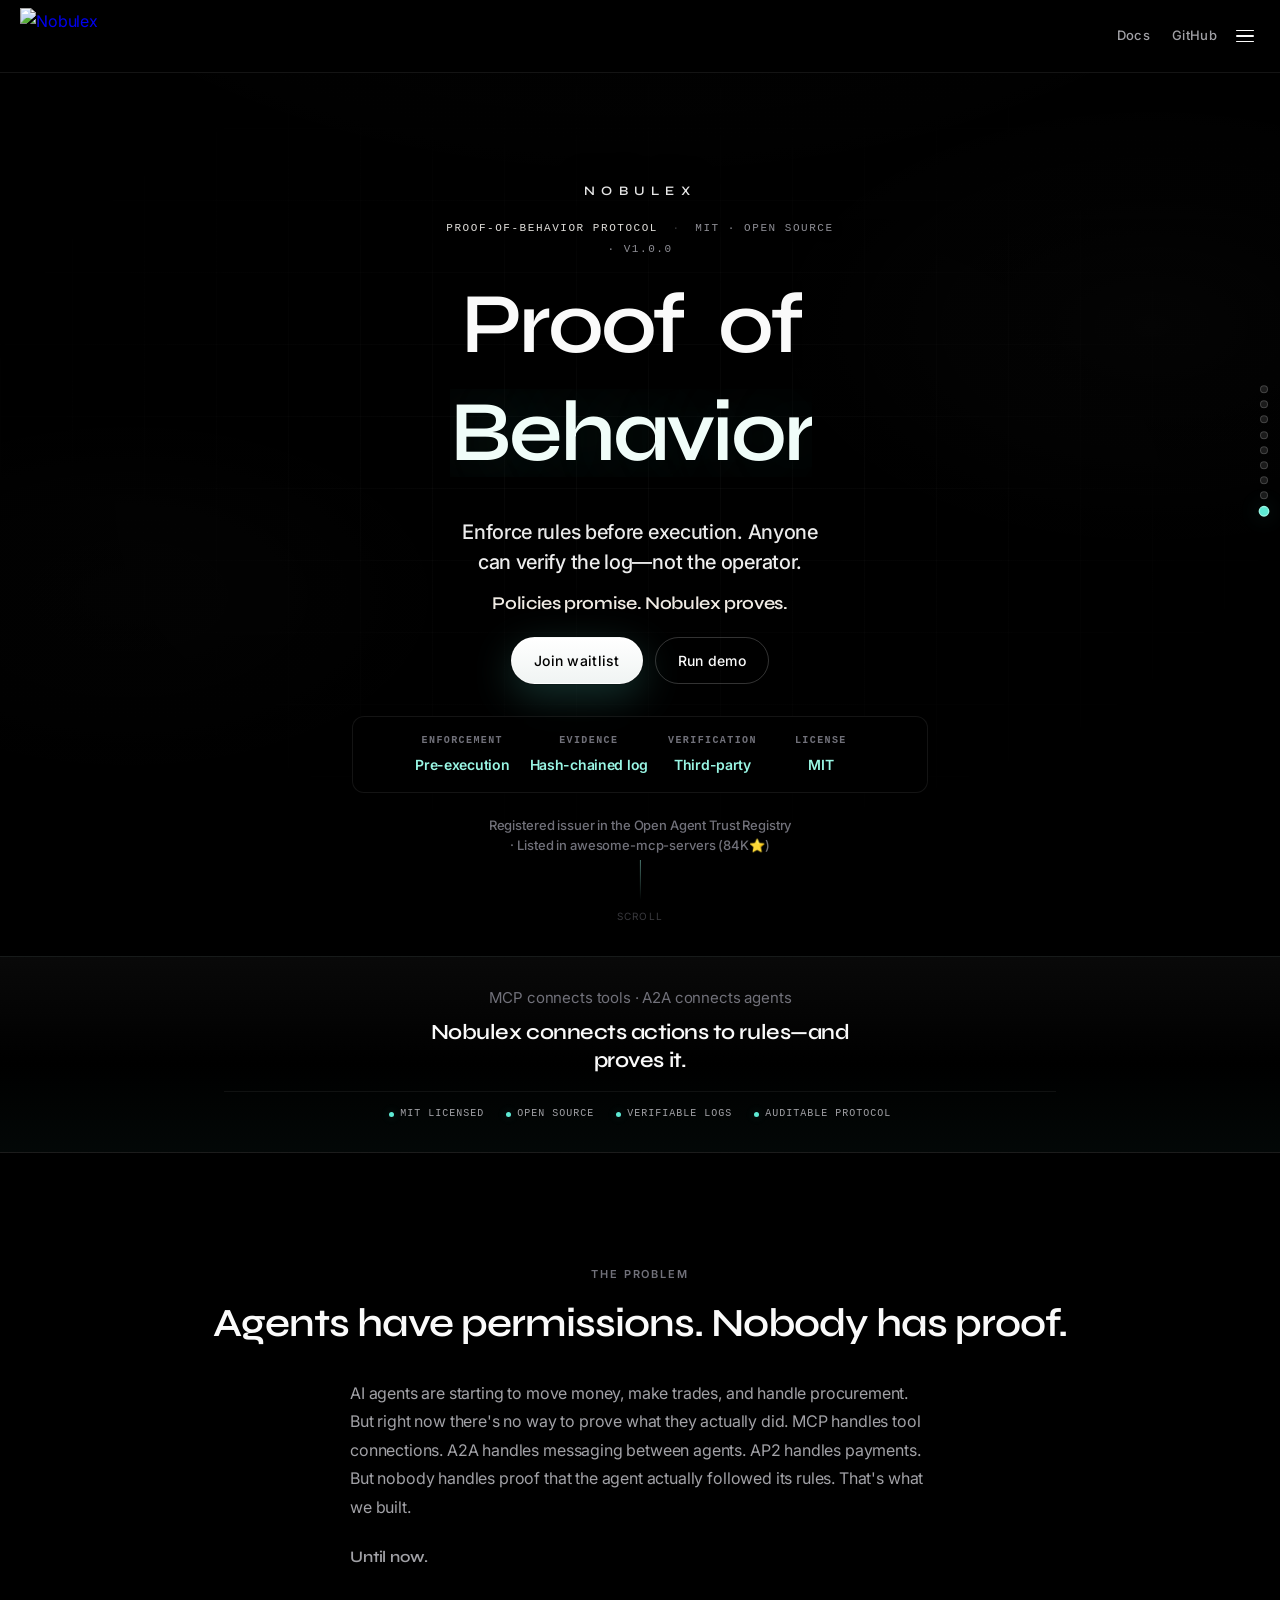
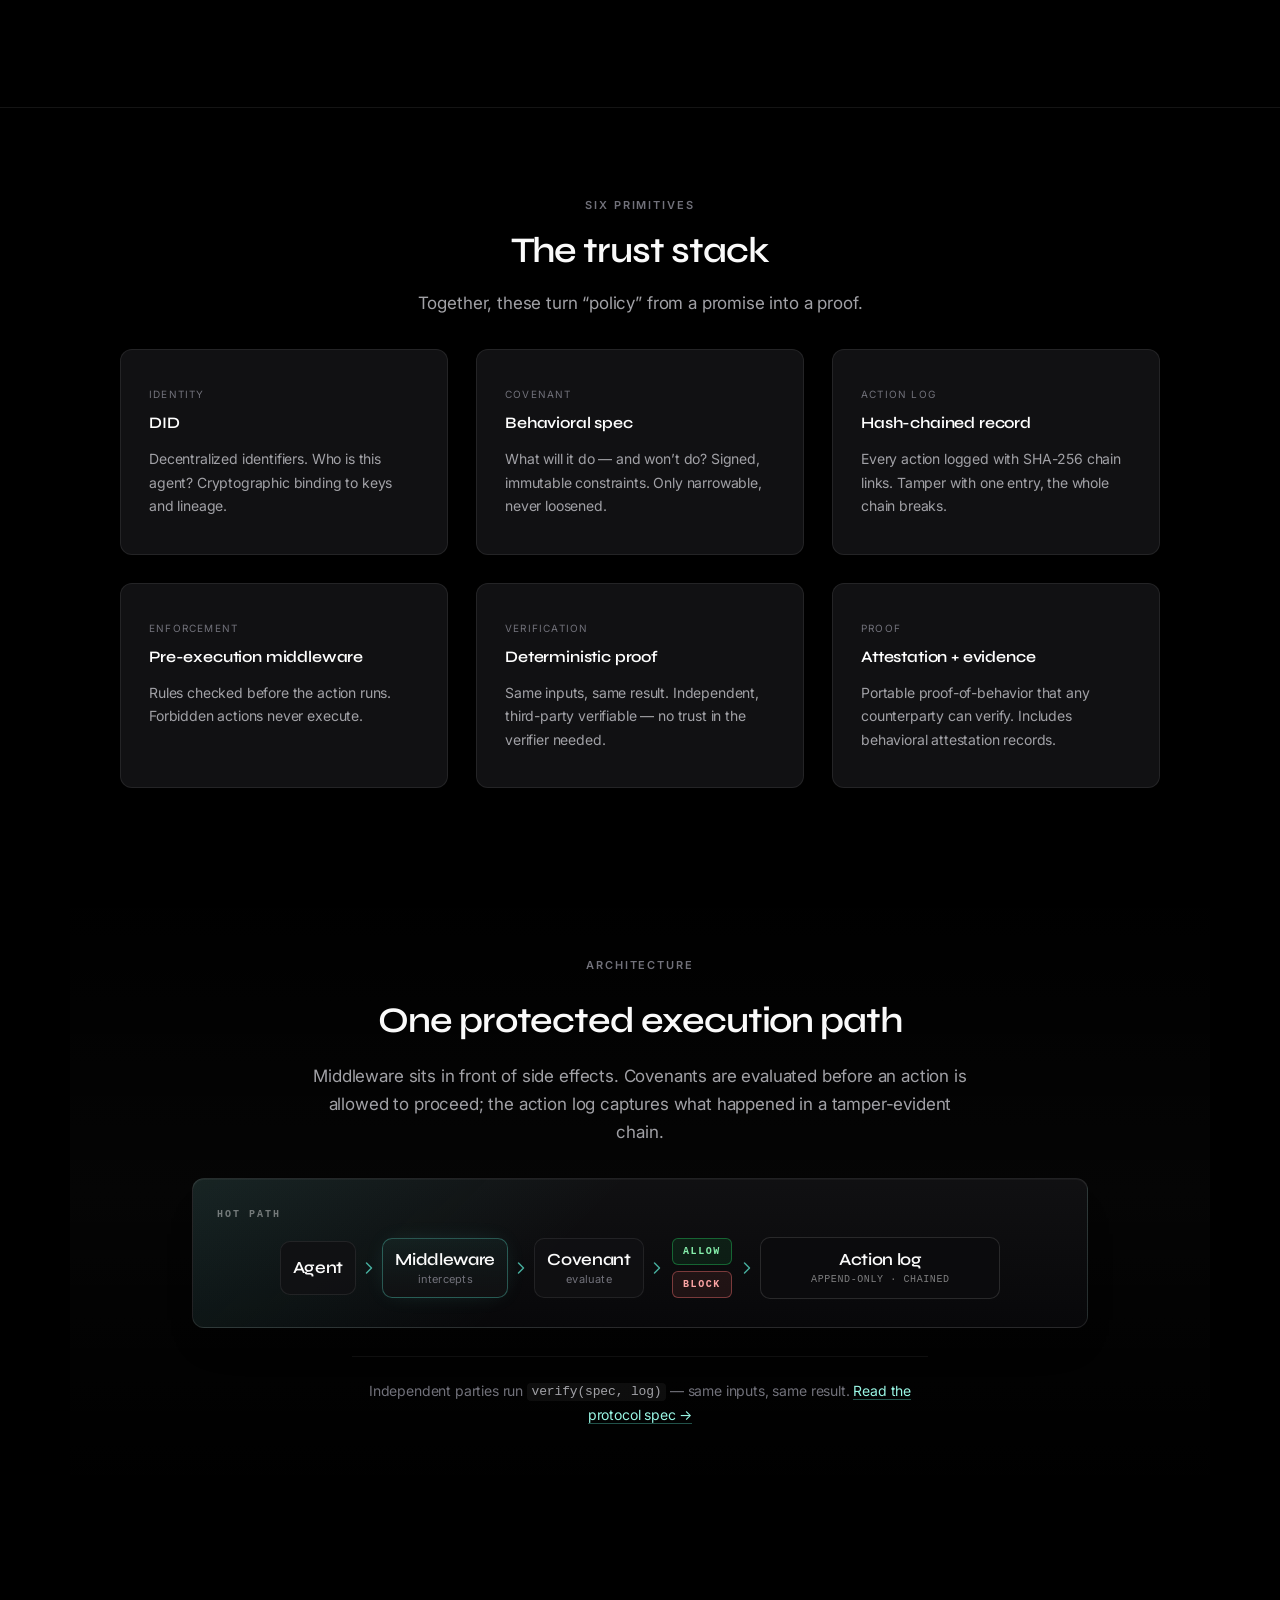
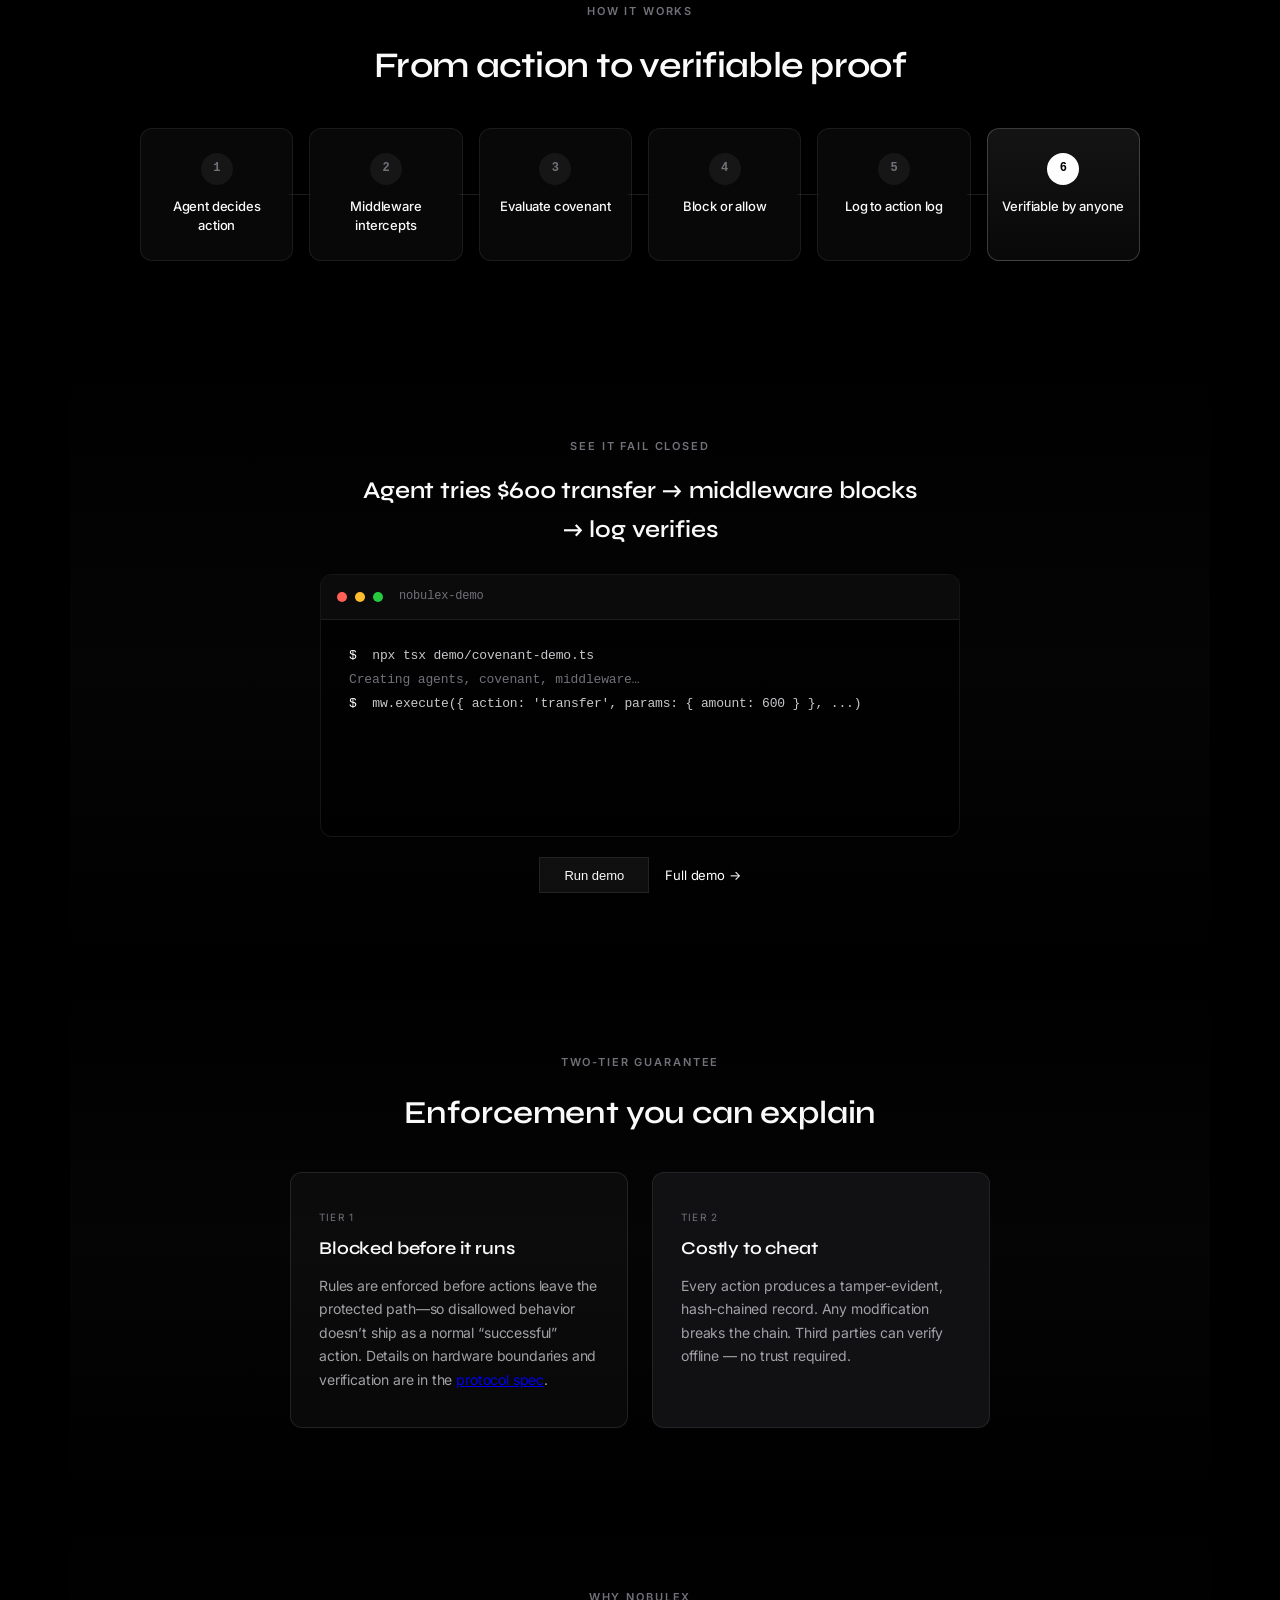
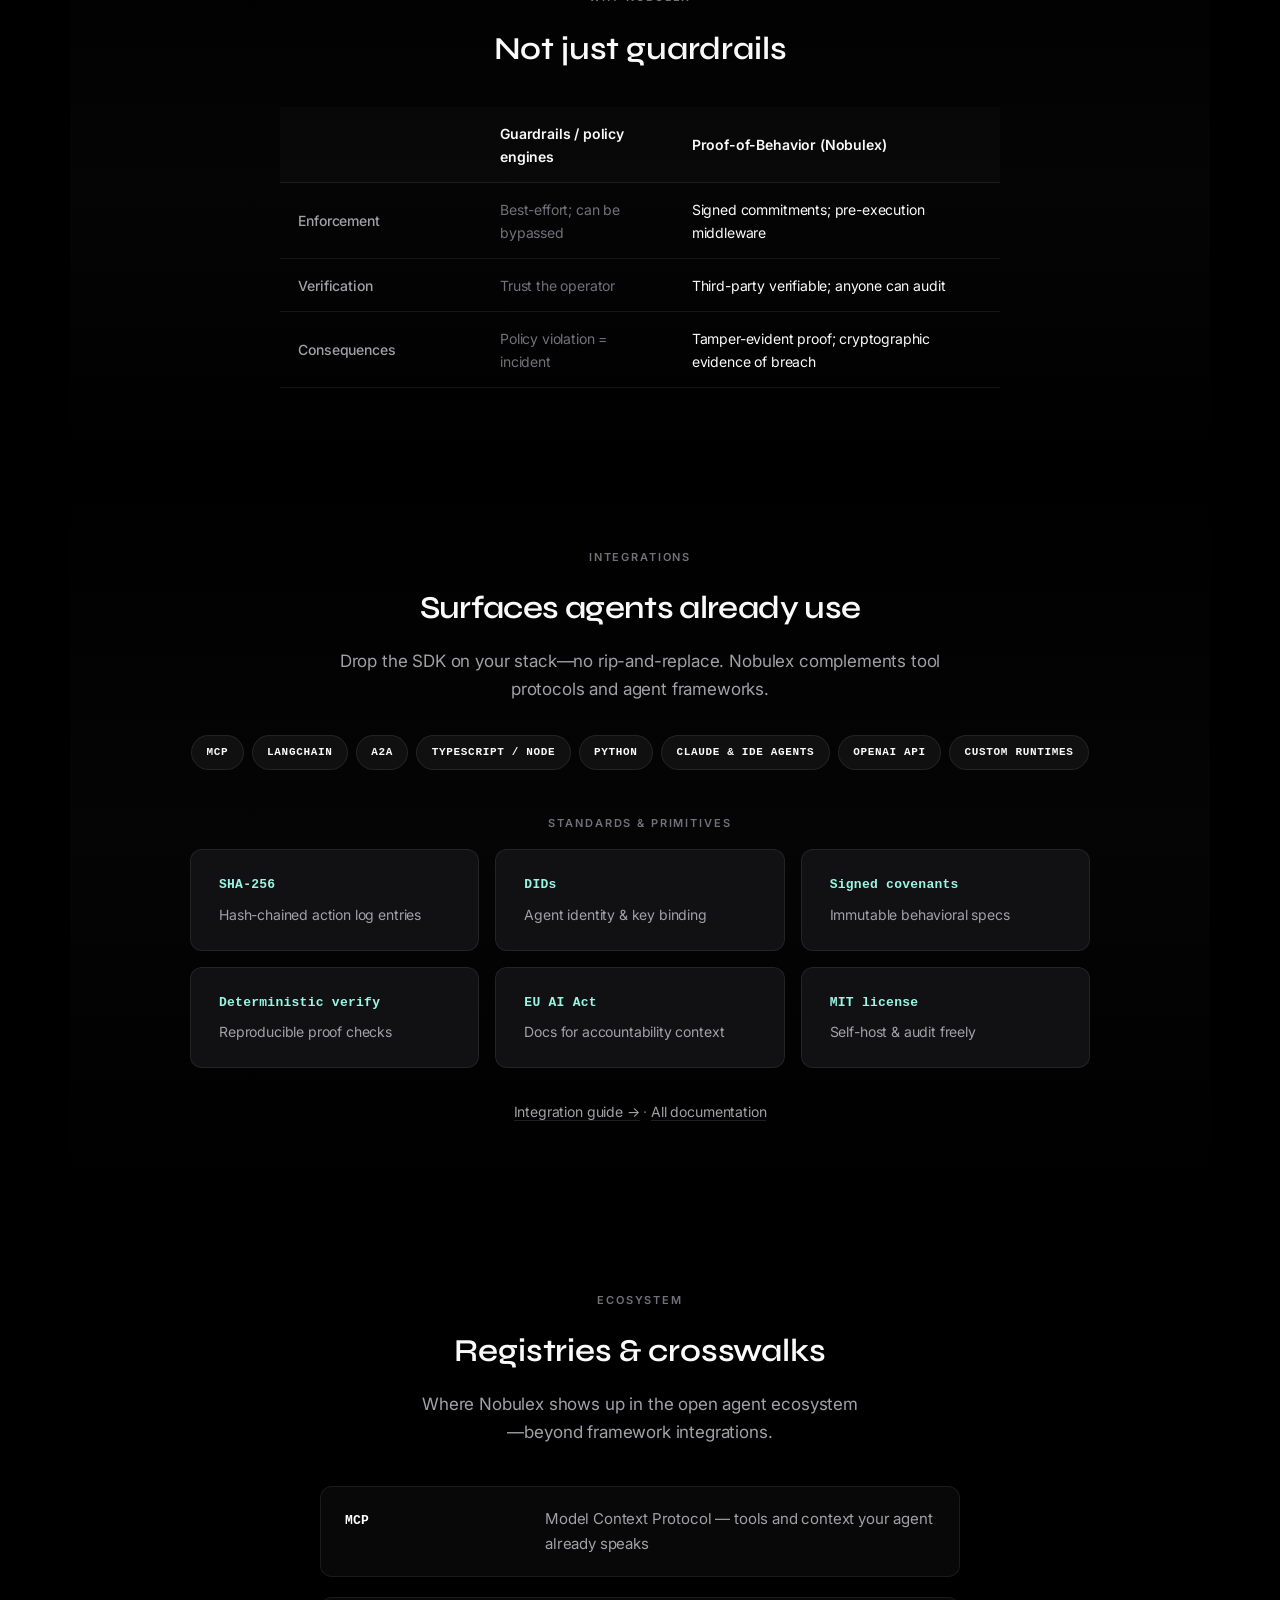
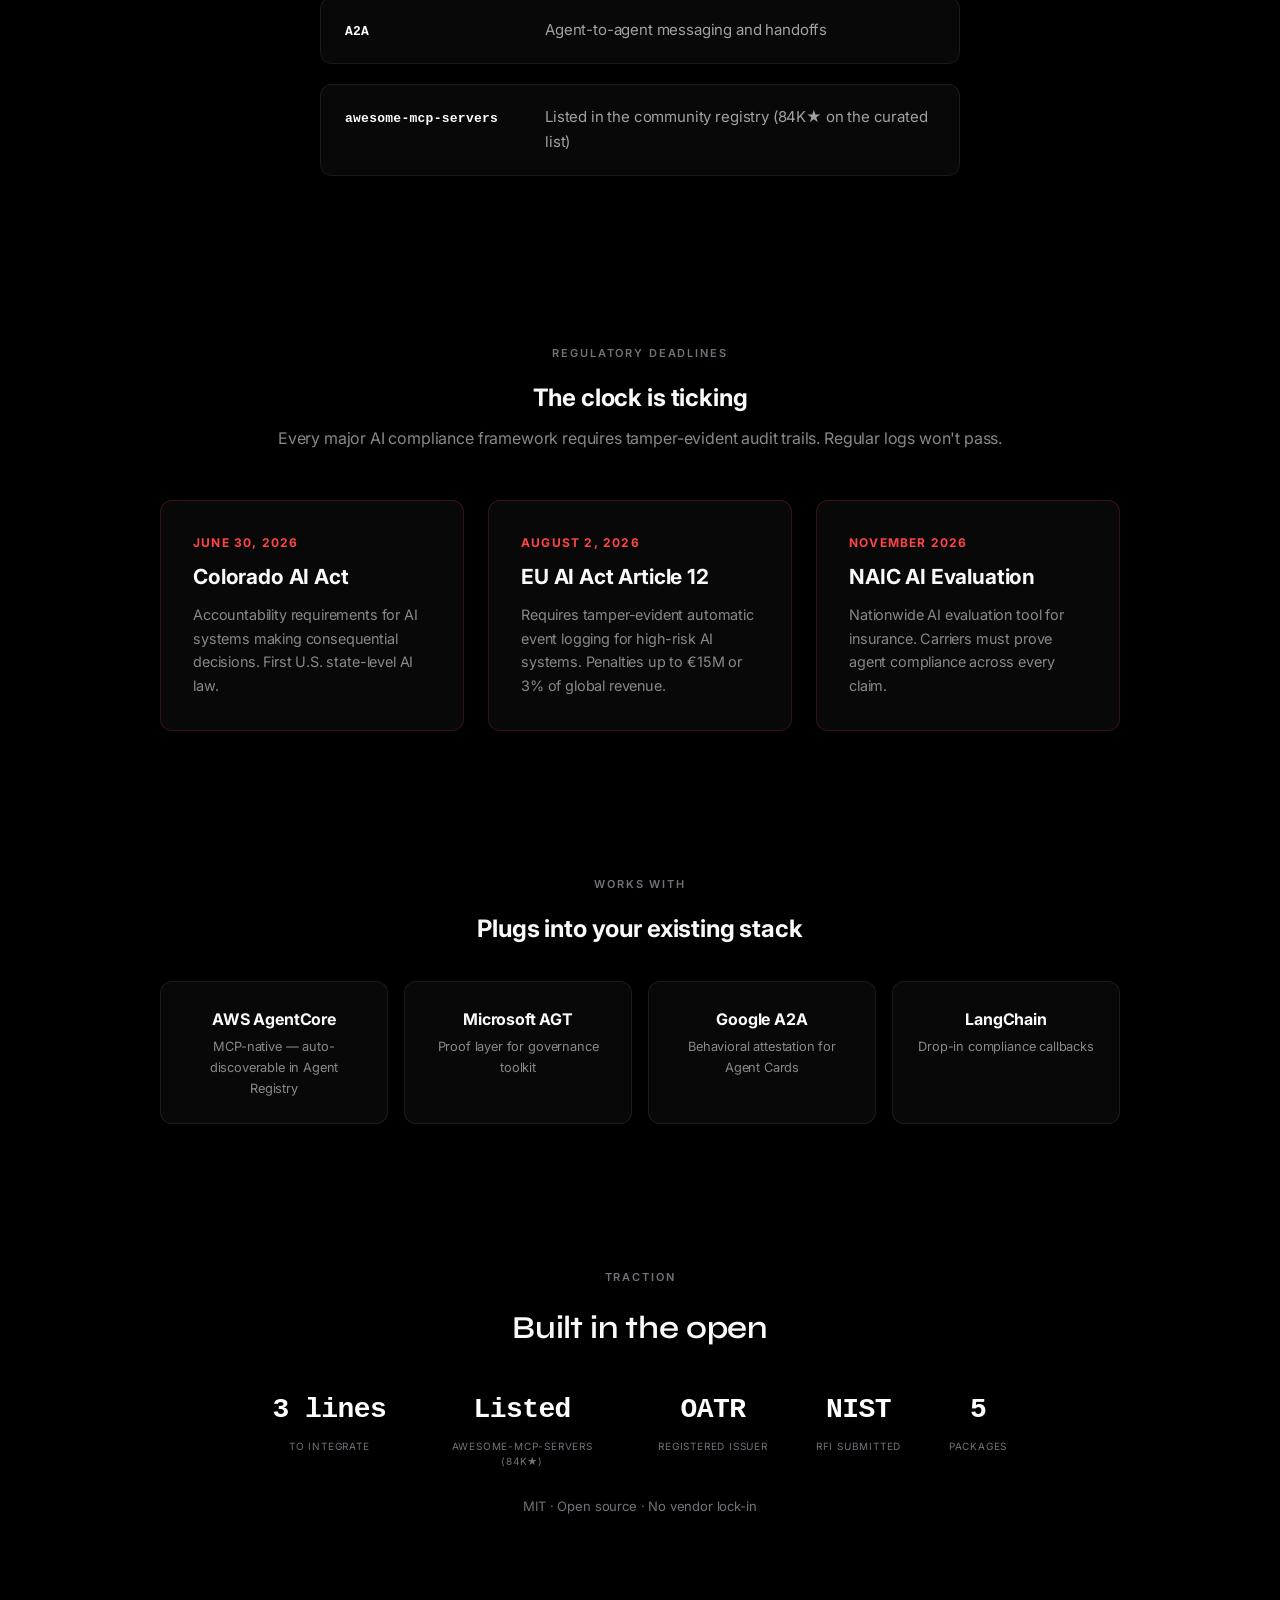
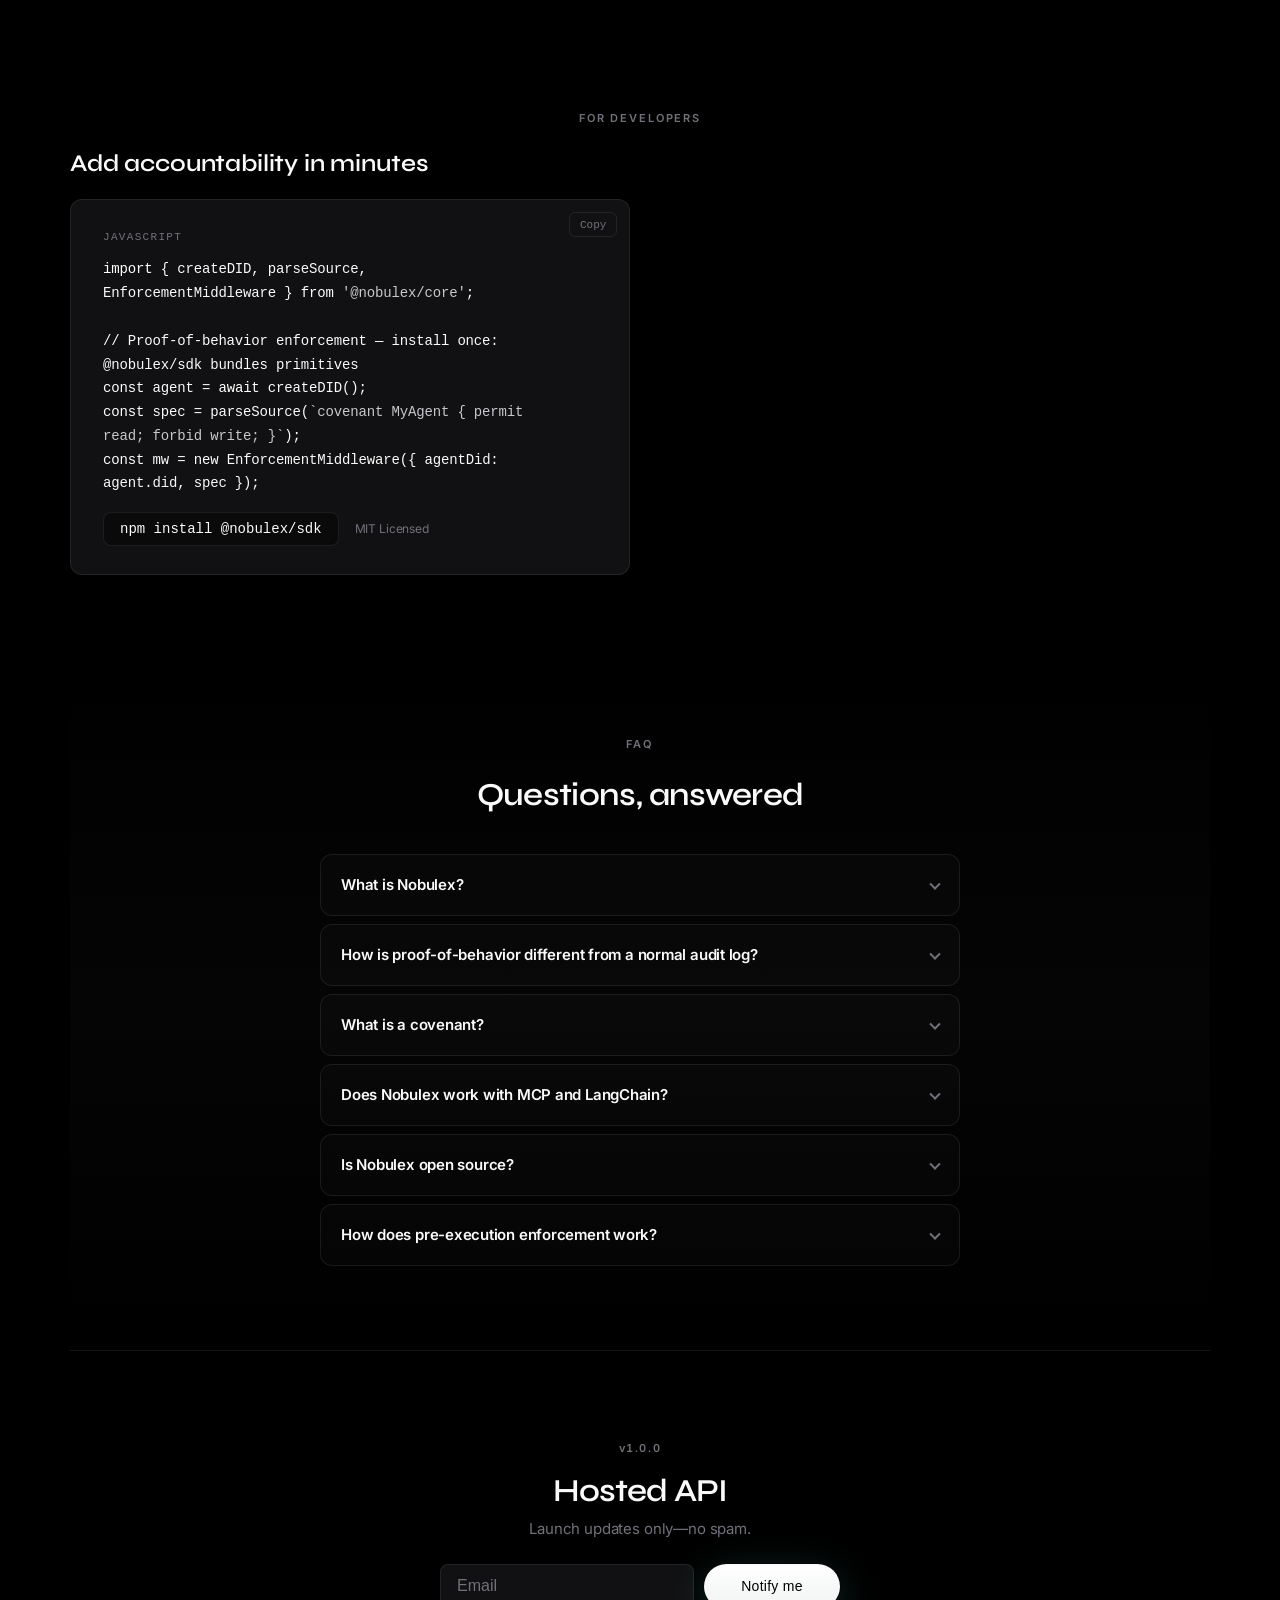
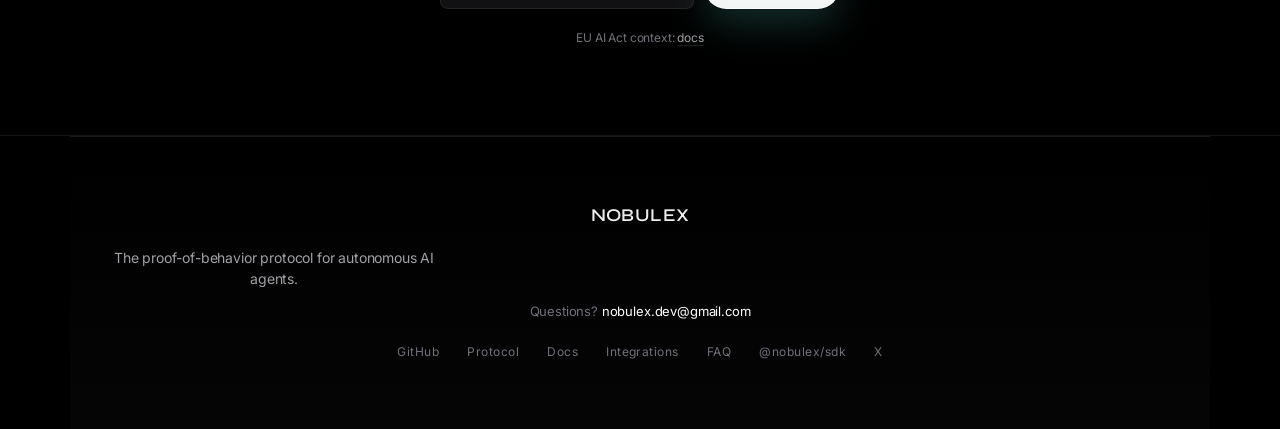
==== commit 67f57ed1: "feat: add regulatory deadlines, ecosystem compatibility, fix stats and imports" ====
--- a/index.html
+++ b/index.html
@@ -340,7 +340,7 @@
           <article class="guarantee__tier guarantee__tier--2" data-reveal>
             <span class="guarantee__tier-label">Tier 2</span>
             <h3>Costly to cheat</h3>
-            <p>Where full pre-execution blocking isn’t enough, stake and slashing make violations economically irrational—same idea as proof-of-stake, applied to commitments.</p>
+            <p>Every action produces a tamper-evident, hash-chained record. Any modification breaks the chain. Third parties can verify offline — no trust required.</p>
           </article>
         </div>
       </div>
@@ -364,7 +364,7 @@
               <tr>
                 <td>Enforcement</td>
                 <td>Best-effort; can be bypassed</td>
-                <td>Signed commitments; TEE or staking</td>
+                <td>Signed commitments; pre-execution middleware</td>
               </tr>
               <tr>
                 <td>Verification</td>
@@ -374,7 +374,7 @@
               <tr>
                 <td>Consequences</td>
                 <td>Policy violation = incident</td>
-                <td>Economic enforcement; slashing on breach</td>
+                <td>Tamper-evident proof; cryptographic evidence of breach</td>
               </tr>
             </tbody>
           </table>
@@ -429,6 +429,59 @@
       </div>
     </section>
 
+
+    <!-- Regulatory Deadlines -->
+    <section class="section" id="compliance" data-section="compliance" style="padding:5rem 2rem">
+      <div class="section__content" style="max-width:960px;margin:0 auto">
+        <p class="section__label section__label--center" data-reveal>REGULATORY DEADLINES</p>
+        <h2 style="text-align:center;margin-bottom:0.5rem" data-reveal>The clock is ticking</h2>
+        <p style="text-align:center;color:#888;margin-bottom:3rem" data-reveal>Every major AI compliance framework requires tamper-evident audit trails. Regular logs won't pass.</p>
+        <div style="display:grid;grid-template-columns:repeat(auto-fit,minmax(260px,1fr));gap:1.5rem" data-reveal>
+          <div style="background:rgba(255,255,255,0.03);border:1px solid rgba(255,68,68,0.2);border-radius:12px;padding:2rem">
+            <p style="font-size:0.75rem;font-weight:700;letter-spacing:0.1em;text-transform:uppercase;color:#f44;margin-bottom:0.5rem">June 30, 2026</p>
+            <p style="font-size:1.3rem;font-weight:700;margin-bottom:0.5rem">Colorado AI Act</p>
+            <p style="color:#888;font-size:0.9rem">Accountability requirements for AI systems making consequential decisions. First U.S. state-level AI law.</p>
+          </div>
+          <div style="background:rgba(255,255,255,0.03);border:1px solid rgba(255,68,68,0.2);border-radius:12px;padding:2rem">
+            <p style="font-size:0.75rem;font-weight:700;letter-spacing:0.1em;text-transform:uppercase;color:#f44;margin-bottom:0.5rem">August 2, 2026</p>
+            <p style="font-size:1.3rem;font-weight:700;margin-bottom:0.5rem">EU AI Act Article 12</p>
+            <p style="color:#888;font-size:0.9rem">Requires tamper-evident automatic event logging for high-risk AI systems. Penalties up to €15M or 3% of global revenue.</p>
+          </div>
+          <div style="background:rgba(255,255,255,0.03);border:1px solid rgba(255,68,68,0.2);border-radius:12px;padding:2rem">
+            <p style="font-size:0.75rem;font-weight:700;letter-spacing:0.1em;text-transform:uppercase;color:#f44;margin-bottom:0.5rem">November 2026</p>
+            <p style="font-size:1.3rem;font-weight:700;margin-bottom:0.5rem">NAIC AI Evaluation</p>
+            <p style="color:#888;font-size:0.9rem">Nationwide AI evaluation tool for insurance. Carriers must prove agent compliance across every claim.</p>
+          </div>
+        </div>
+      </div>
+    </section>
+
+    <!-- Works With -->
+    <section class="section" style="padding:4rem 2rem">
+      <div class="section__content" style="max-width:960px;margin:0 auto">
+        <p class="section__label section__label--center" data-reveal>WORKS WITH</p>
+        <h2 style="text-align:center;margin-bottom:2rem" data-reveal>Plugs into your existing stack</h2>
+        <div style="display:grid;grid-template-columns:repeat(auto-fit,minmax(200px,1fr));gap:1rem;text-align:center" data-reveal>
+          <div style="background:rgba(255,255,255,0.03);border:1px solid rgba(255,255,255,0.08);border-radius:12px;padding:1.5rem">
+            <p style="font-weight:700;margin-bottom:0.25rem">AWS AgentCore</p>
+            <p style="color:#888;font-size:0.8rem">MCP-native — auto-discoverable in Agent Registry</p>
+          </div>
+          <div style="background:rgba(255,255,255,0.03);border:1px solid rgba(255,255,255,0.08);border-radius:12px;padding:1.5rem">
+            <p style="font-weight:700;margin-bottom:0.25rem">Microsoft AGT</p>
+            <p style="color:#888;font-size:0.8rem">Proof layer for governance toolkit</p>
+          </div>
+          <div style="background:rgba(255,255,255,0.03);border:1px solid rgba(255,255,255,0.08);border-radius:12px;padding:1.5rem">
+            <p style="font-weight:700;margin-bottom:0.25rem">Google A2A</p>
+            <p style="color:#888;font-size:0.8rem">Behavioral attestation for Agent Cards</p>
+          </div>
+          <div style="background:rgba(255,255,255,0.03);border:1px solid rgba(255,255,255,0.08);border-radius:12px;padding:1.5rem">
+            <p style="font-weight:700;margin-bottom:0.25rem">LangChain</p>
+            <p style="color:#888;font-size:0.8rem">Drop-in compliance callbacks</p>
+          </div>
+        </div>
+      </div>
+    </section>
+
     <!-- Traction -->
     <section class="section section--traction" id="traction" data-section="traction">
       <div class="section__content">
@@ -437,9 +490,9 @@
         <div class="traction__stats">
           <div class="traction__stat" data-reveal><span class="traction__stat-val">3 lines</span><span class="traction__stat-lbl">To integrate</span></div>
           <div class="traction__stat" data-reveal><span class="traction__stat-val">Listed</span><span class="traction__stat-lbl">awesome-mcp-servers (84K★)</span></div>
-          <div class="traction__stat" data-reveal><span class="traction__stat-val">Crosswalk</span><span class="traction__stat-lbl">agent-governance-vocabulary</span></div>
-          <div class="traction__stat" data-reveal><span class="traction__stat-val">LangChain</span><span class="traction__stat-lbl">Integration</span></div>
-          <div class="traction__stat" data-reveal><span class="traction__stat-val">Independent</span><span class="traction__stat-lbl">Verifier</span></div>
+          <div class="traction__stat" data-reveal><span class="traction__stat-val">OATR</span><span class="traction__stat-lbl">Registered issuer</span></div>
+          <div class="traction__stat" data-reveal><span class="traction__stat-val">NIST</span><span class="traction__stat-lbl">RFI submitted</span></div>
+          <div class="traction__stat" data-reveal><span class="traction__stat-val">5</span><span class="traction__stat-lbl">Packages</span></div>
         </div>
         <p class="traction__meta" data-reveal>MIT · Open source · No vendor lock-in</p>
       </div>
@@ -454,9 +507,7 @@
         <div class="code-block code-block--wide" data-reveal>
           <span class="code-block__lang">JAVASCRIPT</span>
           <button type="button" class="code-block__copy" aria-label="Copy code">Copy</button>
-          <pre><code><span class="token-key">import</span> { createDID } <span class="token-key">from</span> <span class="token-str">'@nobulex/identity'</span>;
-<span class="token-key">import</span> { parseSource } <span class="token-key">from</span> <span class="token-str">'@nobulex/covenant-lang'</span>;
-<span class="token-key">import</span> { EnforcementMiddleware } <span class="token-key">from</span> <span class="token-str">'@nobulex/middleware'</span>;
+          <pre><code><span class="token-key">import</span> { createDID, parseSource, EnforcementMiddleware } <span class="token-key">from</span> <span class="token-str">'@nobulex/core'</span>;
 
 <span class="token-cmt">// Proof-of-behavior enforcement — install once: @nobulex/sdk bundles primitives</span>
 <span class="token-key">const</span> agent = <span class="token-key">await</span> createDID();
